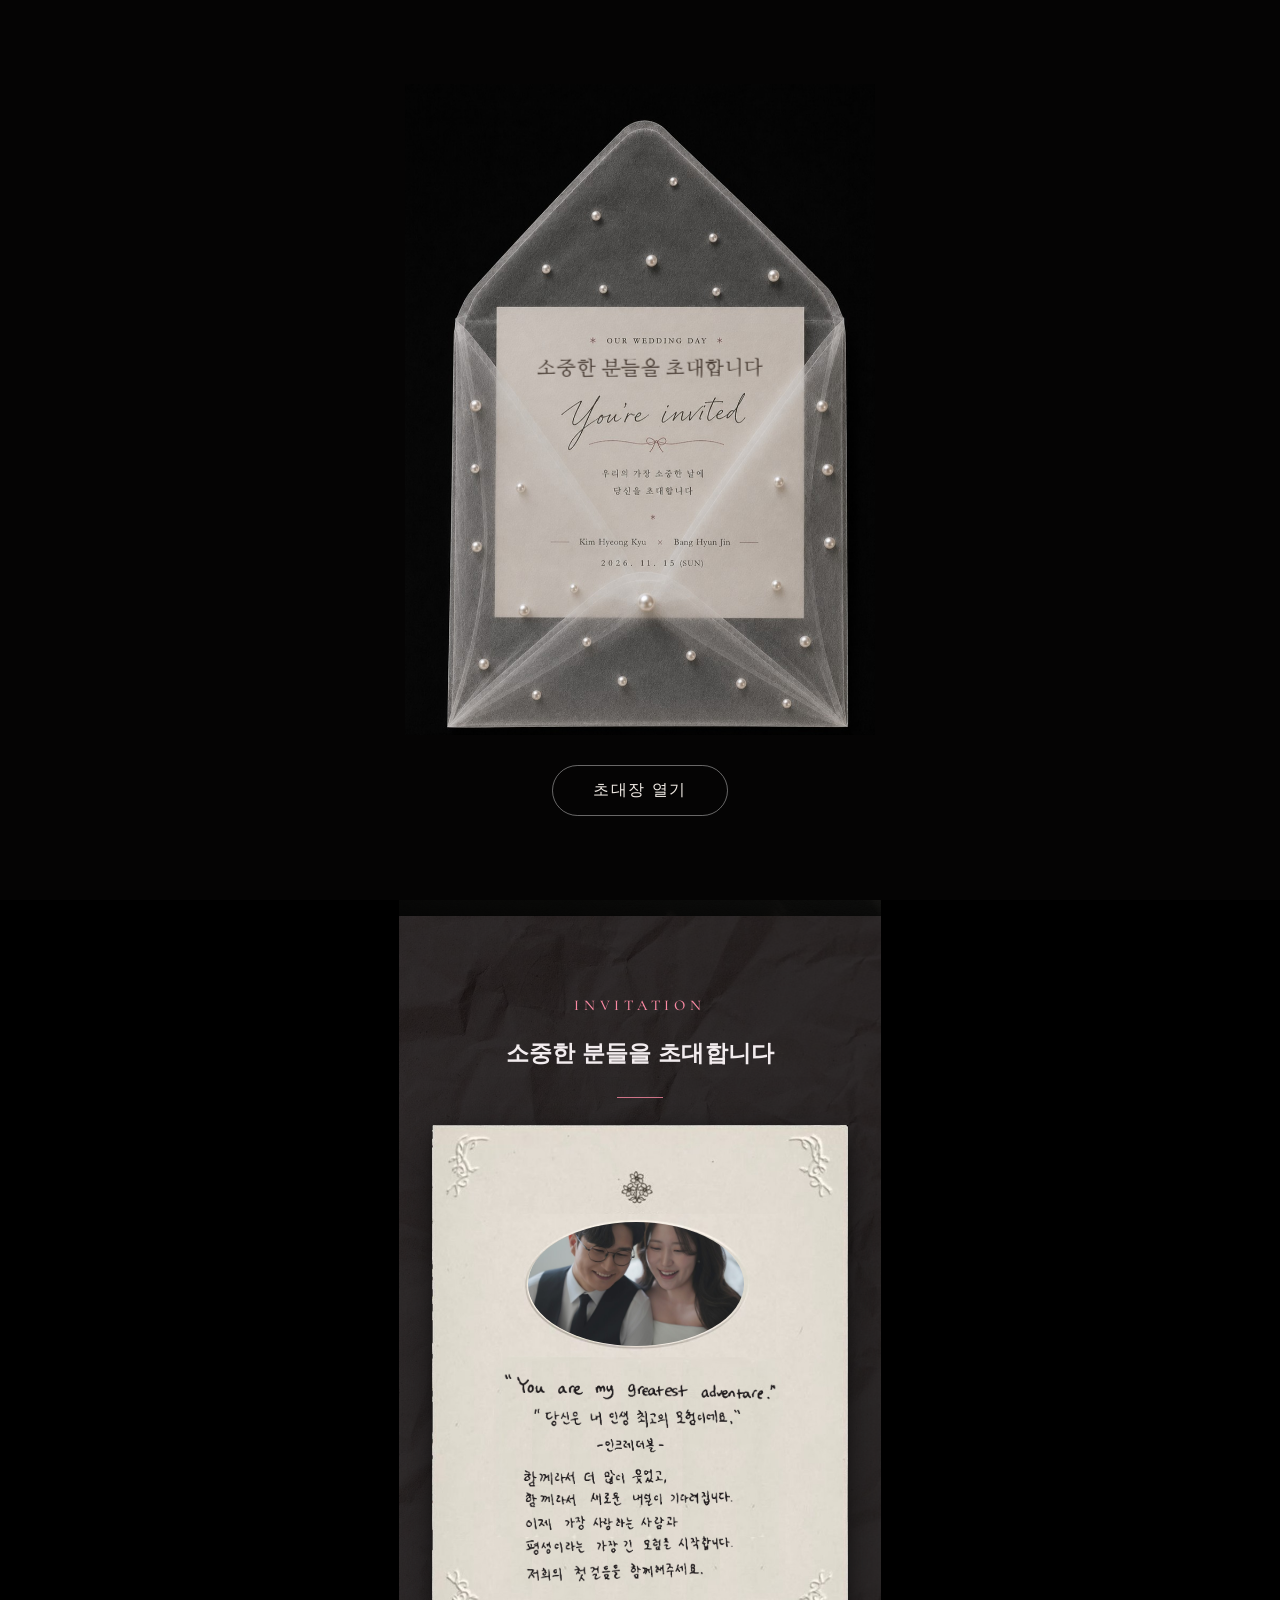
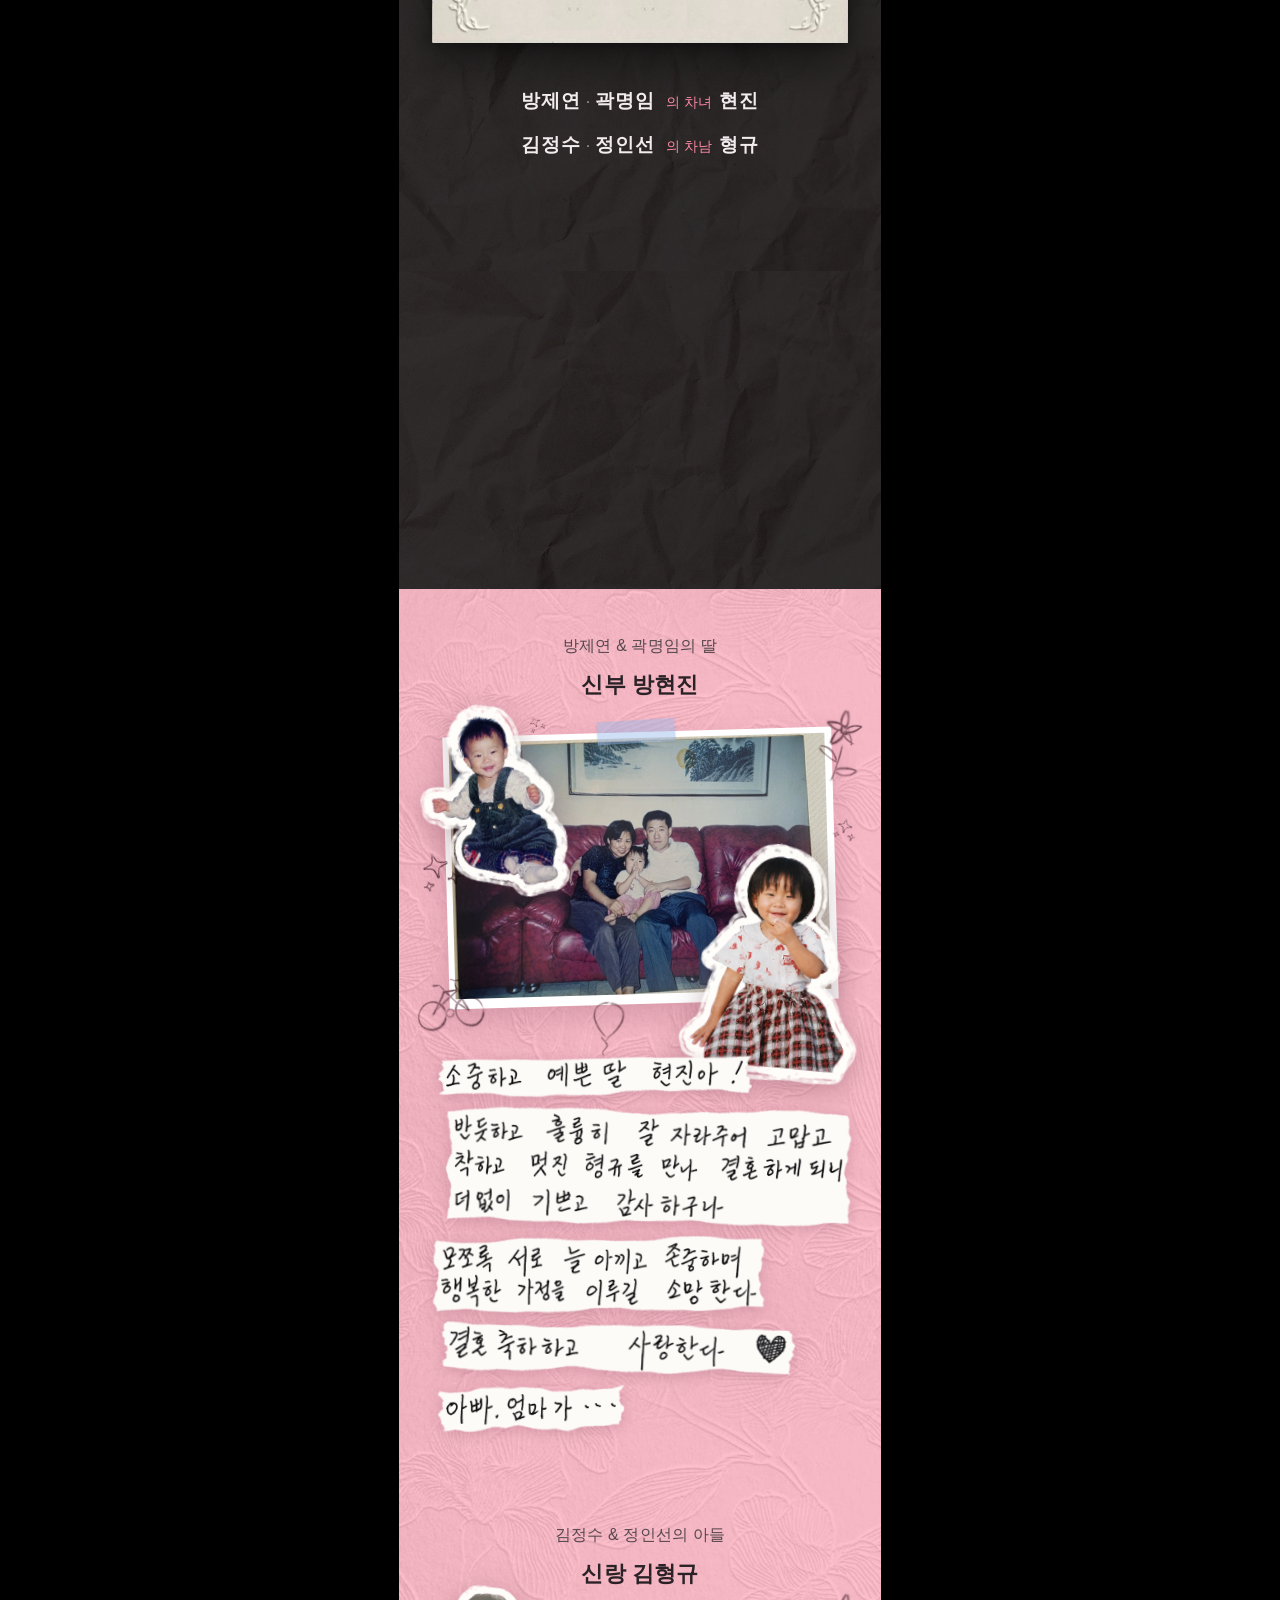
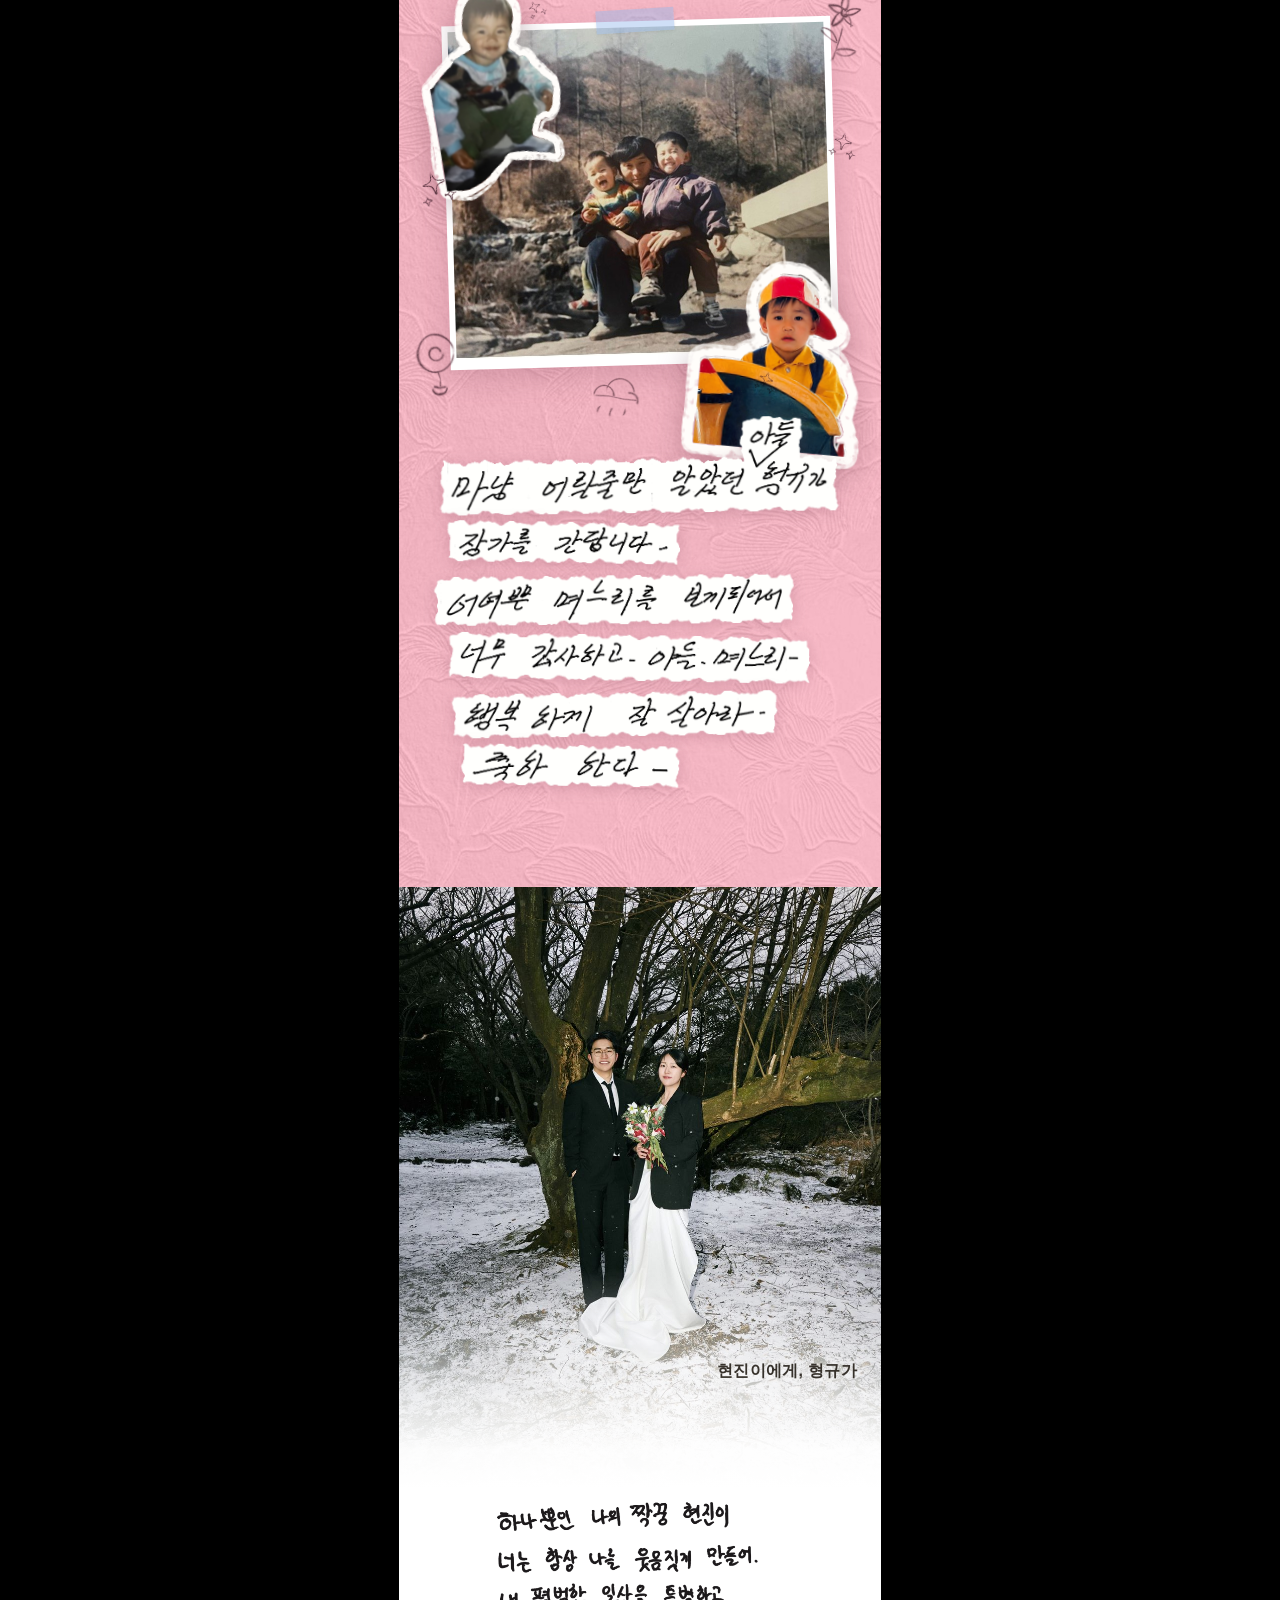
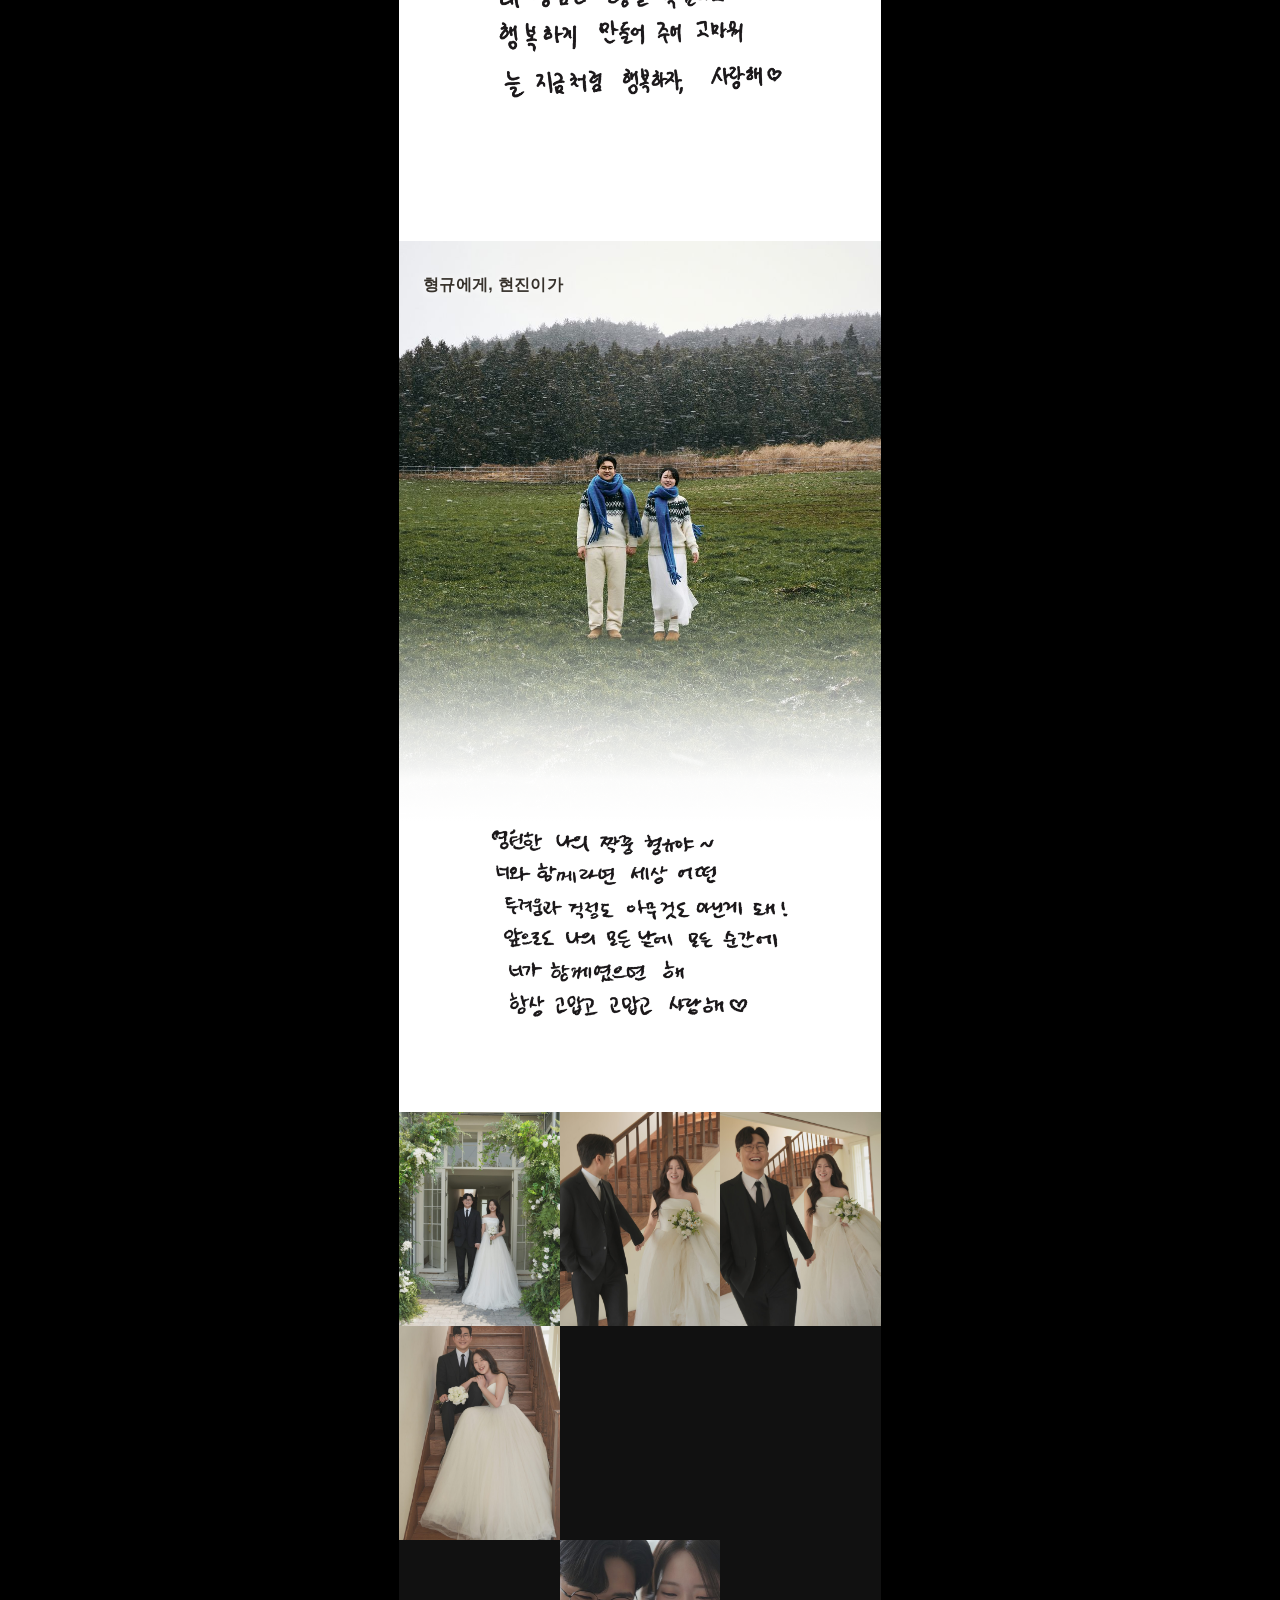
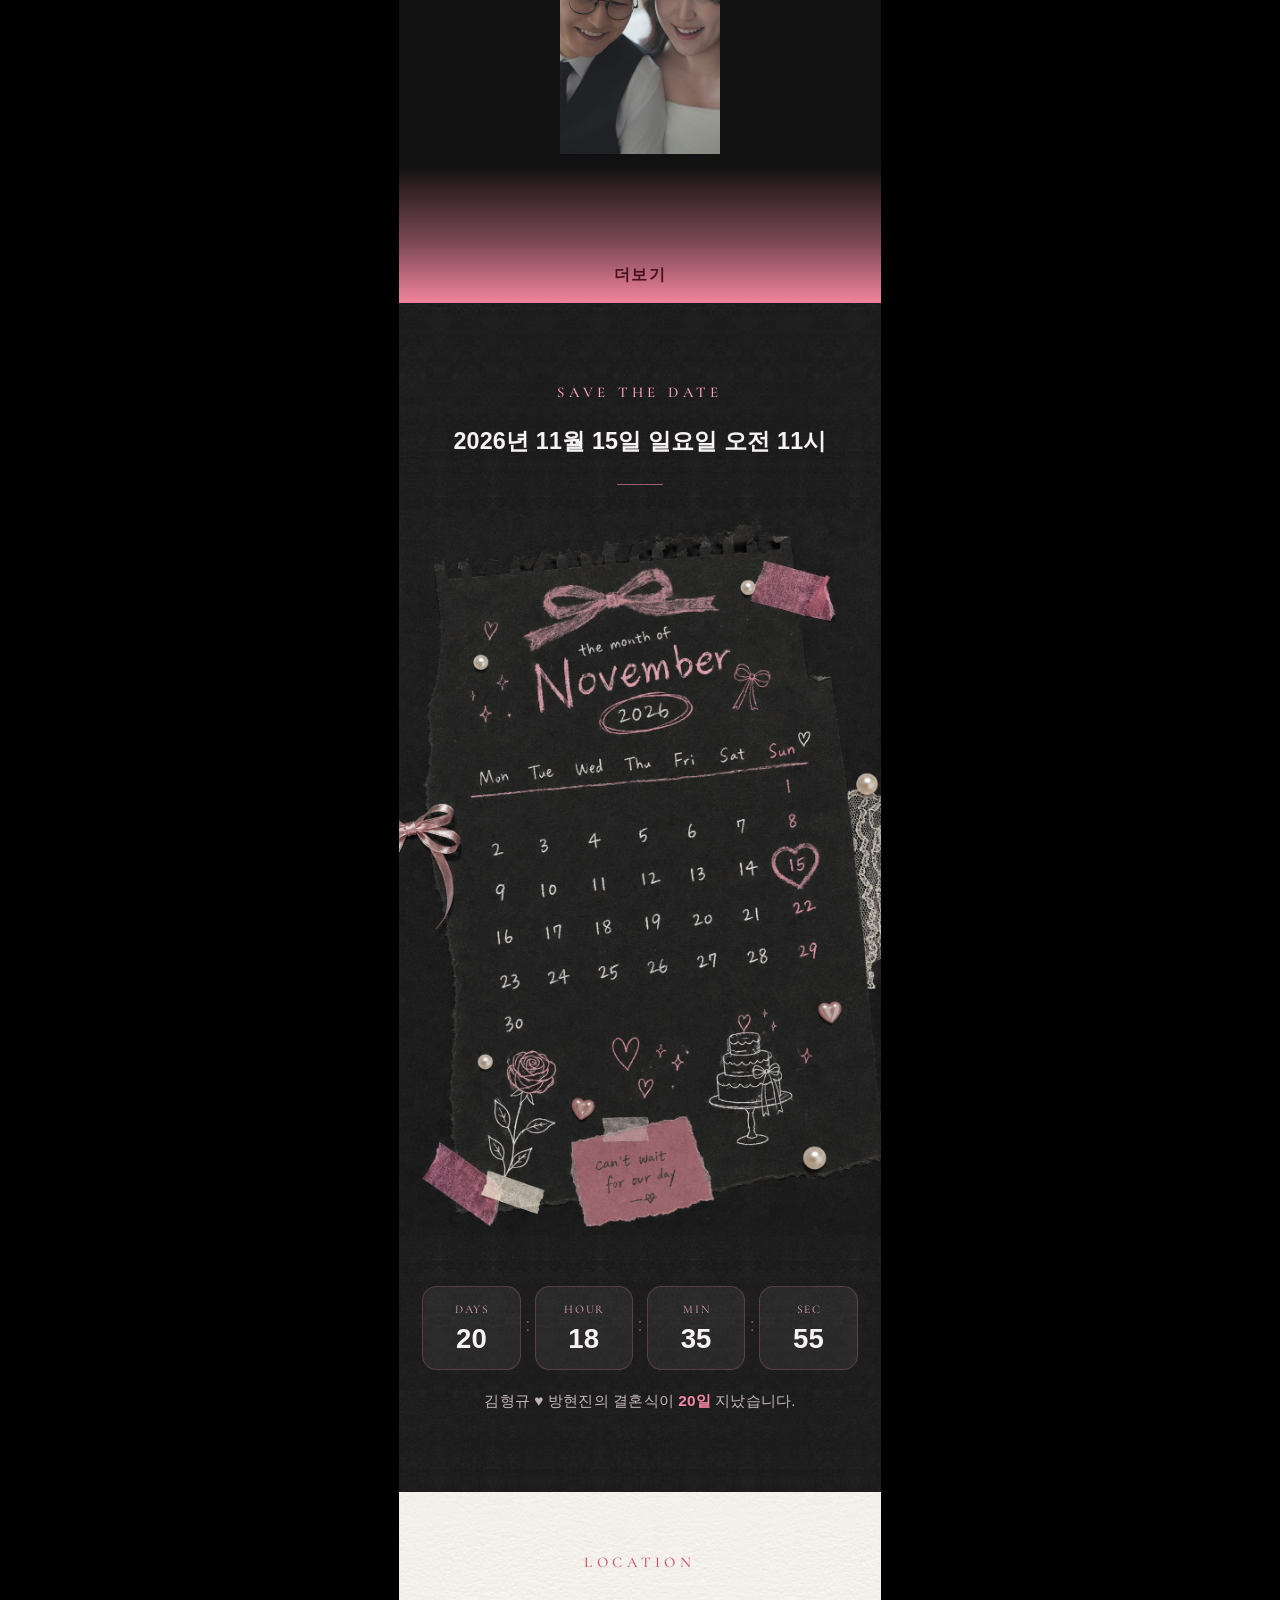
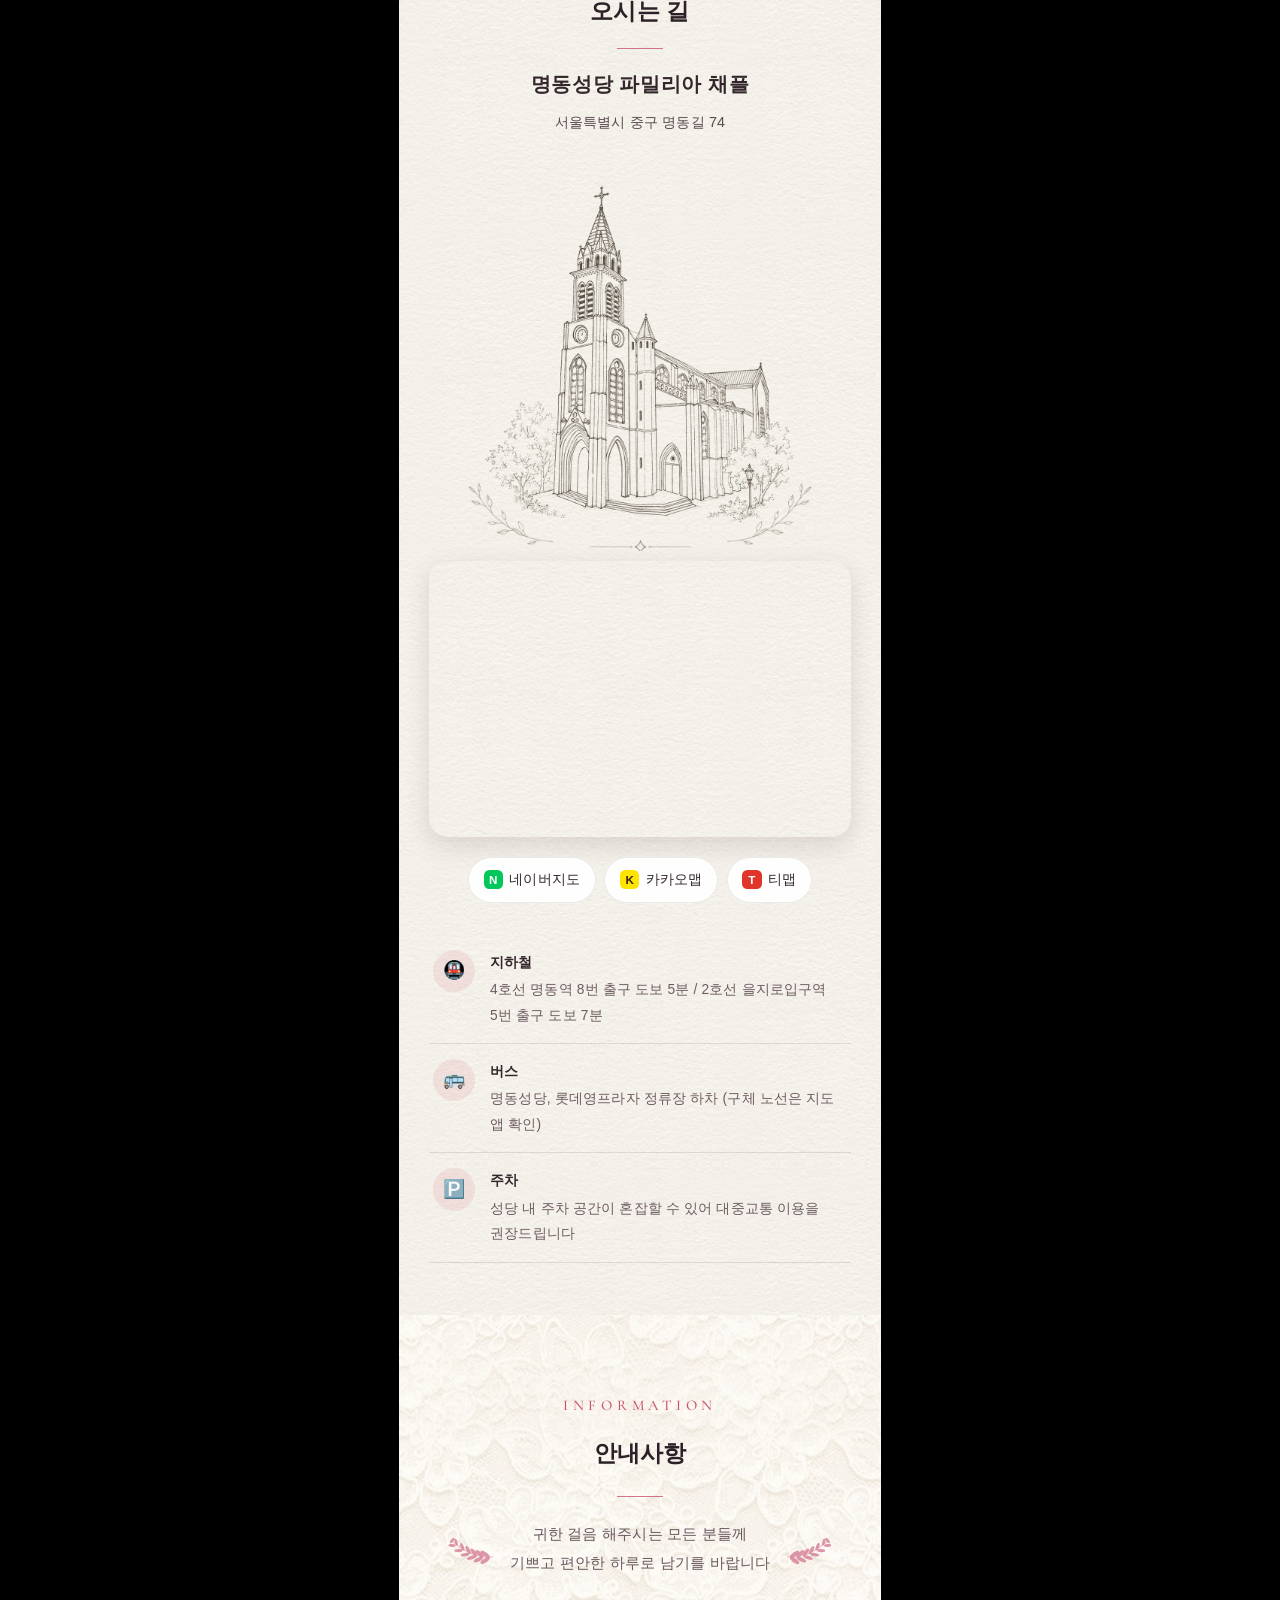
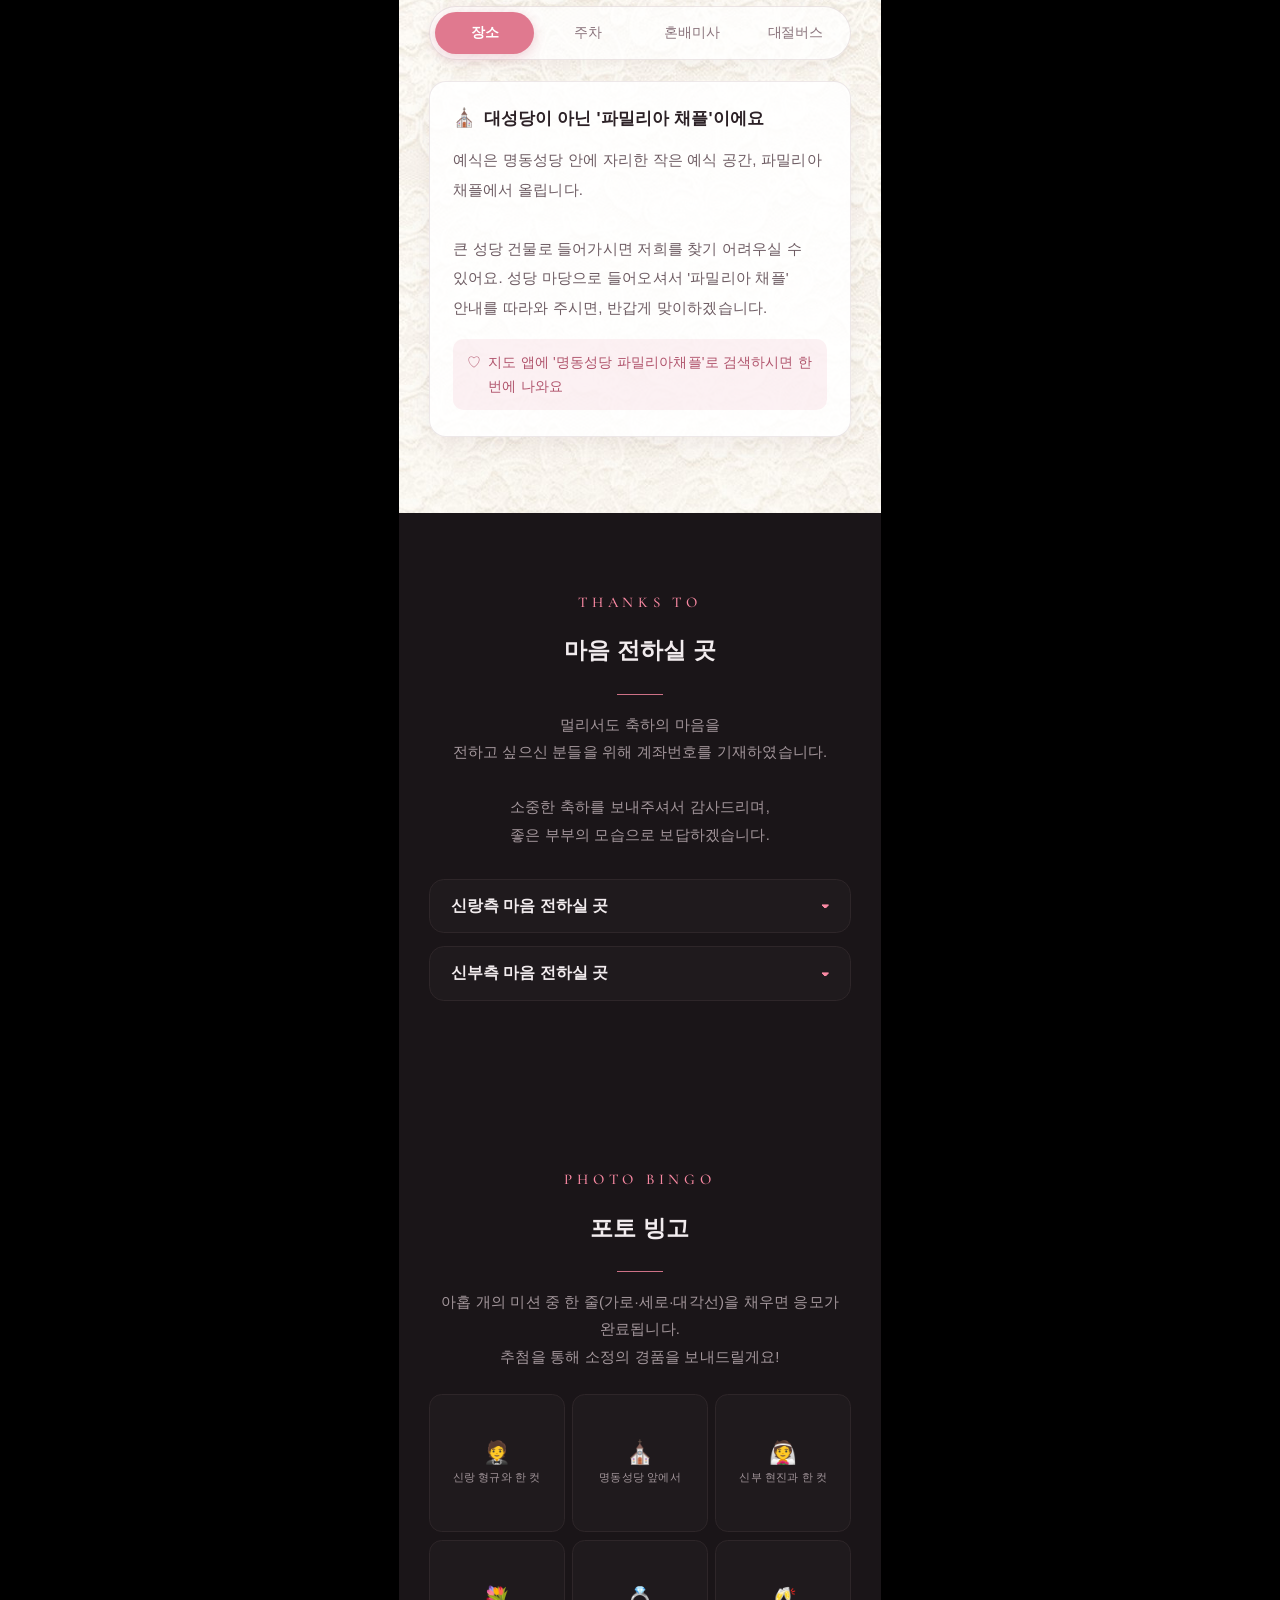
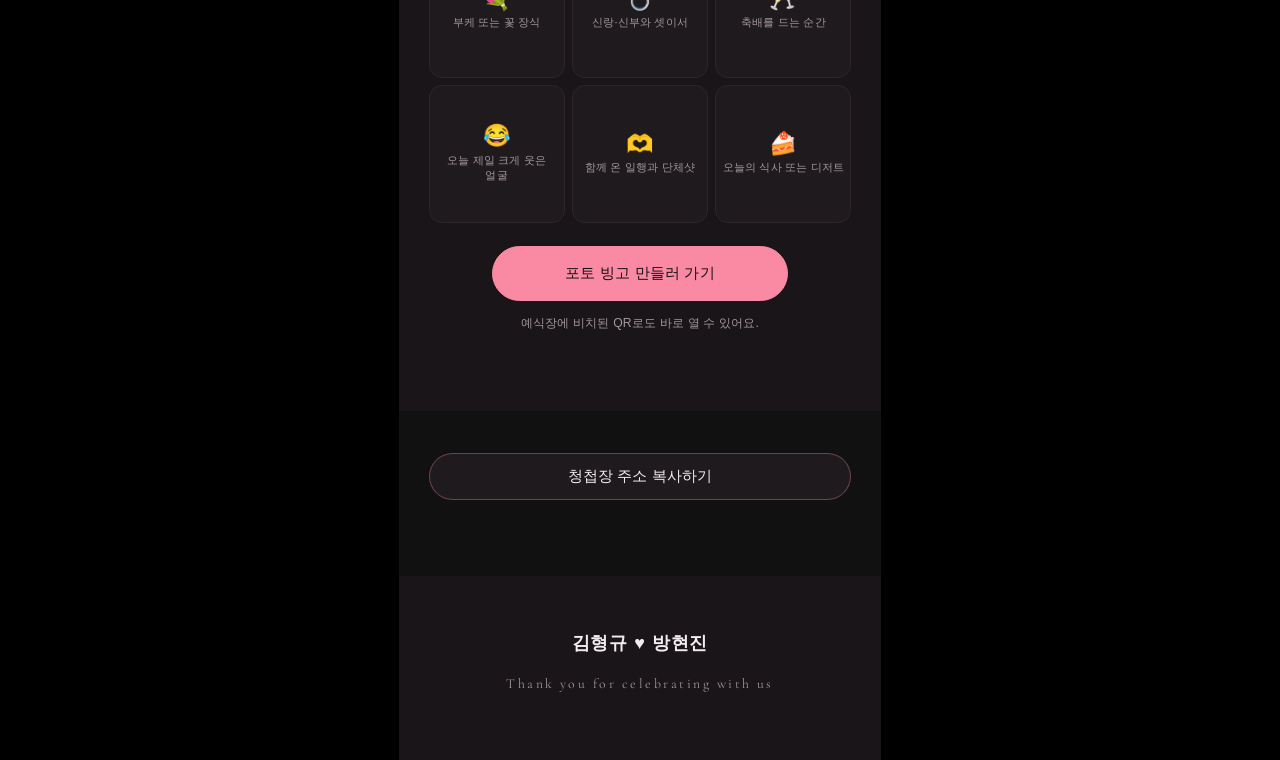
==== index.html @ 8f7f995c "화면 확대(줌) 완전 차단 — 두 손가락 확대·더블탭 확대 모두 막음 - viewport에 user-scalable=no / maximum-scale=1 복원 - html·body" ====
<!DOCTYPE html>
<html lang="ko">
<head>
  <meta charset="UTF-8" />
  <meta name="viewport" content="width=device-width, initial-scale=1.0, maximum-scale=1.0, minimum-scale=1.0, user-scalable=no, viewport-fit=cover" />
  <title>김형규 ♥ 방현진 결혼합니다</title>
  <meta name="description" content="2026년 11월 15일 일요일 오전 11시, 명동성당 파밀리아 채플" />

  <!-- Open Graph (카카오톡/문자 공유 시 미리보기) -->
  <meta property="og:title" content="김형규 ♥ 방현진 결혼합니다" />
  <meta property="og:description" content="2026년 11월 15일 일요일 오전 11시 · 명동성당 파밀리아 채플" />
  <meta property="og:image" content="https://hyeongkyu-and-hyunjin.life/assets/cover.jpg" />
  <meta property="og:url" content="https://hyeongkyu-and-hyunjin.life/" />
  <meta property="og:type" content="website" />

  <!-- 첫 화면(봉투) 이미지를 가장 먼저 받아옵니다 -->
  <link rel="preload" as="image" href="assets/splash.jpg" fetchpriority="high" />

  <!-- 폰트 — 실제로 쓰는 것만, 그리고 화면 그리기를 막지 않도록 전부 비동기로 불러옵니다.
       (한글 본문: Pretendard / 영문 라벨·날짜: Cormorant Garamond · Barlow Condensed
        커버 필기체: Imperial Script / 손편지: Nanum Pen Script / 봉투 이름: Nanum Myeongjo) -->
  <link rel="preconnect" href="https://fonts.googleapis.com" />
  <link rel="preconnect" href="https://fonts.gstatic.com" crossorigin />
  <link rel="preconnect" href="https://cdn.jsdelivr.net" crossorigin />
  <link rel="stylesheet" crossorigin href="https://cdn.jsdelivr.net/gh/orioncactus/pretendard@v1.3.9/dist/web/variable/pretendardvariable-dynamic-subset.min.css"
        media="print" onload="this.media='all'" />
  <link rel="stylesheet"
        href="https://fonts.googleapis.com/css2?family=Cormorant+Garamond:ital,wght@0,400;0,500;0,600;1,400&family=Imperial+Script&family=Barlow+Condensed:wght@300;400&family=Nanum+Pen+Script&family=Nanum+Myeongjo:wght@400;700&display=swap"
        media="print" onload="this.media='all'" />
  <noscript>
    <link rel="stylesheet" crossorigin href="https://cdn.jsdelivr.net/gh/orioncactus/pretendard@v1.3.9/dist/web/variable/pretendardvariable-dynamic-subset.min.css" />
    <link rel="stylesheet" href="https://fonts.googleapis.com/css2?family=Cormorant+Garamond:ital,wght@0,400;0,500;0,600;1,400&family=Imperial+Script&family=Barlow+Condensed:wght@300;400&family=Nanum+Pen+Script&family=Nanum+Myeongjo:wght@400;700&display=swap" />
  </noscript>

  <!-- 나눔스퀘어 — 렌더링을 막지 않도록 비동기로 불러옵니다 (실패해도 본문 폰트로 대체) -->
  <link rel="stylesheet" href="https://cdn.jsdelivr.net/gh/moonspam/NanumSquare@2.0/nanumsquare.css"
        media="print" onload="this.media='all'" />
  <noscript><link rel="stylesheet" href="https://cdn.jsdelivr.net/gh/moonspam/NanumSquare@2.0/nanumsquare.css" /></noscript>
  <link rel="stylesheet" href="css/style.css" />
  <!-- 자바스크립트가 꺼져 있으면 봉투 화면에 갇히므로 아예 숨깁니다 -->
  <noscript><style>.splash{display:none!important}body{overflow:auto!important}</style></noscript>
</head>
<body>

  <!-- ═══════════ 0. 인트로 스플래시 (베일 봉투 초대장) ═══════════
       접속 시 처음 보이는 화면. 아무 곳이나 누르면 청첩장이 열립니다.
       config.js 의 splash.enabled 로 켜고 끌 수 있습니다. -->
  <div class="splash" id="splash">
    <!-- 문구는 이미지 안에 인쇄되어 있고, 손님 이름만 'DEAR. ____ 님' 빈칸 위에 얹습니다 -->
    <div class="splash__photo">
      <img src="assets/splash.jpg" alt="진주 베일 봉투 초대장" />
      <span class="splash__guest" id="splash-guest"></span>
    </div>
    <button class="splash__open" id="splash-open">초대장 열기</button>
  </div>

  <!-- ═══════════ BGM 플레이어 (우측 상단 고정) ═══════════ -->
  <button id="bgm-toggle" class="bgm-btn" aria-label="배경음악 재생/정지">
    <svg class="icon-play" viewBox="0 0 24 24"><path d="M8 5v14l11-7z"/></svg>
    <svg class="icon-pause" viewBox="0 0 24 24"><path d="M6 4h4v16H6zm8 0h4v16h-4z"/></svg>
  </button>
  <audio id="bgm" loop preload="none"></audio>

  <div class="invitation">

    <!-- ═══════════ 1. 인트로 (풀블리드 커버) ═══════════ -->
    <!-- 신부/신랑 위치는 사진 속 두 분의 위치에 맞춰 좌우를 바꾸면 됩니다.
         (아래 intro__side--left / --right 블록을 서로 교체) -->
    <section class="intro">
      <div class="intro__stage">
        <img class="intro__bg" src="assets/cover.jpg" alt="신랑 신부 메인 사진" />
        <div class="intro__side intro__side--left">
          <span class="intro__side-role">신랑</span>
          <span class="intro__side-name" id="intro-groom"></span>
        </div>
        <div class="intro__side intro__side--right">
          <span class="intro__side-role">신부</span>
          <span class="intro__side-name" id="intro-bride"></span>
        </div>
        <div class="intro__bottom">
          <p class="intro__invited reveal">YOU'RE INVITED TO</p>
          <h1 class="intro__script reveal">Our Wedding</h1>
          <p class="intro__date reveal">
            <svg class="intro__icon" viewBox="0 0 24 24" fill="none" stroke="currentColor" stroke-width="1.8"><rect x="3" y="5" width="18" height="16" rx="2"/><path d="M8 3v4M16 3v4M3 10h18"/></svg>
            <span id="intro-date-en"></span>
          </p>
          <p class="intro__venue reveal">
            <svg class="intro__icon" viewBox="0 0 24 24" fill="currentColor"><path d="M12 2a7 7 0 0 0-7 7c0 5.25 7 13 7 13s7-7.75 7-13a7 7 0 0 0-7-7zm0 9.5A2.5 2.5 0 1 1 12 6.5a2.5 2.5 0 0 1 0 5z"/></svg>
            <span id="intro-venue-kr"></span>
          </p>
        </div>
      </div>
    </section>

    <!-- ═══════════ 2. 인사말 · 가족 소개 (봉투에서 나온 편지) ═══════════ -->
    <section class="section greeting">
      <p class="section__label reveal">INVITATION</p>
      <h2 class="section__title reveal" id="greeting-title"></h2>

      <!-- 레터프레스 카드 — 카드 종이·모서리 장식은 배경 이미지(assets/deco/invite-card.jpg),
           그 위에 타원 사진과 손편지를 얹습니다. 사진은 js/config.js 의 greeting.photo -->
      <div class="gcard reveal">
        <div class="gcard__oval"><img id="greeting-photo" alt="신랑 신부 사진" loading="lazy" /></div>
        <p class="greeting__message" id="greeting-message"></p>
      </div>

      <div class="greeting__family reveal" id="greeting-family"></div>
    </section>

    <!-- ═══════════ 2.5 다이어리 꾸미기 (스크랩북) ═══════════
         인사말과 같은 종이 질감 배경만 깔려 있는 빈 영역입니다.
         여기에 사진·도장·스티커 같은 요소를 얹어 꾸밀 예정입니다. -->
    <section class="scrapbook"></section>

    <!-- ═══════════ 3.5 부모님의 편지 ═══════════
         내용은 js/config.js 의 parents 항목에서 수정합니다.
         사진·편지가 없는 쪽은 자동으로 숨겨집니다. -->
    <section class="section parents" id="parents-section">
      <div id="parents-list"></div>
    </section>

    <!-- ═══════════ 3. 러브레터 ═══════════ -->
    <section class="section letter">
      <div id="letter-list"></div>
    </section>

    <!-- ═══════════ 4. 갤러리 (풀블리드 바둑판) ═══════════ -->
    <section class="gallery">
      <div class="gallery__wrap" id="gallery-wrap">
        <div class="gallery__grid" id="gallery-grid"></div>
        <button class="gallery__more" id="gallery-more">더보기</button>
      </div>
    </section>

    <!-- ═══════════ 5. 달력 · 예식 안내 ═══════════ -->
    <section class="section calendar">
      <p class="section__label reveal">SAVE THE DATE</p>
      <h2 class="section__title reveal" id="calendar-title"></h2>
      <img class="cal-photo reveal" src="assets/calendar.jpg" alt="2026년 11월 캘린더" loading="lazy" />

      <!-- 카운트다운 (일 : 시 : 분 : 초) -->
      <div class="countdown reveal">
        <div class="countdown__row">
          <div class="cd-box"><span class="cd-box__label">DAYS</span><b class="cd-box__num" id="cd-d">0</b></div>
          <span class="cd-sep">:</span>
          <div class="cd-box"><span class="cd-box__label">HOUR</span><b class="cd-box__num" id="cd-h">0</b></div>
          <span class="cd-sep">:</span>
          <div class="cd-box"><span class="cd-box__label">MIN</span><b class="cd-box__num" id="cd-m">0</b></div>
          <span class="cd-sep">:</span>
          <div class="cd-box"><span class="cd-box__label">SEC</span><b class="cd-box__num" id="cd-s">0</b></div>
        </div>
        <p class="countdown__text" id="cd-text"></p>
      </div>
    </section>

    <!-- ═══════════ 6. 오시는 길 ═══════════ -->
    <section class="section location">
      <!-- 상단: 성당 일러스트 (영문 캡션 포함) + 아래에 한글 이름·주소 -->
      <!-- 상단(크림): 제목 → 이름·주소 → 지도 → 지도앱 버튼 → 일러스트 -->
      <div class="location__hero">
        <p class="section__label reveal">LOCATION</p>
        <h2 class="section__title reveal">오시는 길</h2>

        <p class="location__venue reveal" id="venue-name"></p>
        <p class="location__address reveal" id="venue-address"></p>

        <!-- 콜라주: 일러스트 아래를 지도 카드가 살짝 덮으며 올라옴 -->
        <img class="location__illust reveal" src="assets/venue-bg.png" alt="명동성당 일러스트" loading="lazy" />

        <!-- 실제 지도 (네이버 지도 — config의 naverClientId 사용) -->
        <div class="location__map reveal">
          <iframe id="map-embed" title="예식장 지도" loading="lazy"
                  referrerpolicy="no-referrer-when-downgrade" allowfullscreen></iframe>
        </div>

        <div class="location__map-btns reveal">
          <a class="map-btn" id="map-naver" target="_blank" rel="noopener">
            <span class="map-btn__dot map-btn__dot--naver">N</span>네이버지도
          </a>
          <a class="map-btn" id="map-kakao" target="_blank" rel="noopener">
            <span class="map-btn__dot map-btn__dot--kakao">K</span>카카오맵
          </a>
          <a class="map-btn" id="map-tmap" target="_blank" rel="noopener">
            <span class="map-btn__dot map-btn__dot--tmap">T</span>티맵
          </a>
        </div>
      </div>

      <!-- 하단(블러시): 지하철·버스·주차 -->
      <div class="location__body">
        <div class="location__transit reveal" id="transit-list"></div>
      </div>
    </section>

    <!-- ═══════════ 6.5 안내사항 ═══════════
         탭과 내용은 js/config.js 의 info 항목에서 수정합니다. -->
    <section class="section info" id="info-section" hidden>
      <p class="section__label reveal">INFORMATION</p>
      <h2 class="section__title reveal">안내사항</h2>
      <p class="info__headline reveal">
        <span class="info__laurel info__laurel--l"><svg viewBox="0 0 66 46" aria-hidden="true" focusable="false"><path d="M60 34 Q33 37 5 12" fill="none" stroke="currentColor" stroke-width="1" stroke-linecap="round" opacity=".9"/><ellipse cx="50.3" cy="38.6" rx="7.3" ry="2.8" transform="rotate(145.6 50.3 38.6)" fill="currentColor" opacity=".9"/><ellipse cx="50.2" cy="30.1" rx="7.3" ry="2.8" transform="rotate(213.6 50.2 30.1)" fill="currentColor" opacity=".9"/><ellipse cx="41.0" cy="37.4" rx="6.8" ry="2.6" transform="rotate(-205.1 41.0 37.4)" fill="currentColor" opacity=".9"/><ellipse cx="42.7" cy="29.5" rx="6.8" ry="2.6" transform="rotate(-137.1 42.7 29.5)" fill="currentColor" opacity=".9"/><ellipse cx="31.9" cy="34.7" rx="6.4" ry="2.4" transform="rotate(-196.3 31.9 34.7)" fill="currentColor" opacity=".9"/><ellipse cx="35.1" cy="27.6" rx="6.4" ry="2.4" transform="rotate(-128.3 35.1 27.6)" fill="currentColor" opacity=".9"/><ellipse cx="23.0" cy="30.6" rx="5.9" ry="2.3" transform="rotate(-188.4 23.0 30.6)" fill="currentColor" opacity=".9"/><ellipse cx="27.3" cy="24.4" rx="5.9" ry="2.3" transform="rotate(-120.4 27.3 24.4)" fill="currentColor" opacity=".9"/><ellipse cx="14.3" cy="25.2" rx="5.5" ry="2.1" transform="rotate(-181.4 14.3 25.2)" fill="currentColor" opacity=".9"/><ellipse cx="19.2" cy="19.8" rx="5.5" ry="2.1" transform="rotate(-113.4 19.2 19.8)" fill="currentColor" opacity=".9"/><ellipse cx="5.6" cy="18.3" rx="5.0" ry="1.9" transform="rotate(-175.5 5.6 18.3)" fill="currentColor" opacity=".9"/><ellipse cx="10.9" cy="13.8" rx="5.0" ry="1.9" transform="rotate(-107.5 10.9 13.8)" fill="currentColor" opacity=".9"/><ellipse cx="5.6" cy="11.5" rx="4.4" ry="1.9" transform="rotate(-52 5.6 11.5)" fill="currentColor" opacity=".9"/></svg></span>
        <span class="info__headline-text" id="info-headline"></span>
        <span class="info__laurel info__laurel--r"><svg viewBox="0 0 66 46" aria-hidden="true" focusable="false"><path d="M60 34 Q33 37 5 12" fill="none" stroke="currentColor" stroke-width="1" stroke-linecap="round" opacity=".9"/><ellipse cx="50.3" cy="38.6" rx="7.3" ry="2.8" transform="rotate(145.6 50.3 38.6)" fill="currentColor" opacity=".9"/><ellipse cx="50.2" cy="30.1" rx="7.3" ry="2.8" transform="rotate(213.6 50.2 30.1)" fill="currentColor" opacity=".9"/><ellipse cx="41.0" cy="37.4" rx="6.8" ry="2.6" transform="rotate(-205.1 41.0 37.4)" fill="currentColor" opacity=".9"/><ellipse cx="42.7" cy="29.5" rx="6.8" ry="2.6" transform="rotate(-137.1 42.7 29.5)" fill="currentColor" opacity=".9"/><ellipse cx="31.9" cy="34.7" rx="6.4" ry="2.4" transform="rotate(-196.3 31.9 34.7)" fill="currentColor" opacity=".9"/><ellipse cx="35.1" cy="27.6" rx="6.4" ry="2.4" transform="rotate(-128.3 35.1 27.6)" fill="currentColor" opacity=".9"/><ellipse cx="23.0" cy="30.6" rx="5.9" ry="2.3" transform="rotate(-188.4 23.0 30.6)" fill="currentColor" opacity=".9"/><ellipse cx="27.3" cy="24.4" rx="5.9" ry="2.3" transform="rotate(-120.4 27.3 24.4)" fill="currentColor" opacity=".9"/><ellipse cx="14.3" cy="25.2" rx="5.5" ry="2.1" transform="rotate(-181.4 14.3 25.2)" fill="currentColor" opacity=".9"/><ellipse cx="19.2" cy="19.8" rx="5.5" ry="2.1" transform="rotate(-113.4 19.2 19.8)" fill="currentColor" opacity=".9"/><ellipse cx="5.6" cy="18.3" rx="5.0" ry="1.9" transform="rotate(-175.5 5.6 18.3)" fill="currentColor" opacity=".9"/><ellipse cx="10.9" cy="13.8" rx="5.0" ry="1.9" transform="rotate(-107.5 10.9 13.8)" fill="currentColor" opacity=".9"/><ellipse cx="5.6" cy="11.5" rx="4.4" ry="1.9" transform="rotate(-52 5.6 11.5)" fill="currentColor" opacity=".9"/></svg></span>
      </p>
      <div class="info__tabs reveal" id="info-tabs" role="tablist" aria-label="안내사항"></div>
      <div class="info__panels reveal" id="info-panels"></div>
    </section>

    <!-- ═══════════ 7. 마음 전하실 곳 ═══════════ -->
    <section class="section accounts">
      <p class="section__label reveal">THANKS TO</p>
      <h2 class="section__title reveal">마음 전하실 곳</h2>
      <p class="accounts__desc reveal">멀리서도 축하의 마음을<br/>전하고 싶으신 분들을 위해 계좌번호를 기재하였습니다.<br/><br/>소중한 축하를 보내주셔서 감사드리며,<br/>좋은 부부의 모습으로 보답하겠습니다.  </p>
      <div id="accounts-list" class="reveal"></div>
    </section>

    <!-- ═══════════ 9.5 게스트 스냅 · 포토 빙고 ═══════════
         config.js 의 snap.appsScriptUrl 을 채우면 나타납니다.
         연동 방법: 게스트스냅-연동방법.md -->
    <section class="section snap" id="snap-section" hidden>
      <p class="section__label reveal">PHOTO BINGO</p>
      <h2 class="section__title reveal" id="bingo-title"></h2>
      <p class="snap__desc reveal" id="bingo-desc"></p>

      <!-- 미리보기 판 (실제 참여는 bingo.html 에서) -->
      <div class="bingo__grid bingo__grid--preview reveal" id="bingo-preview"></div>

      <a class="btn btn--fill bingo__go reveal" id="bingo-go" href="bingo.html">포토 빙고 만들러 가기</a>
      <p class="bingo__go-note reveal">예식장에 비치된 QR로도 바로 열 수 있어요.</p>
    </section>

    <!-- ═══════════ 10. 공유하기 ═══════════ -->
    <section class="section share">
      <div class="share__btns reveal">
        <!-- 네이티브 공유 시트 (앱 이동 없이 하단에서 올라옴) — 지원 기기에서만 표시 -->
        <button class="btn btn--fill" id="share-native" hidden>
          <svg viewBox="0 0 24 24" width="17" height="17" fill="none" stroke="currentColor" stroke-width="1.9"><path d="M4 12v7a1 1 0 0 0 1 1h14a1 1 0 0 0 1-1v-7"/><path d="M12 15V3M8 7l4-4 4 4"/></svg>
          공유하기
        </button>
        <button class="btn btn--outline" id="share-link">청첩장 주소 복사하기</button>
      </div>
    </section>

    <!-- ═══════════ 푸터 ═══════════ -->
    <footer class="footer">
      <p id="footer-names"></p>
      <p class="footer__copy">Thank you for celebrating with us</p>
    </footer>
  </div>

  <!-- ═══════════ 라이트박스 (갤러리 확대 보기) ═══════════ -->
  <div class="lightbox" id="lightbox" hidden>
    <button class="lightbox__close" id="lightbox-close" aria-label="닫기">&times;</button>
    <button class="lightbox__nav lightbox__nav--prev" id="lightbox-prev" aria-label="이전">&#8249;</button>
    <img id="lightbox-img" src="" alt="갤러리 확대 사진" />
    <button class="lightbox__nav lightbox__nav--next" id="lightbox-next" aria-label="다음">&#8250;</button>
    <p class="lightbox__counter" id="lightbox-counter"></p>
  </div>

  <!-- ═══════════ 연락하기 모달 ═══════════ -->
  <!-- ═══════════ 토스트 알림 ═══════════ -->

  <!-- ═══════════ 참석 의사 전달 (오시는 길을 지나면 팝업) ═══════════ -->
  <div class="modal modal--rsvp" id="rsvp-modal" hidden>
    <div class="modal__panel modal__panel--rsvp">
      <button type="button" class="modal__x" id="rsvp-x" aria-label="닫기">×</button>
      <p class="section__label">RSVP</p>
      <h2 class="modal__title">참석 의사 전달</h2>
<p class="rsvp__desc">참석 여부를 미리 알려주시면<br/>정성껏 준비하여 모시겠습니다.</p>
      <form id="rsvp-form" class="rsvp__form">
        <div class="rsvp__field">
          <p class="rsvp__q">참석하실 수 있나요?</p>
          <div class="form-row form-row--pair">
            <label class="chip"><input type="radio" name="rsvp-attend" value="참석" checked /><span>참석할게요</span></label>
            <label class="chip"><input type="radio" name="rsvp-attend" value="불참" /><span>어려울 것 같아요</span></label>
          </div>
        </div>

        <div class="rsvp__field">
          <p class="rsvp__q">어느 쪽 하객이신가요?</p>
          <div class="form-row form-row--pair">
            <label class="chip"><input type="radio" name="rsvp-side" value="신랑측" checked /><span>신랑측</span></label>
            <label class="chip"><input type="radio" name="rsvp-side" value="신부측" /><span>신부측</span></label>
          </div>
        </div>

        <div class="rsvp__field">
          <p class="rsvp__q">성함을 알려주세요</p>
          <input type="text" id="rsvp-name" placeholder="예) 김철수" maxlength="20" required />
        </div>

        <div class="rsvp__field" id="rsvp-only-attend">
          <p class="rsvp__q">몇 분이 함께 오시나요?</p>
          <div class="stepper">
            <button type="button" class="stepper__btn" id="rsvp-minus" aria-label="한 명 줄이기">−</button>
            <span class="stepper__value"><b id="rsvp-count-label">1</b>명</span>
            <button type="button" class="stepper__btn" id="rsvp-plus" aria-label="한 명 늘리기">+</button>
          </div>
          <input type="hidden" id="rsvp-count" value="1" />

          <p class="rsvp__q rsvp__q--gap">식사도 하고 가시나요?</p>
          <div class="form-row form-row--pair">
            <label class="chip"><input type="radio" name="rsvp-meal" value="식사함" checked /><span>식사할게요</span></label>
            <label class="chip"><input type="radio" name="rsvp-meal" value="식사안함" /><span>안 할게요</span></label>
          </div>
        </div>

        <button type="submit" class="btn btn--fill rsvp__submit">참석 의사 보내기</button>
      </form>
      <p class="rsvp__done" id="rsvp-done" hidden>소중한 마음 감사히 전달받았습니다 ♥</p>
        </div>
  </div>

  <div class="toast" id="toast" hidden></div>

  <!-- 카카오 SDK는 공유 버튼이 가까워질 때 js/main.js 가 직접 불러옵니다 (초기 로딩 단축) -->
  <script defer src="js/config.js"></script>
  <script defer src="js/storage.js"></script>
  <script defer src="js/main.js"></script>
</body>
</html>
---- css/style.css ----
/* =========================================================
 * 모바일 청첩장 스타일
 * 테마: 블랙 + 핑크 (다크 · 에디토리얼)
 * 포인트 컬러 #fa89a3 / 손글씨: Nanum Pen Script
 * 색을 바꾸려면 아래 :root 변수만 수정하면 됩니다.
 * ========================================================= */

:root {
  /* ---- 컬러 팔레트: 블랙 + 핑크 ---- */
  --bg: #111111;            /* 기본 배경: 블랙 */
  --bg-soft: #1a1518;       /* 보조 배경: 살짝 밝은 블랙 */
  --outer: #000000;         /* 카드 바깥 배경 */
  --card: #1f1a1d;          /* 카드·입력창 배경 */
  --ink: #f2ecee;           /* 본문: 오프화이트 */
  --ink-light: #a3969b;     /* 보조 텍스트 */
  --accent: #fa89a3;        /* 포인트: 핑크 */
  --accent-deep: #ffa8bd;   /* 어두운 배경 위 강조용 밝은 핑크 */
  --blush: #fa89a3;
  --blush-soft: #f5b8c6;
  --line: #2e2629;          /* 어두운 구분선 */
  --white: #1f1a1d;         /* (다크 테마에서는 카드 배경으로 사용) */
  --paper: #fffdfa;         /* 편지지는 흰 종이 그대로 (대비 포인트) */
  --paper-ink: #2b2226;     /* 편지지 위 글씨 */
  --paper-line: #ecdfd2;    /* 편지지 줄 색 */
  /* ---- 폰트 ----
   * 한글은 전부 Pretendard(모던 고딕)로 통일했습니다.
   * 명조로 되돌리려면 --kr 값을 "Gowun Batang", serif 로 바꾸고
   * index.html의 폰트 링크에 Gowun Batang을 다시 추가하세요. */
  --kr: "Pretendard Variable", Pretendard, "Noto Sans KR", -apple-system, sans-serif;
  --serif: var(--kr);
  --myeongjo: var(--kr);
  --sans: var(--kr);
  --en: "Cormorant Garamond", serif;        /* 영문·라벨·날짜 */
  --script: "Imperial Script", "Pinyon Script", cursive;  /* 커버 Our Wedding — 풍성한 클래식 필기체 */
  --hand: "Nanum Pen Script", cursive;      /* 손글씨 폰트 */
  --max-w: 480px;
}

* { margin: 0; padding: 0; box-sizing: border-box; }

/* display 를 지정한 요소도 hidden 속성이 확실히 먹도록 */
[hidden] { display: none !important; }

html { -webkit-text-size-adjust: 100%; }

/* 사진 보호 — 길게 누르기(저장 메뉴)·끌어서 저장·선택 방지 */
img {
  -webkit-touch-callout: none;
  -webkit-user-drag: none;
  user-select: none;
  -webkit-user-select: none;
}

/* 확대(줌) 금지 — 손가락 두 개로 벌려도, 두 번 톡톡 눌러도 화면이 커지지 않습니다.
   위아래로 넘기는 스크롤만 됩니다. */
html, body {
  touch-action: pan-x pan-y;
}
a, button, label, input, select, textarea, summary,
.gallery__grid a, .gallery__grid img, .snap__cell, .info__tab {
  touch-action: manipulation;
}

body {
  font-family: var(--serif);
  background: var(--outer);
  color: var(--ink);
  line-height: 1.85;
  letter-spacing: .01em;
  word-break: keep-all;
}

.invitation {
  /* 커버(1:1.9)가 화면 높이를 크게 넘지 않도록, 창이 짧으면 카드 폭도 함께 줄입니다 */
  max-width: min(var(--max-w), max(420px, calc(96svh / 1.9)));
  margin: 0 auto;
  background: var(--bg);
  box-shadow: 0 0 40px rgba(0,0,0,.12);
  overflow: hidden;
}

/* ---------- 등장 애니메이션 ---------- */
.reveal {
  opacity: 0;
  transform: translateY(24px);
  transition: opacity .9s ease, transform .9s ease;
}
.reveal.is-visible {
  opacity: 1;
  transform: translateY(0);
}

/* '동작 줄이기'를 켠 분에게는 애니메이션 없이 바로 보여줍니다 */
@media (prefers-reduced-motion: reduce) {
  .reveal { opacity: 1 !important; transform: none !important; transition: none !important; }
  .petal { display: none; }
  .envelope__letter { transition: none !important; }
  * { animation-duration: .001ms !important; animation-iteration-count: 1 !important; }
}

/* ---------- 공통 섹션 ---------- */
.section {
  padding: 72px 28px;
  text-align: center;
}
.section__label {
  font-family: var(--en);
  font-size: 14px;
  letter-spacing: .32em;
  text-transform: uppercase;
  color: var(--accent);
  margin-bottom: 12px;
  font-weight: 500;
}
.section__title {
  font-family: var(--myeongjo);
  font-size: 22px;
  font-weight: 700;
  margin-bottom: 12px;
}
/* 제목 아래 핑크 구분선 */
.section__title::after {
  content: "";
  display: block;
  width: 44px;
  height: 1px;
  background: var(--accent);
  opacity: .8;
  margin: 20px auto 0;
}
.section__title + * { margin-top: 16px; }

/* ---------- 버튼 ---------- */
.btn {
  display: inline-flex;
  align-items: center;
  justify-content: center;
  gap: 8px;
  font-family: var(--sans);
  font-size: 14px;
  padding: 12px 26px;
  border-radius: 999px;
  border: 1px solid var(--line);
  background: var(--card);
  color: var(--ink);
  cursor: pointer;
  text-decoration: none;   /* <a> 로 쓸 때 밑줄 제거 */
  transition: all .25s;
  -webkit-tap-highlight-color: transparent;
}
.btn:active { transform: scale(.97); }
.btn--outline { border-color: rgba(250,137,163,.35); }
.btn--outline:hover { border-color: var(--accent); color: var(--accent-deep); }
.btn--fill {
  background: var(--accent);
  border-color: var(--accent);
  color: #171214;          /* 핑크 위에는 어두운 글씨가 잘 읽힙니다 */
  font-weight: 500;
  width: 100%;
}
.btn--fill:hover { background: var(--accent-deep); }
.btn--kakao {
  background: #FEE500;
  border-color: #FEE500;
  color: #3C1E1E;
  width: 100%;
  font-weight: 500;
}


/* ═══════════ 1. 인트로 (풀블리드 커버 — 샘플 포스터 스타일) ═══════════ */
.intro {
  background: #000;
}
.intro__stage {
  position: relative;
  overflow: hidden;
  height: min(96svh, 780px);
}
/* 커버는 항상 가로:세로 = 1:1.9 (카드 폭에 꽉 차게) */
@supports (aspect-ratio: 1 / 1) {
  .intro__stage {
    height: auto;
    aspect-ratio: 1 / 1.9;
  }
}
.intro__bg {
  position: absolute;
  /* 사진 위쪽을 10px 잘라냅니다 (위로 밀고 그만큼 아래를 늘려서 빈틈이 없게) */
  top: -10px;
  left: 0;
  right: 0;
  bottom: 0;
  width: 100%;
  height: calc(100% + 10px);
  object-fit: cover;
  /* 창이 짧아 사진이 가로로 넓게 잘릴 때, 두 사람이 글자 위로 올라오도록 아래쪽을 기준으로 자릅니다
     (세로가 긴 모바일에서는 사진 전체 높이가 보이므로 아무 영향이 없습니다) */
  object-position: 50% 85%;
  /* 톤 보정은 이미지 파일에 미리 적용됨 (CSS filter는 인앱 브라우저에서 스크롤 버벅임 유발) */
}
/* 위·아래 어두운 그라데이션 — 글씨가 사진 위에서 또렷하게 보이도록 */
.intro__stage::after {
  content: "";
  position: absolute;
  inset: 0;
  background: linear-gradient(180deg,
    rgba(0,0,0,.42) 0%, rgba(0,0,0,.06) 26%,
    rgba(0,0,0,0) 45%, rgba(0,0,0,.55) 74%, rgba(0,0,0,.92) 100%);
  pointer-events: none;
}
/* 영화 포스터 출연진 크레딧 느낌 — 작은 역할 표기 + 명조 볼드 이름을 한 줄에 */
.intro__side {
  position: absolute;
  top: 48px;   /* 옆 간격(48px)과 동일하게 */
  z-index: 2;
  display: flex;
  align-items: baseline;
  gap: 5px;
  color: #fff;
  text-shadow: 0 1px 12px rgba(0,0,0,.55);
}
.intro__side--left  { left: 48px; }
.intro__side--right { right: 48px; }
.intro__side-role {
  font-size: 12px;
  font-weight: 400;
  letter-spacing: .02em;
  color: rgba(255,255,255,.78);
}
.intro__side-name {
  /* 모던하고 뻗침(세리프) 없는 고딕 — 본문과 같은 Pretendard */
  font-family: var(--kr);
  font-size: 18.5px;
  font-weight: 600;
  letter-spacing: .05em;
}
.intro__bottom {
  position: absolute;
  left: 0; right: 0; bottom: 40px;
  z-index: 2;
  text-align: center;
  padding: 0 22px;
}
.intro__invited {
  font-family: var(--en);
  font-size: 14px;
  letter-spacing: .24em;
  text-indent: .24em;      /* 자간으로 밀린 중심 보정 */
  color: #efe5e8;
  margin-bottom: 1px;
}
.intro__script {
  font-family: var(--script);
  font-weight: 400;
  font-size: 78px;
  line-height: 1.08;
  color: var(--accent);
  text-shadow: 0 4px 28px rgba(0,0,0,.5);
  margin-bottom: 6px;
}
/* 날짜·장소: 샘플처럼 고딕(Pretendard) + 아이콘 */
.intro__date,
.intro__venue {
  font-family: var(--kr);
  display: flex;
  align-items: center;
  justify-content: center;
  gap: 7px;
  color: #fff;
  letter-spacing: .01em;
  white-space: nowrap;
}
.intro__date {
  /* 얇고 길쭉한 콘덴스드체 */
  font-family: "Barlow Condensed", var(--kr);
  font-size: 20px;
  font-weight: 300;
  letter-spacing: .14em;
}
.intro__venue {
  font-size: 15px;
  font-weight: 500;
  margin-top: 5px;
  color: rgba(255,255,255,.92);
}
.intro__icon {
  width: 16px;
  height: 16px;
  flex: 0 0 auto;
  opacity: .95;
}
/* 흩날리는 흰 꽃잎 (JS가 .intro__stage 안에 생성)
   백합 꽃잎처럼 갈라지지 않은 물방울 모양 3종을 번갈아 씁니다.
   그라데이션 방향과 투명도가 달라 겹쳐 떨어질 때 단조롭지 않습니다. */
.petal {
  position: absolute;
  top: -46px;
  z-index: 1;
  pointer-events: none;
  animation: petal-fall var(--fall, 10s) linear infinite;
  animation-delay: var(--fall-delay, 0s);
  will-change: transform;
}
.petal::before {
  content: "";
  display: block;
  width: 100%;
  height: 100%;
  background: var(--petal-img) center / contain no-repeat;
  filter: drop-shadow(0 1px 2px rgba(0, 0, 0, .16));
  animation: petal-sway var(--sway, 3s) ease-in-out infinite alternate;
  animation-delay: var(--sway-delay, 0s);
}
/* 결이 은은하게 비치는 꽃잎 */
.petal--1 {
  --petal-img: url("data:image/svg+xml,%3Csvg xmlns='http://www.w3.org/2000/svg' viewBox='0 0 60 100'%3E%3ClinearGradient id='g' x1='0' y1='0' x2='1' y2='1'%3E%3Cstop offset='0' stop-color='%23ffffff' stop-opacity='.98'/%3E%3Cstop offset='.55' stop-color='%23fffaf7' stop-opacity='.85'/%3E%3Cstop offset='1' stop-color='%23ffeef3' stop-opacity='.45'/%3E%3C/linearGradient%3E%3Cpath d='M30 4 C 50 28, 58 58, 46 82 C 39 95, 21 95, 14 82 C 2 58, 10 28, 30 4 Z' fill='url(%23g)'/%3E%3C/svg%3E");
}
/* 옆으로 살짝 비스듬히 빛을 받는 꽃잎 */
.petal--2 {
  --petal-img: url("data:image/svg+xml,%3Csvg xmlns='http://www.w3.org/2000/svg' viewBox='0 0 60 100'%3E%3ClinearGradient id='g' x1='.2' y1='0' x2='.8' y2='1'%3E%3Cstop offset='0' stop-color='%23ffffff' stop-opacity='.55'/%3E%3Cstop offset='.45' stop-color='%23ffffff' stop-opacity='.95'/%3E%3Cstop offset='1' stop-color='%23fff3f6' stop-opacity='.5'/%3E%3C/linearGradient%3E%3Cpath d='M30 6 C 54 30, 60 62, 44 84 C 37 94, 23 94, 16 84 C 0 62, 6 30, 30 6 Z' fill='url(%23g)'/%3E%3C/svg%3E");
}
/* 안쪽이 도톰하게 밝은 꽃잎 */
.petal--3 {
  --petal-img: url("data:image/svg+xml,%3Csvg xmlns='http://www.w3.org/2000/svg' viewBox='0 0 60 100'%3E%3CradialGradient id='g' cx='.38' cy='.28' r='.85'%3E%3Cstop offset='0' stop-color='%23ffffff' stop-opacity='1'/%3E%3Cstop offset='.6' stop-color='%23fff8f9' stop-opacity='.8'/%3E%3Cstop offset='1' stop-color='%23ffe6ee' stop-opacity='.38'/%3E%3C/radialGradient%3E%3Cpath d='M30 4 C 50 28, 58 58, 46 82 C 39 95, 21 95, 14 82 C 2 58, 10 28, 30 4 Z' fill='url(%23g)'/%3E%3C/svg%3E");
}
/* 뒤집혀 떨어지는 꽃잎 (둥근 쪽이 위) — 빗방울처럼 보이지 않도록 섞어 씁니다 */
.petal--4 {
  --petal-img: url("data:image/svg+xml,%3Csvg xmlns='http://www.w3.org/2000/svg' viewBox='0 0 60 100'%3E%3ClinearGradient id='g' x1='0' y1='1' x2='1' y2='0'%3E%3Cstop offset='0' stop-color='%23ffffff' stop-opacity='.98'/%3E%3Cstop offset='.55' stop-color='%23fffaf7' stop-opacity='.85'/%3E%3Cstop offset='1' stop-color='%23ffeef3' stop-opacity='.45'/%3E%3C/linearGradient%3E%3Cg transform='translate(0,100) scale(1,-1)'%3E%3Cpath d='M30 4 C 50 28, 58 58, 46 82 C 39 95, 21 95, 14 82 C 2 58, 10 28, 30 4 Z' fill='url(%23g)'/%3E%3C/g%3E%3C/svg%3E");
}
.petal--5 {
  --petal-img: url("data:image/svg+xml,%3Csvg xmlns='http://www.w3.org/2000/svg' viewBox='0 0 60 100'%3E%3ClinearGradient id='g' x1='.8' y1='1' x2='.2' y2='0'%3E%3Cstop offset='0' stop-color='%23ffffff' stop-opacity='.55'/%3E%3Cstop offset='.45' stop-color='%23ffffff' stop-opacity='.95'/%3E%3Cstop offset='1' stop-color='%23fff3f6' stop-opacity='.5'/%3E%3C/linearGradient%3E%3Cg transform='translate(0,100) scale(1,-1)'%3E%3Cpath d='M30 6 C 54 30, 60 62, 44 84 C 37 94, 23 94, 16 84 C 0 62, 6 30, 30 6 Z' fill='url(%23g)'/%3E%3C/g%3E%3C/svg%3E");
}
.petal--6 {
  --petal-img: url("data:image/svg+xml,%3Csvg xmlns='http://www.w3.org/2000/svg' viewBox='0 0 60 100'%3E%3CradialGradient id='g' cx='.42' cy='.72' r='.85'%3E%3Cstop offset='0' stop-color='%23ffffff' stop-opacity='1'/%3E%3Cstop offset='.6' stop-color='%23fff8f9' stop-opacity='.8'/%3E%3Cstop offset='1' stop-color='%23ffe6ee' stop-opacity='.38'/%3E%3C/radialGradient%3E%3Cg transform='translate(0,100) scale(1,-1)'%3E%3Cpath d='M30 4 C 50 28, 58 58, 46 82 C 39 95, 21 95, 14 82 C 2 58, 10 28, 30 4 Z' fill='url(%23g)'/%3E%3C/g%3E%3C/svg%3E");
}
@keyframes petal-fall {
  to { transform: translateY(880px); }
}
/* 좌우로 흔들리며 뒤집히듯 도는 움직임 */
@keyframes petal-sway {
  from { transform: translateX(-15px) rotate(-25deg) scaleX(1); }
  to   { transform: translateX(15px) rotate(38deg) scaleX(.62); }
}

/* ═══════════ 2.5 다이어리 꾸미기 (스크랩북 이미지) ═══════════ */
.scrapbook {
  position: relative;
  min-height: 300px;
  /* 인사말 섹션과 같은 구겨진 종이 질감 + 검은 반투명 레이어 */
  background: #0e0b0d url("../assets/paper-dark.jpg") center / cover no-repeat;
  font-size: 0;   /* 이미지 아래 여백 제거 */
}
.scrapbook::before {
  content: "";
  position: absolute;
  inset: 0;
  background: rgba(10, 7, 9, .82);
  pointer-events: none;
}
.scrapbook img {
  position: relative;
  z-index: 1;
  width: 100%;
  display: block;
}
/* ═══════════ 2. 인사말 ═══════════ */
/* 구겨진 종이 질감 배경 + 검은 반투명 레이어 (밝은 텍스처를 어둡게 눌러줌) */
.greeting {
  position: relative;
  background: #0e0b0d url("../assets/paper-dark.jpg") center / cover no-repeat;
}
.greeting::before {
  content: "";
  position: absolute;
  inset: 0;
  /* 어둡기 조절은 아래 알파값만 바꾸면 됩니다 (낮을수록 종이 질감이 잘 보임) */
  background: rgba(10, 7, 9, .82);
  pointer-events: none;
}
.greeting > * { position: relative; z-index: 1; }

/* ---------- 봉투에서 나오는 편지 (스크롤 연동) ---------- */
.envelope {
  --letter-tilt: -0deg;   /* 편지 기울기 */
  --env-tilt: 0deg;       /* 봉투 이미지 기울기 (이미지가 이미 기울어져 있으면 0) */
  position: relative;
  width: min(100%, 372px);
  margin: 30px auto 36px; 
}
/* 편지가 이 틀 안에서만 보이므로, 내려가 있을 땐 봉투 속에 숨어 있는 것처럼 보임 */
.envelope__slot {
  position: relative;
  z-index: 1;
  overflow: hidden;
  padding: 14px 20px 0;
  /* 편지가 3/4만 나오면서 위쪽에 생기는 빈 공간을 당겨 올림 */
  margin-top: -100px;
  margin-bottom: -84px;   /* 편지 아랫부분이 봉투 뒤로 겹치는 깊이 */
}
.envelope__letter {
  color: var(--paper-ink);
  /* 레이스 편지지 (letter.png) — 테두리는 그대로 두고 가운데만 늘어나도록 border-image 사용
     테두리를 얇게 하면 글이 들어가는 안쪽 면이 넓어집니다 */
  border: 34px solid transparent;
  border-image: url("../assets/letter.png") 70 fill stretch;
  padding: 4px 2px 170px;   /* 아래 여유 = 봉투 속에 남는 부분 (편지가 3/4만 나오므로 넉넉히) */
  /* 그림자 반경 축소 — 스크롤 애니메이션 중 GPU 부하 절감 */
  filter: drop-shadow(0 6px 12px rgba(0, 0, 0, .4));
  transform: translate3d(0, 76%, 0) rotate(var(--letter-tilt));
  will-change: transform;
}
.envelope__frame {
  position: relative;
  z-index: 2;
  border-radius: 10px;
  transform: rotate(var(--env-tilt));
  /* 바깥쪽으로 지는 그림자 */
  box-shadow: 0 20px 44px rgba(0, 0, 0, .6), 0 6px 16px rgba(0, 0, 0, .4);
}
.envelope__img {
  display: block;
  width: 100%;
  border-radius: 3px;
}
/* ---------- 레터프레스 카드 (봉투 대신) ----------
   카드 종이·모서리 양각 장식·타원 테두리는 배경 이미지 한 장으로 처리하고,
   그 위에 사진과 손편지만 얹습니다. */
.gcard {
  position: relative;
  width: min(100%, 392px);
  aspect-ratio: 796 / 992;
  margin: 26px auto 34px;
  background: #ece6da url("../assets/deco/invite-card.jpg") center / 100% 100% no-repeat;
  box-shadow: 0 18px 42px rgba(0, 0, 0, .5), 0 4px 12px rgba(0, 0, 0, .3);
}
/* 카드에 인쇄된 타원 자리에 사진을 끼워 넣습니다 */
.gcard__oval {
  position: absolute;   /* 카드에 인쇄된 타원 테두리 안쪽에 정확히 맞춘 값 */
  left: 23.0%;
  top: 18.6%;
  width: 52.1%;
  height: 24.0%;
  border-radius: 50%;
  overflow: hidden;
}
.gcard__oval img { display: block; width: 100%; height: 100%; object-fit: cover; }
/* 손편지가 놓이는 자리 (카드 아래쪽 여백 안) */
.gcard .greeting__message {
  position: absolute;
  left: 13%;
  right: 13%;
  top: 47%;
  bottom: 11%;
  display: flex;
  align-items: center;
  justify-content: center;
  margin: 0;
}

/* 손글씨 인사말 이미지 */
.greeting__hand {
  display: block;
  width: 100%;
  max-height: 100%;
  object-fit: contain;
  margin: 0 auto;
}
.greeting__message {
  font-family: var(--serif);
  font-size: 14.5px;
  line-height: 2.05;
  white-space: pre-line;
  color: var(--paper-ink);
  text-align: center;
}
.greeting__divider {
  margin: 36px 0;
  color: var(--accent);
  font-size: 18px;
  display: flex;
  align-items: center;
  gap: 16px;
  justify-content: center;
}
.greeting__divider::before,
.greeting__divider::after {
  content: "";
  width: 60px;
  height: 1px;
  background: var(--accent);
  opacity: .45;
}
.greeting__family {
  font-size: 15.5px;
  margin-bottom: 26px;
  line-height: 2.3;
}
.greeting__family .family-row { font-family: var(--serif); color: var(--ink-light); }
.greeting__family .family-row b {
  font-family: var(--myeongjo);
  font-weight: 700;
  font-size: 18px;
  letter-spacing: .05em;
  color: var(--ink);
}
.greeting__family .family-rel {
  font-size: 13px;
  color: var(--accent);
  margin: 0 6px;
}

/* ═══════════ 3. 러브레터 (손글씨 편지지) ═══════════ */
/* 사진 위쪽이 흰색으로 사라지고, 그 자리에 손글씨가 올라갑니다 */
.letter {
  background: #fff;
  color: #1c1a1a;
  padding: 0 0 0;   /* 제목이 없으므로 위·아래 여백 없이 사진으로 바로 시작 */
}
.letter .section__label { color: #c0607a; }
.letter .section__title { color: #1c1a1a; }
.letter .section__title::after { background: #c0607a; opacity: .7; }

/* margin 대신 padding — 위쪽 여백이 섹션 밖으로 새어 검은 띠가 생기지 않도록 */
.lt { position: relative; padding-top: 46px; background: #fff; }
.lt:first-child { padding-top: 0; }
.lt--groom, .lt--bride { padding-bottom: 88px; }

/* 머리말 (현진이에게, 형규가) — 사진 안쪽에 */
.lt__tag {
  position: absolute;
  z-index: 4;
  font-family: "NanumSquare", "Nanum Gothic", var(--kr);
  font-size: 15px;
  font-weight: 700;
  letter-spacing: .02em;
  color: #37322c;
  text-shadow: 0 1px 8px rgba(255,255,255,.95), 0 0 18px rgba(255,255,255,.85);
}
.lt__tag--br { right: 5%; bottom: 17%; }     /* 신랑 — 사진 우하단 */
.lt__tag--tl { left: 5%; top: 5%; }          /* 신부 — 사진 좌상단 */

/* 손글씨 */
.lt__hand {
  margin: 0 auto 22px;
  width: 82%;
  text-align: center;
  font-family: var(--hand);
  font-size: clamp(21px, 6.3vw, 30px);
  line-height: 1.66;
  letter-spacing: .01em;
  color: #17161a;
  transform: rotate(-1.2deg);
  transform-origin: left center;
  word-break: keep-all;
}
/* 글씨 대신 손글씨 이미지를 얹을 때 — 글과 같은 자리·같은 기울기 */
.lt__hand-img {
  display: block;
  width: 60%;
  margin: 0 auto 22px;
  transform: rotate(-1deg);
  transform-origin: center;
}
/* 사진이 흰 종이로 사라지는 그 흰 면의 한가운데에 글씨가 놓이도록 (실측으로 맞춘 값) */
.lt--groom .lt__hand-img,
.lt--bride .lt__hand-img { margin: -27% auto 0; }
/* 신부 편지는 원본 글씨가 작아, 신랑 편지와 글자 크기가 같아 보이도록 더 크게 표시 */
.lt--bride .lt__hand-img { width: 62%; }

/* 신랑 편지는 사진이 사라진 자리로 글이 올라와 앉습니다 */
.lt--groom .lt__hand,
.lt--bride .lt__hand { margin: 0 auto; }
/* 사진이 사라진 자리로 글이 올라와 앉습니다 */
.lt--groom .lt__hand,
.lt--bride .lt__hand { margin-top: -27%; }

/* overflow:hidden + 아래 -2px — 사진 맨 아랫줄이 검은 선처럼 보이는 것을 막습니다
   (확대 배율에 따라 그라데이션이 마지막 1px를 못 덮는 경우가 있어 아예 잘라냅니다) */
.lt__frame { position: relative; overflow: hidden; }
.lt__img { display: block; width: 100%; margin-bottom: -2px; }

/* 사진이 흰 종이로 서서히 사라지는 그라데이션
   신부: 사진 위쪽 / 신랑: 사진 아래쪽 */
.lt__fade { position: absolute; left: 0; right: 0; height: 40%; pointer-events: none; }
.lt--bride .lt__fade,
.lt--groom .lt__fade {
  bottom: -1px;
  /* 드레스 밑자락은 그대로 보이고, 그 바로 아래(사진 높이 76% 지점)부터 흰 종이로 사라집니다.
     머리말(ㅇㅇ에게, ㅇㅇ이가)이 딱 그 시작점에 놓입니다 */
  height: calc(24% + 72px);   /* 시작점을 70px 더 위로 */
  background: linear-gradient(0deg,
    #fff 0%, rgba(255,255,255,.98) 18%, rgba(255,255,255,.82) 40%,
    rgba(255,255,255,.5) 62%, rgba(255,255,255,.18) 84%, rgba(255,255,255,0) 100%);
}

/* 신부 편지는 그라데이션 시작점을 20px 더 위로, 사진 아래쪽도 20px 잘라냄 */
.lt--bride .lt__fade { height: calc(24% + 92px); }
.lt--bride .lt__img { margin-bottom: -22px; }

/* 스캔한 손편지를 그대로 올릴 때 */
.lt--scan { padding: 0 22px; }
.lt--scan img { display: block; width: 100%; }

/* ═══════════ 4. 갤러리 (풀블리드 바둑판) ═══════════ */
.gallery {
  background: var(--bg);
}
.gallery__wrap { position: relative; }
.gallery__grid {
  display: grid;
  grid-template-columns: repeat(3, 1fr);
  gap: 0;   /* 테두리 없이 사진끼리 딱 붙게 */
}
/* 사진이 4줄 이상일 때: 3줄 반까지만 보이고 4번째 줄부터 그라데이션 */
.gallery__wrap.is-collapsed .gallery__grid {
  /* 한 칸 = 화면폭/3 × 세로비 4/3, 3.5줄 */
  max-height: calc(min(100vw, var(--max-w)) / 3 * 4 / 3 * 3.5);
  overflow: hidden;
}
/* 더보기: 핑크색 그라데이션 띠 + "더보기" 글자 (누르면 전체 펼침) */
.gallery__more {
  display: none;
  position: absolute;
  left: 0;
  right: 0;
  bottom: 0;
  z-index: 2;
  height: 130px;
  border: none;
  cursor: pointer;
  align-items: flex-end;
  justify-content: center;
  padding-bottom: 16px;
  background: linear-gradient(180deg,
    rgba(250, 137, 163, 0) 0%,
    rgba(250, 137, 163, .45) 55%,
    rgba(250, 137, 163, .96) 100%);
  font-family: var(--sans);
  font-size: 15px;
  font-weight: 700;
  letter-spacing: .08em;
  color: #47121f;
  -webkit-tap-highlight-color: transparent;
}
.gallery__wrap.is-collapsed .gallery__more { display: flex; }
.gallery__grid a {
  /* 세로 3:4 비율 — aspect-ratio 미지원 브라우저(구형 삼성 인터넷 등)까지
     동작하도록 padding 비율 방식 사용 */
  position: relative;
  display: block;
  padding-top: 133.333%;
  overflow: hidden;
}
.gallery__grid img {
  position: absolute;
  inset: 0;
  width: 100%;
  height: 100%;
  object-fit: cover;
  display: block;
}
.gallery__grid a.is-hidden { display: none; }

/* ═══════════ 5. 달력 (이미지) + 카운트다운 ═══════════ */
.calendar {
  /* 캘린더 사진 속 검정 종이에서 뽑아낸 색·질감 — SAVE THE DATE부터 카운트다운까지 이어집니다 */
  background: #1e1e1e url("../assets/calendar-bg.jpg") top center / 240px auto repeat;
  color: #ece5e6;
  padding-left: 0;
  padding-right: 0;
}
.calendar .section__label { color: var(--accent-deep); }
.calendar .section__title { color: #f6f1f2; }
.calendar .section__title::after { background: var(--accent); opacity: .6; }

/* 이미지를 좌우 끝까지 채워 배경과 자연스럽게 이어지게 */
.cal-photo {
  display: block;
  width: 100%;
  margin: 24px auto 48px;   /* 아래 여백 = 카운트다운과의 간격 */
}

/* 카운트다운 타일 */
.countdown { padding: 0 22px; }
.countdown__row {
  display: flex;
  align-items: stretch;
  justify-content: center;
  gap: 4px;
}
.cd-box {
  flex: 1 1 0;
  min-width: 0;
  display: flex;
  flex-direction: column;
  align-items: center;
  justify-content: center;
  gap: 2px;
  padding: 12px 4px 14px;
  border-radius: 14px;
  background: rgba(255, 255, 255, .06);
  border: 1px solid rgba(250, 137, 163, .22);
}
.cd-box__label {
  font-family: var(--en);
  font-size: 11px;
  letter-spacing: .14em;
  text-indent: .14em;
  color: #e0a7b6;
}
.cd-box__num {
  font-family: var(--kr);
  font-size: 26px;
  font-weight: 600;
  line-height: 1.15;
  color: #f7f2f3;
}
.cd-sep {
  align-self: center;
  font-size: 17px;
  color: #6f6165;
  padding-bottom: 4px;
}
.countdown__text {
  margin-top: 16px;
  font-size: 14.5px;
  color: #c2b6ba;
  text-align: center;
}
.countdown__text b {
  color: var(--accent);
  font-weight: 700;
}

/* ═══════════ 6. 오시는 길 ═══════════ */
.location {
  padding: 0;   /* 상단/하단 블록이 각자 여백을 가짐 */
  color: #33272c;
  /* 손으로 뜬 종이 질감 (이음새 없는 타일) */
  background: #f4f1ea url("../assets/paper-bg.jpg") top left / 300px auto repeat;
}
/* 상단: 제목 → 이름·주소 → 지도 → 버튼 → 일러스트 */
.location__hero {
  padding: 54px 28px 16px;
  background: transparent;
}
.location__hero .location__address { color: #5a4a51; }
/* 성당 일러스트 — multiply로 흰 여백을 없애 종이 위에 직접 그린 느낌 */
.location__illust {
  display: block;
  width: 96%;
  margin: 4px auto 10px;   /* 아래가 지도에 가리지 않도록 여유를 둠 */
  mix-blend-mode: multiply;
}
/* 하단: 지하철·버스·주차 */
.location__body {
  padding: 0 28px 50px;
  background: transparent;
}
.location__body .location__transit { margin-top: 14px; border-top: none; }
.location .section__label { color: #c9566f; }
.location .section__title { color: #2c2126; }
.location .section__title::after { background: #c9566f; }
.location__address,
.location .transit-item__text { color: #6e5c63; }
.location .btn--outline {
  background: rgba(255, 255, 255, .88);
  color: #4a353c;
  border-color: rgba(201, 86, 111, .45);
}
.location .map-btn {
  background: rgba(255, 255, 255, .92);
  color: #33272c;
  border: 1px solid rgba(0, 0, 0, .08);
}
.location .location__transit,
.location .transit-item { border-color: rgba(0, 0, 0, .1); }
.location .transit-item__icon { background: rgba(201, 86, 111, .12); }

.location .section__title { margin-bottom: 6px; }
.location .section__title::after { margin-top: 14px; }
.location__venue {
  font-family: var(--myeongjo);
  font-size: 19px;
  font-weight: 700;
  letter-spacing: .03em;
  margin-bottom: 6px;
}
.location__address {
  font-size: 13.5px;
  color: var(--ink-light);
  margin-bottom: 0;
}
/* 실제 지도 임베드 — 테두리 없이 부드러운 라운드 */
.location__map {
  position: relative;
  width: 100%;
  margin: 0 auto 18px;
  border-radius: 18px;
  overflow: hidden;
  box-shadow: 0 8px 22px rgba(80, 55, 50, .16);
}
.location__map iframe,
.location__map .location__canvas {
  display: block;
  width: 100%;
  height: 260px;
  border: 0;
}
.location__map iframe { pointer-events: none; }   /* 구글 지도 대체 화면일 때도 고정 */

.location__map-btns {
  display: flex;
  flex-wrap: wrap;          /* 아주 좁은 화면에서 줄바꿈 */
  gap: 8px;
  justify-content: center;
  margin-bottom: 0;
}
.map-btn {
  display: flex;
  align-items: center;
  gap: 6px;
  font-size: 13px;
  color: var(--ink);
  text-decoration: none;
  background: var(--card);
  border: 1px solid var(--line);
  border-radius: 999px;
  padding: 9px 14px;
}
.map-btn__dot {
  width: 18px;
  height: 18px;
  border-radius: 5px;
  display: inline-flex;
  align-items: center;
  justify-content: center;
  font-size: 11px;
  font-weight: 700;
  color: #fff;
}
.map-btn__dot--naver { background: #03c75a; }
.map-btn__dot--kakao { background: #FEE500; color: #3C1E1E; }
.map-btn__dot--tmap  { background: #e0352b; }

.location__transit {
  margin-top: 36px;
  text-align: left;
  border-top: 1px solid var(--line);
}
.transit-item {
  display: flex;
  gap: 14px;
  padding: 14px 4px;
  border-bottom: 1px solid var(--line);
  align-items: flex-start;
}
.transit-item__icon {
  flex: 0 0 40px;
  height: 40px;
  border-radius: 50%;
  background: rgba(250,137,163,.14);
  display: flex;
  align-items: center;
  justify-content: center;
  font-size: 17px;
}
.transit-item__label {
  font-size: 13px;
  font-weight: 700;
  margin-bottom: 2px;
}
.transit-item__text {
  font-size: 13px;
  color: var(--ink-light);
}

/* ═══════════ 7. 계좌번호 ═══════════ */
/* ═══════════ 6.5 안내사항 (탭) ═══════════ */
/* 흰 레이스 바탕 — 밝은 섹션이라 글자색을 어둡게 씁니다 */
.info {
  /* 레이스 무늬를 '오시는 길'과 같은 아이보리 종이색으로 물들여, 두 섹션이 자연스럽게 이어지게 */
  background: #faf7f1 url("../assets/info-bg-ivory.jpg") center top / 100% auto repeat-y;
  color: #35292e;
}
.info .section__label { color: #c9566f; }
.info .section__title { color: #2c2126; }
.info .section__title::after { background: #c9566f; }
/* 월계수 잎을 양옆에 둔 인사 문구 */
.info__headline {
  display: flex;
  align-items: center;
  justify-content: center;
  gap: 12px;
  margin: 20px 0 26px;
  font-size: 14.5px;
  line-height: 1.95;
  color: #6b5a60;
}
.info__headline-text { flex: 0 1 auto; }
.info__laurel { flex: 0 0 auto; width: 46px; color: #d98ba0; }
.info__laurel svg { display: block; width: 100%; height: auto; }
.info__laurel--r { transform: scaleX(-1); }
/* --- 탭 (알약형 세그먼트) --- */
.info__tabs {
  display: flex;
  gap: 4px;
  padding: 5px;
  margin-bottom: 20px;
  background: rgba(255, 255, 255, .72);
  border: 1px solid rgba(120, 80, 95, .14);
  border-radius: 999px;
  box-shadow: 0 4px 14px rgba(120, 80, 95, .07);
}
.info__tab {
  flex: 1 1 0;
  min-width: 0;
  padding: 11px 4px;
  font-family: var(--kr);
  font-size: 13px;
  font-weight: 500;
  letter-spacing: -.01em;
  white-space: nowrap;
  color: #8a747c;
  background: transparent;
  border: 0;
  border-radius: 999px;
  cursor: pointer;
  transition: color .22s, background .22s;
  -webkit-tap-highlight-color: transparent;
}
.info__tab.is-active {
  color: #fff;
  font-weight: 700;
  background: #e0798f;
  box-shadow: 0 3px 12px rgba(200, 90, 120, .28);
}
/* --- 내용 --- */
.info__panel {
  text-align: left;
  padding: 22px 22px 24px;
  background: rgba(255, 255, 255, .86);
  border: 1px solid rgba(120, 80, 95, .13);
  border-radius: 16px;
  box-shadow: 0 8px 22px rgba(120, 80, 95, .08);
  animation: info-in .32s ease both;
}
@keyframes info-in {
  from { opacity: 0; transform: translateY(8px); }
  to   { opacity: 1; transform: none; }
}
.info__img {
  display: block;
  width: 100%;
  border-radius: 10px;
  margin-bottom: 16px;
}
.info__title {
  display: flex;
  align-items: center;
  gap: 8px;
  font-size: 16px;
  font-weight: 700;
  line-height: 1.5;
  color: #2c2126;
  margin-bottom: 12px;
}
.info__icon { font-size: 17px; flex: 0 0 auto; }
.info__text {
  font-size: 14.3px;
  line-height: 1.95;
  color: #6e5c63;
  white-space: pre-line;
}
/* 대절버스 시간표 */
.info__stops { margin-top: 16px; }
.info__stop {
  display: flex;
  align-items: baseline;
  gap: 10px;
  padding: 11px 0;
  border-top: 1px dashed rgba(120, 80, 95, .22);
}
.info__stop:last-child { border-bottom: 1px dashed rgba(120, 80, 95, .22); }
.info__stop-time {
  font-family: "Barlow Condensed", var(--kr);
  font-size: 19px;
  font-weight: 500;
  letter-spacing: .06em;
  color: #c9566f;
  flex: 0 0 auto;
}
.info__stop-place { font-size: 14.5px; color: #2c2126; font-weight: 500; }
.info__stop-desc {
  margin-left: auto;
  font-size: 12px;
  color: #8a747c;
  border: 1px solid rgba(120, 80, 95, .2);
  border-radius: 999px;
  padding: 2px 9px;
  flex: 0 0 auto;
}
/* 다정하게 덧붙이는 한 줄 */
.info__note {
  display: flex;
  gap: 7px;
  margin-top: 16px;
  padding: 11px 13px;
  font-size: 13.2px;
  line-height: 1.7;
  color: #b0546c;
  background: rgba(224, 121, 143, .1);
  border-radius: 10px;
}
.info__note::before { content: "♡"; flex: 0 0 auto; opacity: .85; }

.accounts { background: var(--bg-soft); }
.accounts__desc {
  font-size: 14px;
  color: var(--ink-light);
  margin-bottom: 28px;
}
/* 계좌 드롭다운 그룹 (신랑측/신부측 마음 전하실 곳) */
.acc-group { margin-bottom: 12px; }
.acc-group__head {
  width: 100%;
  background: var(--card);
  border: 1px solid var(--line);
  border-radius: 14px;
  padding: 15px 20px;
  font-family: var(--sans);
  font-size: 15px;
  font-weight: 700;
  color: var(--ink);
  cursor: pointer;
  display: flex;
  justify-content: space-between;
  align-items: center;
  -webkit-tap-highlight-color: transparent;
}
.acc-group__head::after {
  content: "▾";
  color: var(--accent);
  transition: transform .3s;
}
.acc-group.is-open .acc-group__head { border-radius: 14px 14px 0 0; }
.acc-group.is-open .acc-group__head::after { transform: rotate(180deg); }
.acc-group__body {
  max-height: 0;
  overflow: hidden;
  transition: max-height .45s ease;
  background: rgba(255, 255, 255, .03);
  border-radius: 0 0 14px 14px;
  /* 좌우 여백은 항상 고정 — 열릴 때 안쪽 카드가 옆으로 밀리지 않도록 */
  padding: 0 10px;
}
.acc-group.is-open .acc-group__body { max-height: 900px; }
/* 위아래 여백은 카드 마진으로 (패딩이 갑자기 생기면 덜컥거림) */
.acc-group__body .acc-card:first-child { margin-top: 12px; }
.acc-group__body .acc-card:last-child { margin-bottom: 10px; }

/* 계좌 카드 (역할 + 이름 + 전화 + 카카오페이 / 계좌번호 + 복사) */
.acc-card {
  background: var(--card);
  border: 1px solid var(--line);
  border-radius: 14px;
  padding: 14px 14px 12px;
  margin-bottom: 10px;
  text-align: left;
}
.acc-card__top {
  display: flex;
  align-items: center;
  gap: 8px;
  padding: 0 4px 10px;
}
.acc-card__role { font-size: 13px; color: var(--ink-light); }
.acc-card__name { font-size: 15.5px; font-weight: 700; }
.acc-card__tel {
  display: inline-flex;
  width: 40px; height: 40px;   /* 손가락으로 누르기 쉬운 크기 */
  margin: -7px 0;
  align-items: center; justify-content: center;
  color: var(--accent);
}
.acc-card__tel svg { width: 16px; height: 16px; }
.acc-card__pay {
  margin-left: auto;
  display: inline-flex;
  align-items: center;
  gap: 4px;
  background: #2f2a2d;
  border: 1px solid #3c3539;
  color: #FEE500;
  font-size: 12px;
  font-weight: 700;
  padding: 5px 12px;
  border-radius: 999px;
  text-decoration: none;
}
.acc-card__num {
  width: 100%;
  display: flex;
  align-items: center;
  justify-content: space-between;
  gap: 10px;
  background: rgba(255, 255, 255, .06);
  border: 1px solid var(--line);
  border-radius: 10px;
  padding: 12px 14px;
  font-family: var(--sans);
  font-size: 14px;
  color: var(--ink);
  cursor: pointer;
  -webkit-tap-highlight-color: transparent;
}
.acc-card__num svg { width: 17px; height: 17px; flex: 0 0 auto; color: var(--ink-light); }
.acc-card__num:active { background: rgba(255, 255, 255, .1); }
.acc-card__num.is-copied {
  color: var(--accent);
  border-color: rgba(250, 137, 163, .55);
  background: rgba(250, 137, 163, .1);
}
.acc-card__num.is-copied svg { color: var(--accent); }

/* ═══════════ 8. RSVP ═══════════ */
.rsvp__desc {
  font-size: 14px;
  color: var(--ink-light);
  margin-bottom: 28px;
}
.rsvp__form, .guestbook__form {
  display: flex;
  flex-direction: column;
  gap: 12px;
  text-align: left;
}
.form-row { display: flex; gap: 10px; }
.form-row--pair .chip { flex: 1; }
.chip {
  position: relative;
  display: block;
  cursor: pointer;
}
.chip input {
  position: absolute;
  opacity: 0;
  pointer-events: none;
}
.chip span {
  display: block;
  text-align: center;
  padding: 11px 0;
  border: 1px solid var(--line);
  border-radius: 10px;
  background: var(--card);
  font-size: 14px;
  color: var(--ink-light);
  transition: all .2s;
}
.chip input:checked + span {
  border-color: var(--accent);
  color: var(--accent);
  background: rgba(250,137,163,.16);
  font-weight: 500;
}
input[type="text"], input[type="number"], input[type="tel"], input[type="password"], textarea {
  width: 100%;
  padding: 12px 14px;
  border: 1px solid var(--line);
  border-radius: 10px;
  font-family: var(--sans);
  font-size: 14px;
  background: var(--card);
  color: var(--ink);
  outline: none;
}
input:focus, textarea:focus { border-color: var(--accent); }
textarea { resize: none; }
.rsvp__done {
  margin-top: 20px;
  font-family: var(--serif);
  color: var(--accent-deep);
  font-size: 15px;
}

/* ═══════════ 9. 방명록 ═══════════ */
.guestbook { background: var(--bg-soft); }
.guestbook__desc {
  font-size: 14px;
  color: var(--ink-light);
  margin-bottom: 24px;
}
.guestbook__list {
  list-style: none;
  margin-top: 28px;
  text-align: left;
}
.gb-item {
  background: var(--card);
  border: 1px solid var(--line);
  border-radius: 12px;
  padding: 16px 18px;
  margin-bottom: 10px;
}
.gb-item__head {
  display: flex;
  justify-content: space-between;
  align-items: baseline;
  margin-bottom: 6px;
}
.gb-item__name { font-weight: 700; font-size: 14px; }
.gb-item__date { font-size: 11px; color: var(--ink-light); }
.gb-item__msg { font-size: 14px; line-height: 1.8; }
.gb-item__del {
  background: none;
  border: none;
  color: var(--ink-light);
  font-size: 11px;
  cursor: pointer;
  margin-top: 6px;
  text-decoration: underline;
  padding: 0;
}
.gb-empty {
  text-align: center;
  color: var(--ink-light);
  font-size: 13px;
  padding: 20px 0;
}

/* ═══════════ 10. 공유 · 푸터 ═══════════ */
.share { padding-top: 40px; }
.share__btns { display: flex; flex-direction: column; gap: 10px; }
.footer {
  padding: 48px 28px 60px;
  text-align: center;
  background: var(--bg-soft);
}
.footer p:first-child {
  font-family: var(--myeongjo);
  font-size: 17px;
  font-weight: 700;
  letter-spacing: .05em;
  margin-bottom: 10px;
}
.footer__copy {
  font-family: var(--en);
  font-size: 13px;
  letter-spacing: .18em;
  color: var(--ink-light);
}

/* ═══════════ BGM 버튼 ═══════════ */
.bgm-btn {
  position: fixed;
  top: 16px;
  right: 16px;
  z-index: 50;
  width: 44px;
  height: 44px;
  border-radius: 50%;
  border: 1px solid var(--line);
  background: rgba(31,26,29,.85);
  backdrop-filter: blur(6px);
  cursor: pointer;
  display: flex;
  align-items: center;
  justify-content: center;
}
.bgm-btn svg { width: 16px; height: 16px; fill: var(--accent); }
.bgm-btn .icon-pause { display: none; }
.bgm-btn.is-playing .icon-play { display: none; }
.bgm-btn.is-playing .icon-pause { display: block; }
.bgm-btn.is-unavailable { display: none; }

/* ═══════════ 라이트박스 ═══════════ */
.lightbox {
  position: fixed;
  top: 0;
  left: 0;
  width: 100%;
  height: 100%;
  transform-origin: 0 0;
  z-index: 100;
  background: rgba(20,15,12,.94);
  display: flex;
  align-items: center;
  justify-content: center;
  touch-action: manipulation;   /* 자세히 보기 안에서도 확대되지 않습니다 */
}
.lightbox[hidden] { display: none; }
.lightbox img {
  max-width: 92vw;
  max-height: 80vh;
  border-radius: 6px;
}
.lightbox__close {
  position: absolute;
  top: 14px;
  right: 18px;
  background: none;
  border: none;
  color: #fff;
  font-size: 34px;
  cursor: pointer;
  line-height: 1;
}
.lightbox__nav {
  position: absolute;
  top: 50%;
  transform: translateY(-50%);
  background: none;
  border: none;
  color: rgba(255,255,255,.85);
  font-size: 44px;
  cursor: pointer;
  padding: 20px 12px;
  line-height: 1;
}
.lightbox__nav--prev { left: 4px; }
.lightbox__nav--next { right: 4px; }
.lightbox__counter {
  position: absolute;
  bottom: 24px;
  left: 0;
  right: 0;
  text-align: center;
  color: rgba(255,255,255,.8);
  font-size: 13px;
  letter-spacing: .1em;
}

/* ═══════════ 모달 ═══════════ */
.modal {
  position: fixed;
  inset: 0;
  z-index: 90;
  background: rgba(20,15,12,.5);
  display: flex;
  align-items: center;
  justify-content: center;
  padding: 24px;
}
.modal[hidden] { display: none; }
.modal__panel {
  background: var(--bg-soft);
  border-radius: 16px;
  padding: 28px 24px;
  width: 100%;
  max-width: 340px;
  text-align: center;
}
.modal__title {
  font-family: var(--serif);
  font-size: 18px;
  margin-bottom: 20px;
}
.contact-row {
  display: flex;
  justify-content: space-between;
  align-items: center;
  padding: 12px 4px;
  border-bottom: 1px solid var(--line);
  font-size: 14px;
  text-align: left;
}
.contact-row__role { color: var(--ink-light); font-size: 12px; }
.contact-row__links a {
  display: inline-flex;
  width: 34px;
  height: 34px;
  border-radius: 50%;
  background: rgba(250,137,163,.16);
  align-items: center;
  justify-content: center;
  text-decoration: none;
  margin-left: 6px;
  font-size: 15px;
}
.modal__close { margin-top: 20px; }

/* 참석 의사 전달 팝업 */
.modal--rsvp { background: rgba(0, 0, 0, .82); }
.modal__panel--rsvp {
  position: relative;
  max-width: 340px;
  text-align: center;
  max-height: 92svh;
  overflow-y: auto;
  background: #171315;
  border: 1px solid rgba(250, 137, 163, .45);
  border-radius: 20px;
  /* 작은 화면에서도 스크롤 없이 한 번에 보이도록 여백을 줄였습니다 */
  padding: 18px 18px 18px;
  box-shadow: 0 24px 60px rgba(0, 0, 0, .7), 0 0 0 6px rgba(250, 137, 163, .07);
}
.modal__panel--rsvp .section__label { margin-bottom: 3px; font-size: 12px; }
.modal__panel--rsvp .modal__title { margin-bottom: 8px; font-size: 18px; }
.modal__panel--rsvp .rsvp__desc { font-size: 12.5px; line-height: 1.6; margin-bottom: 14px; }

/* 질문별로 묶어서 고르기 쉽게 */
.rsvp__field { text-align: left; }
.rsvp__field + .rsvp__field { margin-top: 10px; }
.rsvp__field[hidden] { display: none; }
.rsvp__q {
  font-size: 12.5px;
  font-weight: 600;
  color: var(--ink);
  margin-bottom: 5px;
  letter-spacing: .01em;
}
.rsvp__q--gap { margin-top: 10px; }
.rsvp__form .chip span { padding: 9px 0; font-size: 13.5px; }
.rsvp__submit { margin-top: 14px; padding: 11px 26px; }
.modal__panel--rsvp .rsvp__form { gap: 8px; }
.modal__panel--rsvp input[type="text"] { padding: 9px 12px; font-size: 13.5px; }
.modal__panel--rsvp .stepper { padding: 4px; }
.modal__panel--rsvp .stepper__btn { width: 38px; height: 32px; font-size: 18px; }
.modal__panel--rsvp .stepper__value { font-size: 13.5px; }
.modal__panel--rsvp .stepper__value b { font-size: 16px; }
/* 화면이 짧은 기기(구형 폰 등)에서는 설명을 접고 여백을 더 줄여 한 번에 다 보이게 */
@media (max-height: 720px) {
  .modal__panel--rsvp { padding: 14px 16px; }
  .modal__panel--rsvp .rsvp__desc { display: none; }
  .modal__panel--rsvp .modal__title { margin-bottom: 10px; }
  .rsvp__field + .rsvp__field { margin-top: 8px; }
  .rsvp__form .chip span { padding: 8px 0; }
  .modal__panel--rsvp input[type="text"] { padding: 8px 12px; }
  .modal__panel--rsvp .stepper__btn { height: 30px; }
  .rsvp__submit { margin-top: 11px; padding: 10px 26px; }
}

/* 인원 선택 */
.stepper {
  display: flex;
  align-items: center;
  justify-content: space-between;
  gap: 10px;
  border: 1px solid var(--line);
  background: var(--card);
  border-radius: 12px;
  padding: 6px;
}
.stepper__btn {
  width: 42px;
  height: 38px;
  border: 0;
  border-radius: 9px;
  background: rgba(250, 137, 163, .16);
  color: var(--accent-deep);
  font-size: 20px;
  line-height: 1;
  cursor: pointer;
}
.stepper__btn:disabled { opacity: .3; cursor: default; }
.stepper__value { flex: 1; text-align: center; font-size: 15px; color: var(--ink-light); }
.stepper__value b { font-size: 18px; font-weight: 700; color: var(--ink); margin-right: 2px; }
.modal__x {
  position: absolute;
  top: 8px; right: 12px;
  width: 32px; height: 32px;
  font-size: 22px;
  line-height: 1;
  color: var(--ink-light);
  background: none;
  border: 0;
  cursor: pointer;
}

/* ═══════════ 토스트 ═══════════ */
.toast {
  position: fixed;
  bottom: 36px;
  left: 50%;
  transform: translateX(-50%);
  z-index: 200;
  background: var(--accent);
  color: #171214;
  font-size: 13px;
  padding: 11px 22px;
  border-radius: 999px;
  white-space: nowrap;
  animation: toast-in .3s ease;
}
.toast[hidden] { display: none; }
@keyframes toast-in {
  from { opacity: 0; transform: translate(-50%, 10px); }
  to   { opacity: 1; transform: translate(-50%, 0); }
}

/* PC에서 볼 때 */
@media (min-width: 481px) {
  body { padding: 0; }
}

/* ═══════════ 게스트 스냅 · 포토 빙고 ═══════════ */
.snap { background: var(--bg-soft); }
.snap__desc {
  font-size: 14px;
  color: var(--ink-light);
  margin-bottom: 22px;
}
.snap__btn { max-width: 260px; margin: 0 auto; }
.snap__status {
  margin-top: 14px;
  font-size: 13px;
  color: var(--accent-deep);
  min-height: 18px;
}

/* --- 3×3 미션 판 --- */
.bingo__grid {
  display: grid;
  grid-template-columns: repeat(3, 1fr);
  gap: 7px;
}
.bingo-cell {
  position: relative;
  display: block;
  width: 100%;
  padding: 0 0 100%;      /* 정사각형 (aspect-ratio 미지원 브라우저 대응) */
  border: 1px solid var(--line);
  border-radius: 12px;
  background: var(--card);
  overflow: hidden;
  cursor: pointer;
  -webkit-tap-highlight-color: transparent;
  transition: border-color .2s, box-shadow .2s;
}
.bingo-cell__inner {
  position: absolute;
  inset: 0;
  display: flex;
  flex-direction: column;
  align-items: center;
  justify-content: center;
  gap: 5px;
  padding: 6px 5px;
  text-align: center;
}
.bingo-cell__icon { font-size: 21px; line-height: 1; }
.bingo-cell__text {
  font-family: var(--kr);
  font-size: 10.5px;
  line-height: 1.35;
  color: var(--ink-light);
  word-break: keep-all;
}
.bingo-cell__img {
  position: absolute;
  inset: 0;
  width: 100%;
  height: 100%;
  object-fit: cover;
  display: none;
}
.bingo-cell__check {
  position: absolute;
  right: 5px;
  top: 5px;
  width: 20px;
  height: 20px;
  border-radius: 50%;
  background: var(--accent);
  color: #2a1219;
  font-size: 12px;
  font-weight: 700;
  line-height: 20px;
  text-align: center;
  display: none;
}
/* 사진이 채워진 칸 */
.bingo-cell.is-filled .bingo-cell__img,
.bingo-cell.is-filled .bingo-cell__check { display: block; }
.bingo-cell.is-filled .bingo-cell__inner {
  justify-content: flex-end;
  gap: 0;
  background: linear-gradient(to top, rgba(0,0,0,.72) 0%, rgba(0,0,0,.28) 45%, rgba(0,0,0,0) 80%);
}
.bingo-cell.is-filled .bingo-cell__icon { display: none; }
.bingo-cell.is-filled .bingo-cell__text { color: #fff; }
/* 완성된 줄에 포함된 칸 */
.bingo-cell.is-line {
  border-color: var(--accent);
  box-shadow: 0 0 0 1px var(--accent), 0 0 14px rgba(250,137,163,.35);
}

.bingo__status {
  margin: 16px 0 20px;
  font-size: 13.5px;
  color: var(--ink-light);
  min-height: 20px;
}
.bingo__status b { color: var(--accent); font-weight: 700; }

.bingo__form {
  display: flex;
  flex-direction: column;
  gap: 12px;
  text-align: left;
}
.bingo__form button[disabled] { opacity: .45; cursor: default; }
.bingo__note {
  font-size: 11.5px;
  line-height: 1.7;
  color: var(--ink-light);
  text-align: center;
  opacity: .8;
}
.bingo__done {
  margin-top: 8px;
  font-family: var(--serif);
  font-size: 15px;
  line-height: 1.9;
  color: var(--accent-deep);
}
/* 청첩장 안의 미리보기 판 (누를 수 없음) + 이동 버튼 */
.bingo__grid--preview { pointer-events: none; }
.bingo__grid--preview .bingo-cell { cursor: default; }
.bingo__go { display: block; max-width: 280px; margin: 22px auto 0; }
.bingo__go-note {
  margin-top: 10px;
  font-size: 11.5px;
  color: var(--ink-light);
  opacity: .8;
}

/* 포토 빙고 전용 페이지 (bingo.html) */
.bingo-page__head {
  padding: 46px 24px 6px;
  text-align: center;
  background: var(--bg-soft);
}
.bingo-page__label {
  font-family: var(--en);
  font-size: 13px;
  letter-spacing: .34em;
  text-indent: .34em;
  color: var(--accent);
}
.bingo-page__names {
  font-family: var(--kr);
  font-size: 23px;
  font-weight: 600;
  color: var(--ink);
  margin-top: 8px;
}
.bingo-page__date {
  margin-top: 6px;
  font-size: 12.5px;
  color: var(--ink-light);
}
.bingo-page__head + .snap { padding-top: 34px; }
.bingo-page__foot {
  padding: 0 24px 54px;
  text-align: center;
  background: var(--bg-soft);
}
.bingo-page__back {
  font-size: 13px;
  color: var(--ink-light);
  text-decoration: none;
  border-bottom: 1px solid var(--line);
  padding-bottom: 2px;
}
/* 연결 진단 패널 (?debug=1) */
.bingo__debug { margin-top: 30px; text-align: left; }
.bingo__debug .btn { width: 100%; margin-bottom: 10px; }
.bingo__debug pre {
  white-space: pre-wrap;
  word-break: break-all;
  font-size: 11px;
  line-height: 1.6;
  color: var(--ink-light);
  background: var(--card);
  border: 1px solid var(--line);
  border-radius: 10px;
  padding: 12px;
  min-height: 40px;
}
.bingo__notice {
  margin: 4px 0 22px;
  font-size: 13.5px;
  color: var(--accent-deep);
}

/* 완성한 빙고판 콜라주 */
.bingo__collage { margin-top: 22px; }
.bingo__collage img {
  display: block;
  width: 100%;
  border-radius: 14px;
  border: 1px solid var(--line);
  margin-bottom: 14px;
}
.bingo__collage .btn { max-width: 280px; margin: 0 auto; }
.bingo__collage-note {
  margin-top: 10px;
  font-size: 11.5px;
  color: var(--ink-light);
  opacity: .8;
}

/* 빙고와 무관한 자유 업로드 */
.bingo__extra {
  margin-top: 30px;
  padding-top: 26px;
  border-top: 1px solid var(--line);
}
.bingo__extra-desc {
  font-size: 13px;
  line-height: 1.75;
  color: var(--ink-light);
  margin-bottom: 14px;
}
.bingo__free {
  display: block;
  max-width: 260px;
  margin: 0 auto;
  cursor: pointer;
}
/* 완료 화면의 "다시 응모하기" 텍스트 버튼 */
.bingo__again {
  display: inline-block;
  margin-top: 6px;
  font-family: var(--kr);
  font-size: 12.5px;
  color: var(--ink-light);
  background: none;
  border: 0;
  border-bottom: 1px solid var(--line);
  padding: 0 0 2px;
  cursor: pointer;
}

/* ═══════════ 0. 인트로 스플래시 (베일 봉투 초대장) ═══════════ */
.splash {
  position: fixed;
  inset: 0;
  z-index: 300;
  background: #050404;
  display: flex;
  flex-direction: column;
  align-items: center;
  justify-content: center;
  gap: 30px;
  transition: opacity .8s ease;
}
.splash.is-closed { opacity: 0; pointer-events: none; }
body.no-scroll { overflow: hidden; height: 100vh; }

/* 봉투 사진 — 문구는 이미지에 인쇄돼 있고, 손님 이름만 빈칸 위에 얹습니다 */
.splash__photo {
  position: relative;
  /* 이미지 비율 0.75 — 화면 높이에 맞춰 줄어들되 너무 커지지 않게 */
  --fw: min(90vw, 400px);
  --fw: min(90vw, 400px, calc(76svh * 0.7227));
  width: var(--fw);
}
.splash__photo > img {
  display: block;
  width: 100%;
}
/* 봉투가 어둠 속에서 천천히 떠오르듯 나타납니다 */
.splash__photo { animation: splash-in 1.05s cubic-bezier(.22, .68, .28, 1) both; }
.splash__guest { animation: splash-fade .7s ease .3s both; }
.splash__open  { animation: splash-rise .7s ease .55s both; }
@keyframes splash-in {
  from { opacity: 0; transform: translateY(22px) scale(.955); filter: blur(6px); }
  60%  { opacity: 1; }
  to   { opacity: 1; transform: none; filter: blur(0); }
}
@keyframes splash-fade {
  from { opacity: 0; }
  to   { opacity: 1; }
}
@keyframes splash-rise {
  from { opacity: 0; transform: translateY(12px); }
  to   { opacity: 1; transform: none; }
}
@media (prefers-reduced-motion: reduce) {
  .splash__photo, .splash__guest, .splash__open { animation: none !important; }
}
/* 카드에서 지운 'Dear. ____ 님' 자리 (이미지에서 실측한 위치) */
.splash__guest {
  position: absolute;
  left: 52.2%;
  top: 43.8%;
  transform: translate(-50%, -50%);
  display: flex;
  align-items: baseline;
  justify-content: center;
  gap: .34em;
  white-space: nowrap;
  max-width: 82%;
  color: #55483f;
  mix-blend-mode: multiply;   /* 종이 결이 글자에 비치도록 */
}
.splash__guest .sg-en {
  font-family: var(--en);
  font-style: italic;
  font-size: calc(var(--fw) * 0.046 * var(--tag-scale, 1));
  letter-spacing: .01em;
}
.splash__guest .sg-name {
  font-family: "Nanum Myeongjo", serif;
  font-size: calc(var(--fw) * 0.050 * var(--tag-scale, 1));
  letter-spacing: .04em;
}
.splash__guest .sg-suffix {
  font-family: "Nanum Myeongjo", serif;
  font-size: calc(var(--fw) * 0.036 * var(--tag-scale, 1));
}
.splash__guest .sg-line {
  font-family: "Nanum Myeongjo", serif;
  font-size: calc(var(--fw) * 0.042 * var(--tag-scale, 1));
  letter-spacing: .03em;
}

.splash__open {
  font-family: var(--sans);
  font-size: 14px;
  letter-spacing: .1em;
  padding: 12px 34px;
  border-radius: 999px;
  border: 1px solid rgba(255,255,255,.4);
  background: transparent;
  color: #f0eae4;
  cursor: pointer;
  -webkit-tap-highlight-color: transparent;
}

/* ═══════════ 3.5 부모님의 편지 (핑크 플로럴 · 미니멀) ═══════════ */
.parents {
  background: #f5b7c4 url("../assets/parents-bg.jpg") center top / 100% auto repeat-y;
  color: #3b2f34;
  padding-top: 40px;
  padding-bottom: 84px;
}
.parents__side { margin-top: 0; }
.parents__side + .parents__side { margin-top: 84px; }
.parents__label {
  font-size: 15px;
  font-weight: 500;
  color: #55474c;
}
.parents__who {
  font-size: 21px;
  font-weight: 700;
  color: #2a2226;
  margin: 3px 0 26px;
}
/* 가족사진 — 흰 테두리 폴라로이드 + 마스킹테이프 + 아기 스티커 */
.parents__photo {
  position: relative;
  display: inline-block;
  max-width: 92%;
  background: #fff;
  padding: 6px 6px 9px;
  box-shadow: 0 10px 26px rgba(120, 60, 80, .22);
  transform: rotate(-1.6deg);
}
.parents__photo > img:not(.parents__sticker) { display: block; width: 100%; }
.parents__photo::after {
  content: "";
  position: absolute;
  top: -11px; left: 50%;
  width: 74px; height: 22px;
  transform: translateX(-50%) rotate(-2deg);
  background: rgba(150, 185, 235, .45);
  box-shadow: 0 1px 3px rgba(0,0,0,.08);
}
/* 아기 시절 사진 스티커 — 가족사진 주변에 붙임 */
.parents__sticker {
  position: absolute;
  z-index: 2;
  filter: drop-shadow(0 7px 14px rgba(90, 40, 55, .34));
}
/* 아기1 — 가족사진 좌상단 */
.parents__sticker--1 {
  width: 36%;
  left: -6%;
  top: -12%;
  transform: rotate(-8deg);
}
/* 아기2 — 부모님 편지 우하단 */
.parents__sticker--2 {
  width: 52%;
  right: -8%;
  bottom: -20%;
  transform: rotate(6deg);
}
/* 편지를 오려 붙인 쪽(신랑)은 가족사진 우하단에 걸쳐 아래로 내려 붙입니다.
   아래로 내려온 만큼 편지 첫 줄이 사진 위로 겹쳐 올라옵니다(세로의 1/3쯤). */
.parents__photo .parents__sticker--2 {
  width: 46%;
  right: -7%;
  bottom: -30%;
  transform: rotate(7deg);
}

/* 아기 사진 주변 손그림 아이콘 (연필 스케치 스캔 이미지) */
.parents__doodle {
  position: absolute;
  z-index: 3;
  display: block;
  height: auto;
  pointer-events: none;
  opacity: .9;
  mix-blend-mode: multiply;   /* 연필이 종이에 스며든 느낌 */
}
.parents__doodle--d1 { right: -8%; top: -7%; transform: rotate(9deg); }
.parents__doodle--d2 { left: -9%; bottom: -8%; transform: rotate(-6deg); }
.parents__doodle--d3 { left: -7%; top: 42%; transform: rotate(-14deg); opacity: .9; }
.parents__doodle--d4 { left: 36%; bottom: -50px; transform: rotate(8deg); opacity: .7; }
/* 별은 여기저기 흩뿌리듯 */
.parents__doodle--d5 { right: -6%; top: 34%; transform: rotate(16deg); opacity: .82; }
.parents__doodle--d6 { left: 22%; top: -7%; transform: rotate(-20deg); opacity: .74; }
.parents__doodle--d7 { right: 16%; bottom: -9%; transform: rotate(24deg); opacity: .78; }

/* 손편지를 한 줄씩 오려 붙인 구성 */
.parents__lines {
  position: relative;
  margin: 40px auto 0;
  width: 96%;
}
.parents__line {
  display: block;
  width: 100%;
  margin-bottom: 10px;   /* 조각끼리 겹치지 않도록 */
  filter: drop-shadow(0 3px 7px rgba(120, 60, 80, .26));
}
.parents__line--1 { transform: rotate(-0.8deg); }
.parents__line--2 { transform: rotate(.9deg) translateX(2%); }
.parents__line--3 { transform: rotate(-.6deg) translateX(-1.5%); }
.parents__line--4 { transform: rotate(1deg) translateX(1%); }

/* 손편지 — 살짝 기울인 카드 + 테이프 */
.parents__letter {
  position: relative;
  margin: 42px auto 0;
  width: 92%;
  transform: rotate(1.2deg);
  box-shadow: 0 12px 28px rgba(120, 60, 80, .2);
  border-radius: 4px;
}
.parents__letter > img:not(.parents__sticker) { display: block; width: 100%; border-radius: 4px; }
.parents__letter::before {
  content: "";
  position: absolute;
  bottom: -9px; left: 8%;
  width: 66px; height: 20px;
  transform: rotate(3deg);
  background: rgba(150, 220, 180, .5);
  z-index: 2;
}


/* ═══════════ PC 웹브라우저 대응 ═══════════
   모바일 기준(480px 카드)으로 만든 화면이라 큰 모니터에서는 글씨가 작아 보입니다.
   zoom 으로 카드 전체를 통째로 키워 비율은 그대로 두고 크기만 올립니다.
   (svh 값은 zoom 으로 나눠서 넣어야 실제 화면 비율과 맞습니다) */
@media (min-width: 700px) {
  .invitation { zoom: 1.0; }
  .splash__photo { --fw: min(78vw, 440px, calc(78svh * 0.7227)); }
  .bgm-btn { width: 50px; height: 50px; top: 22px; right: 22px; }
  .bgm-btn svg { width: 19px; height: 19px; }
  .modal__panel--rsvp { max-width: 390px; }
  .modal__panel--rsvp .modal__title { font-size: 20px; }
  .modal__panel--rsvp .rsvp__desc { font-size: 13.5px; }
  .rsvp__q { font-size: 13.5px; }
  .rsvp__form .chip span { padding: 11px 0; font-size: 15px; }
  .modal__panel--rsvp input[type="text"] { font-size: 14.5px; padding: 11px 14px; }
  .toast { font-size: 15px; padding: 13px 22px; }
  .splash__open { font-size: 15.5px; padding: 14px 40px; }
}
@media (min-width: 1000px) {
  .invitation { zoom: 1.06; }
  .splash__photo { --fw: min(60vw, 470px, calc(80svh * 0.7227)); }
  /* 지도만은 확대에서 제외합니다 — 네이버 지도가 확대된 크기를 한 번 더 반영해
     성당 위치가 오른쪽 아래로 밀리기 때문입니다. 보이는 크기는 그대로 유지됩니다. */
  .location__map .location__canvas,
  .location__map iframe { zoom: .9434; height: 276px; }
}
@media (min-width: 1500px) {
  .invitation { zoom: 1.12; }
  .location__map .location__canvas,
  .location__map iframe { zoom: .8929; height: 291px; }
}
/* zoom 을 지원하지 않는 브라우저에서는 글자만이라도 키웁니다 */
@supports not (zoom: 1.2) {
  @media (min-width: 1000px) {
    .invitation { --max-w: 560px; }
    .section { font-size: 16.5px; }
  }
}


/* ═══════════ 결혼식 당일 간략 보기 ═══════════
   당일에는 하객이 필요한 것만 보이게 합니다 — 오시는 길 · 안내사항 · 포토 빙고 */
.dayof-head {
  padding: 30px 24px 26px;
  text-align: center;
  background: var(--bg);
  border-bottom: 1px solid var(--line);
}
.dayof-head__names {
  font-family: var(--kr);
  font-size: 21px;
  font-weight: 600;
  letter-spacing: .02em;
}
.dayof-head__meta {
  margin-top: 8px;
  font-size: 13.5px;
  line-height: 1.8;
  color: var(--ink-light);
}
.dayof-head__full {
  margin-top: 16px;
  font-size: 12.5px;
  letter-spacing: .04em;
  color: var(--accent);
  background: none;
  border: 1px solid rgba(250, 137, 163, .4);
  border-radius: 999px;
  padding: 8px 18px;
  cursor: pointer;
}
body.dayof .invitation > section { display: none; }
body.dayof .invitation > .location,
body.dayof .invitation > .info,
body.dayof .invitation > .snap,
body.dayof .invitation > footer.footer { display: block; }
body.dayof .invitation > section.share { display: none; }
body.dayof .modal--rsvp { display: none !important; }
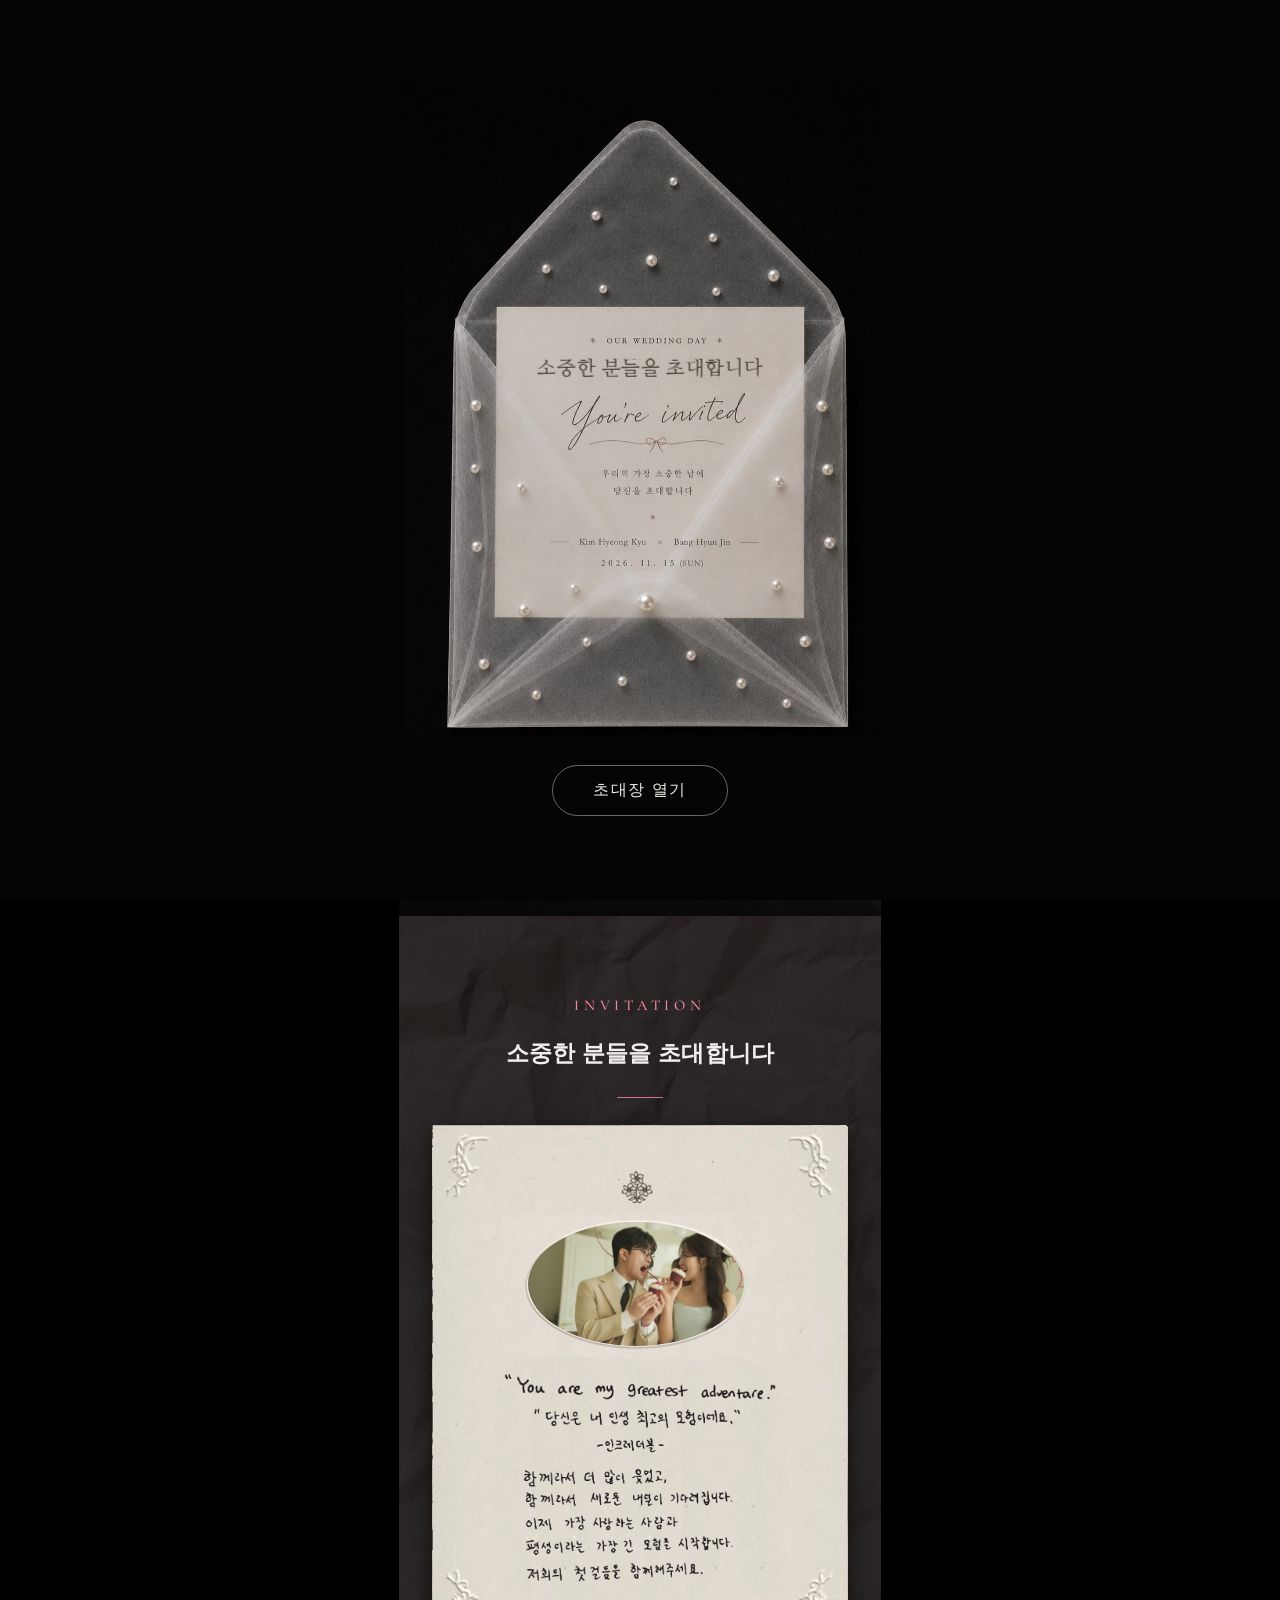
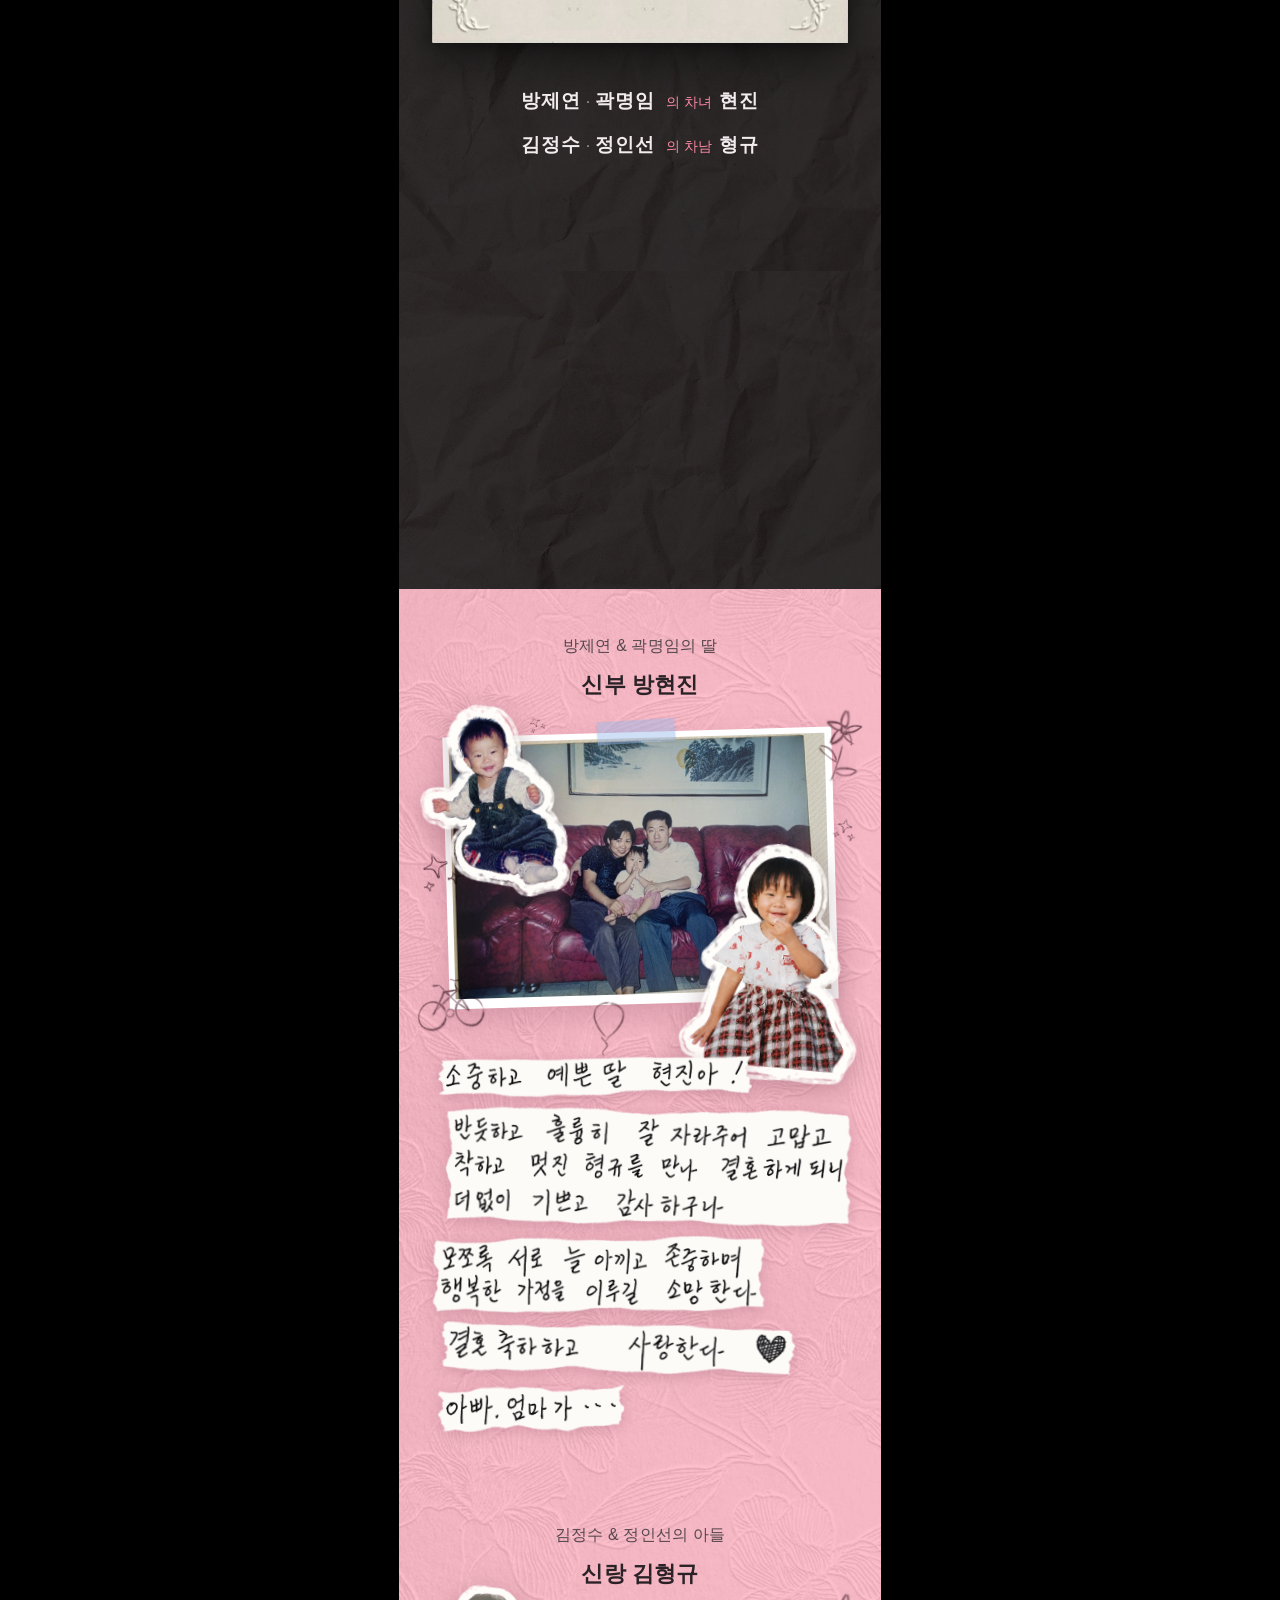
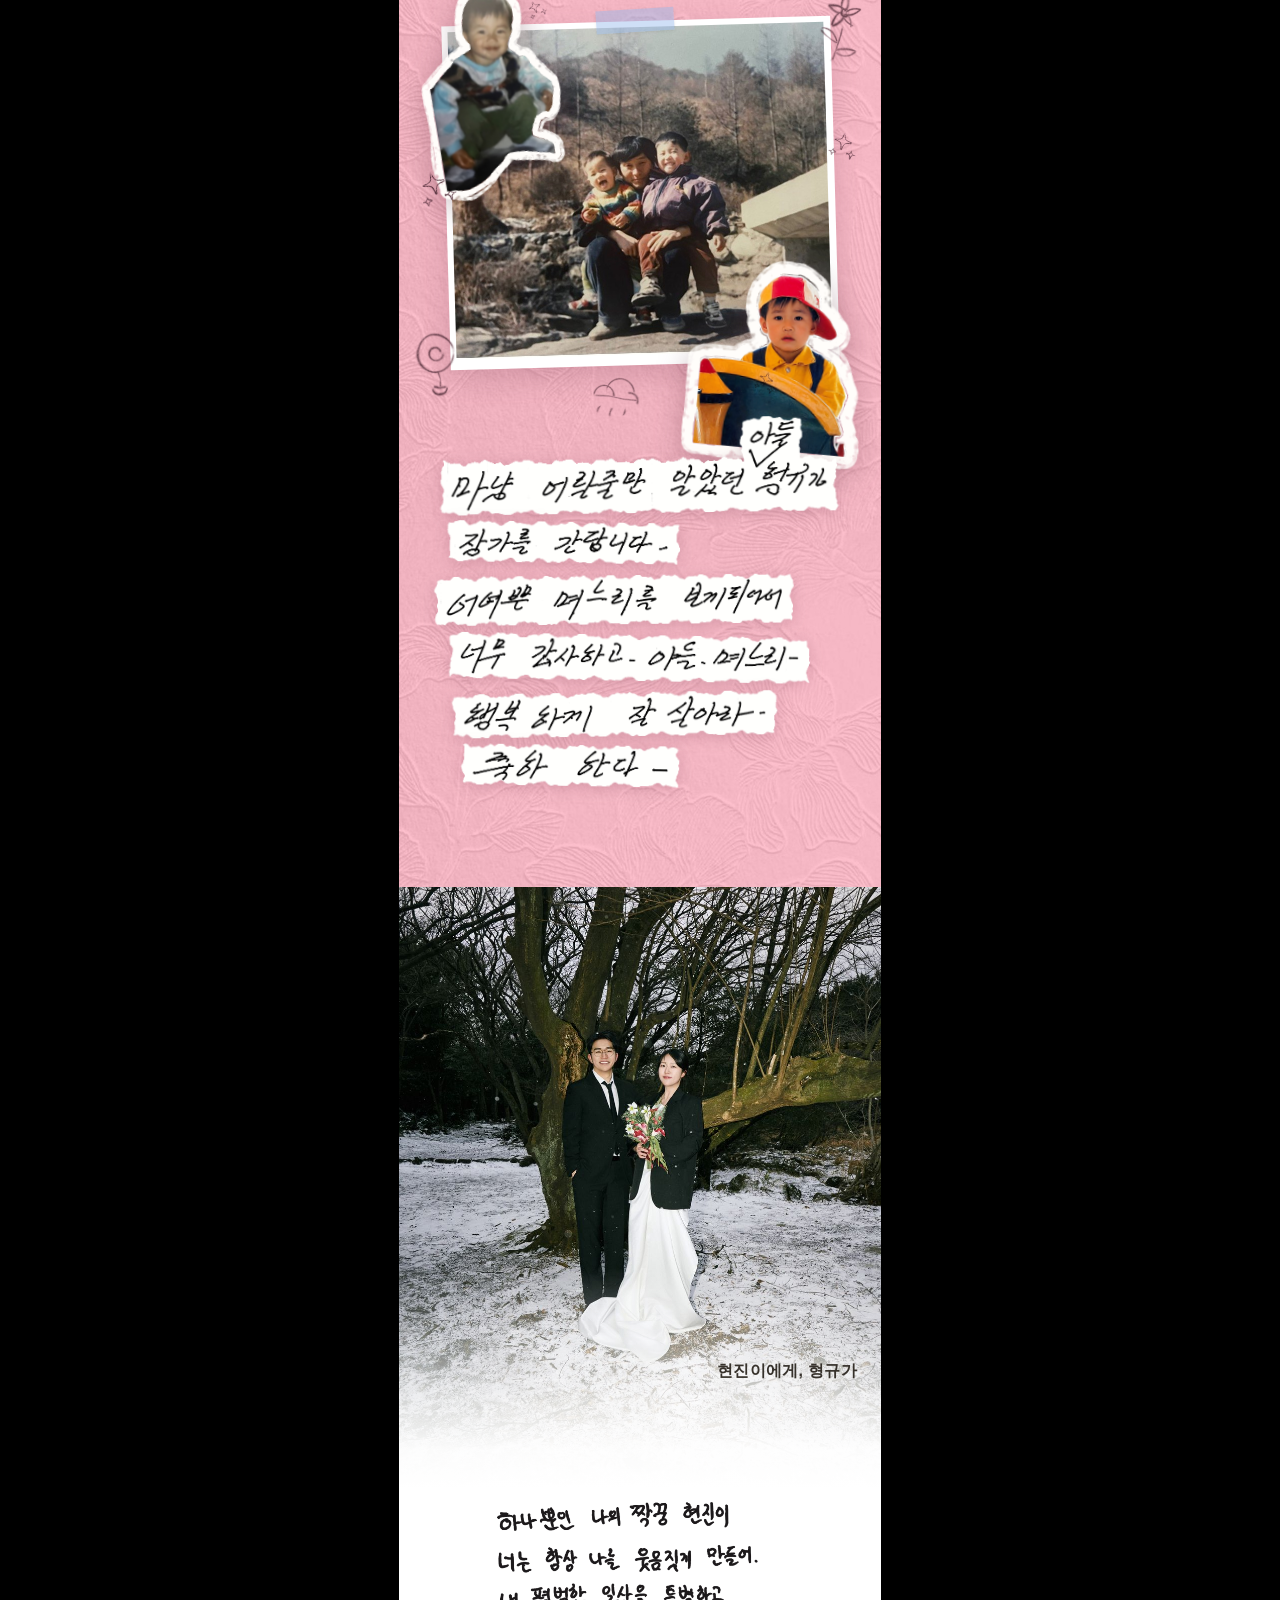
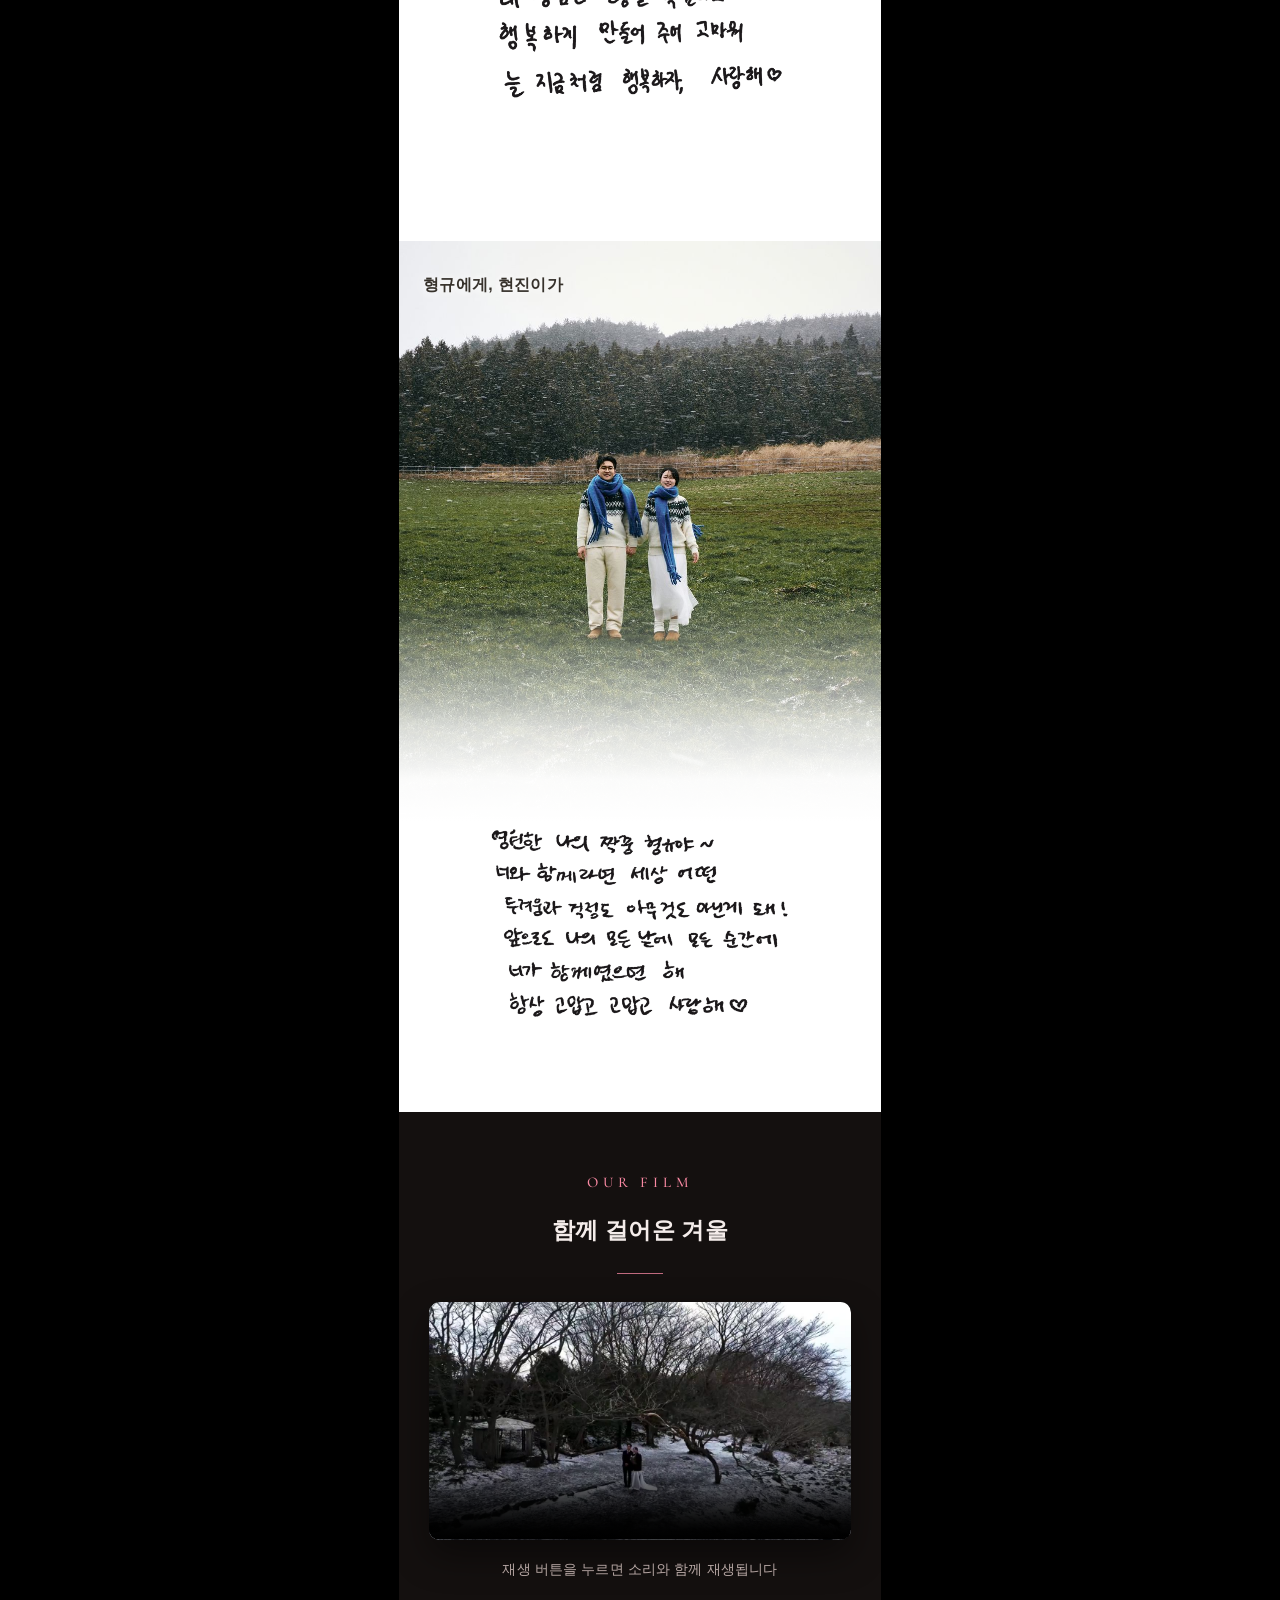
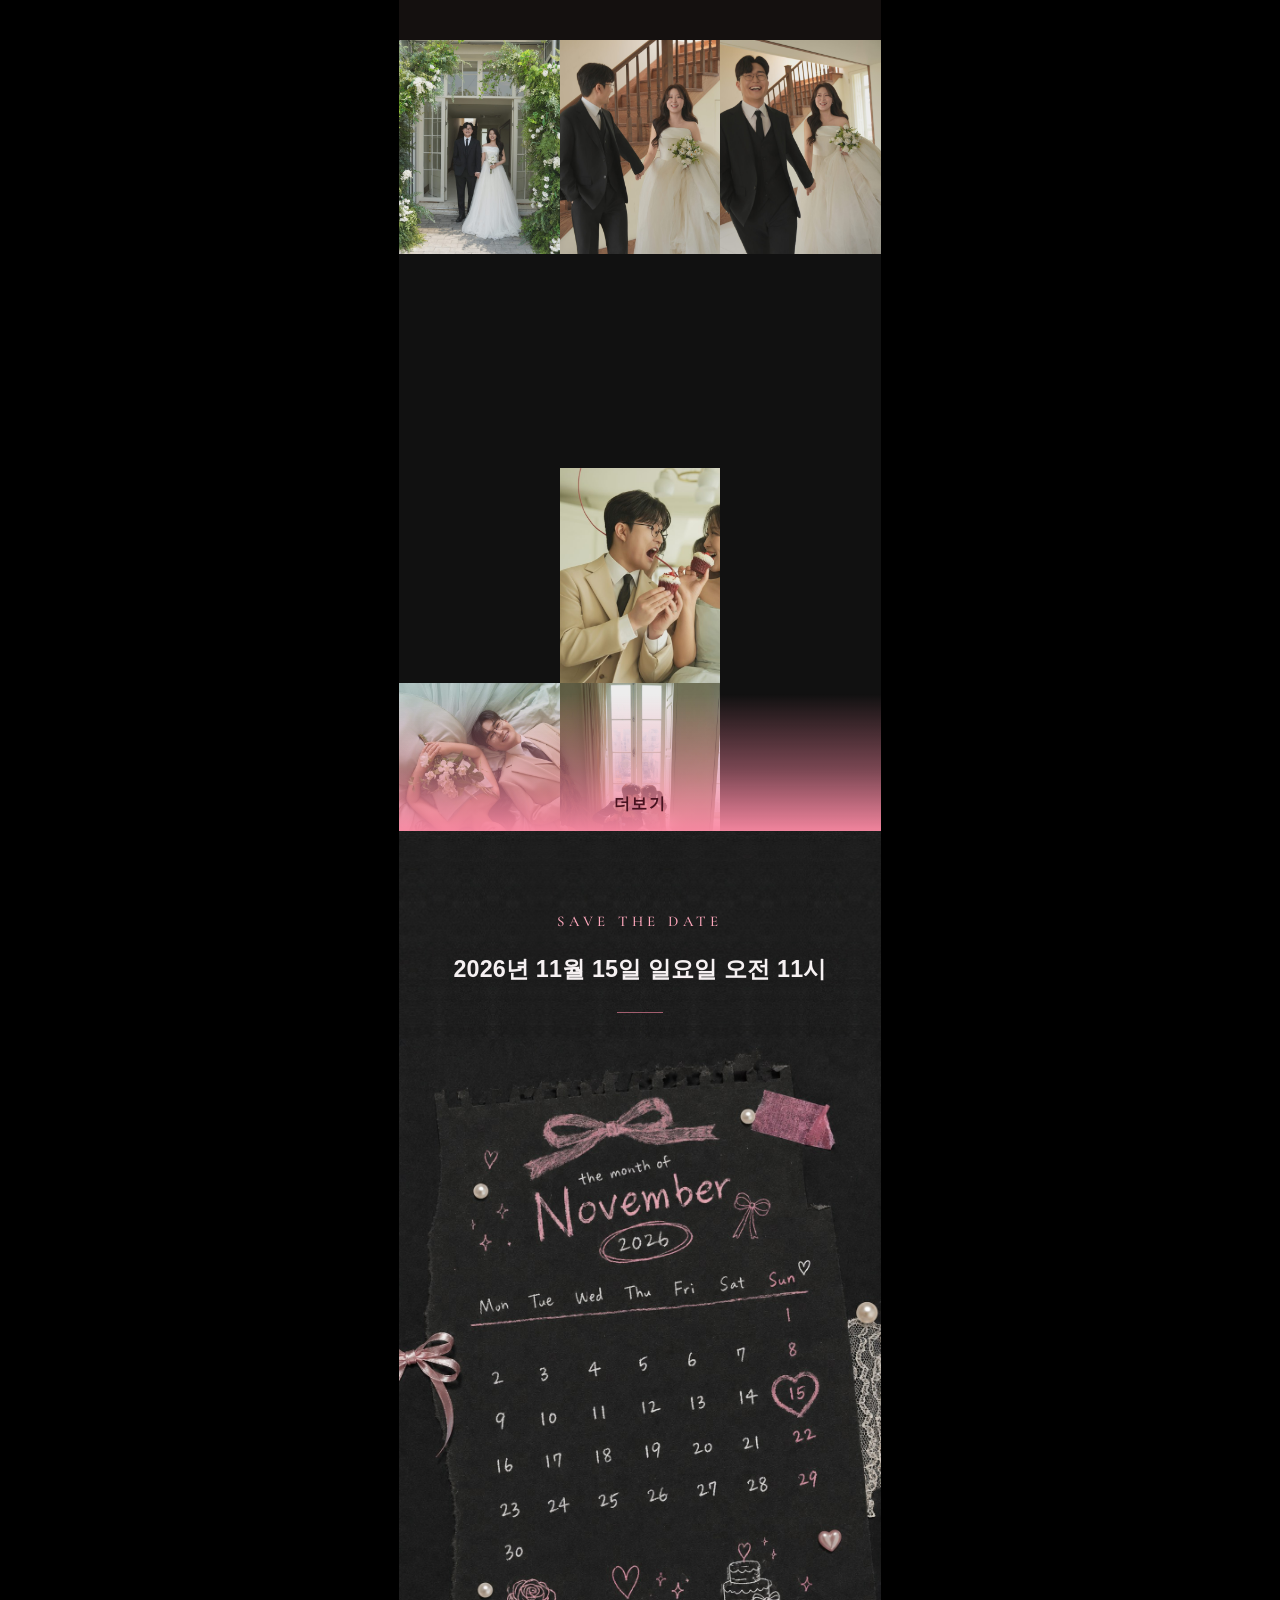
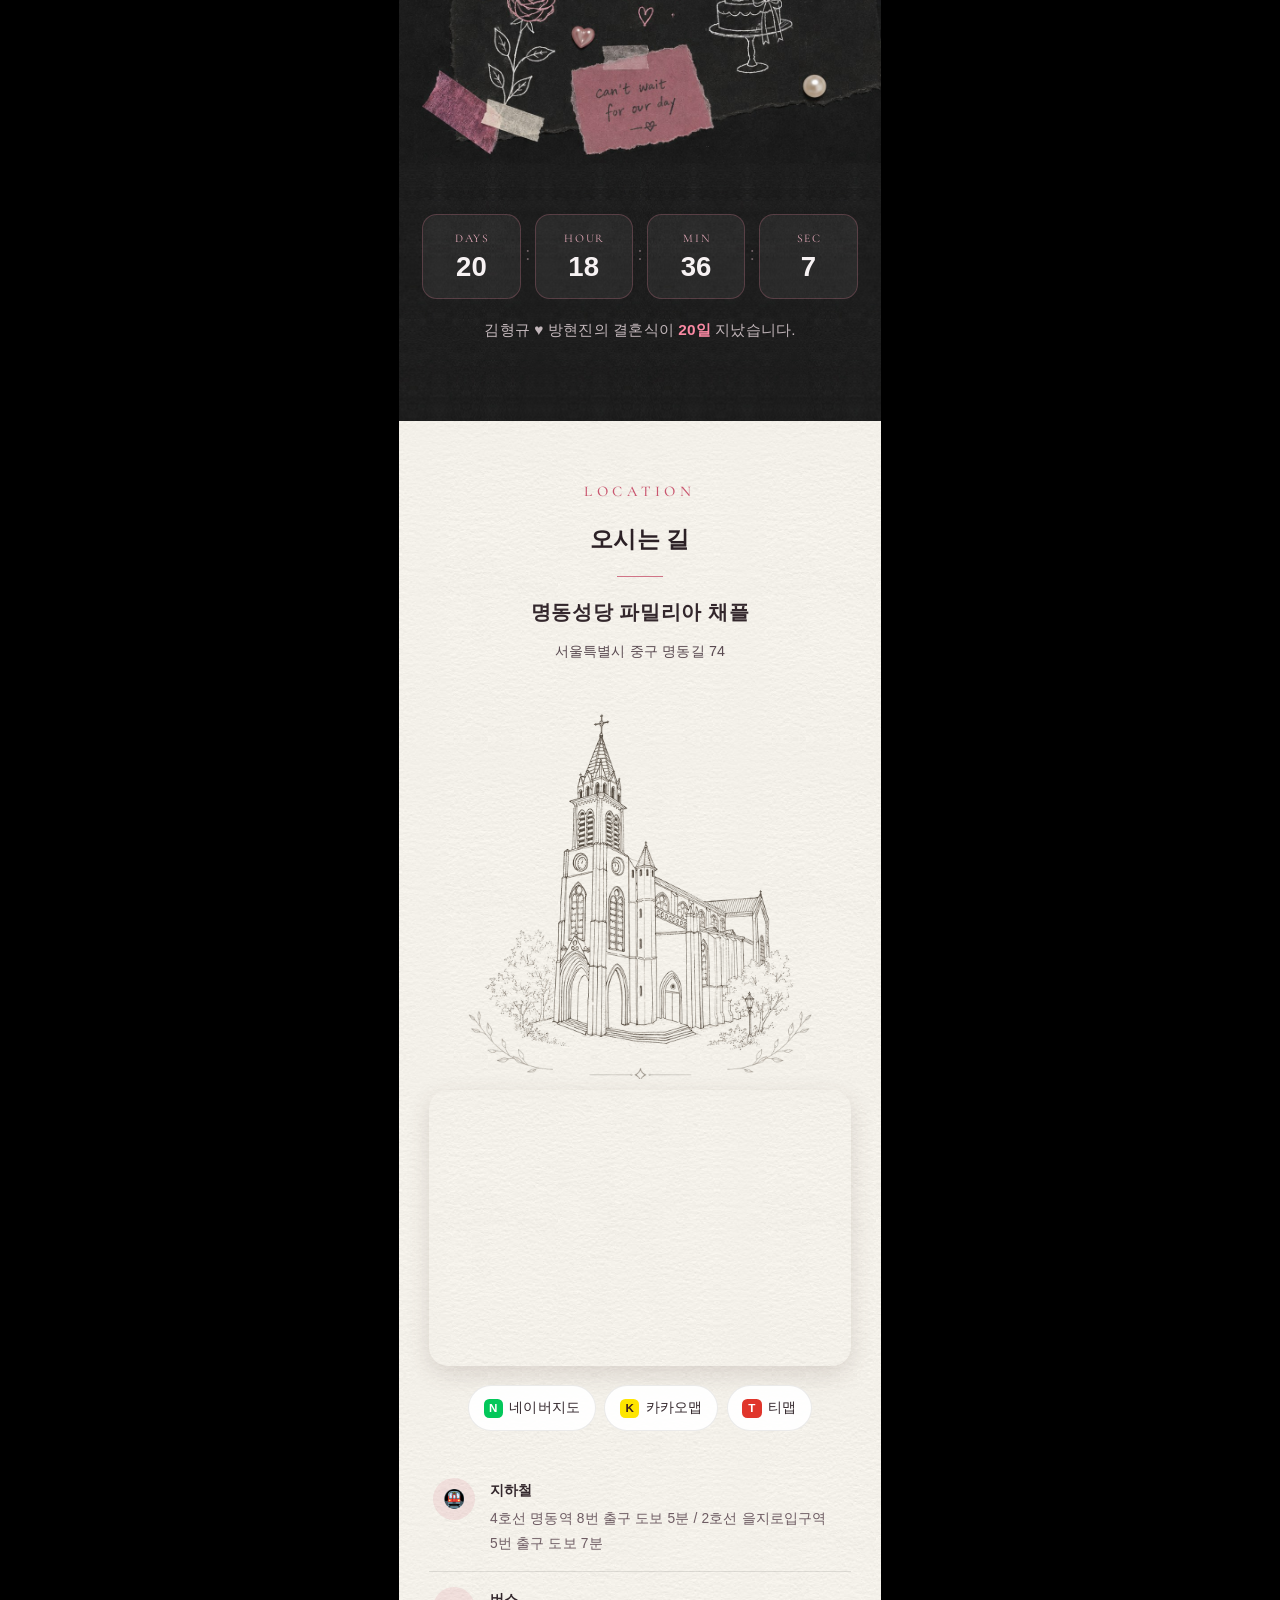
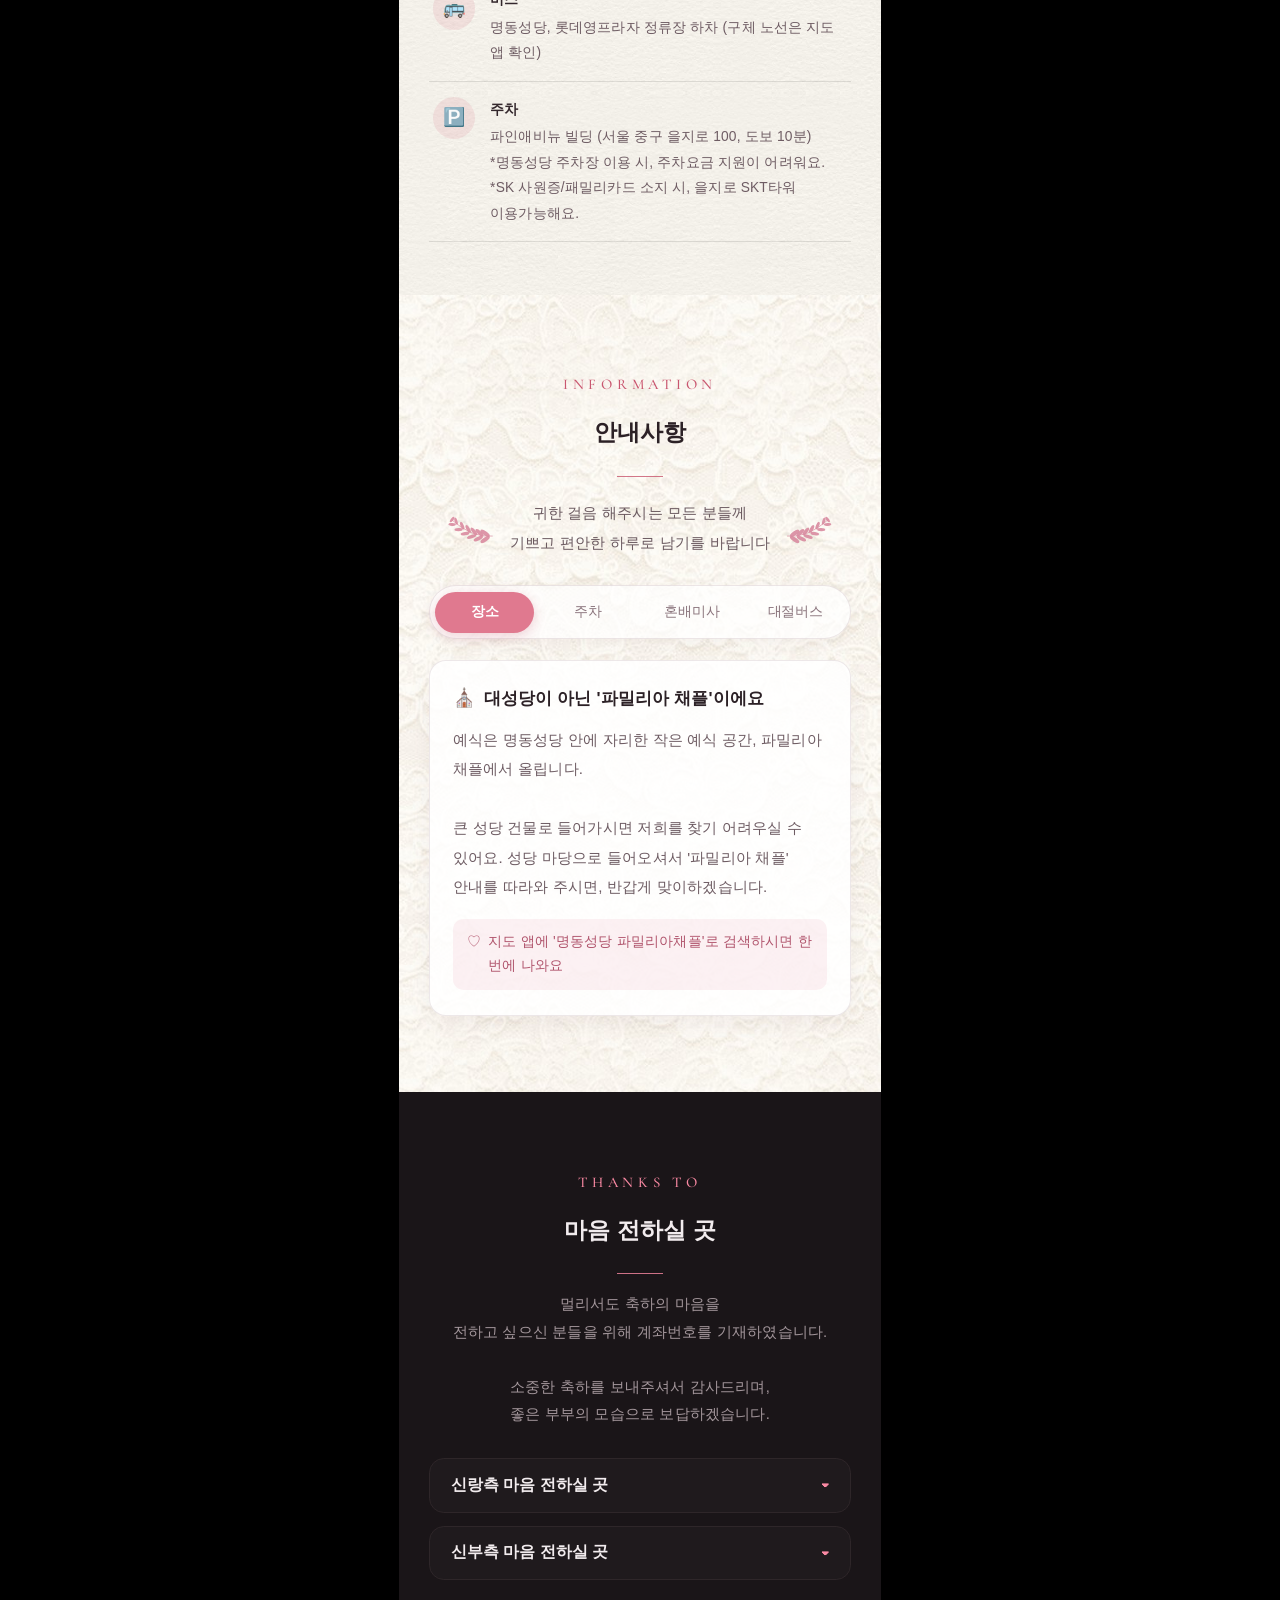
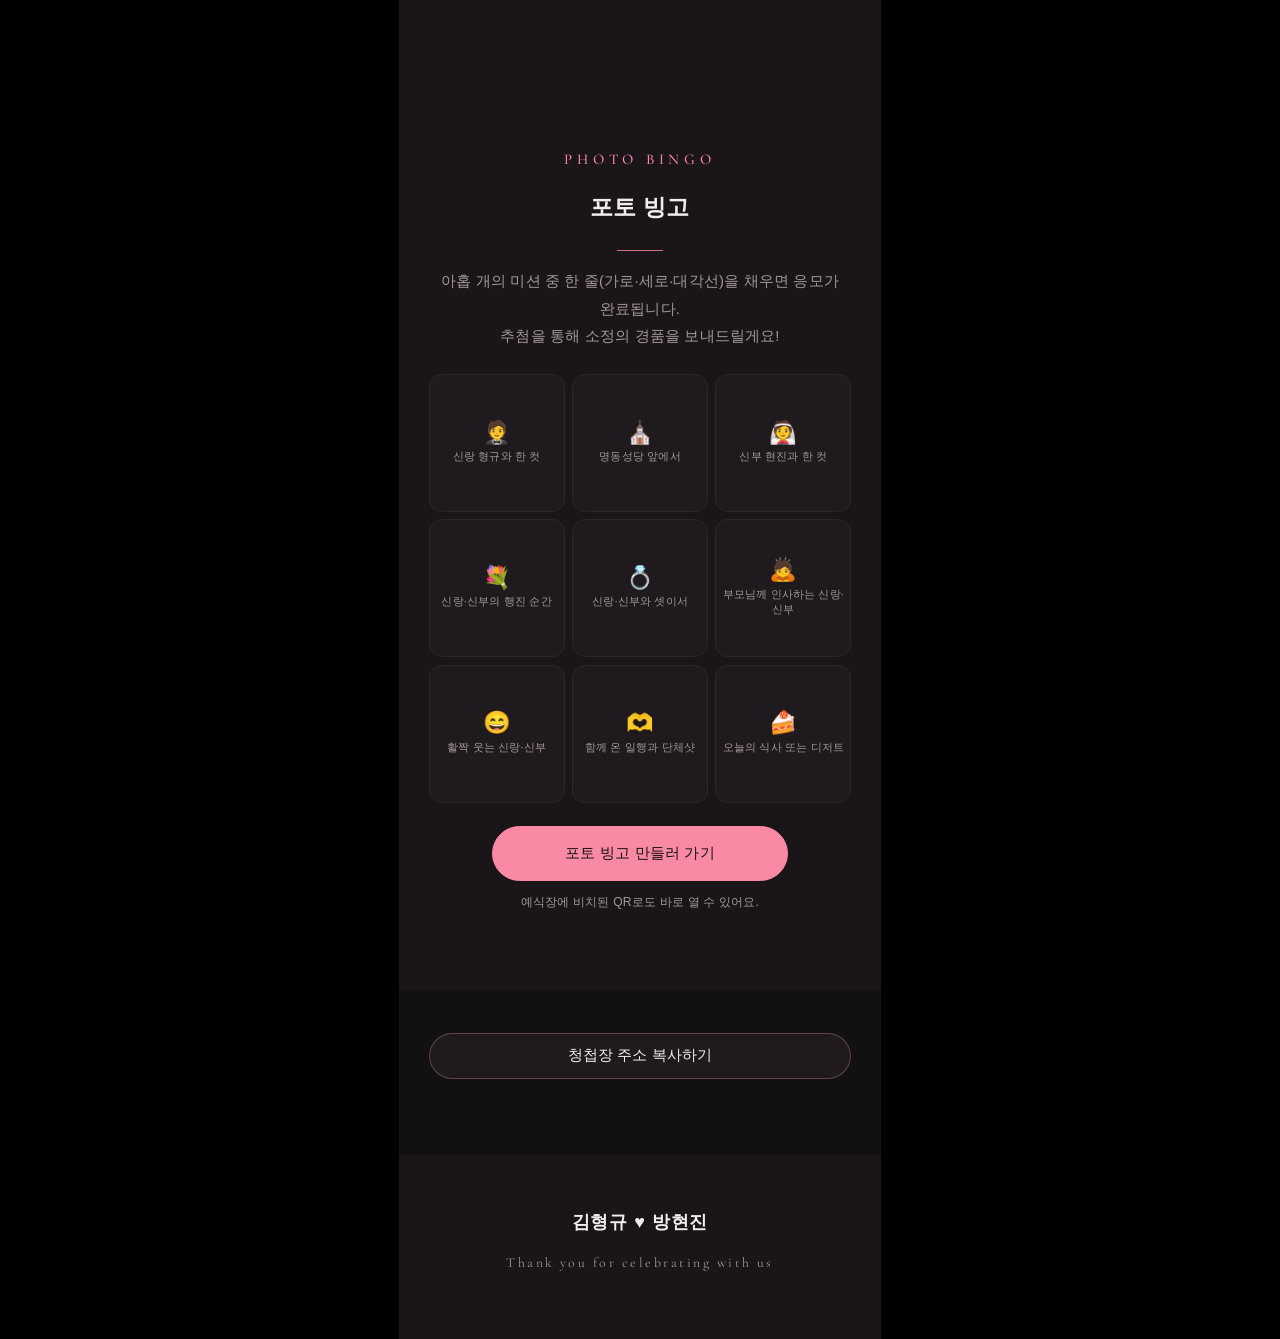
==== commit 61ad34a1: "신부의 편지 다음에 영상 섹션 추가 - 원본 HEVC 19.5MB를 웹 호환 H.264 5.7MB로 변환 (모든 브라우저 재생 가능) - 자동재생 없이 포스터만 보여주고, 재생 버" ====
--- a/index.html
+++ b/index.html
@@ -124,6 +124,17 @@
       <div id="letter-list"></div>
     </section>
 
+    <!-- ═══════════ 3.7 영상 ═══════════
+         js/config.js 의 film 항목에 파일 경로를 넣으면 나타납니다. 비우면 섹션이 숨겨집니다. -->
+    <section class="section film" id="film-section" hidden>
+      <p class="section__label reveal" id="film-label"></p>
+      <h2 class="section__title reveal" id="film-title"></h2>
+      <div class="film__frame reveal">
+        <video id="film-video" playsinline preload="none" controls controlslist="nodownload"></video>
+      </div>
+      <p class="film__caption reveal" id="film-caption"></p>
+    </section>
+
     <!-- ═══════════ 4. 갤러리 (풀블리드 바둑판) ═══════════ -->
     <section class="gallery">
       <div class="gallery__wrap" id="gallery-wrap">
--- a/css/style.css
+++ b/css/style.css
@@ -51,16 +51,6 @@
   -webkit-user-select: none;
 }
 
-/* 확대(줌) 금지 — 손가락 두 개로 벌려도, 두 번 톡톡 눌러도 화면이 커지지 않습니다.
-   위아래로 넘기는 스크롤만 됩니다. */
-html, body {
-  touch-action: pan-x pan-y;
-}
-a, button, label, input, select, textarea, summary,
-.gallery__grid a, .gallery__grid img, .snap__cell, .info__tab {
-  touch-action: manipulation;
-}
-
 body {
   font-family: var(--serif);
   background: var(--outer);
@@ -601,6 +591,39 @@
 /* 스캔한 손편지를 그대로 올릴 때 */
 .lt--scan { padding: 0 22px; }
 .lt--scan img { display: block; width: 100%; }
+
+/* ═══════════ 3.7 영상 ═══════════ */
+.film {
+  background: #14100f;
+  color: #efe7e4;
+  padding-top: 54px;
+  padding-bottom: 54px;
+}
+.film .section__label { color: var(--accent); }
+.film .section__title { color: #f4ecea; }
+.film .section__title::after { background: var(--accent); opacity: .75; }
+.film__frame {
+  margin: 26px auto 0;
+  width: 100%;
+  max-width: 520px;
+  border-radius: 10px;
+  overflow: hidden;
+  background: #000;
+  box-shadow: 0 14px 34px rgba(0, 0, 0, .45);
+}
+.film__frame video {
+  display: block;
+  width: 100%;
+  height: auto;
+  background: #000;
+}
+.film__caption {
+  margin-top: 16px;
+  font-size: 13px;
+  line-height: 1.9;
+  color: #b7a7a4;
+  white-space: pre-line;
+}
 
 /* ═══════════ 4. 갤러리 (풀블리드 바둑판) ═══════════ */
 .gallery {
@@ -874,6 +897,7 @@
 .transit-item__text {
   font-size: 13px;
   color: var(--ink-light);
+  white-space: pre-line;   /* 설정 파일의 줄바꿈을 그대로 보여줍니다 */
 }
 
 /* ═══════════ 7. 계좌번호 ═══════════ */
@@ -973,6 +997,11 @@
   color: #6e5c63;
   white-space: pre-line;
 }
+/* 설정 파일에서 **강조**한 부분 */
+.info__text strong, .info__note strong {
+  font-weight: 700;
+  color: #35292e;
+}
 /* 대절버스 시간표 */
 .info__stops { margin-top: 16px; }
 .info__stop {
@@ -1288,7 +1317,7 @@
   display: flex;
   align-items: center;
   justify-content: center;
-  touch-action: manipulation;   /* 자세히 보기 안에서도 확대되지 않습니다 */
+  touch-action: pinch-zoom;   /* 확대·축소는 허용 (갇히지 않도록) */
 }
 .lightbox[hidden] { display: none; }
 .lightbox img {
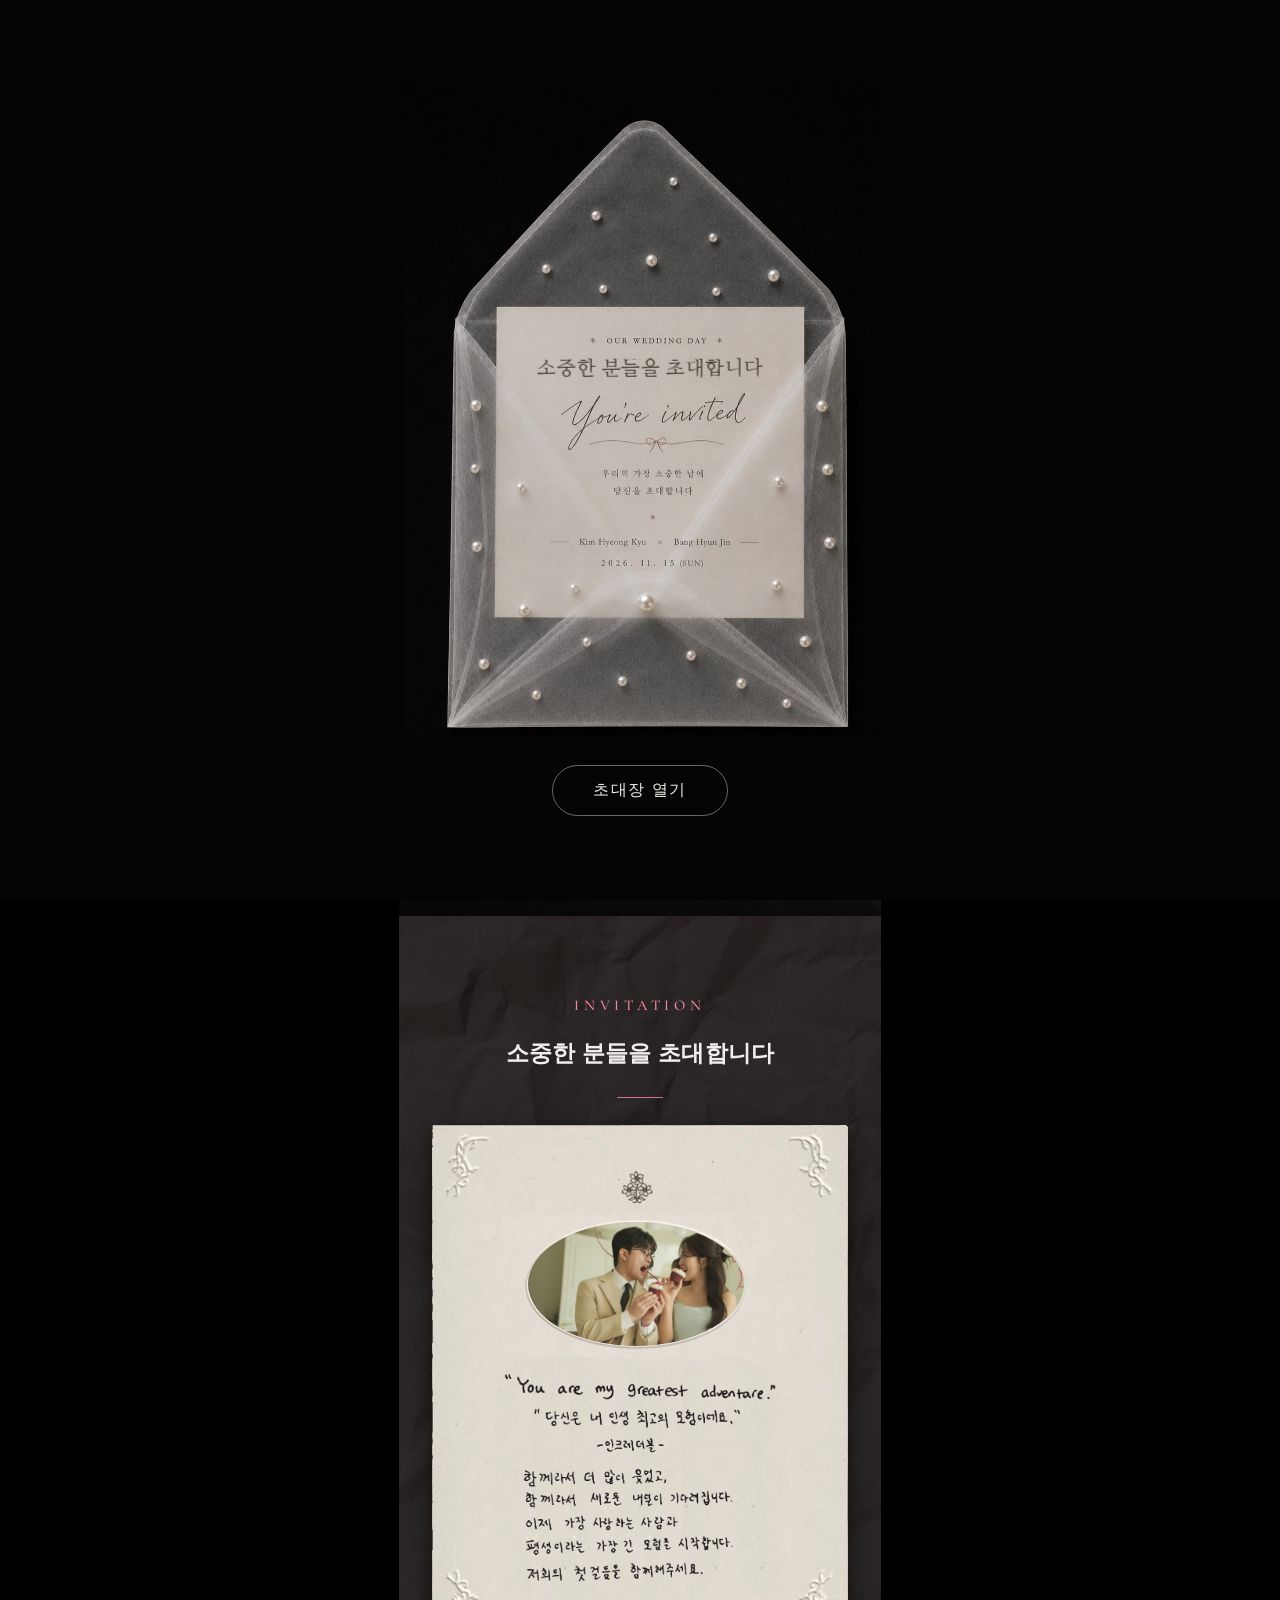
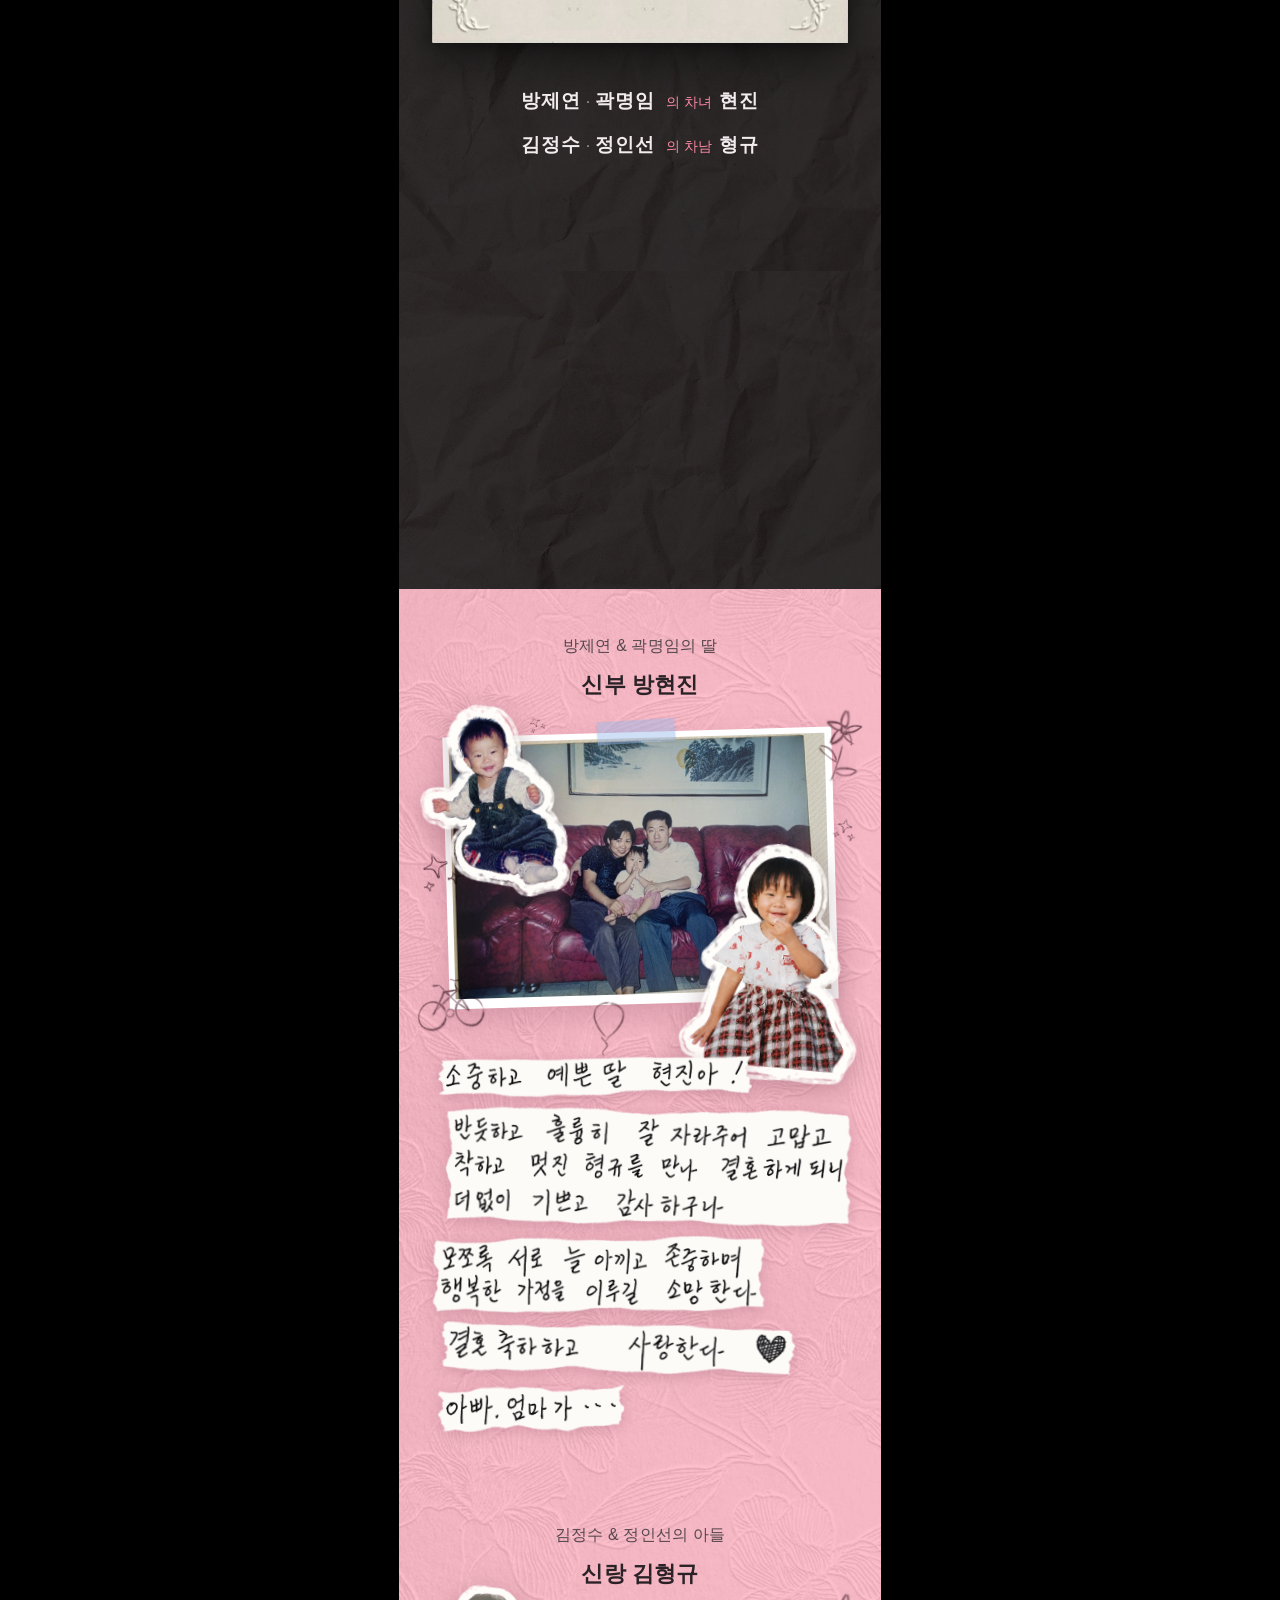
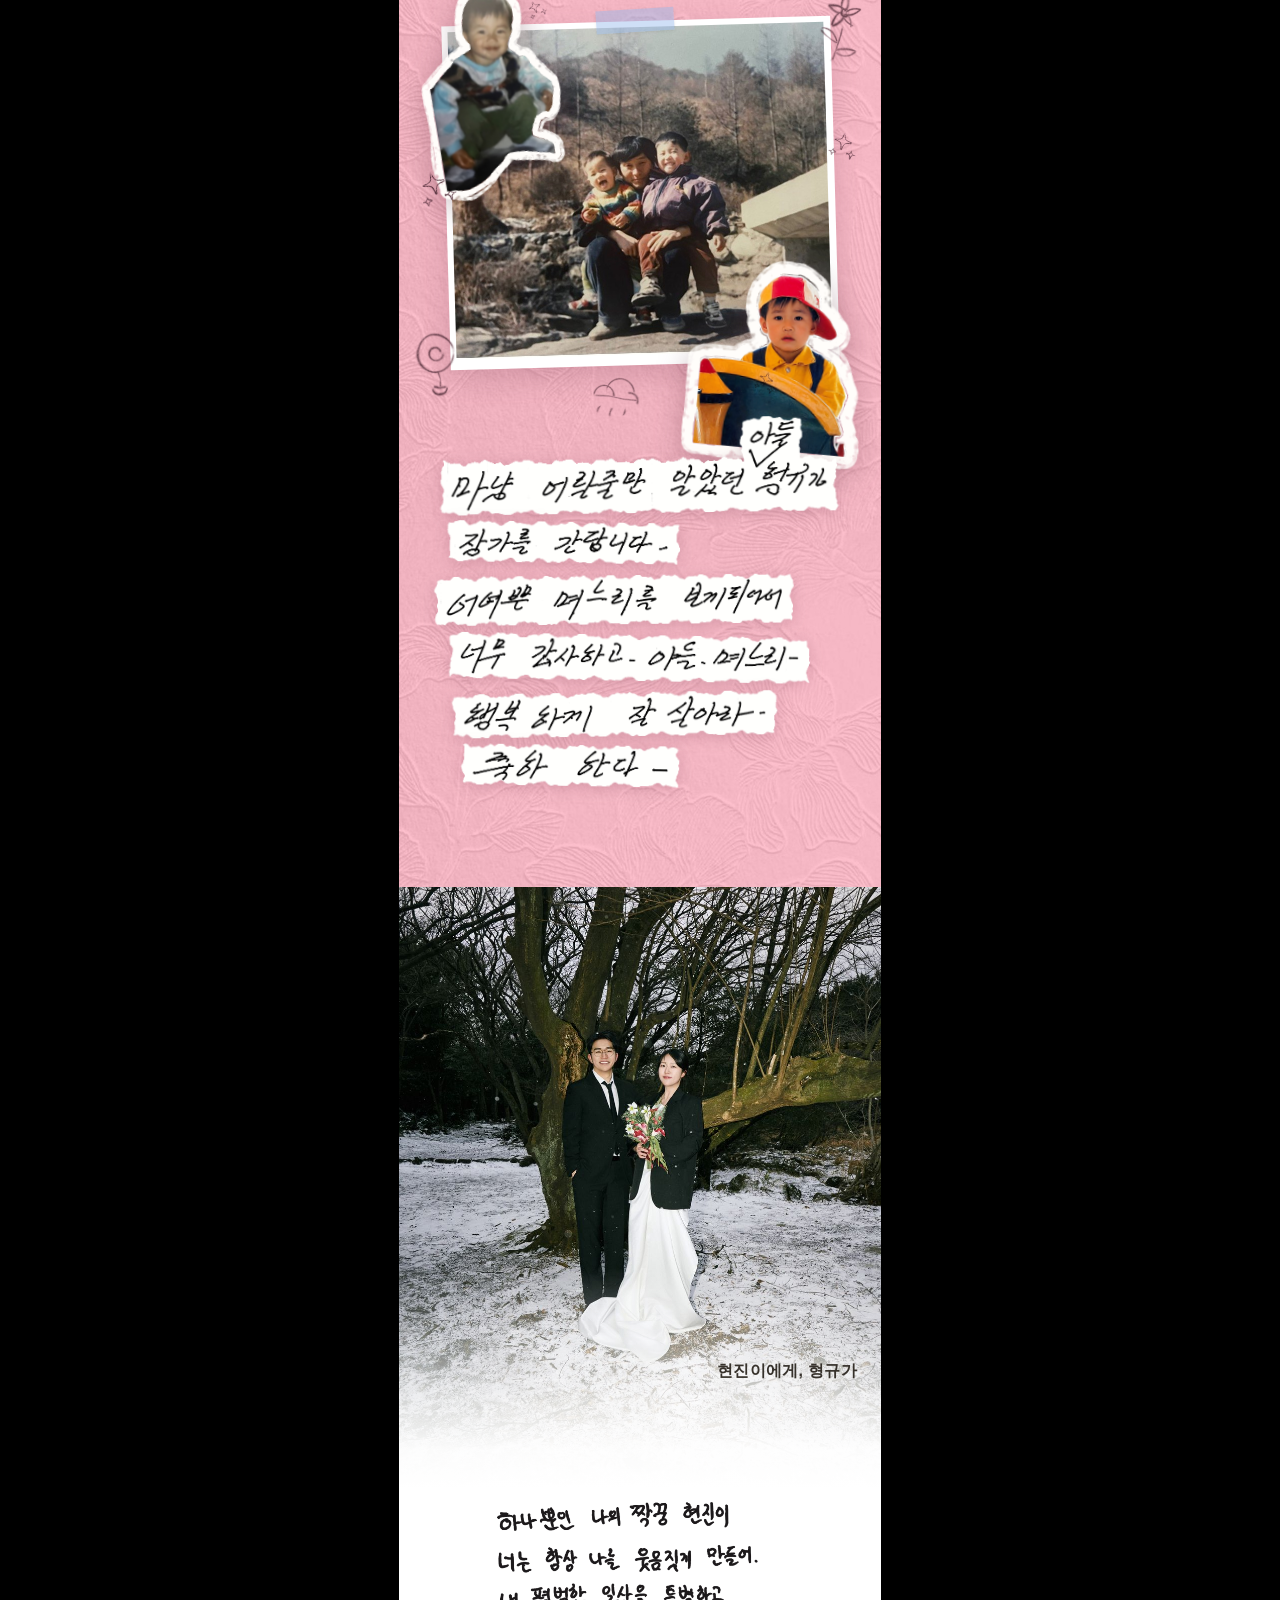
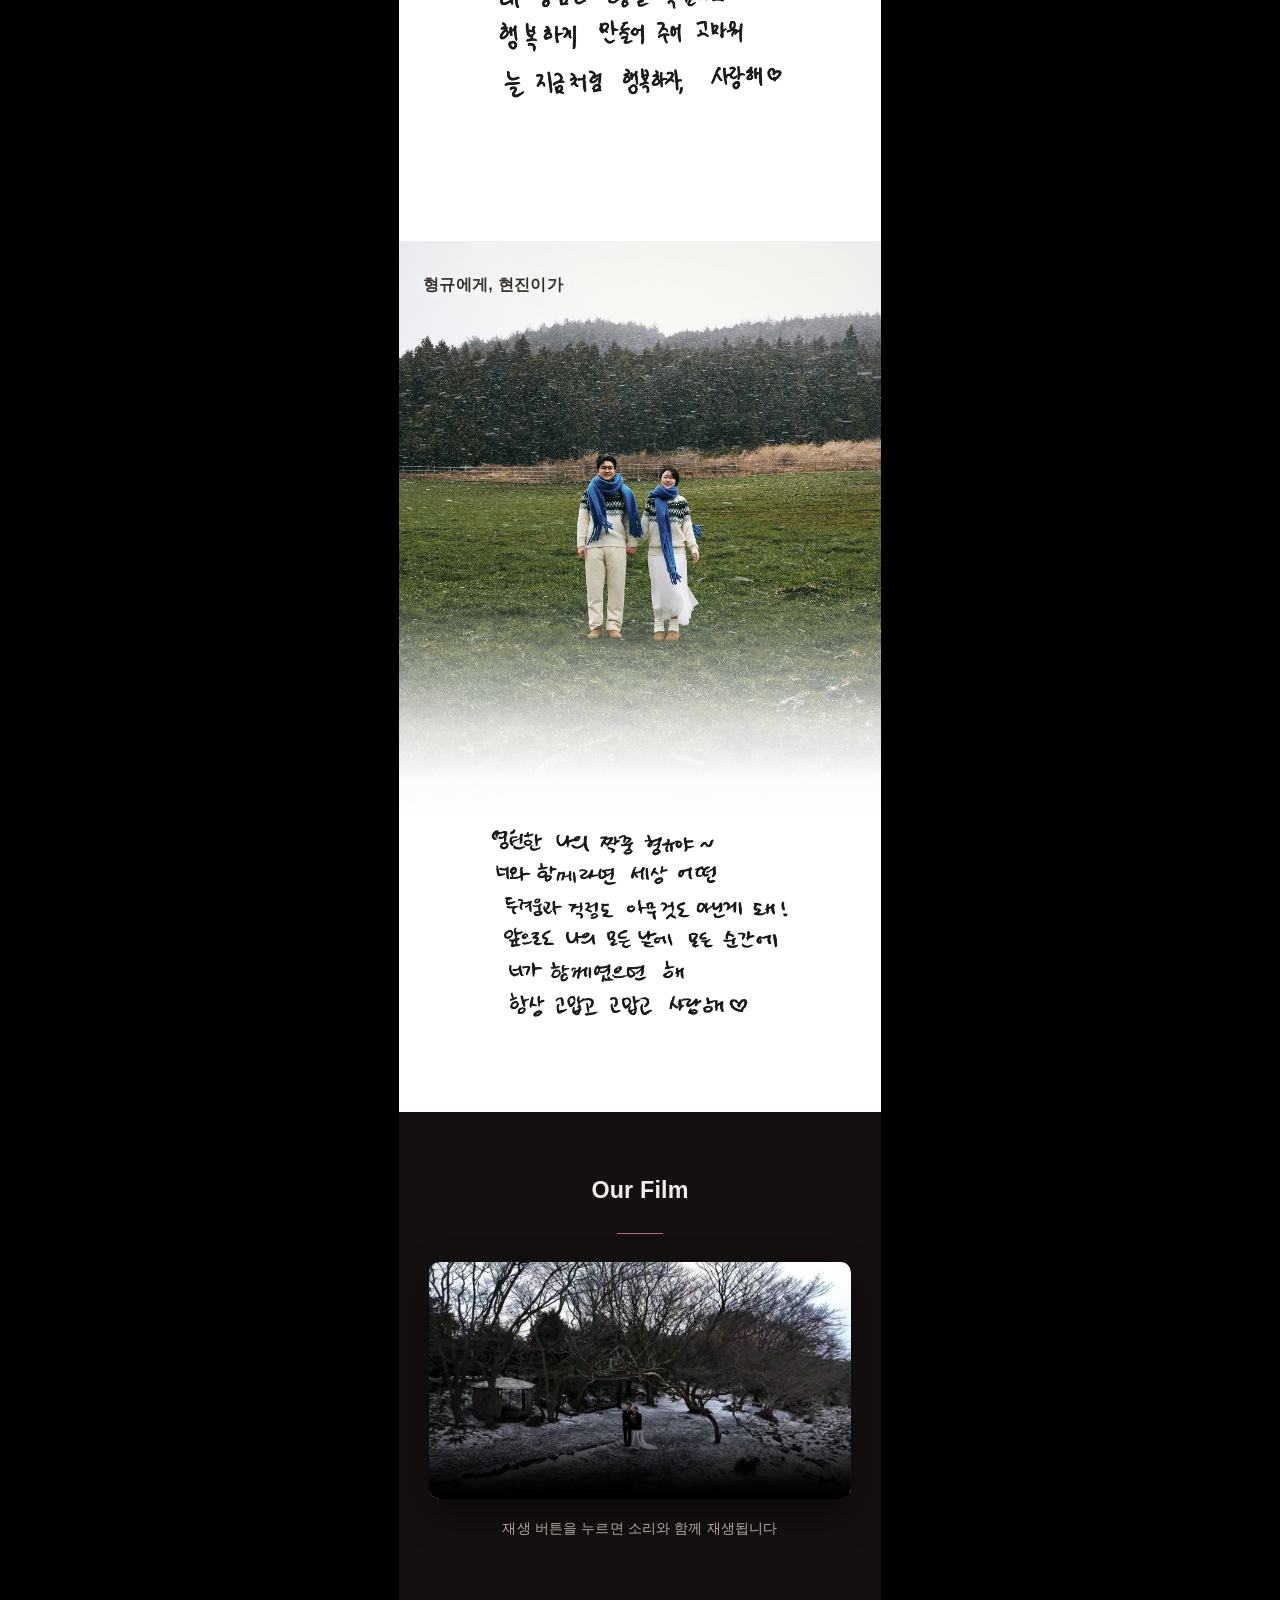
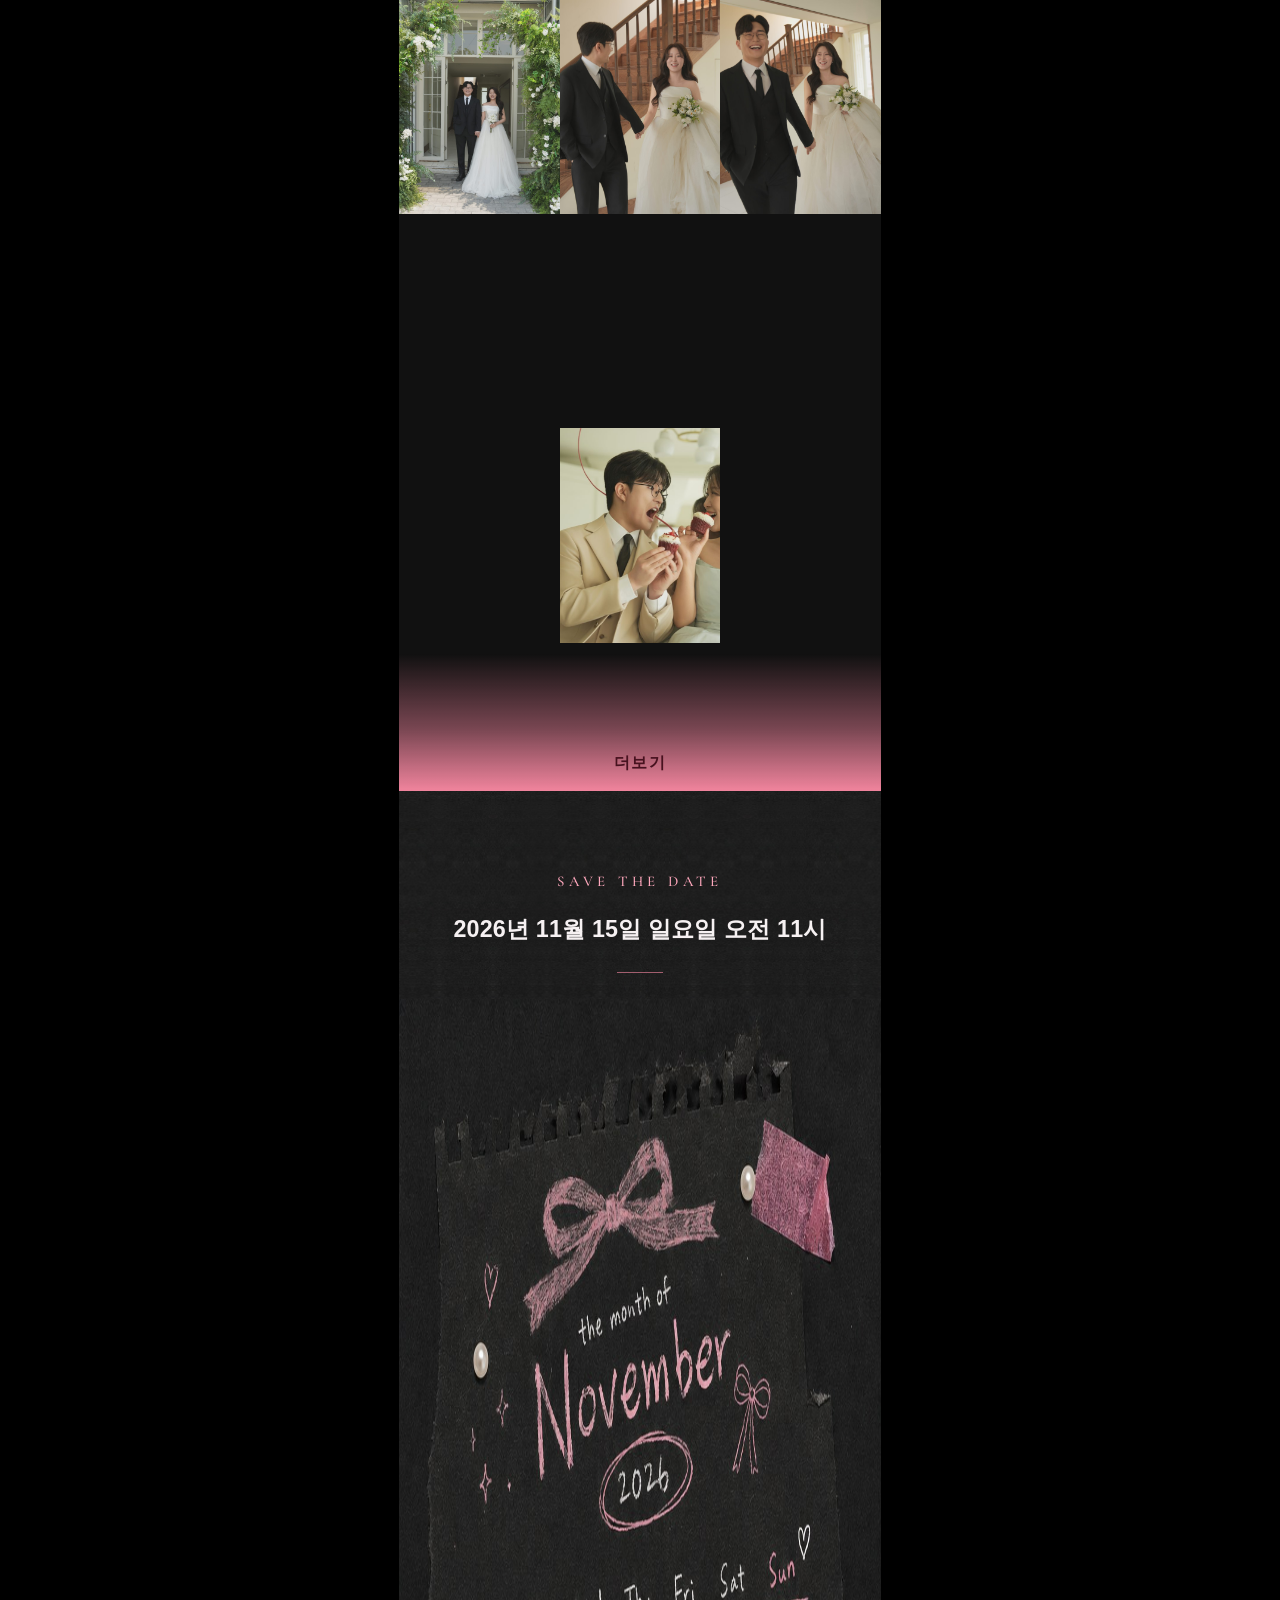
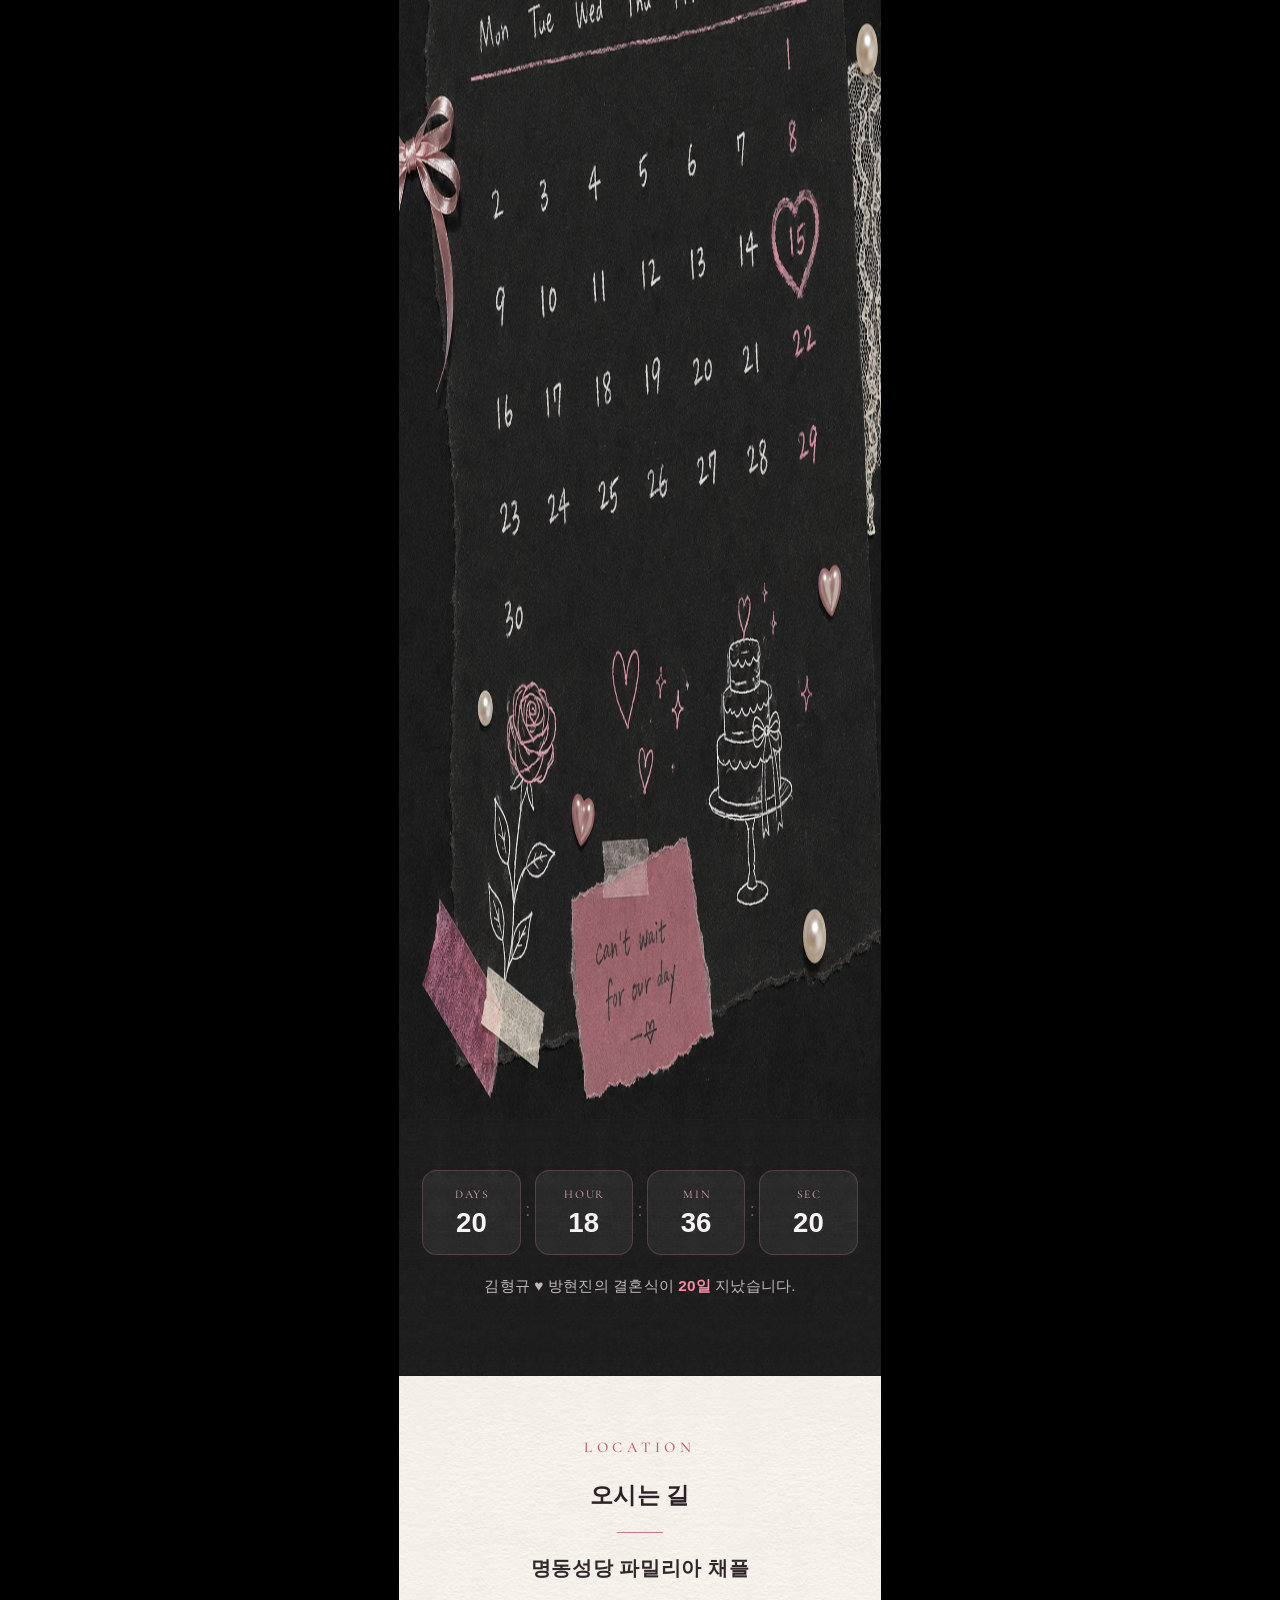
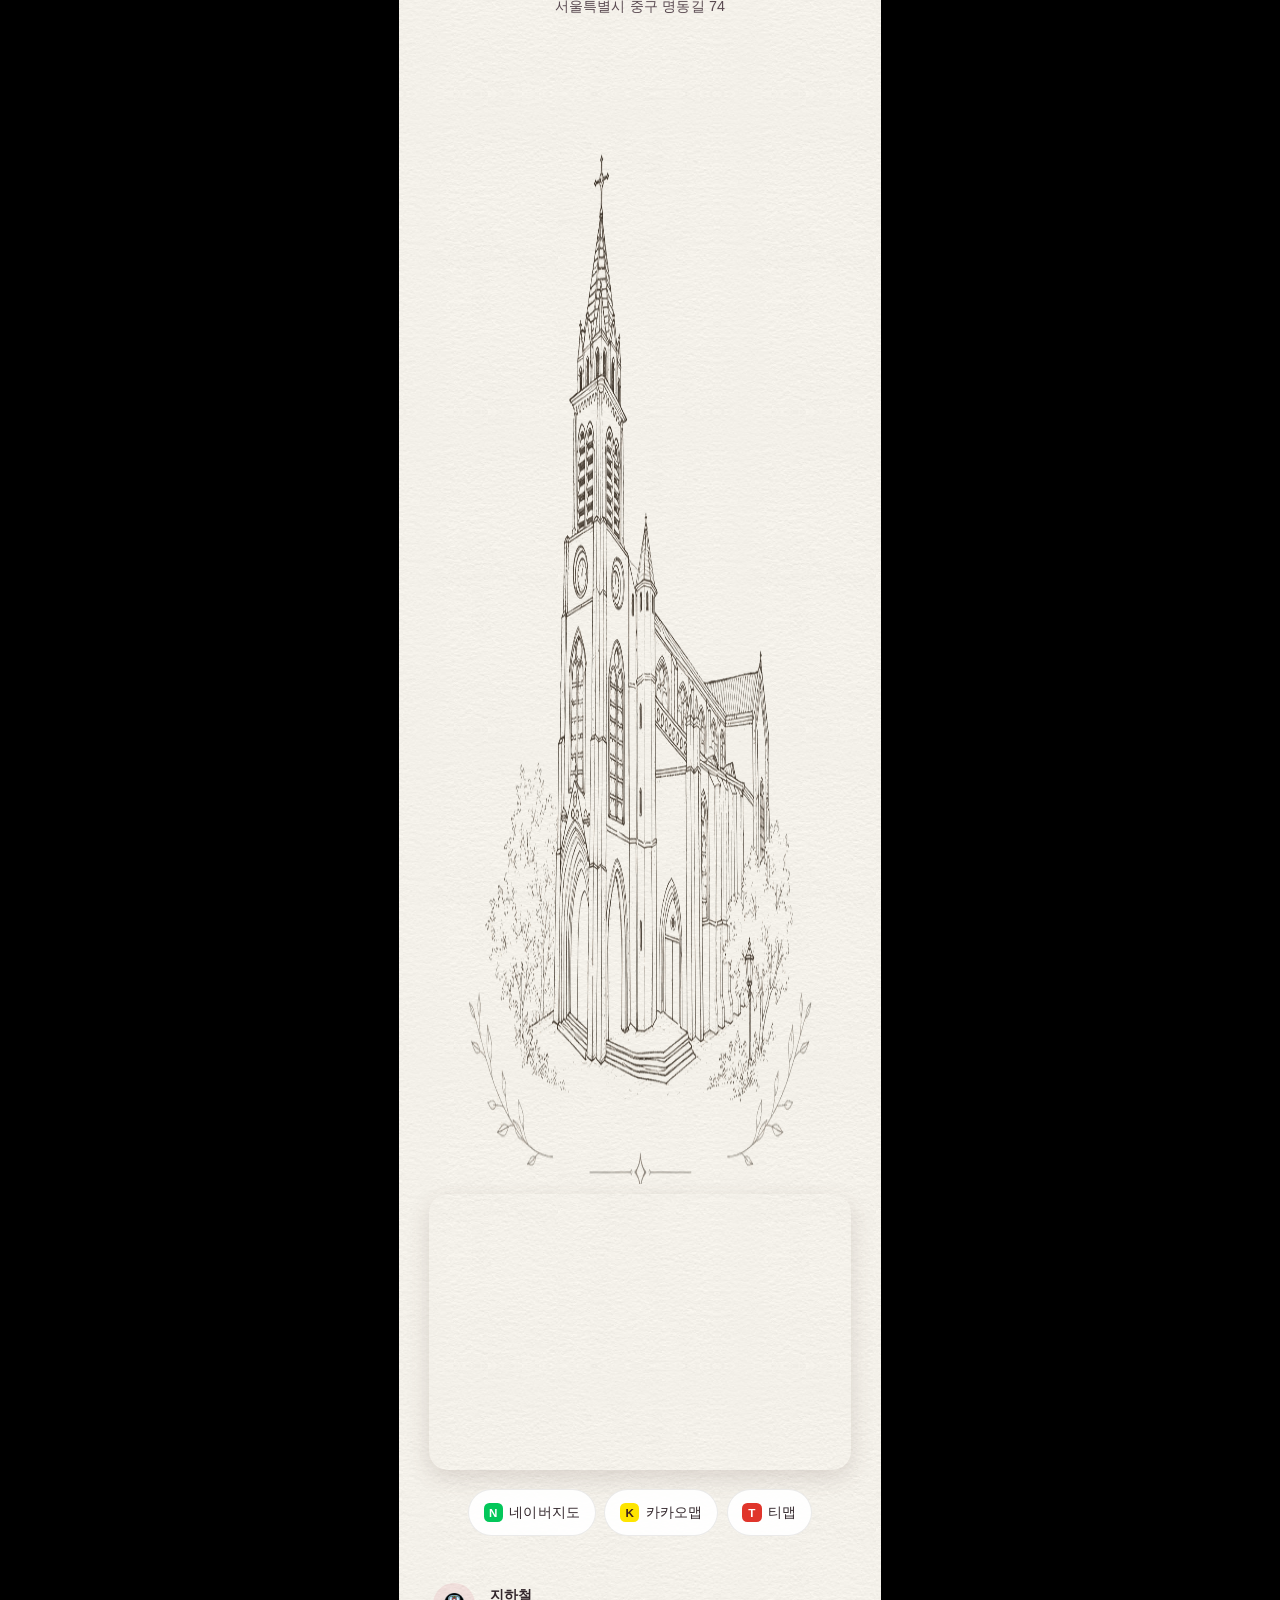
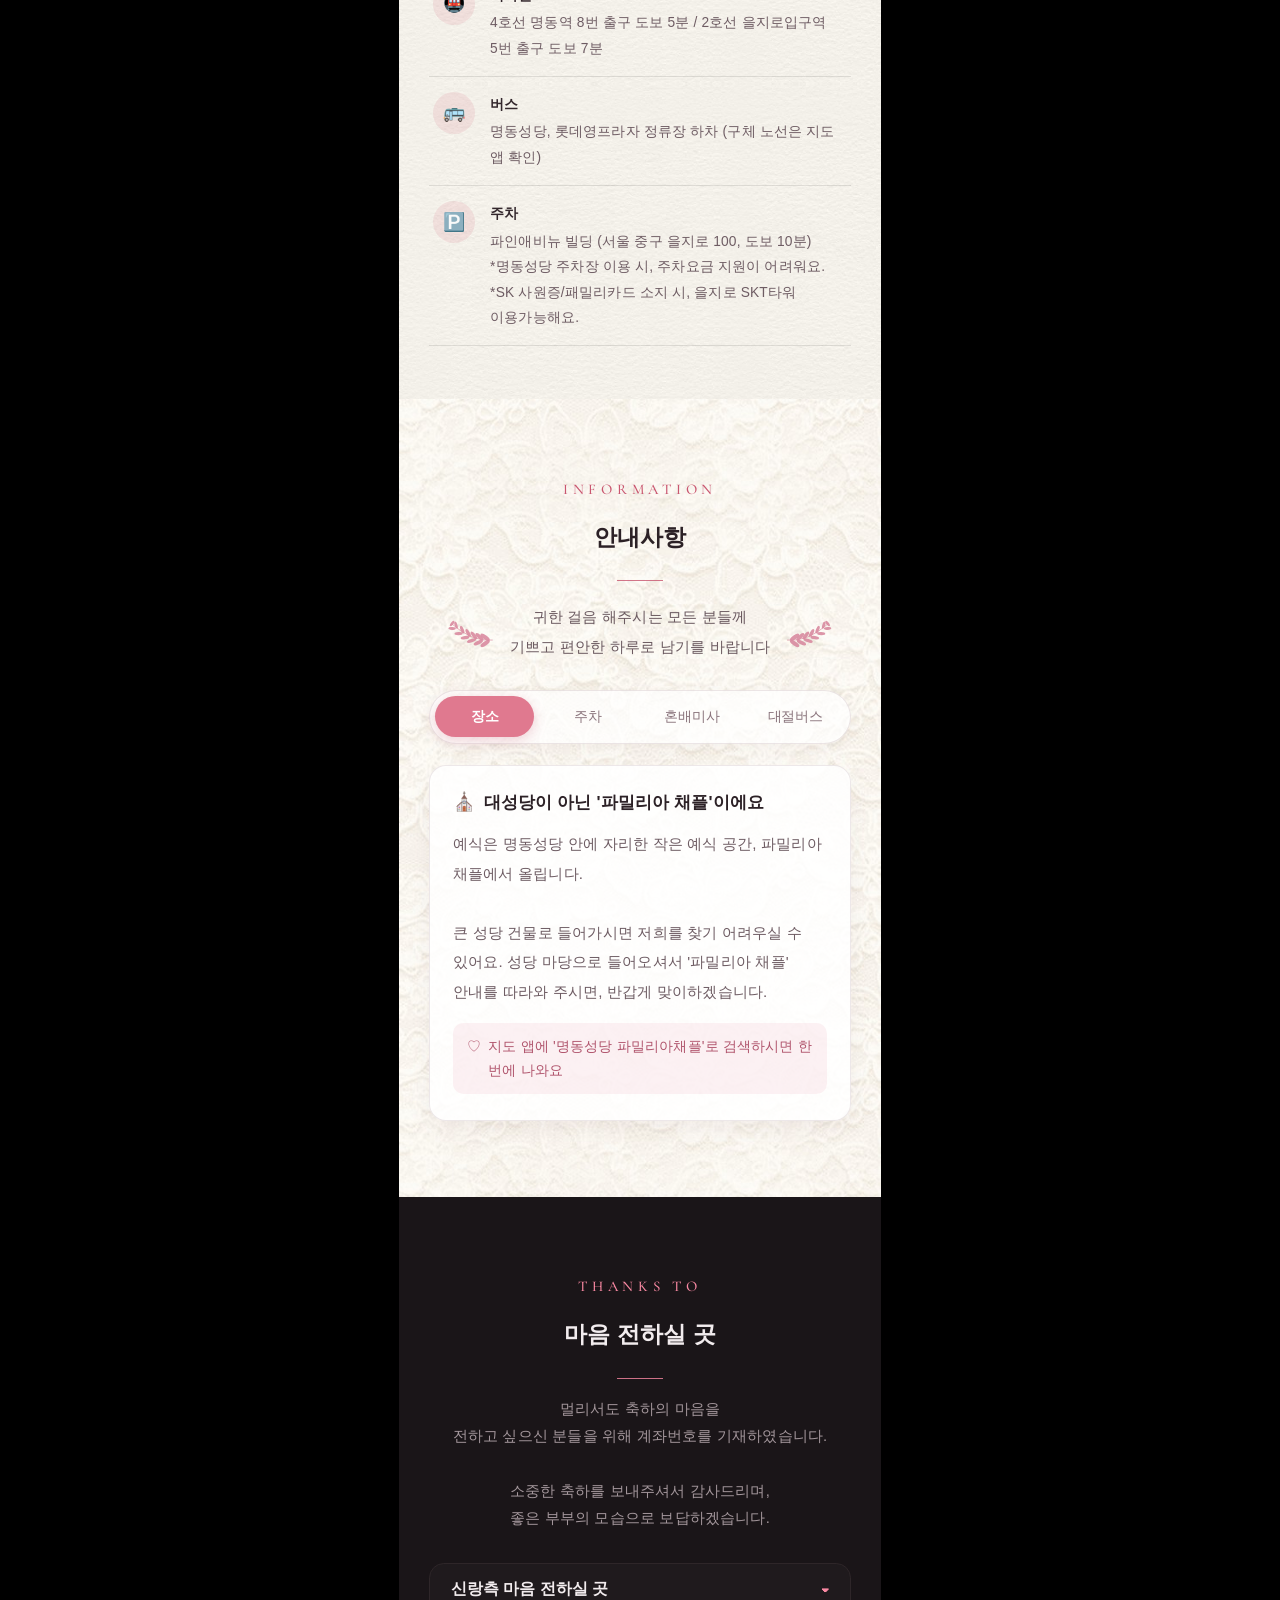
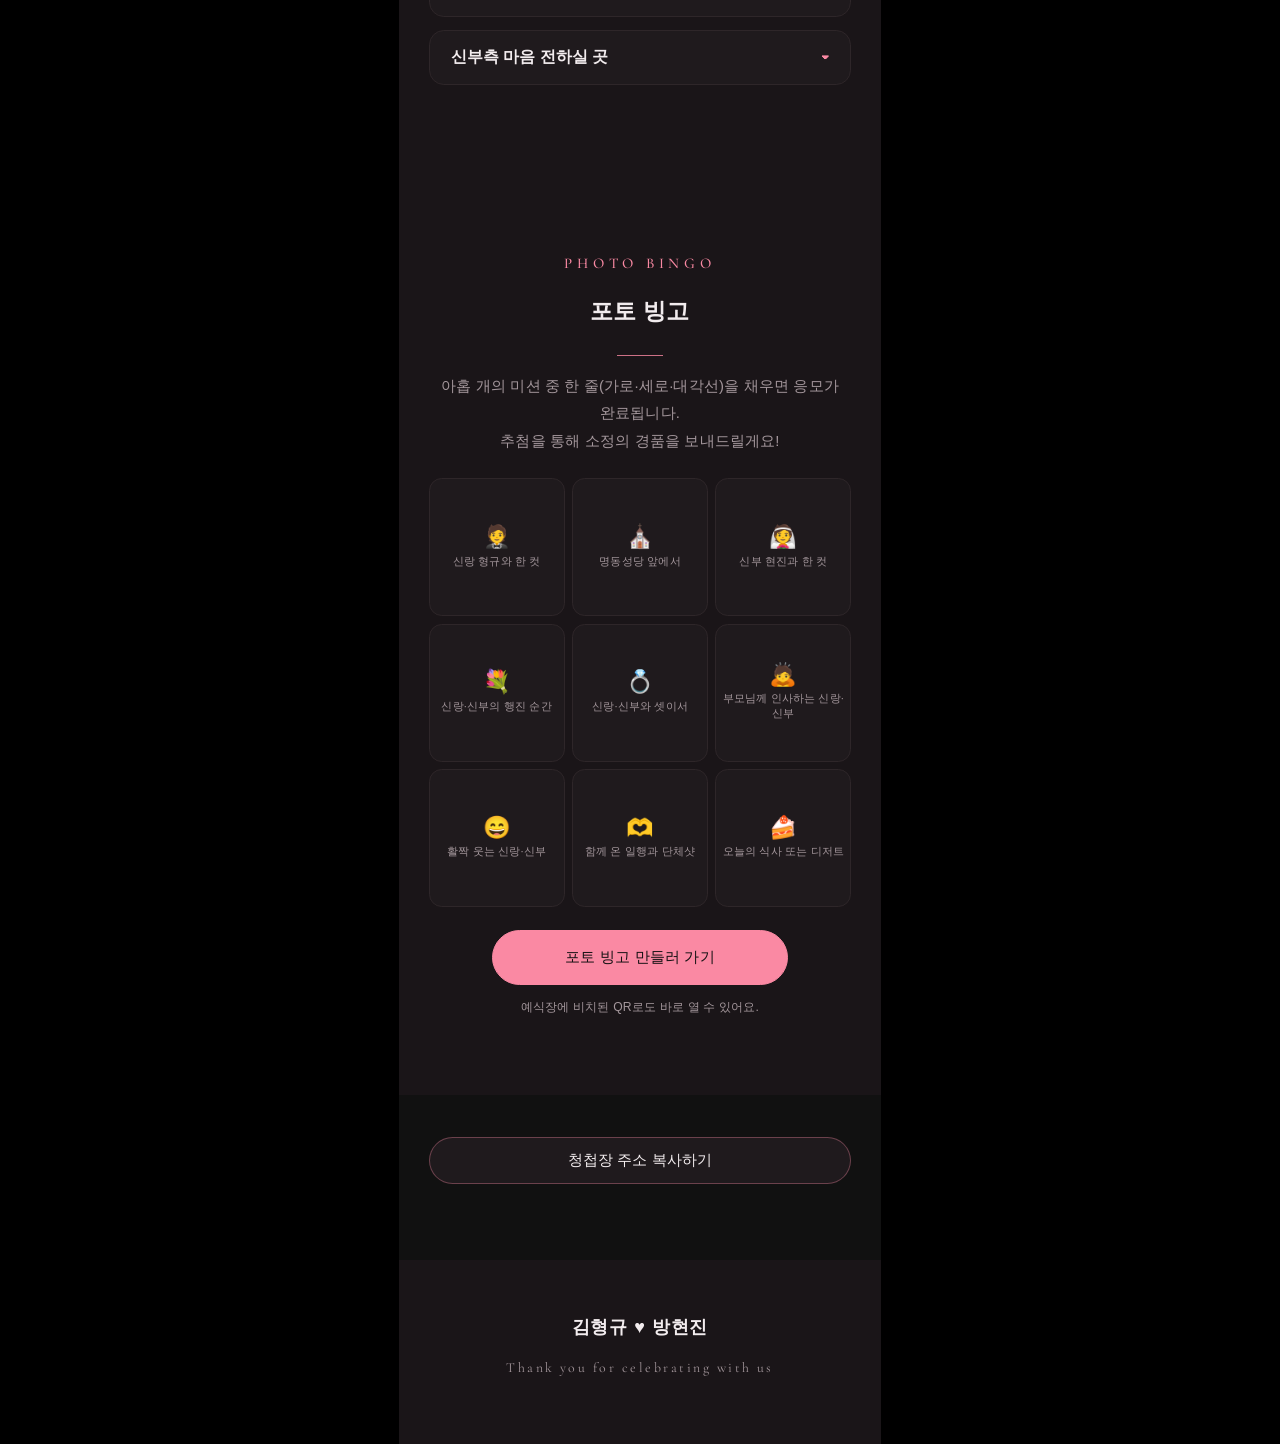
==== commit 2879bab8: "영상 제목을 Our Film 로 정리하고, 스크롤 중 화면이 밀리는 문제 해결 사진이 늦게 도착하면 그만큼 아래 내용이 밀려 내려가, PC에서 스크롤이 갑자기 튀는 느낌이 있었습니" ====
--- a/index.html
+++ b/index.html
@@ -147,7 +147,7 @@
     <section class="section calendar">
       <p class="section__label reveal">SAVE THE DATE</p>
       <h2 class="section__title reveal" id="calendar-title"></h2>
-      <img class="cal-photo reveal" src="assets/calendar.jpg" alt="2026년 11월 캘린더" loading="lazy" />
+      <img class="cal-photo reveal" src="assets/calendar.jpg" alt="2026년 11월 캘린더" loading="lazy" width="1080" height="1623" />
 
       <!-- 카운트다운 (일 : 시 : 분 : 초) -->
       <div class="countdown reveal">
@@ -176,7 +176,7 @@
         <p class="location__address reveal" id="venue-address"></p>
 
         <!-- 콜라주: 일러스트 아래를 지도 카드가 살짝 덮으며 올라옴 -->
-        <img class="location__illust reveal" src="assets/venue-bg.png" alt="명동성당 일러스트" loading="lazy" />
+        <img class="location__illust reveal" src="assets/venue-bg.png" alt="명동성당 일러스트" loading="lazy" width="1080" height="1094" />
 
         <!-- 실제 지도 (네이버 지도 — config의 naverClientId 사용) -->
         <div class="location__map reveal">
@@ -325,6 +325,7 @@
   <div class="toast" id="toast" hidden></div>
 
   <!-- 카카오 SDK는 공유 버튼이 가까워질 때 js/main.js 가 직접 불러옵니다 (초기 로딩 단축) -->
+  <script defer src="js/sizes.js"></script>
   <script defer src="js/config.js"></script>
   <script defer src="js/storage.js"></script>
   <script defer src="js/main.js"></script>
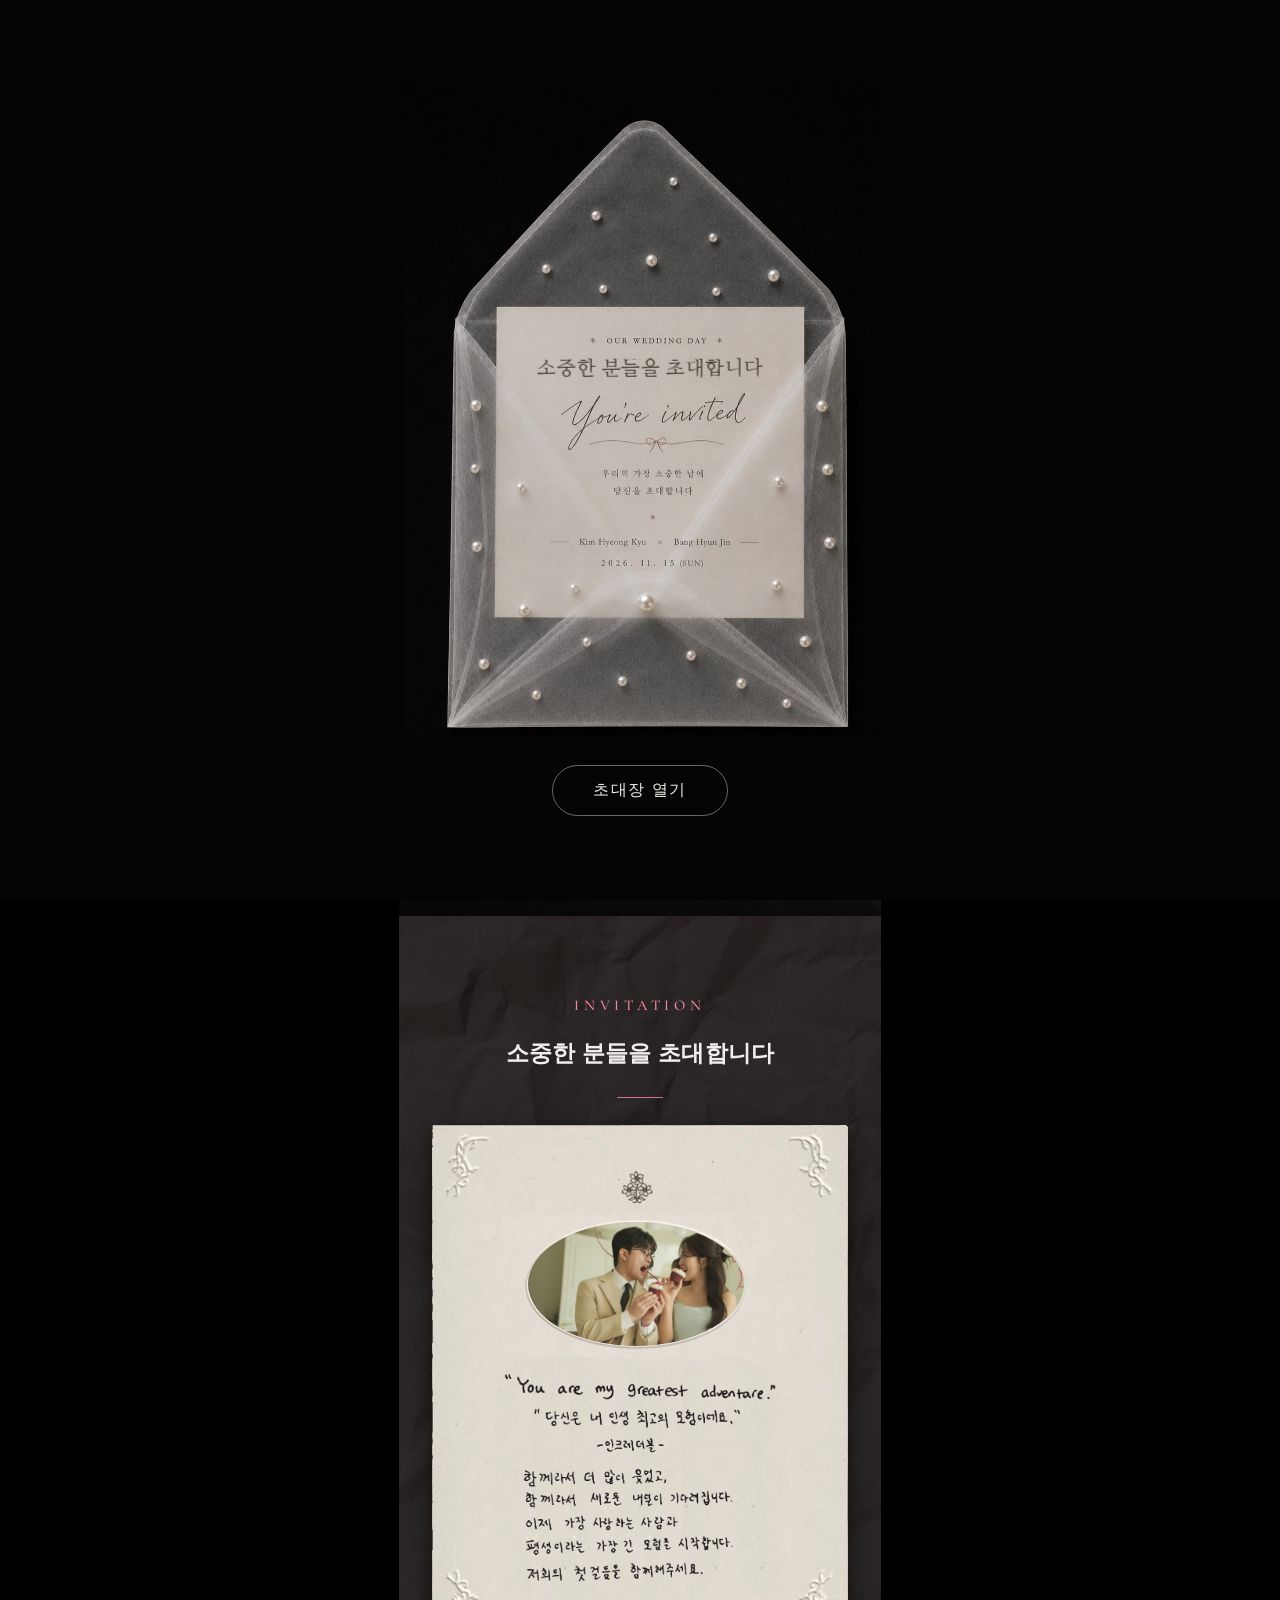
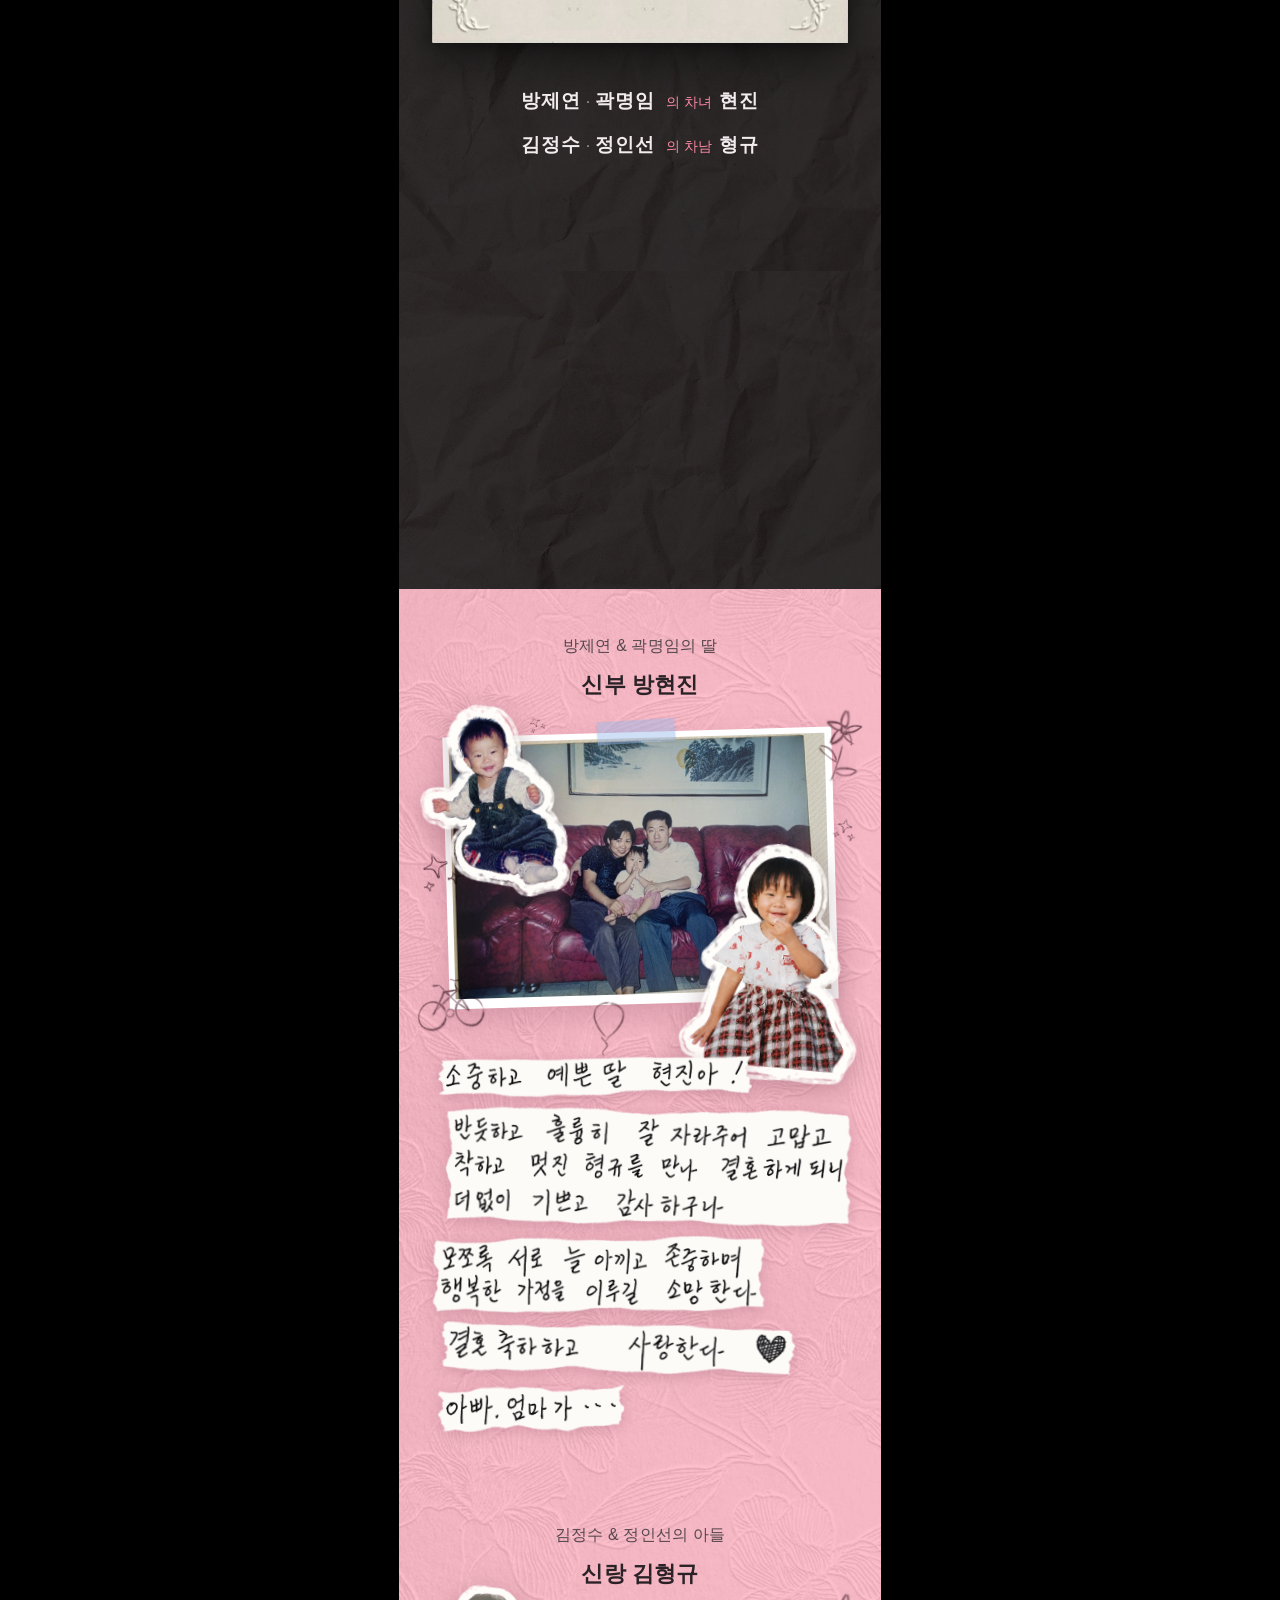
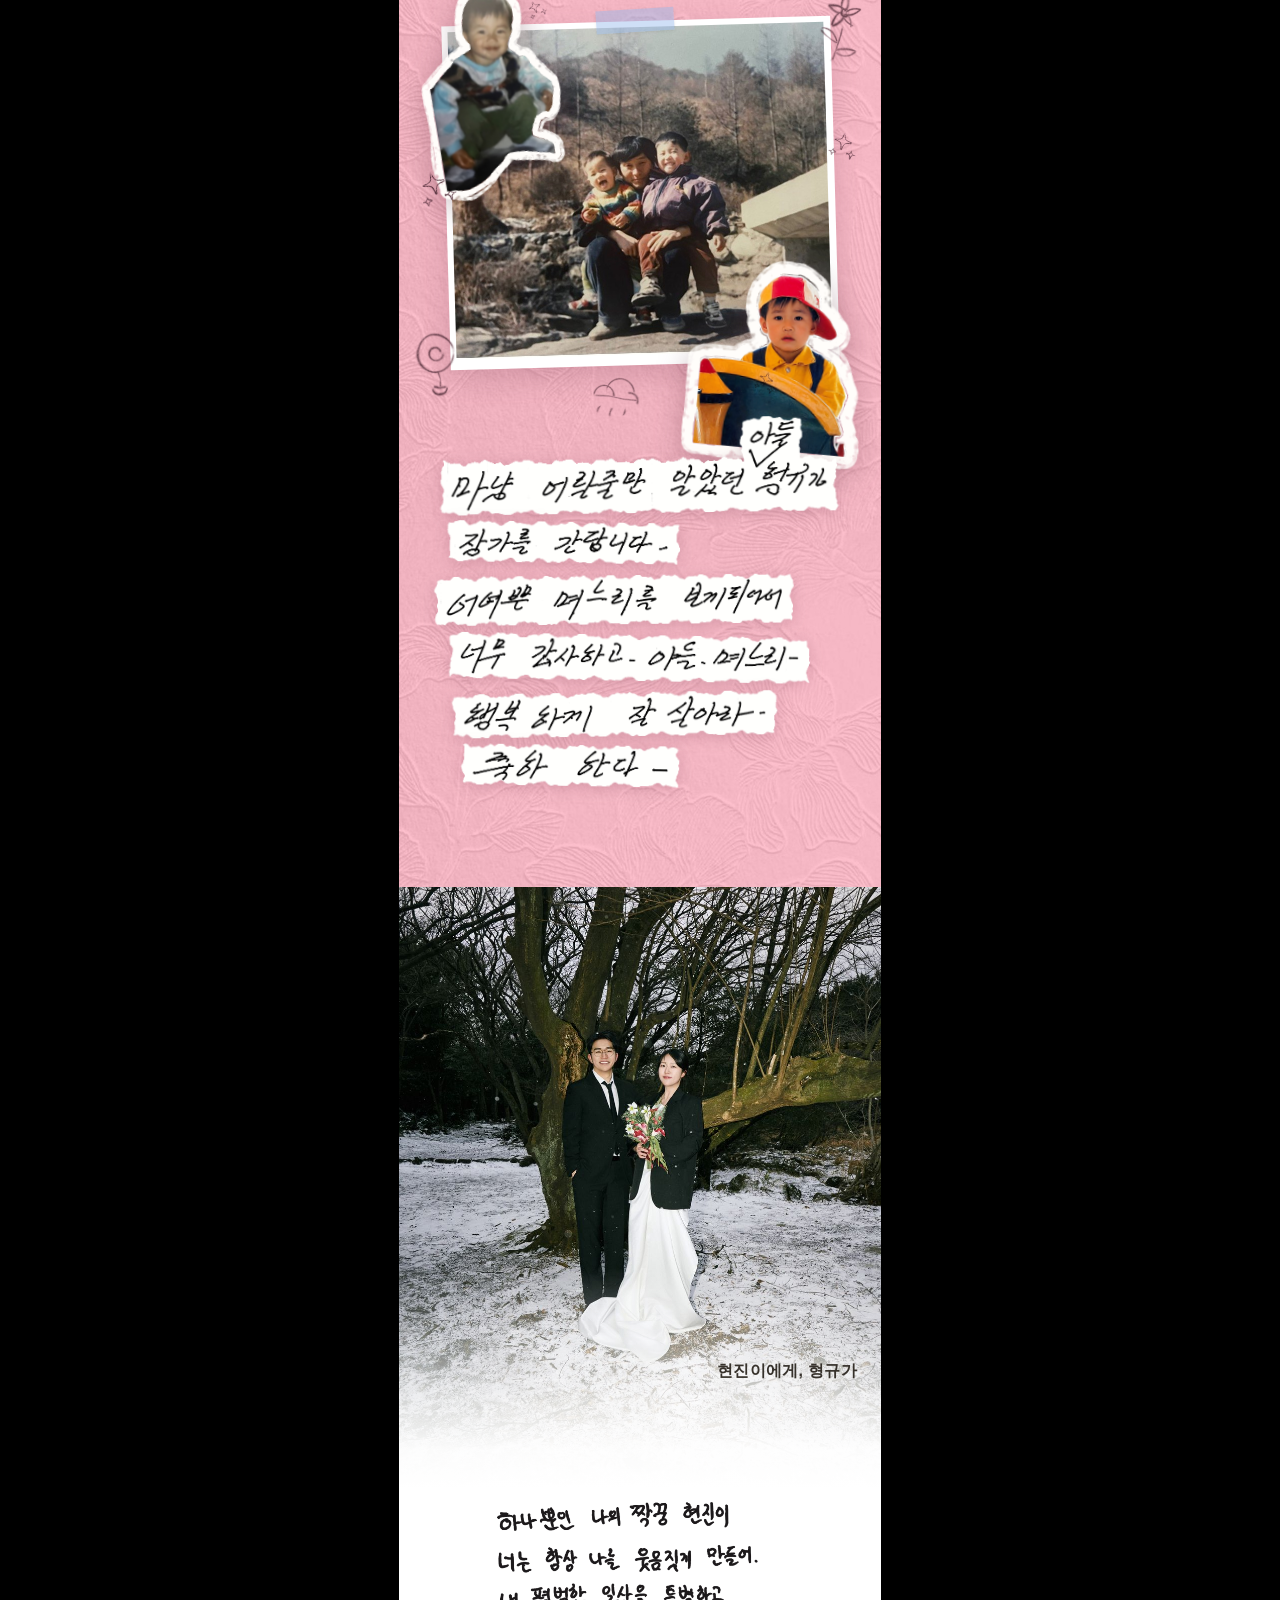
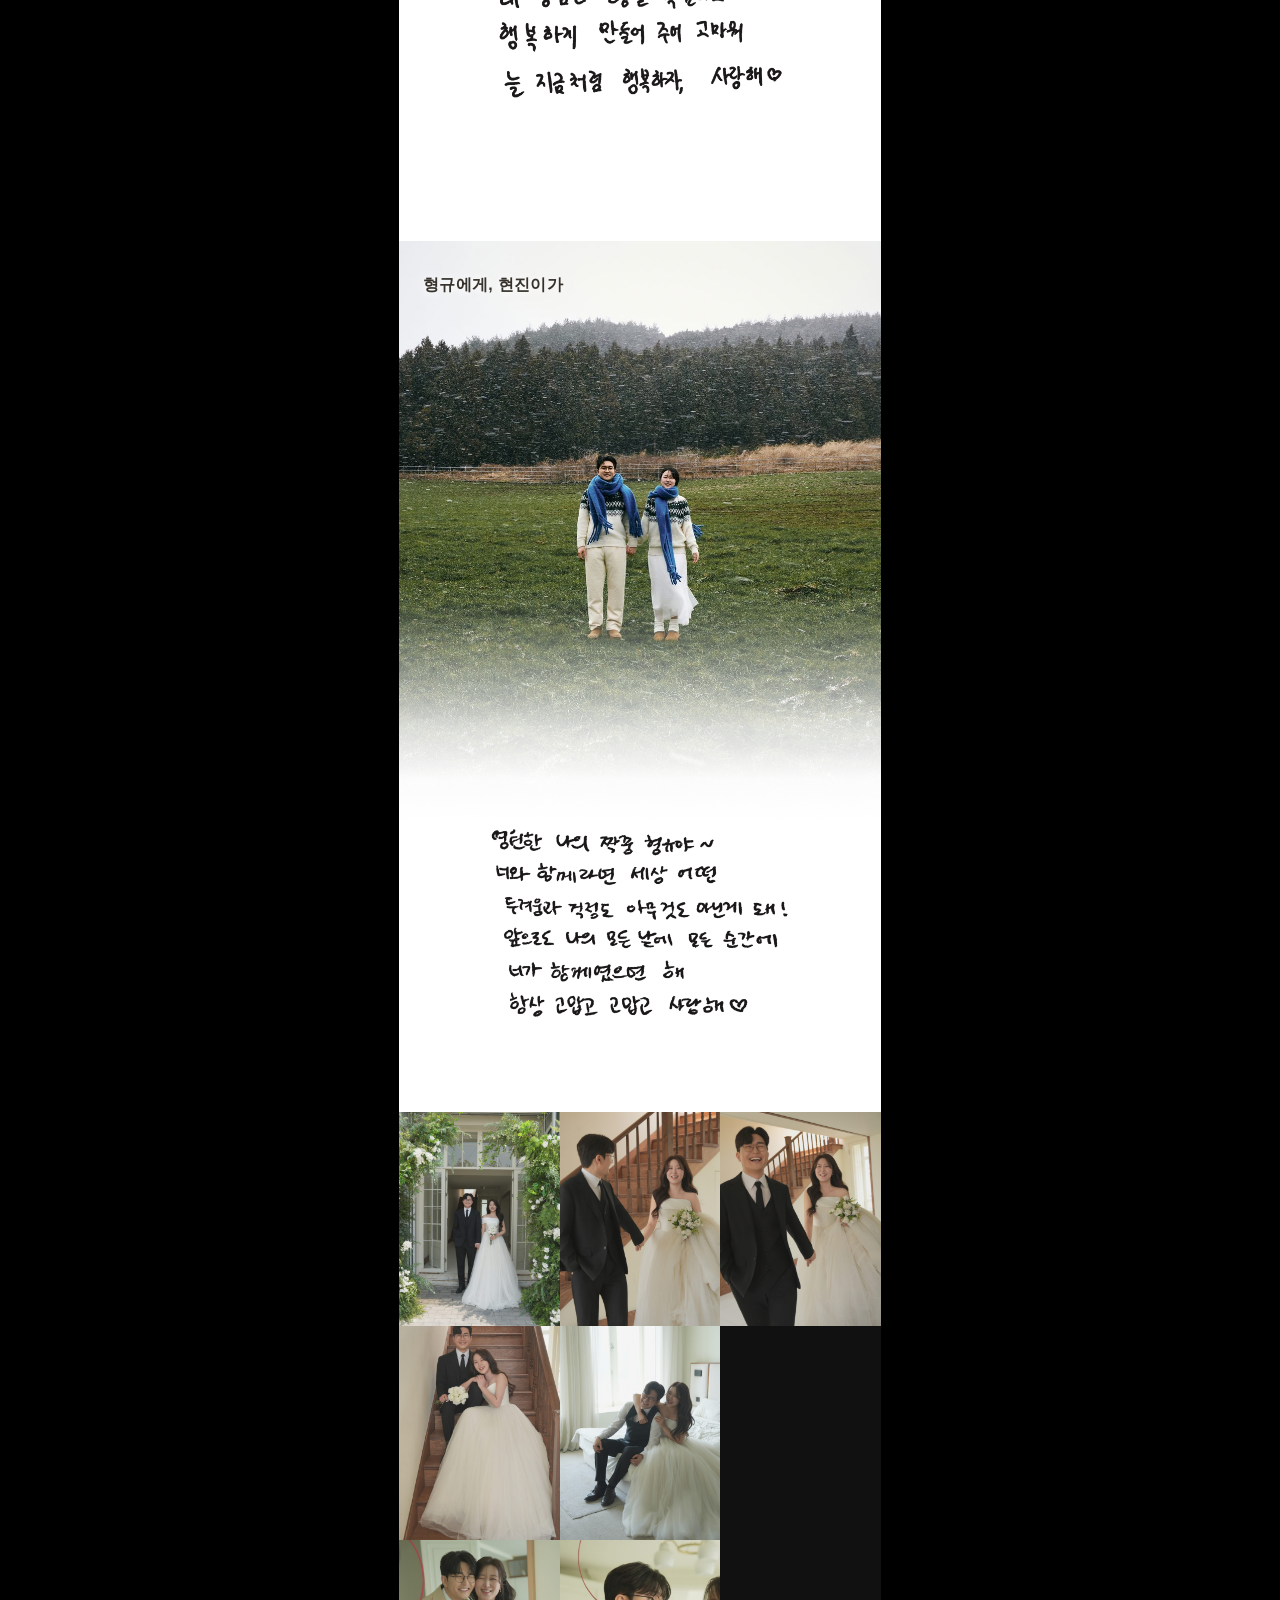
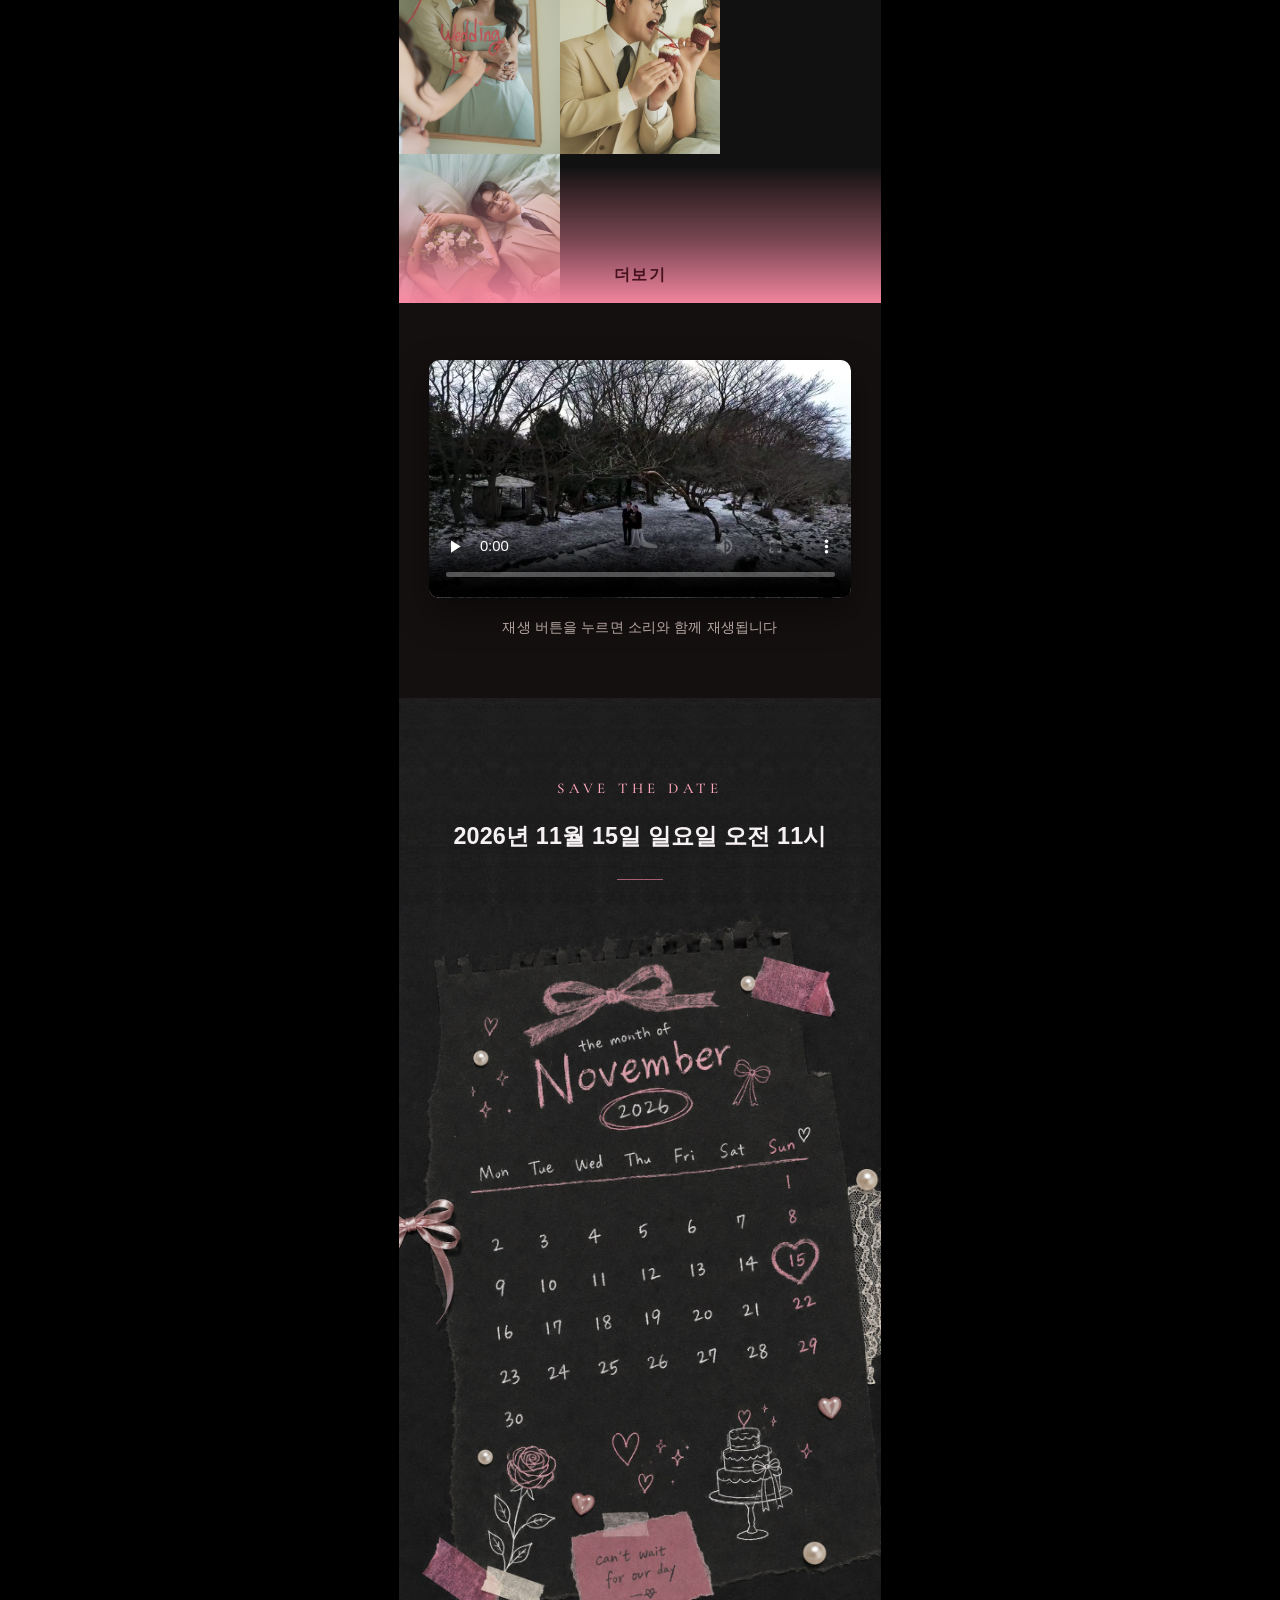
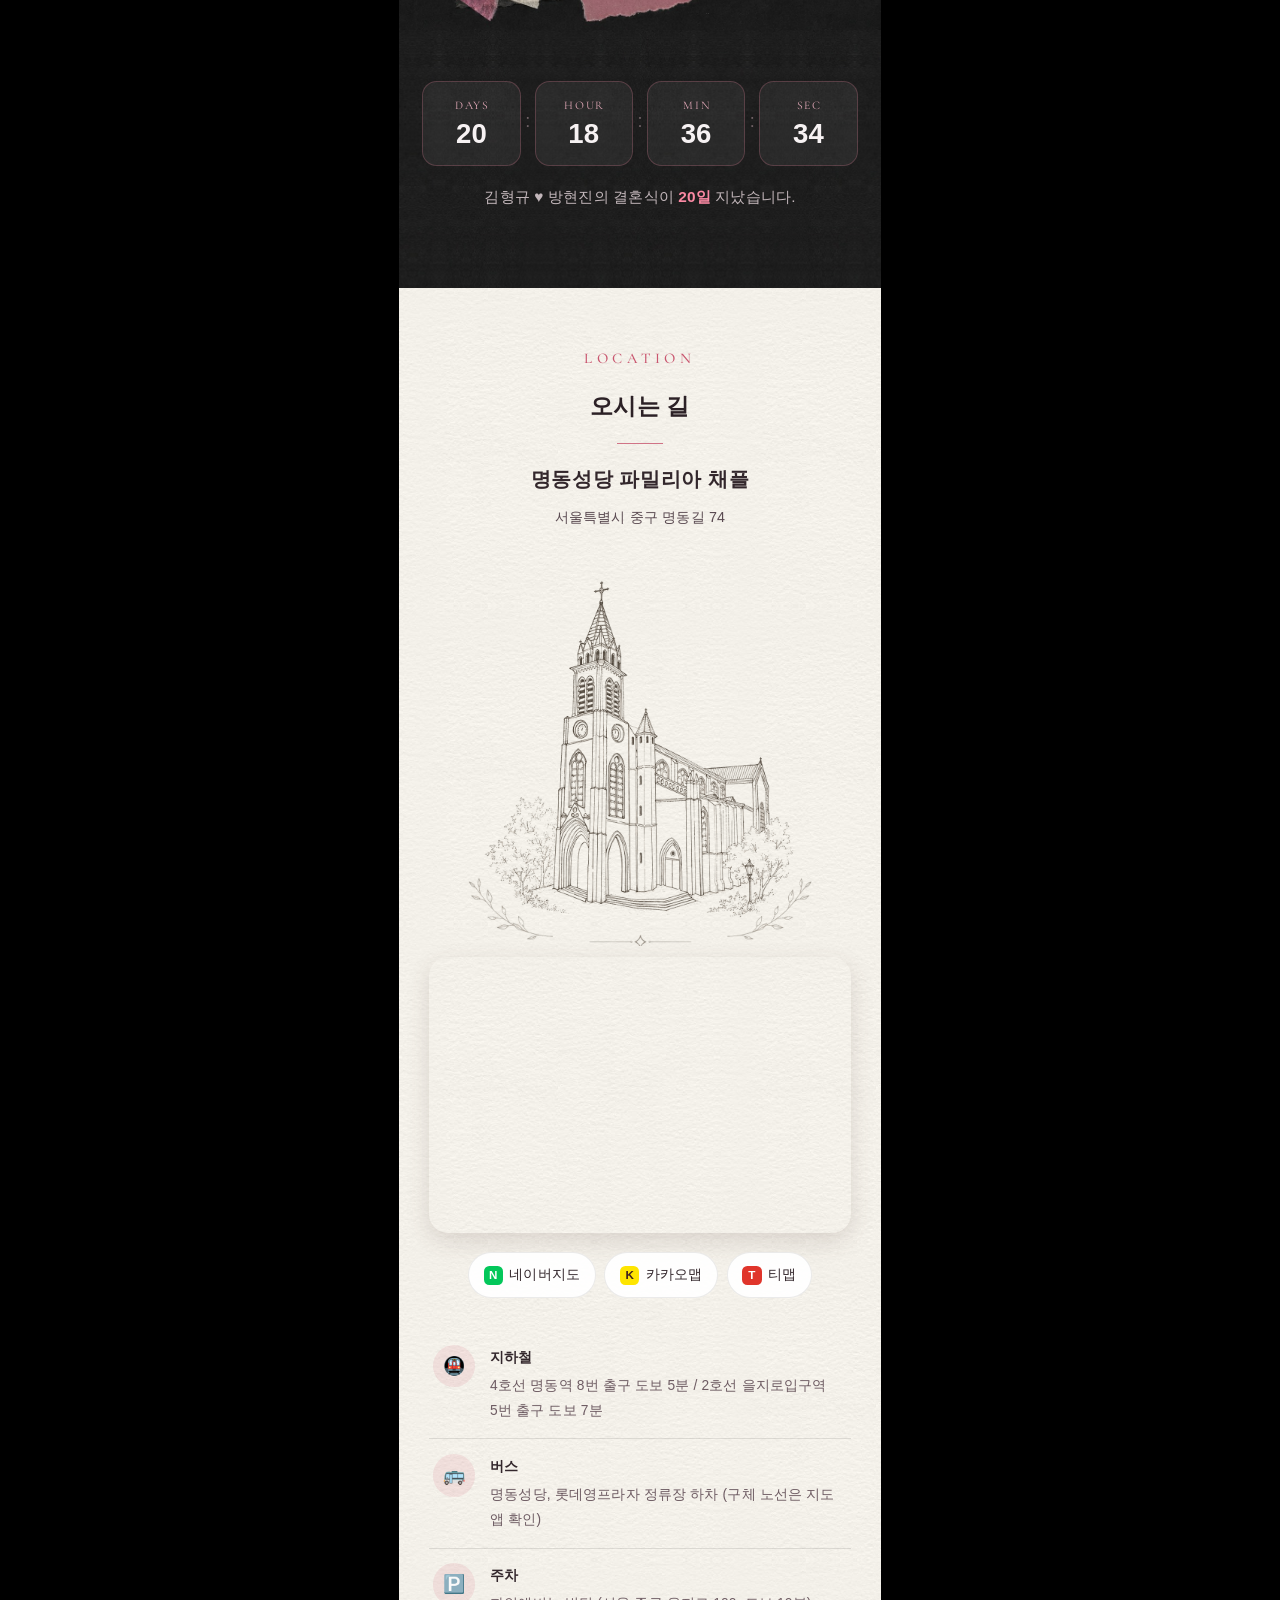
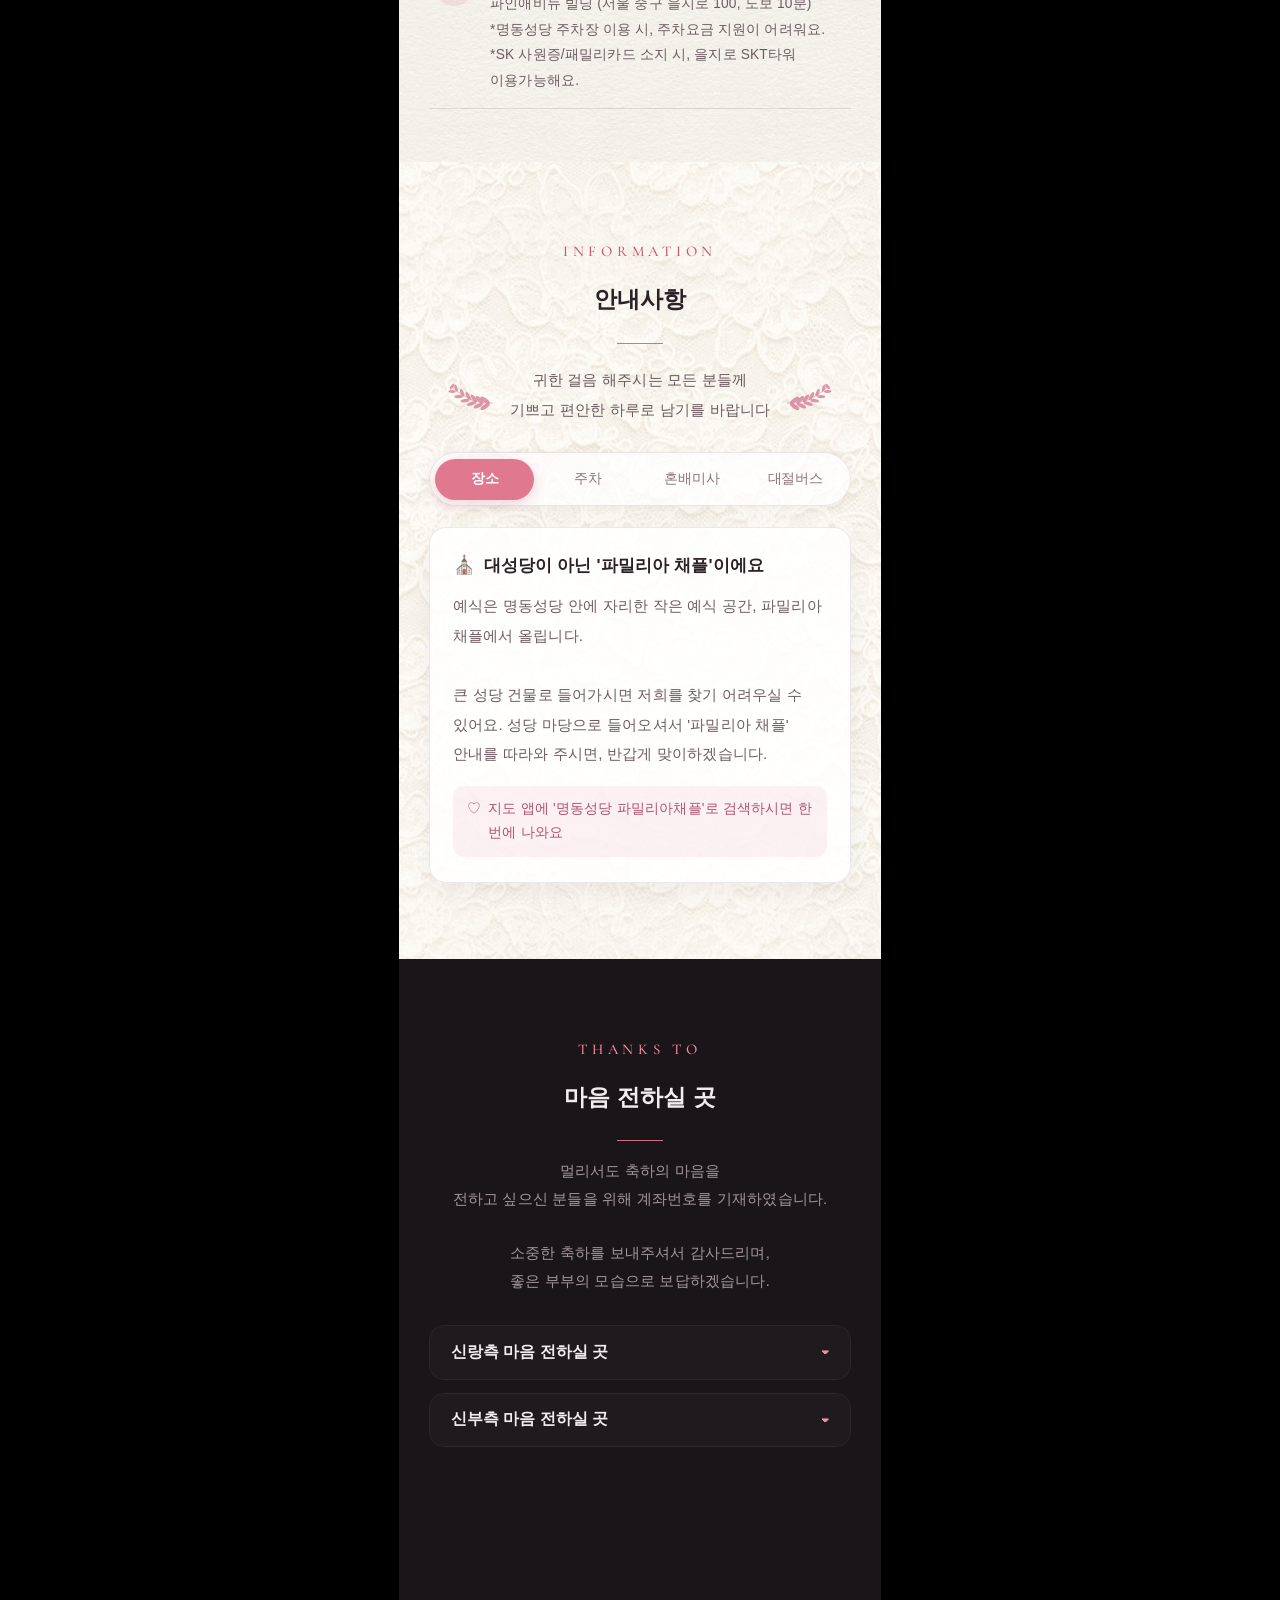
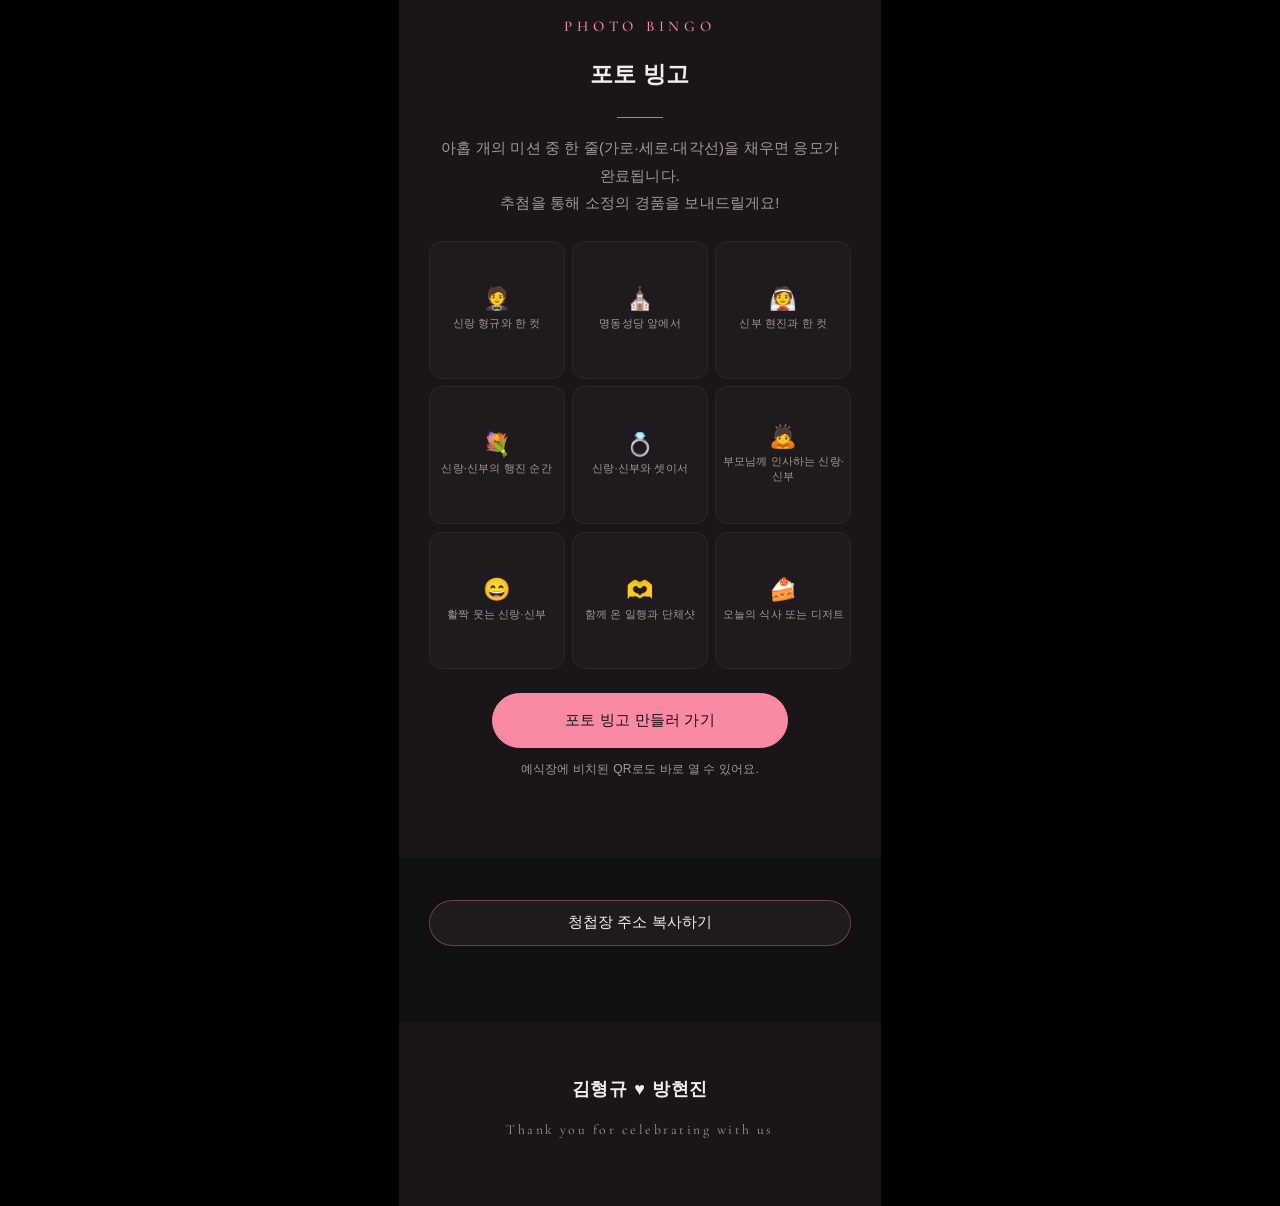
==== commit 59f1f6fb: "달력·성당 그림 원래 비율로 복구하고, 영상은 제목 없이 갤러리 뒤로 이동 - width/height 속성이 높이를 그대로 강제해 두 그림이 세로로 늘어났던 것을 바로잡음 (비율만" ====
--- a/index.html
+++ b/index.html
@@ -124,17 +124,6 @@
       <div id="letter-list"></div>
     </section>
 
-    <!-- ═══════════ 3.7 영상 ═══════════
-         js/config.js 의 film 항목에 파일 경로를 넣으면 나타납니다. 비우면 섹션이 숨겨집니다. -->
-    <section class="section film" id="film-section" hidden>
-      <p class="section__label reveal" id="film-label"></p>
-      <h2 class="section__title reveal" id="film-title"></h2>
-      <div class="film__frame reveal">
-        <video id="film-video" playsinline preload="none" controls controlslist="nodownload"></video>
-      </div>
-      <p class="film__caption reveal" id="film-caption"></p>
-    </section>
-
     <!-- ═══════════ 4. 갤러리 (풀블리드 바둑판) ═══════════ -->
     <section class="gallery">
       <div class="gallery__wrap" id="gallery-wrap">
@@ -143,11 +132,20 @@
       </div>
     </section>
 
+    <!-- ═══════════ 4.5 영상 ═══════════
+         js/config.js 의 film 항목에 파일 경로를 넣으면 나타납니다. 비우면 섹션이 숨겨집니다. -->
+    <section class="section film" id="film-section" hidden>
+      <div class="film__frame reveal">
+        <video id="film-video" playsinline preload="none" controls controlslist="nodownload"></video>
+      </div>
+      <p class="film__caption reveal" id="film-caption"></p>
+    </section>
+
     <!-- ═══════════ 5. 달력 · 예식 안내 ═══════════ -->
     <section class="section calendar">
       <p class="section__label reveal">SAVE THE DATE</p>
       <h2 class="section__title reveal" id="calendar-title"></h2>
-      <img class="cal-photo reveal" src="assets/calendar.jpg" alt="2026년 11월 캘린더" loading="lazy" width="1080" height="1623" />
+      <img class="cal-photo reveal" src="assets/calendar.jpg" alt="2026년 11월 캘린더" loading="lazy" style="aspect-ratio:1080/1623" />
 
       <!-- 카운트다운 (일 : 시 : 분 : 초) -->
       <div class="countdown reveal">
@@ -176,7 +174,7 @@
         <p class="location__address reveal" id="venue-address"></p>
 
         <!-- 콜라주: 일러스트 아래를 지도 카드가 살짝 덮으며 올라옴 -->
-        <img class="location__illust reveal" src="assets/venue-bg.png" alt="명동성당 일러스트" loading="lazy" width="1080" height="1094" />
+        <img class="location__illust reveal" src="assets/venue-bg.png" alt="명동성당 일러스트" loading="lazy" style="aspect-ratio:1080/1094" />
 
         <!-- 실제 지도 (네이버 지도 — config의 naverClientId 사용) -->
         <div class="location__map reveal">
--- a/css/style.css
+++ b/css/style.css
@@ -603,7 +603,7 @@
 .film .section__title { color: #f4ecea; }
 .film .section__title::after { background: var(--accent); opacity: .75; }
 .film__frame {
-  margin: 26px auto 0;
+  margin: 0 auto;
   width: 100%;
   max-width: 520px;
   border-radius: 10px;
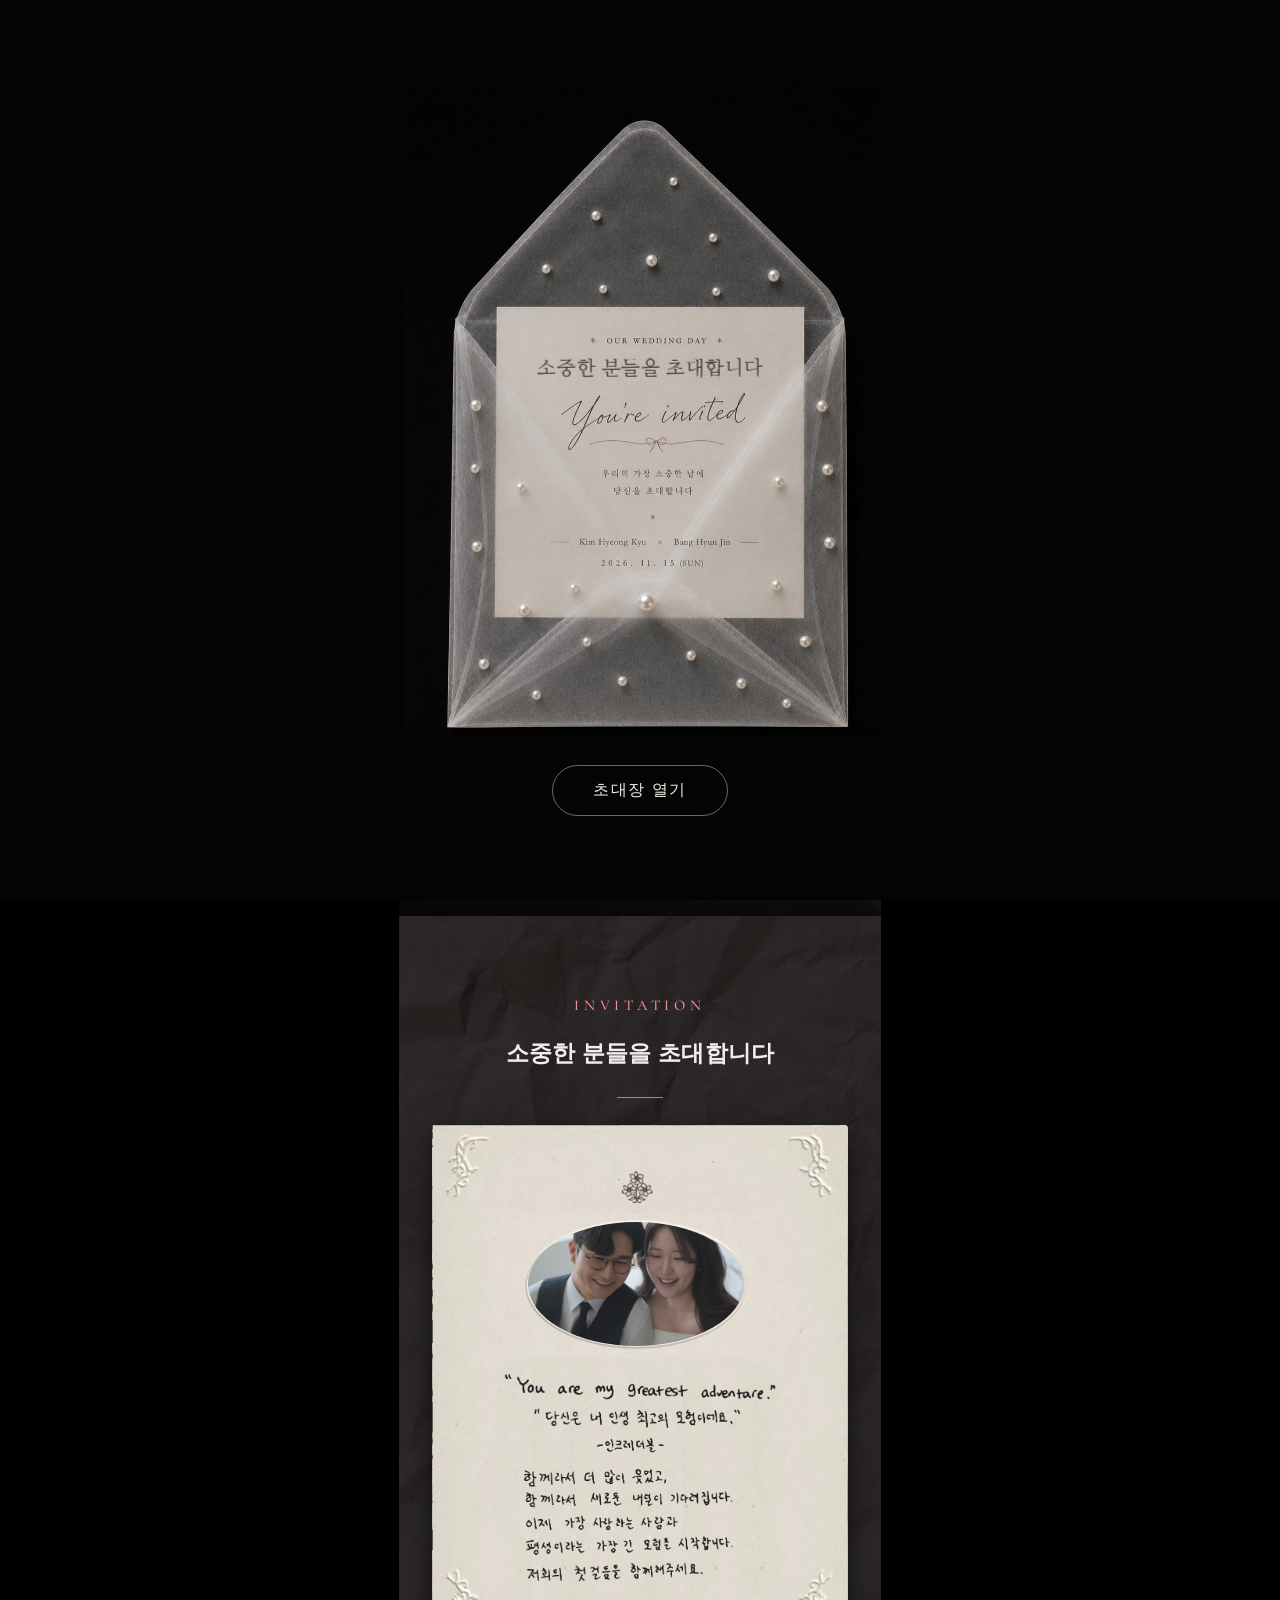
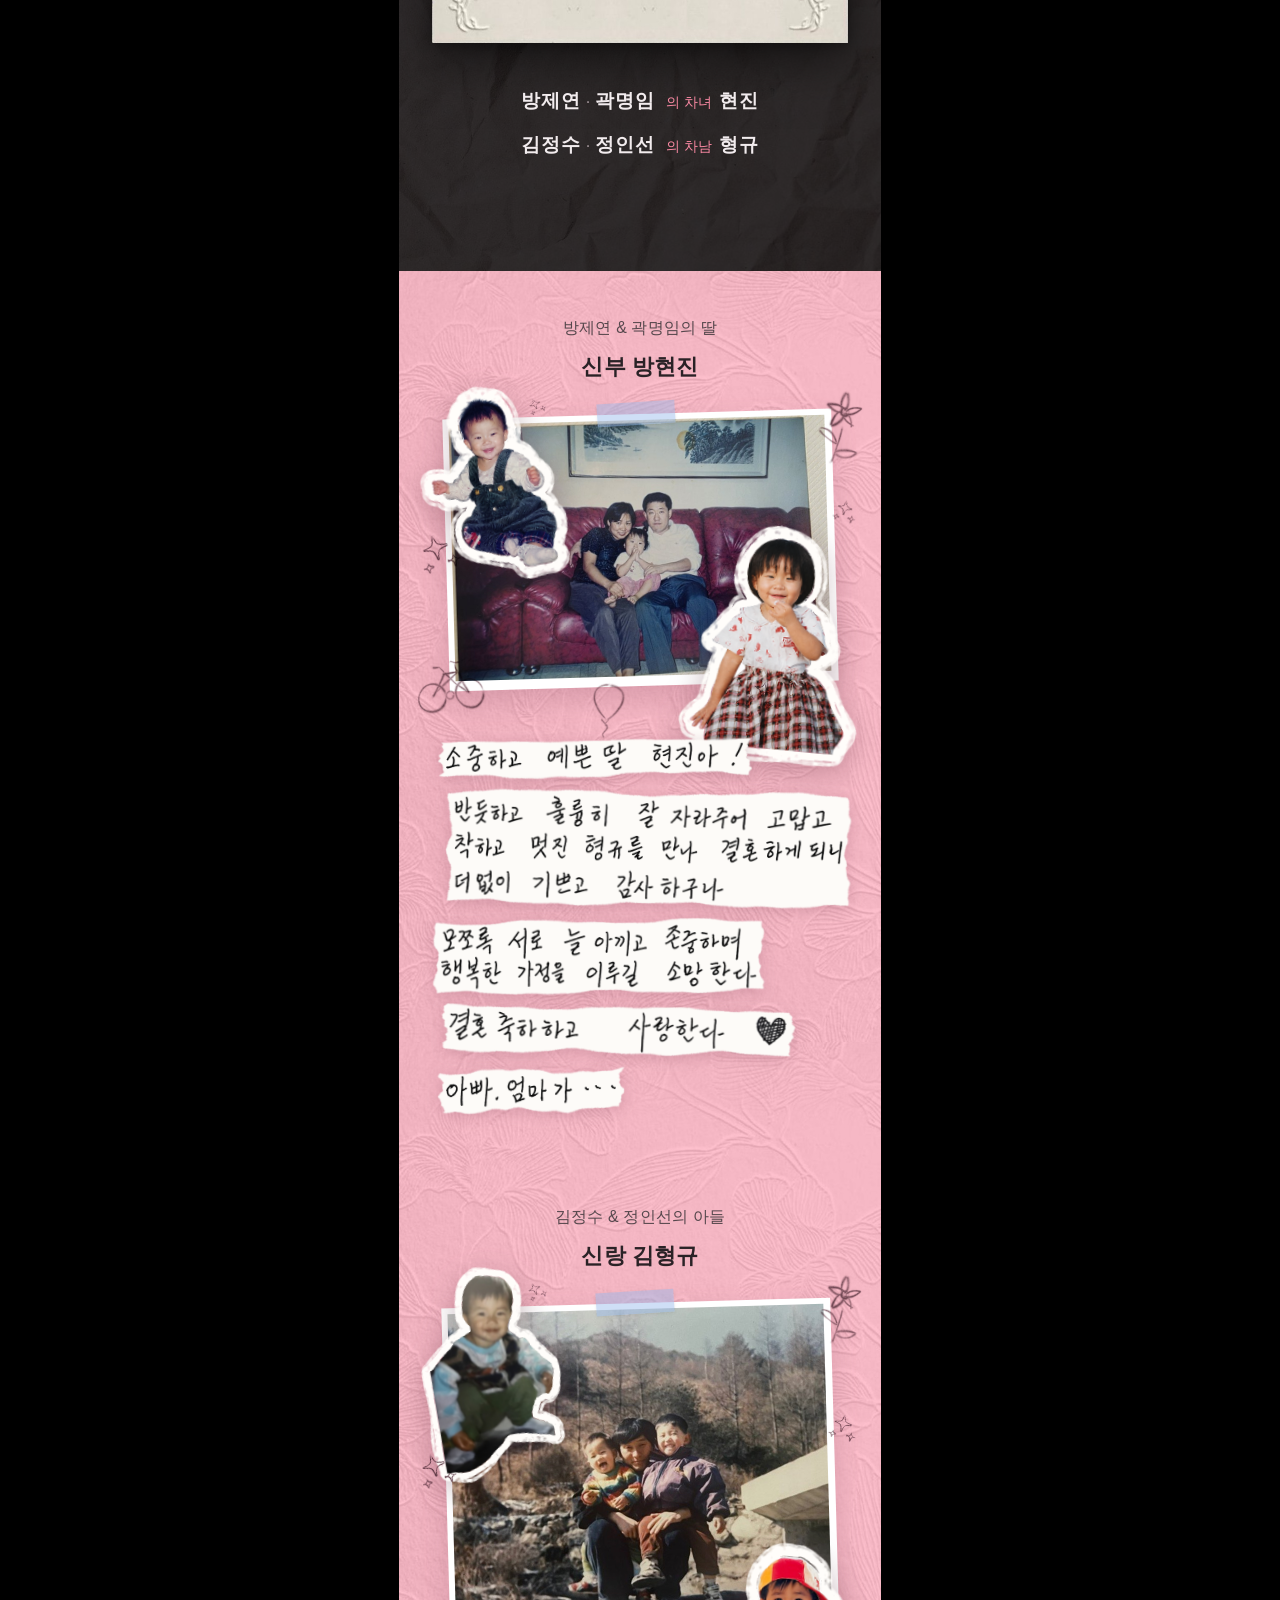
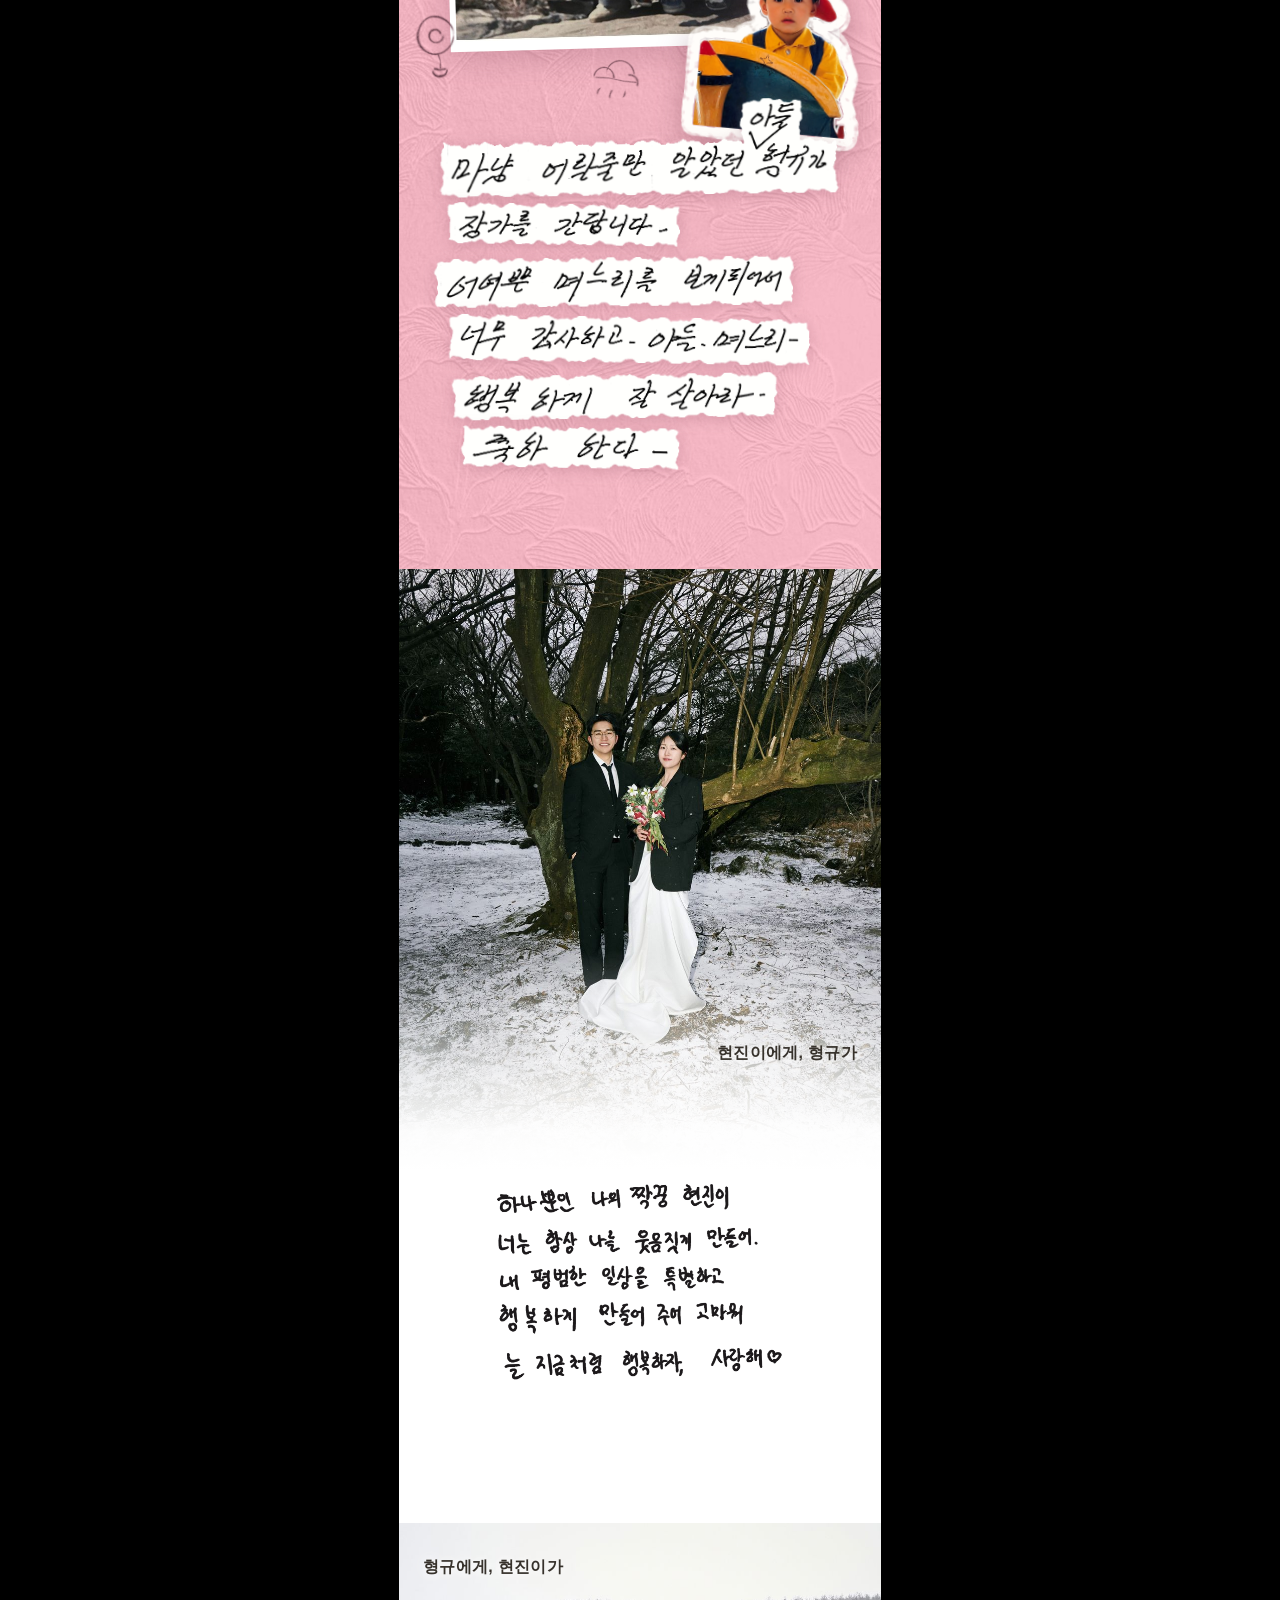
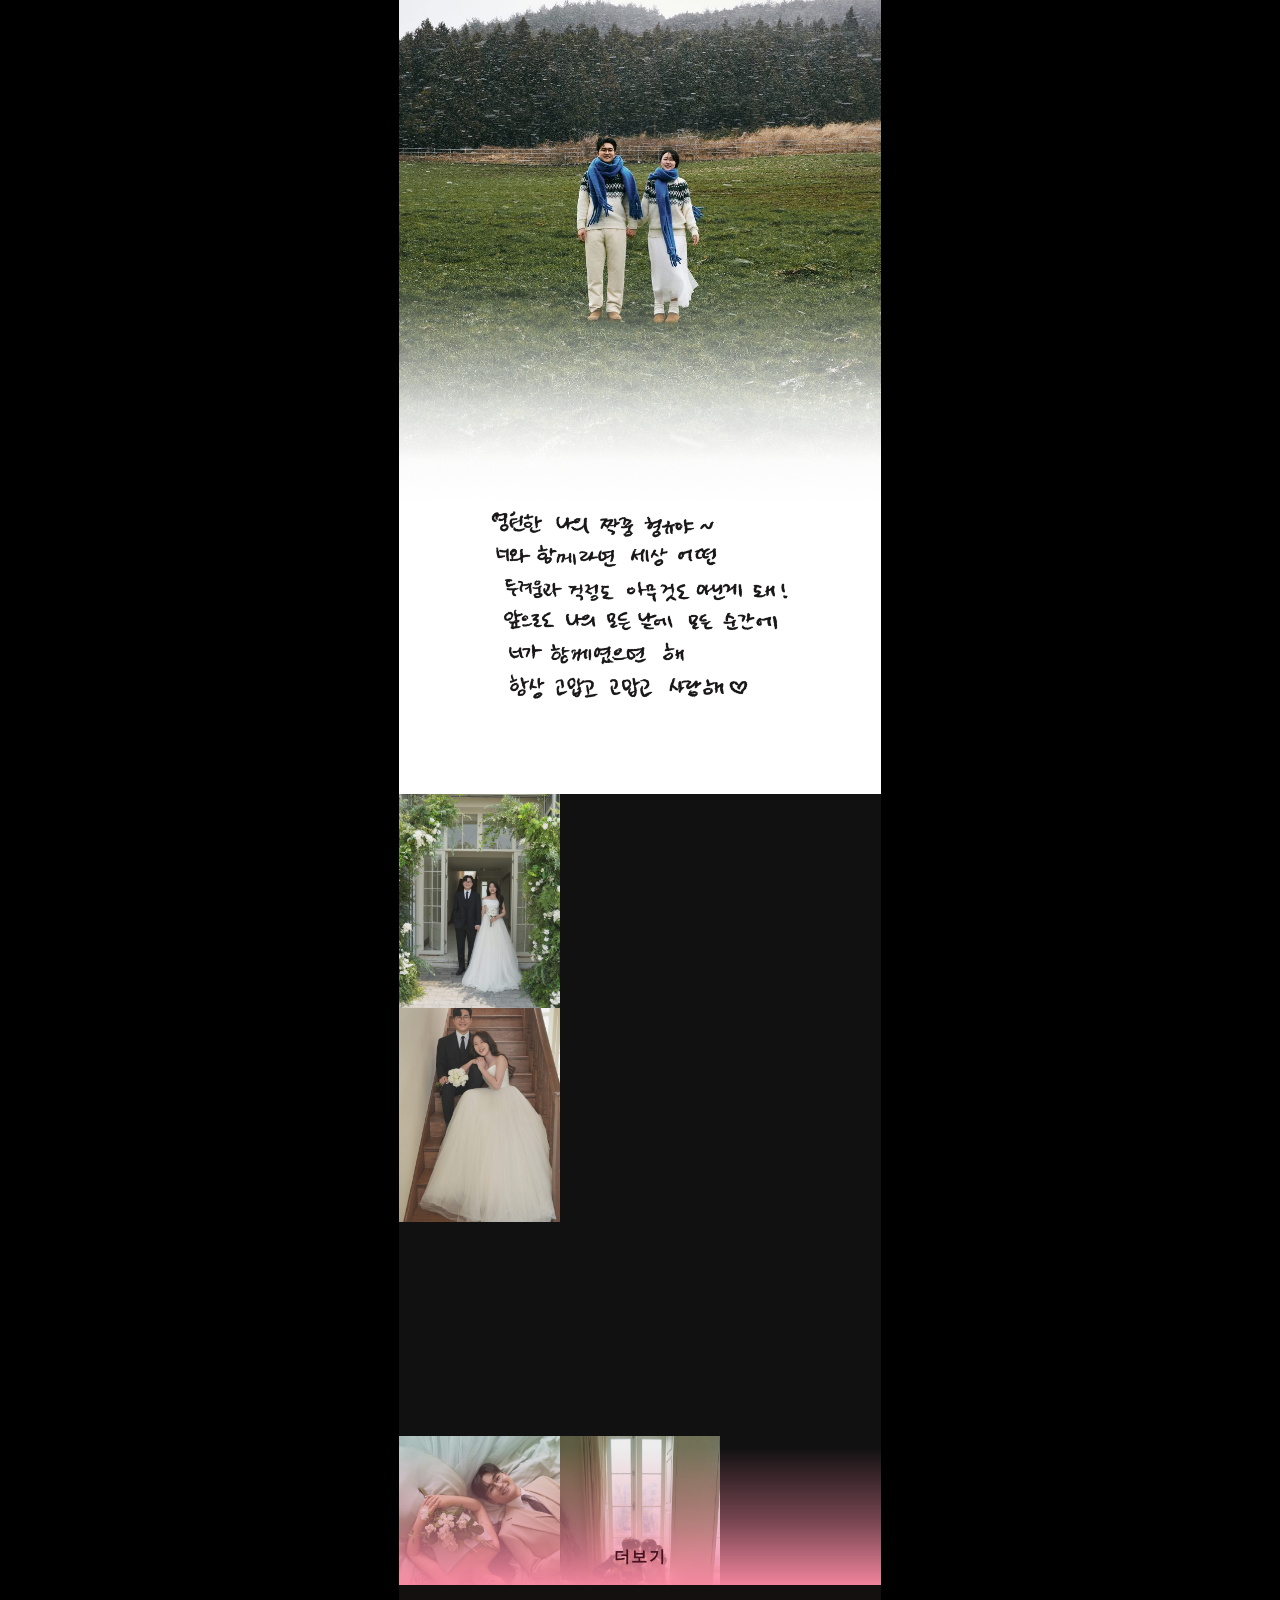
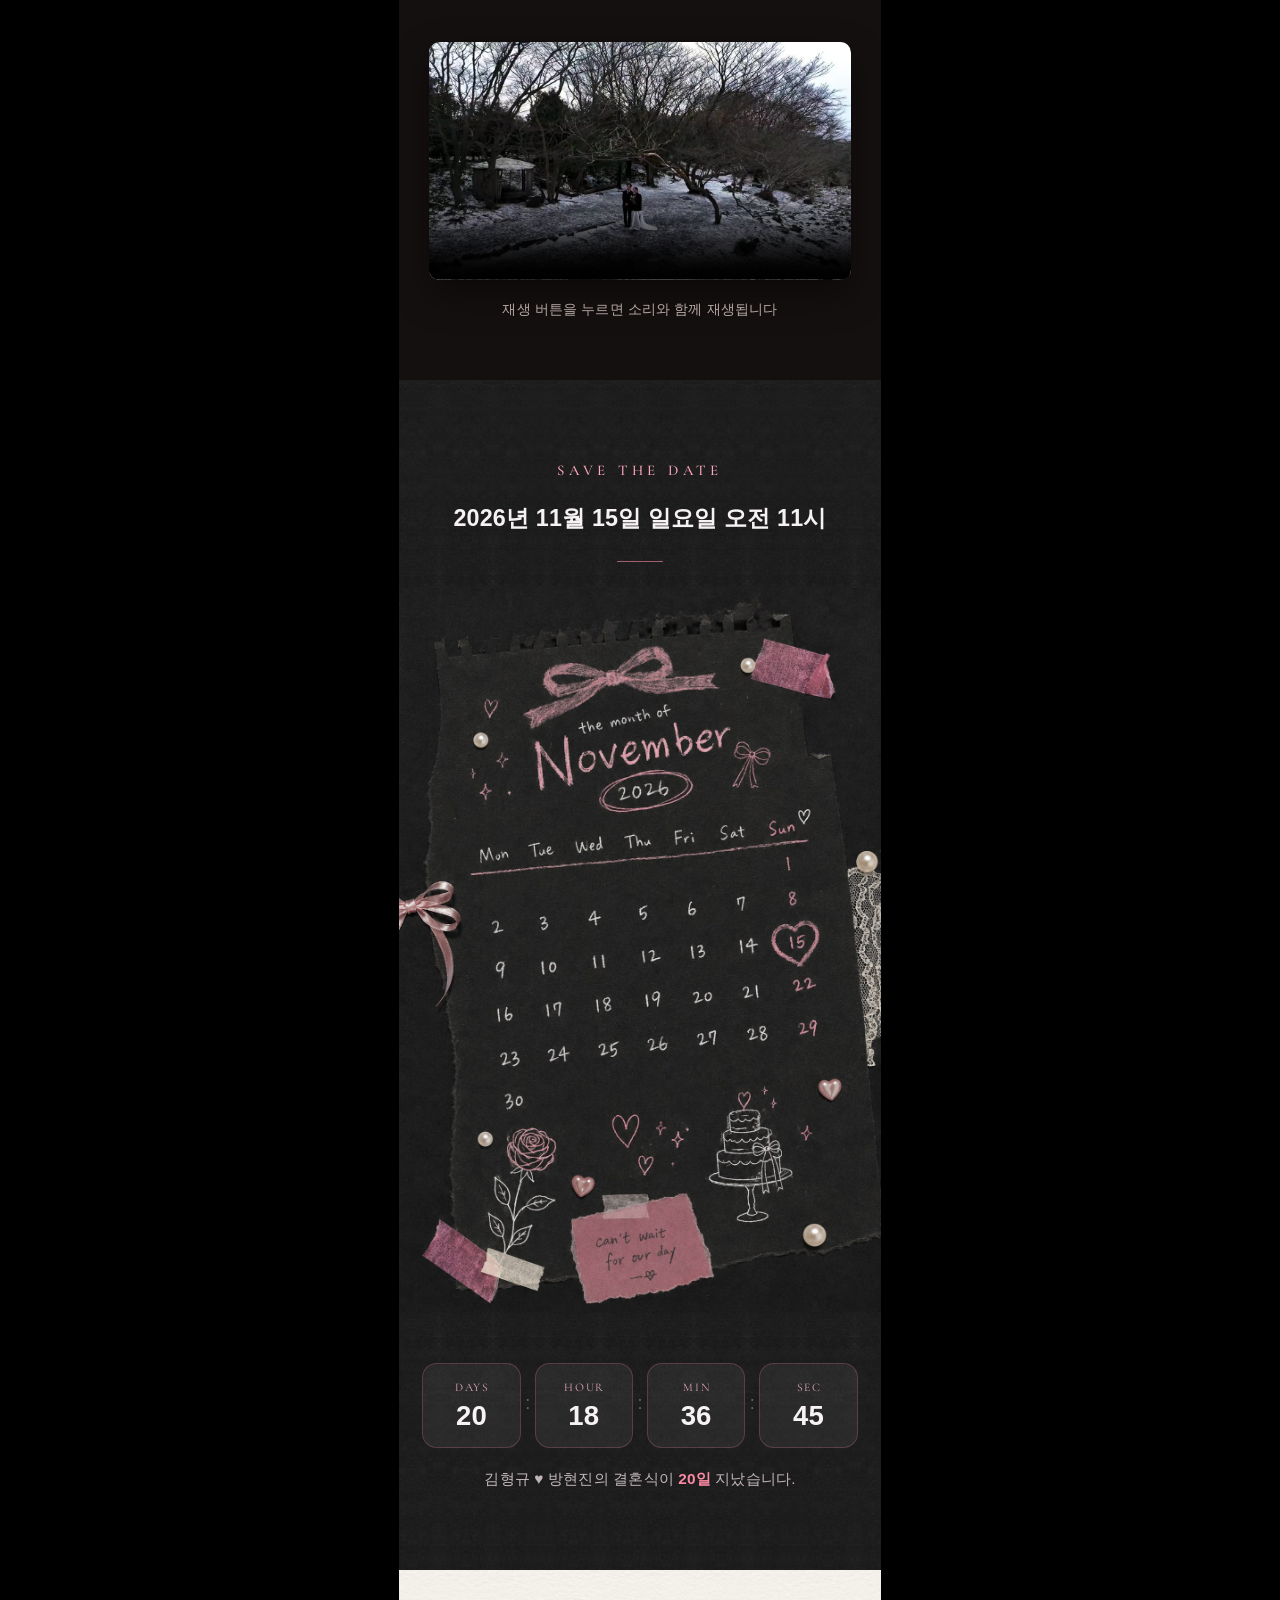
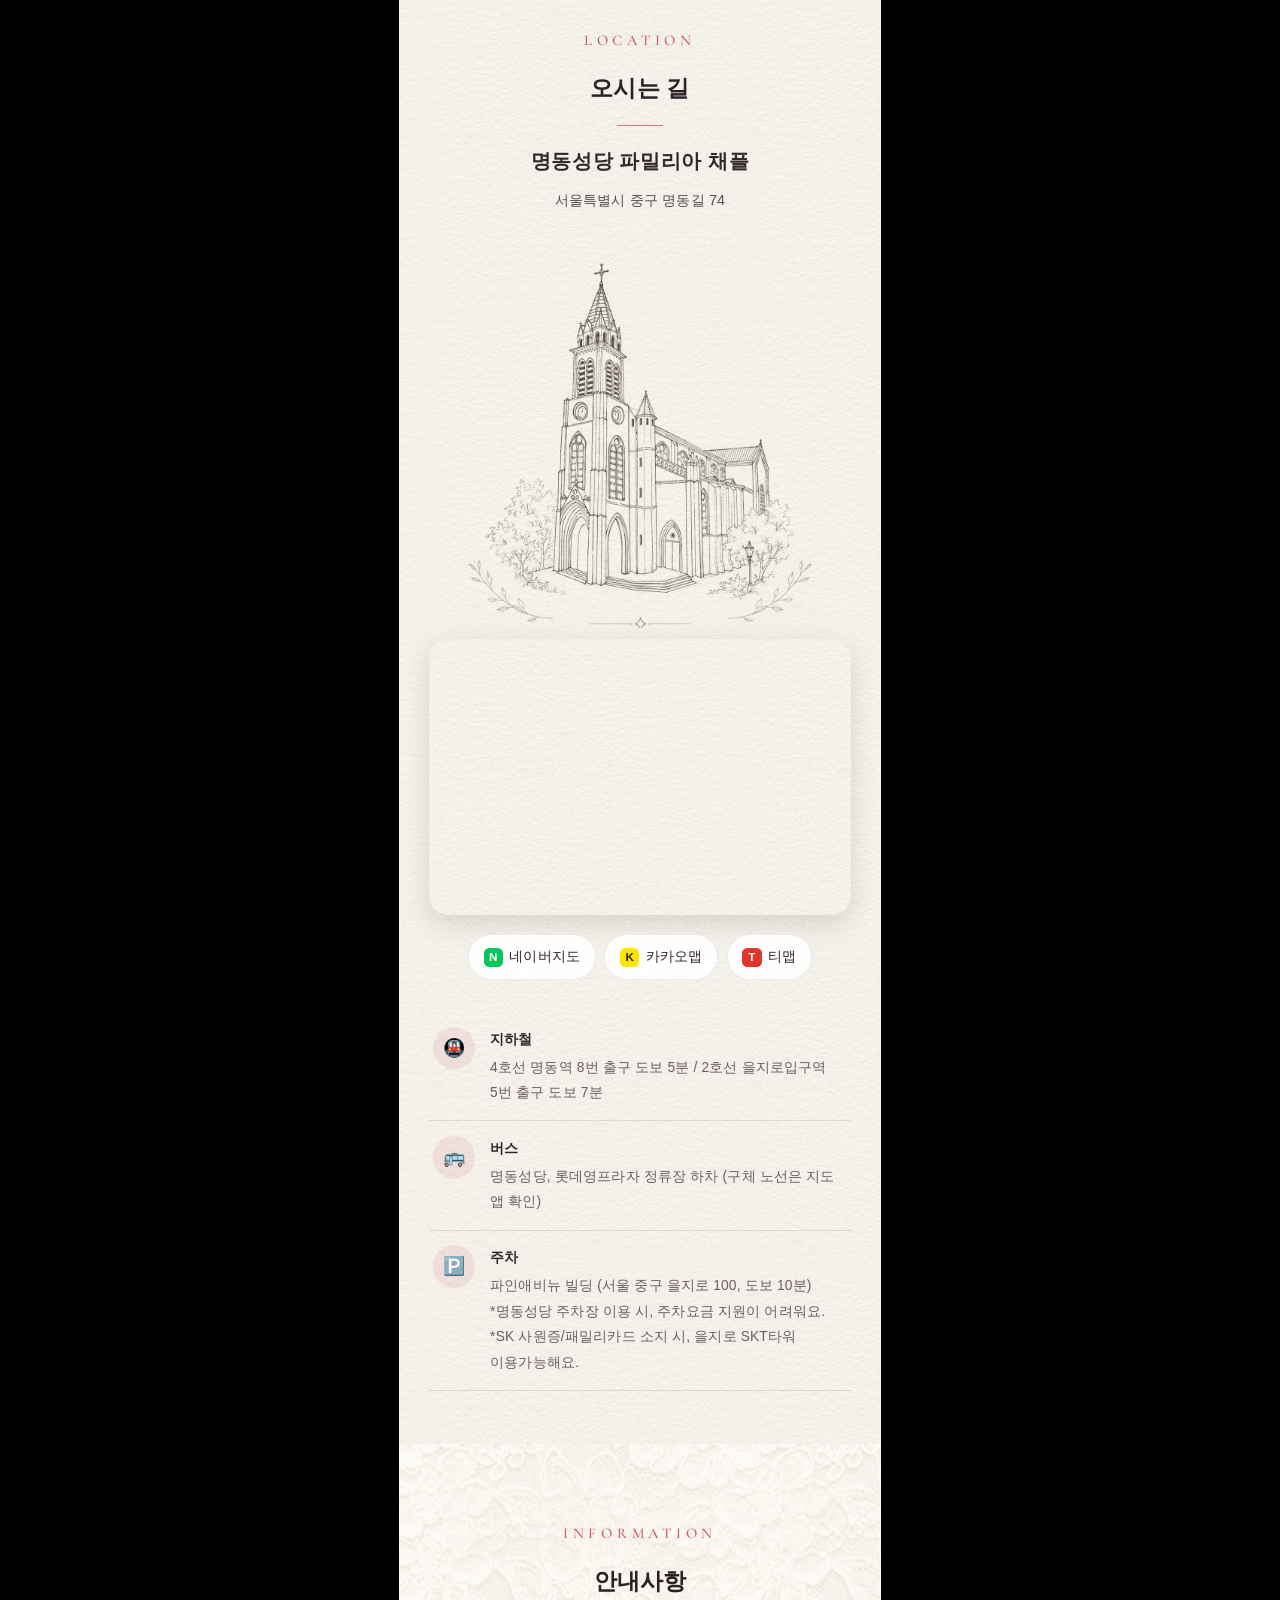
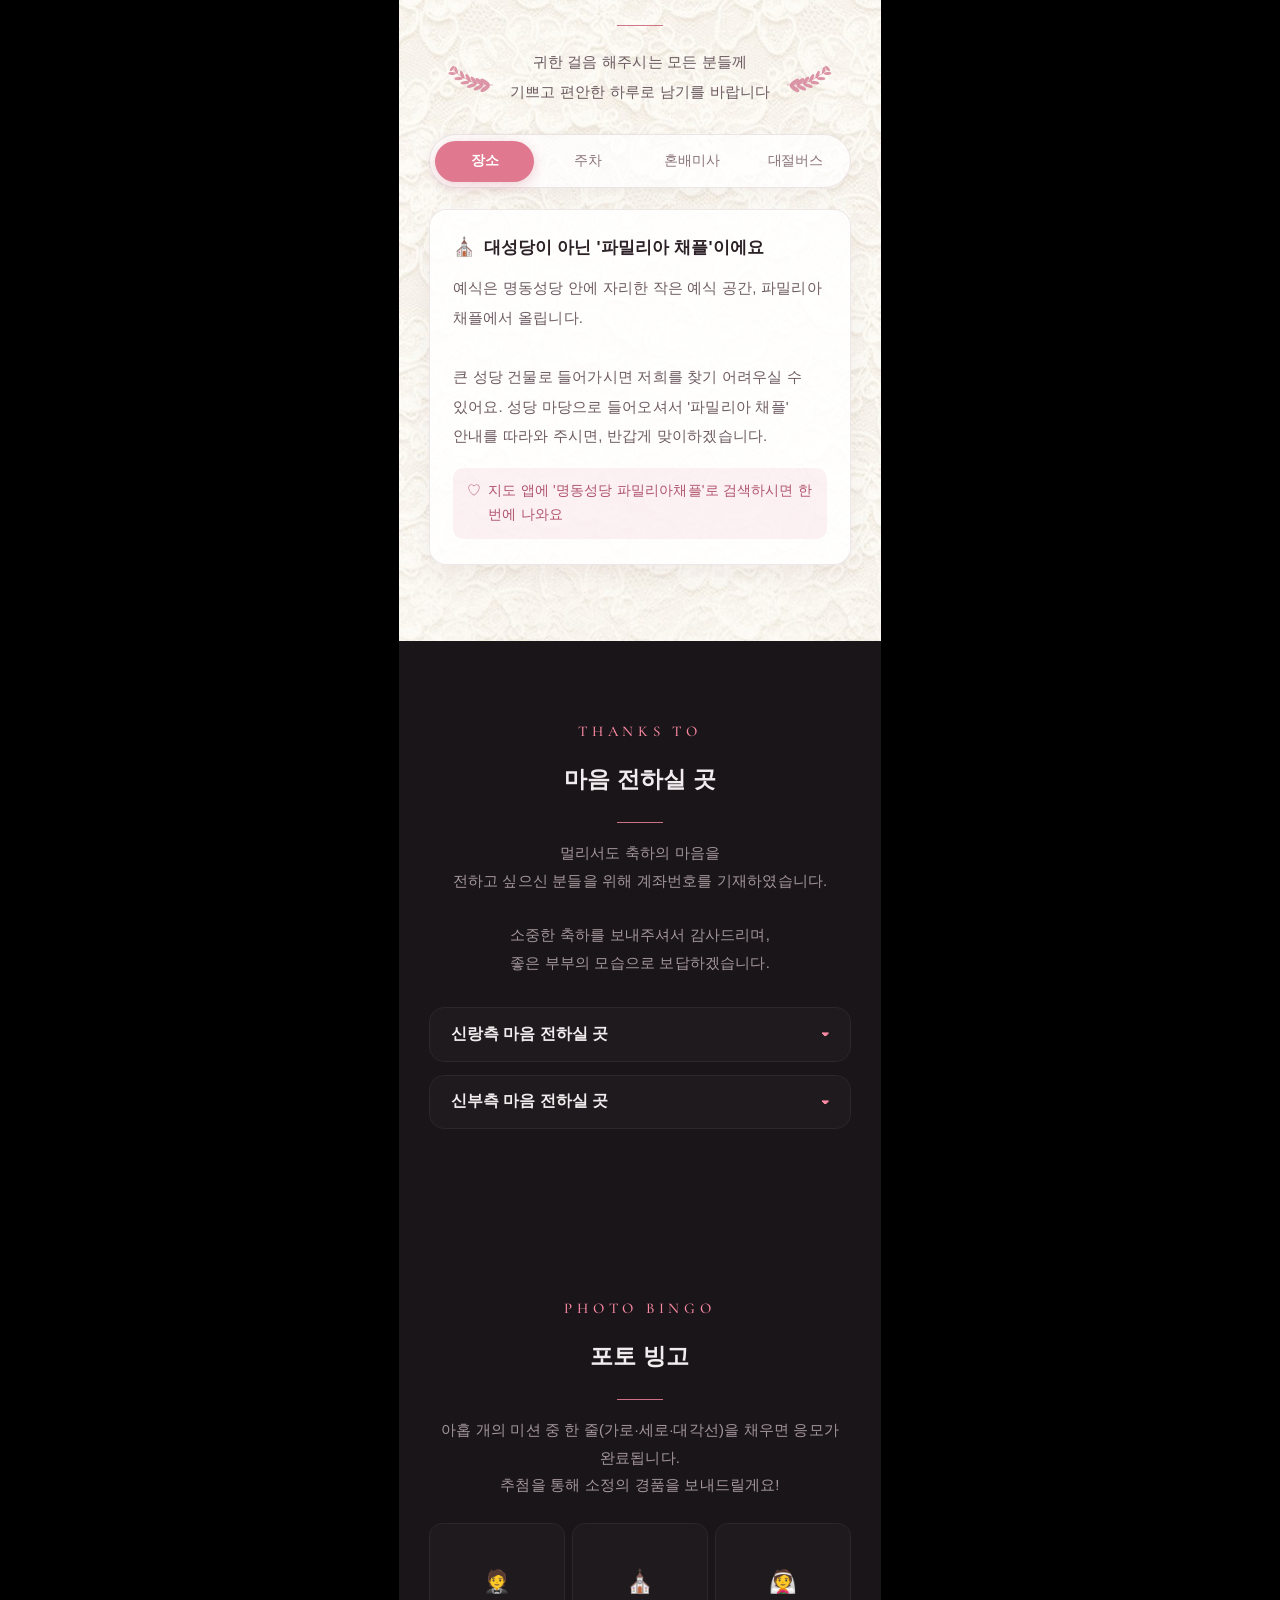
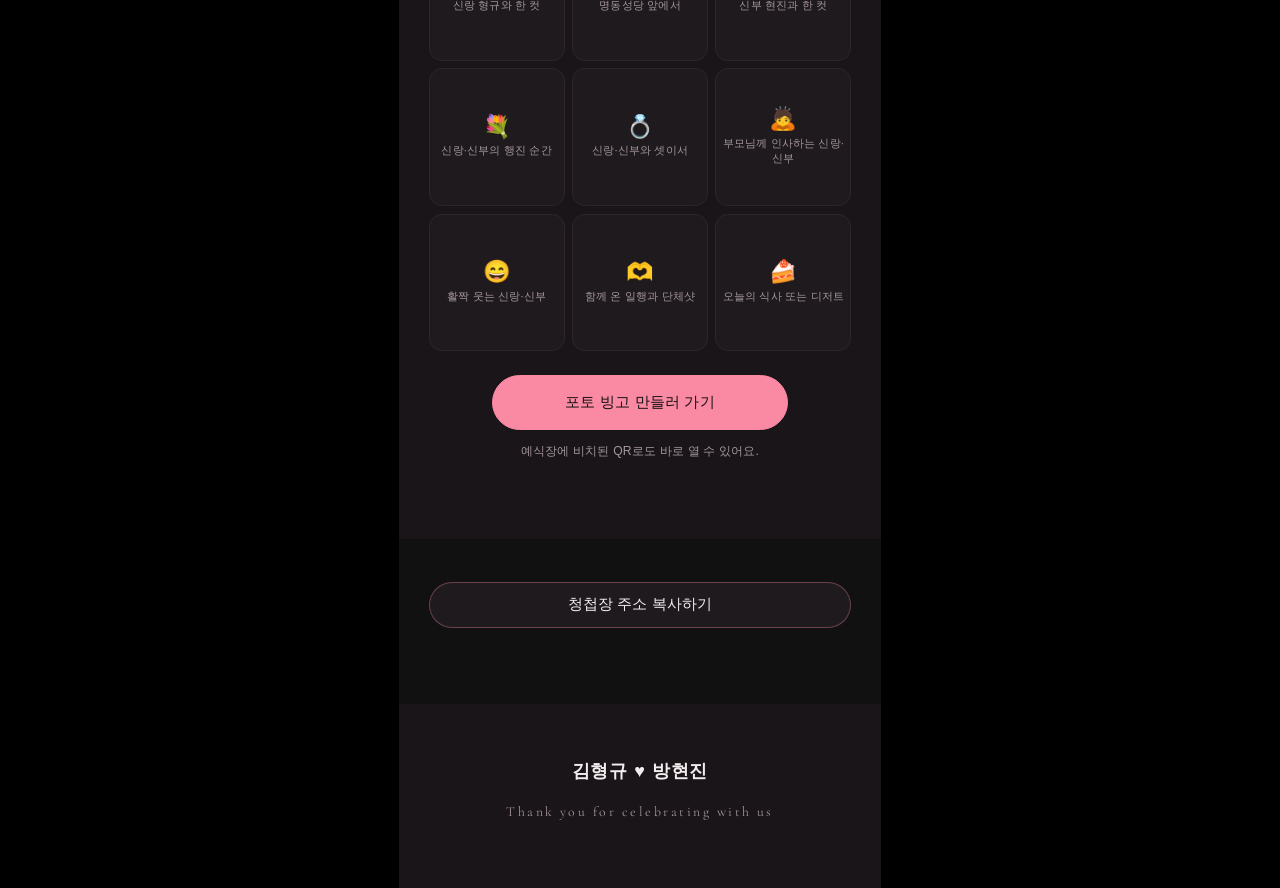
==== commit f5e302c8: "인사말 아래 비어 있던 스크랩북 영역 삭제 Co-Authored-By: Claude Opus 5 <noreply@anthropic.com> Claude-Session: https:" ====
--- a/index.html
+++ b/index.html
@@ -107,11 +107,6 @@
       <div class="greeting__family reveal" id="greeting-family"></div>
     </section>
 
-    <!-- ═══════════ 2.5 다이어리 꾸미기 (스크랩북) ═══════════
-         인사말과 같은 종이 질감 배경만 깔려 있는 빈 영역입니다.
-         여기에 사진·도장·스티커 같은 요소를 얹어 꾸밀 예정입니다. -->
-    <section class="scrapbook"></section>
-
     <!-- ═══════════ 3.5 부모님의 편지 ═══════════
          내용은 js/config.js 의 parents 항목에서 수정합니다.
          사진·편지가 없는 쪽은 자동으로 숨겨집니다. -->
--- a/css/style.css
+++ b/css/style.css
@@ -333,27 +333,6 @@
   to   { transform: translateX(15px) rotate(38deg) scaleX(.62); }
 }
 
-/* ═══════════ 2.5 다이어리 꾸미기 (스크랩북 이미지) ═══════════ */
-.scrapbook {
-  position: relative;
-  min-height: 300px;
-  /* 인사말 섹션과 같은 구겨진 종이 질감 + 검은 반투명 레이어 */
-  background: #0e0b0d url("../assets/paper-dark.jpg") center / cover no-repeat;
-  font-size: 0;   /* 이미지 아래 여백 제거 */
-}
-.scrapbook::before {
-  content: "";
-  position: absolute;
-  inset: 0;
-  background: rgba(10, 7, 9, .82);
-  pointer-events: none;
-}
-.scrapbook img {
-  position: relative;
-  z-index: 1;
-  width: 100%;
-  display: block;
-}
 /* ═══════════ 2. 인사말 ═══════════ */
 /* 구겨진 종이 질감 배경 + 검은 반투명 레이어 (밝은 텍스처를 어둡게 눌러줌) */
 .greeting {
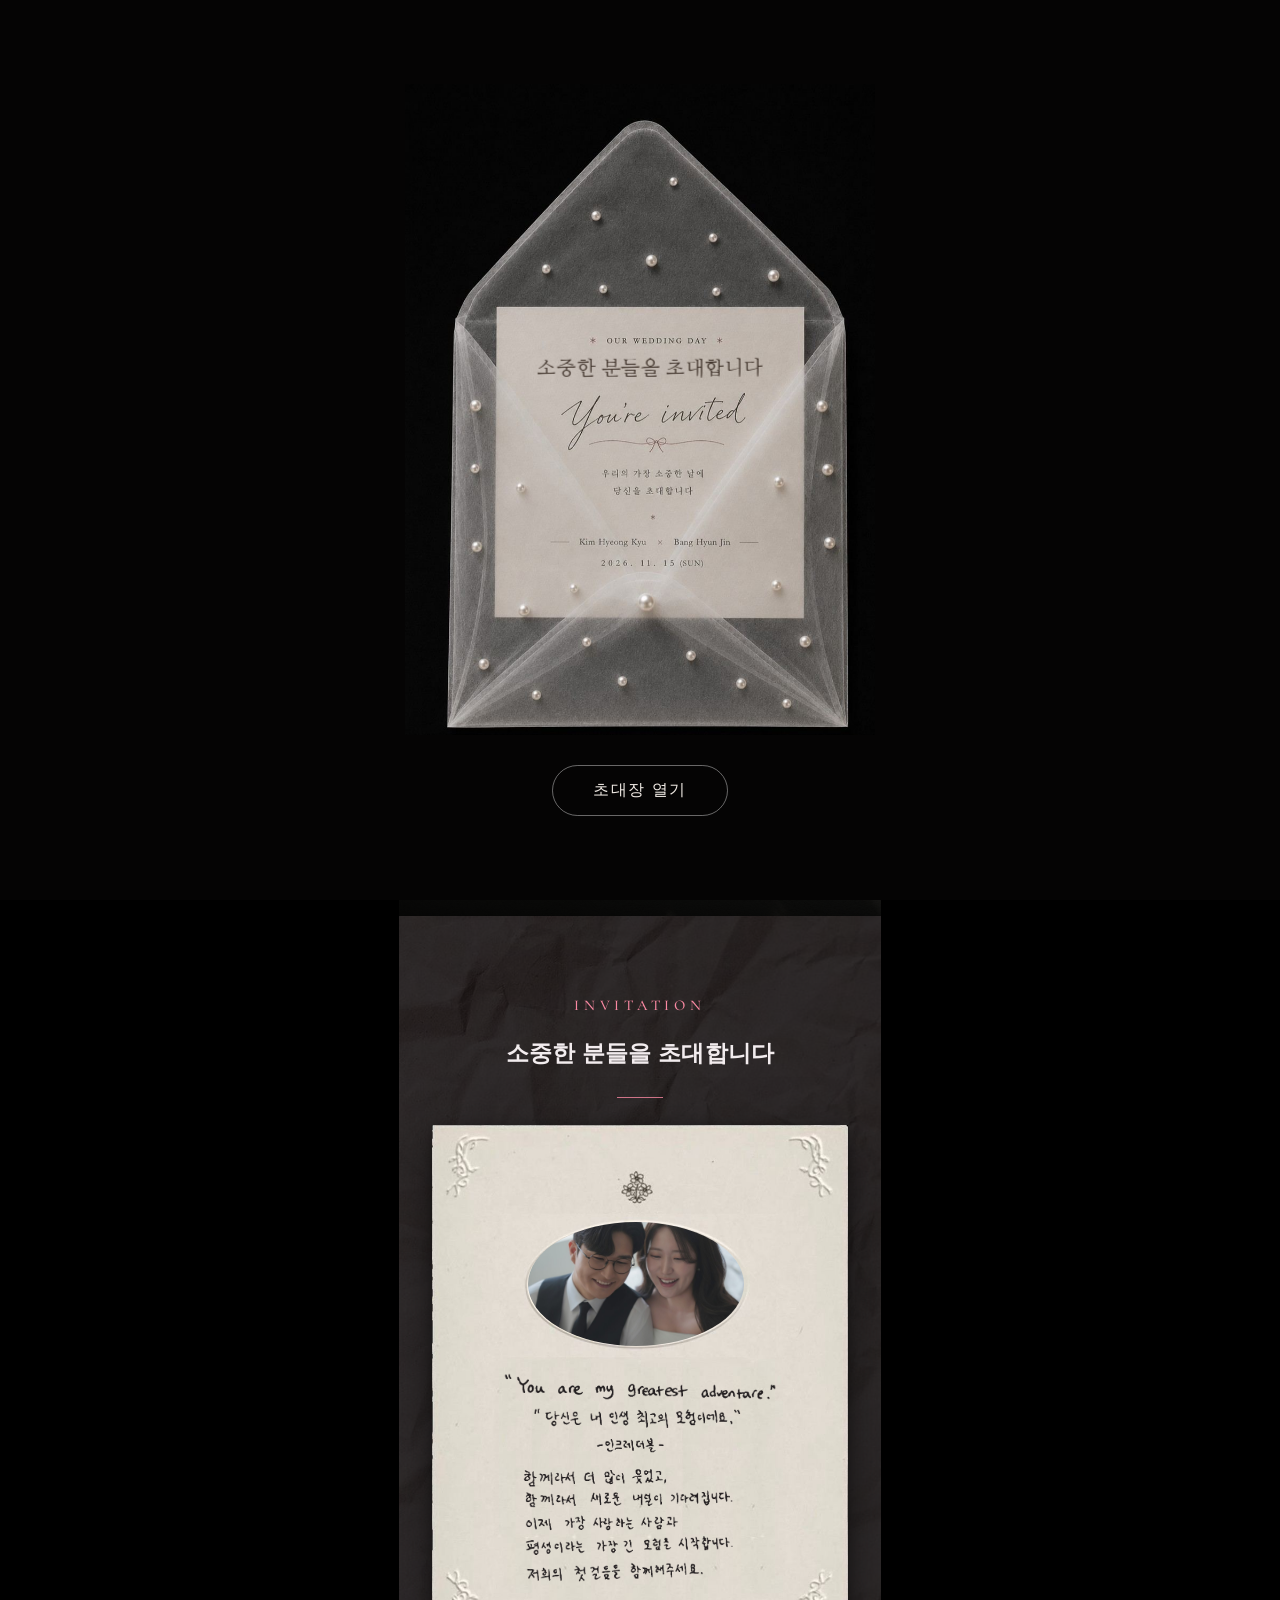
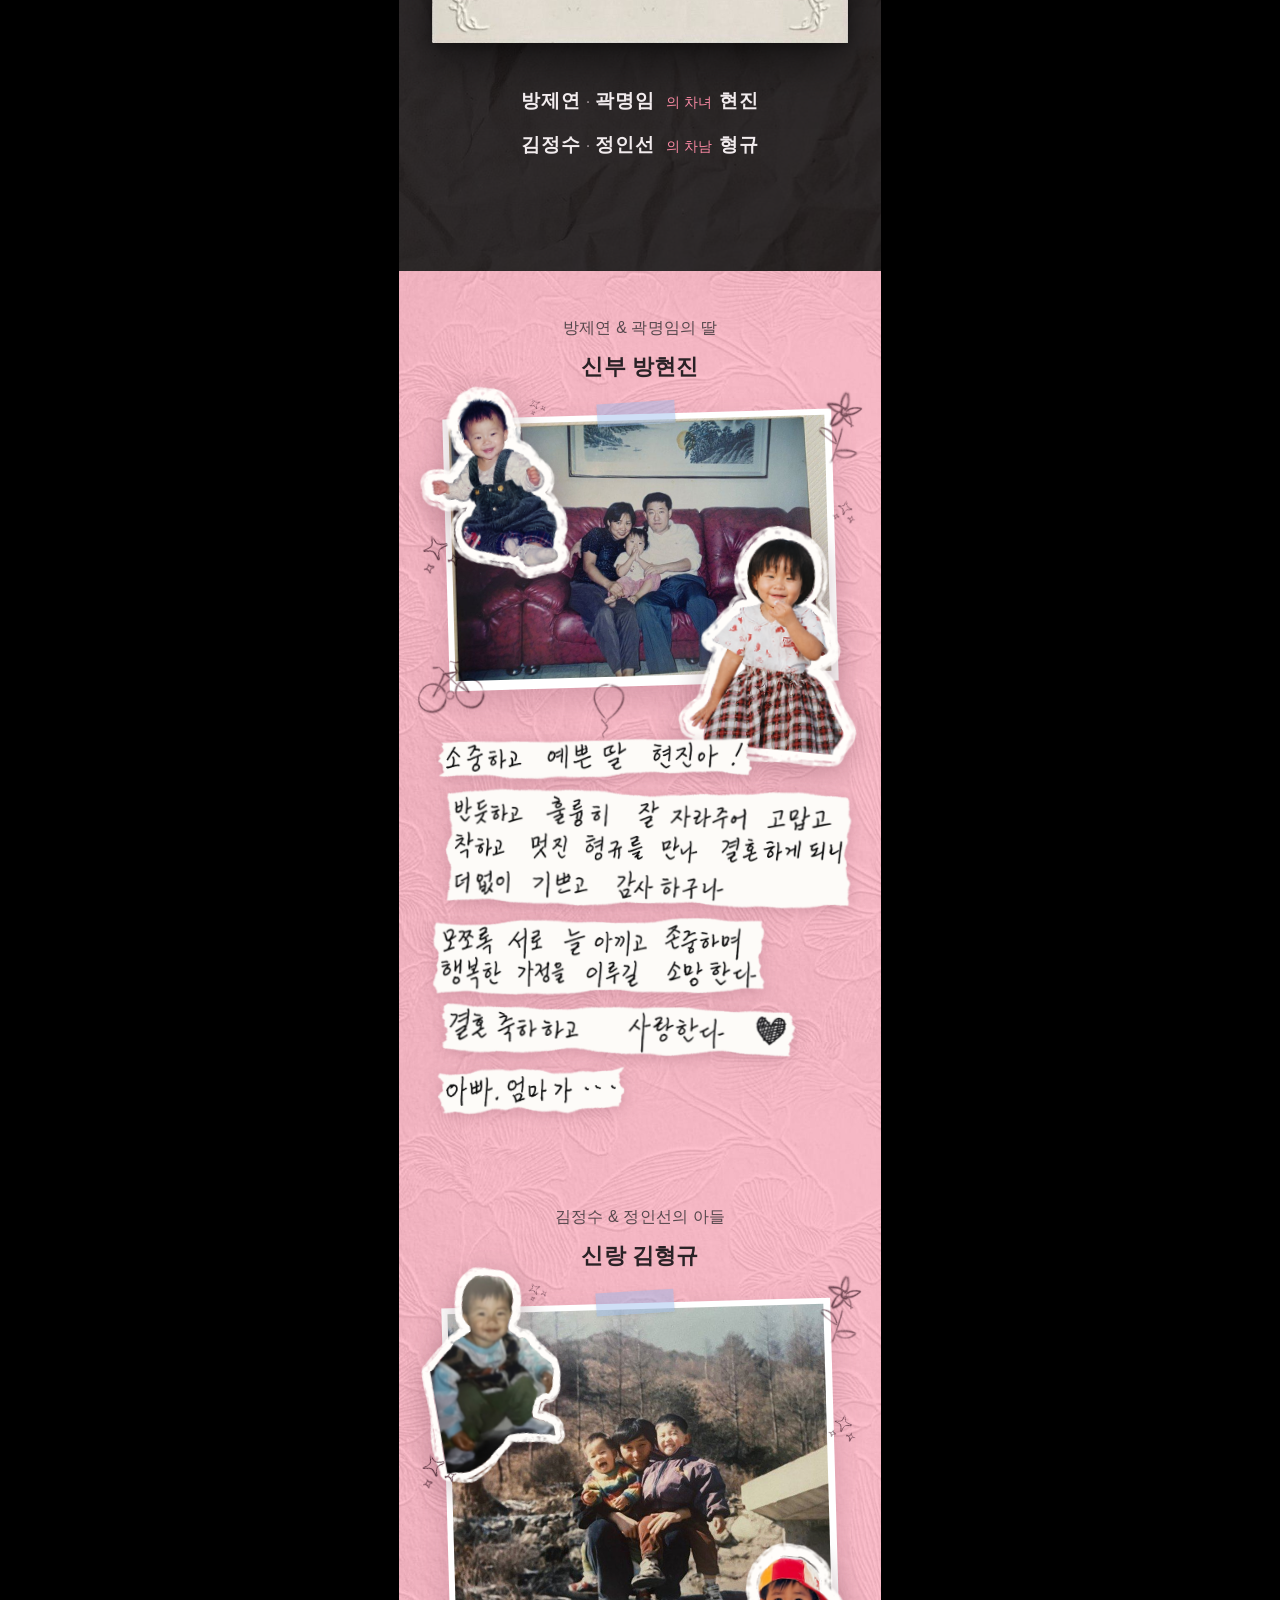
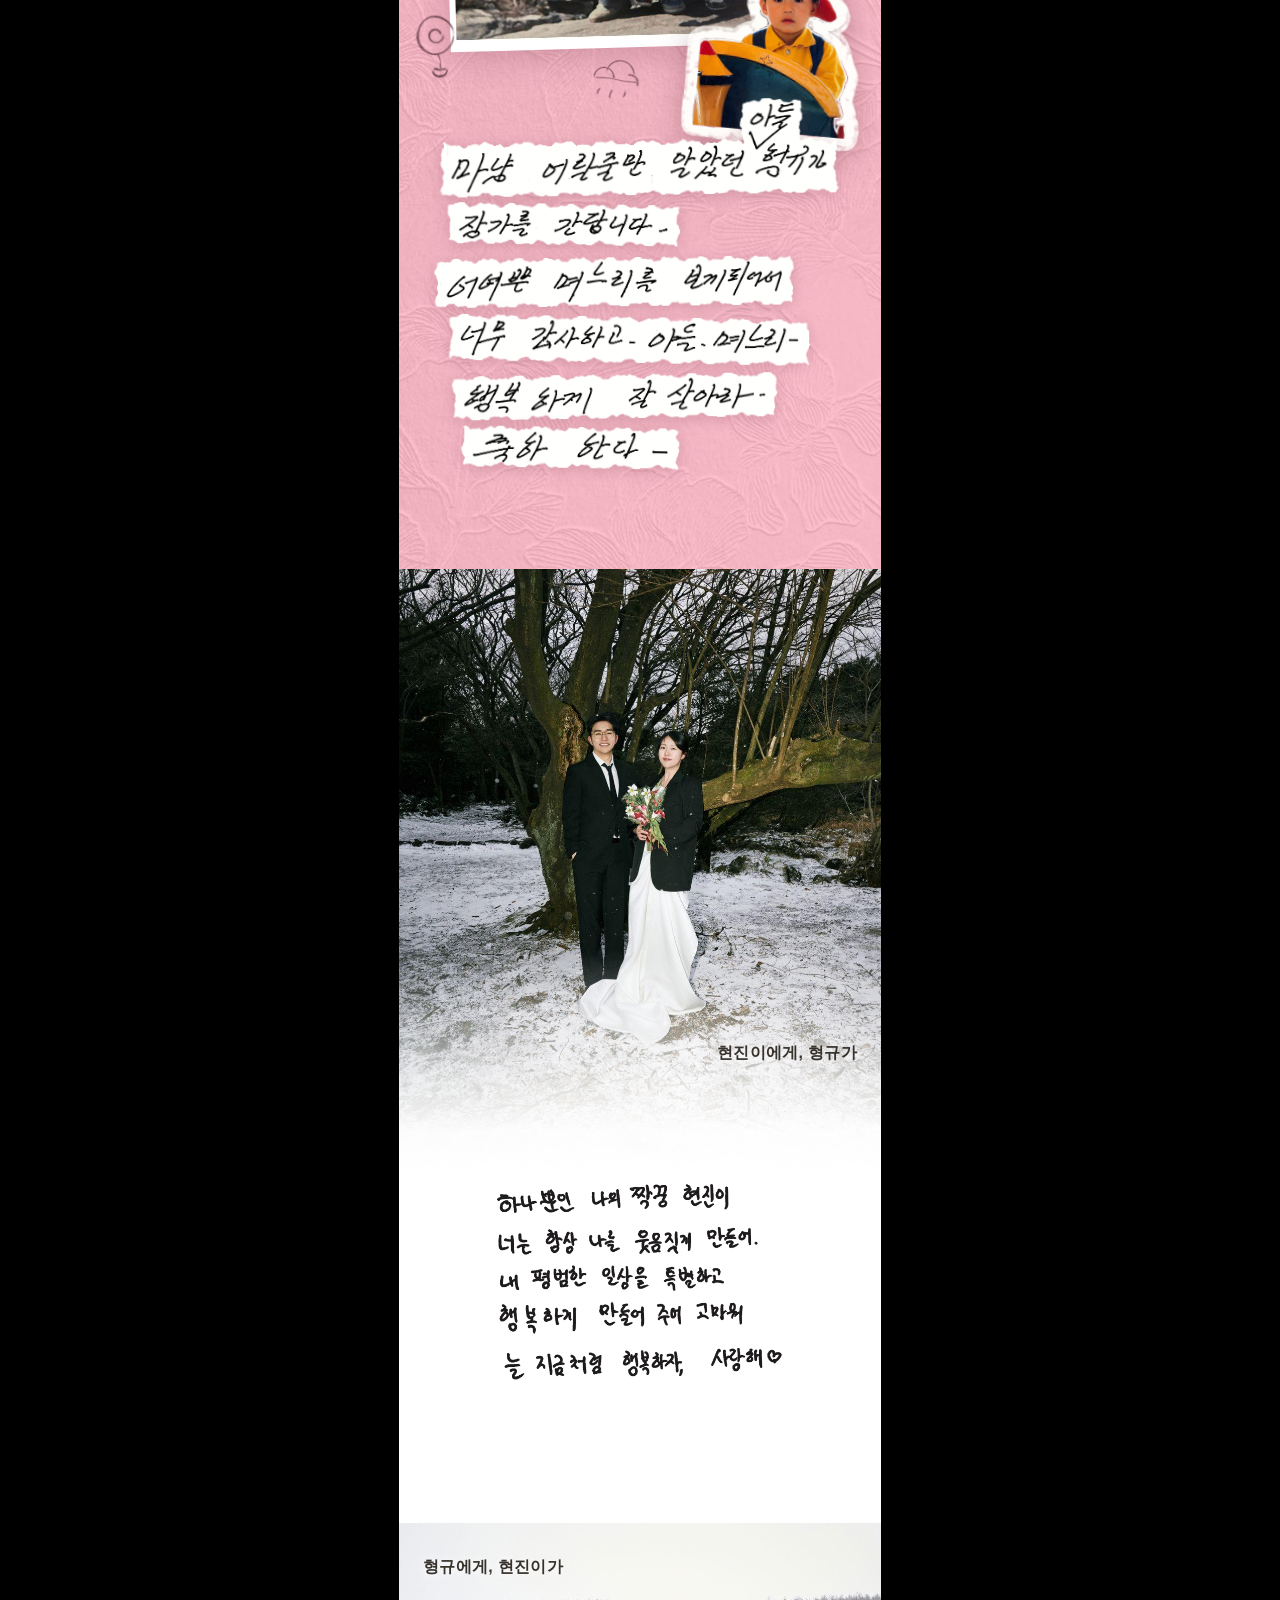
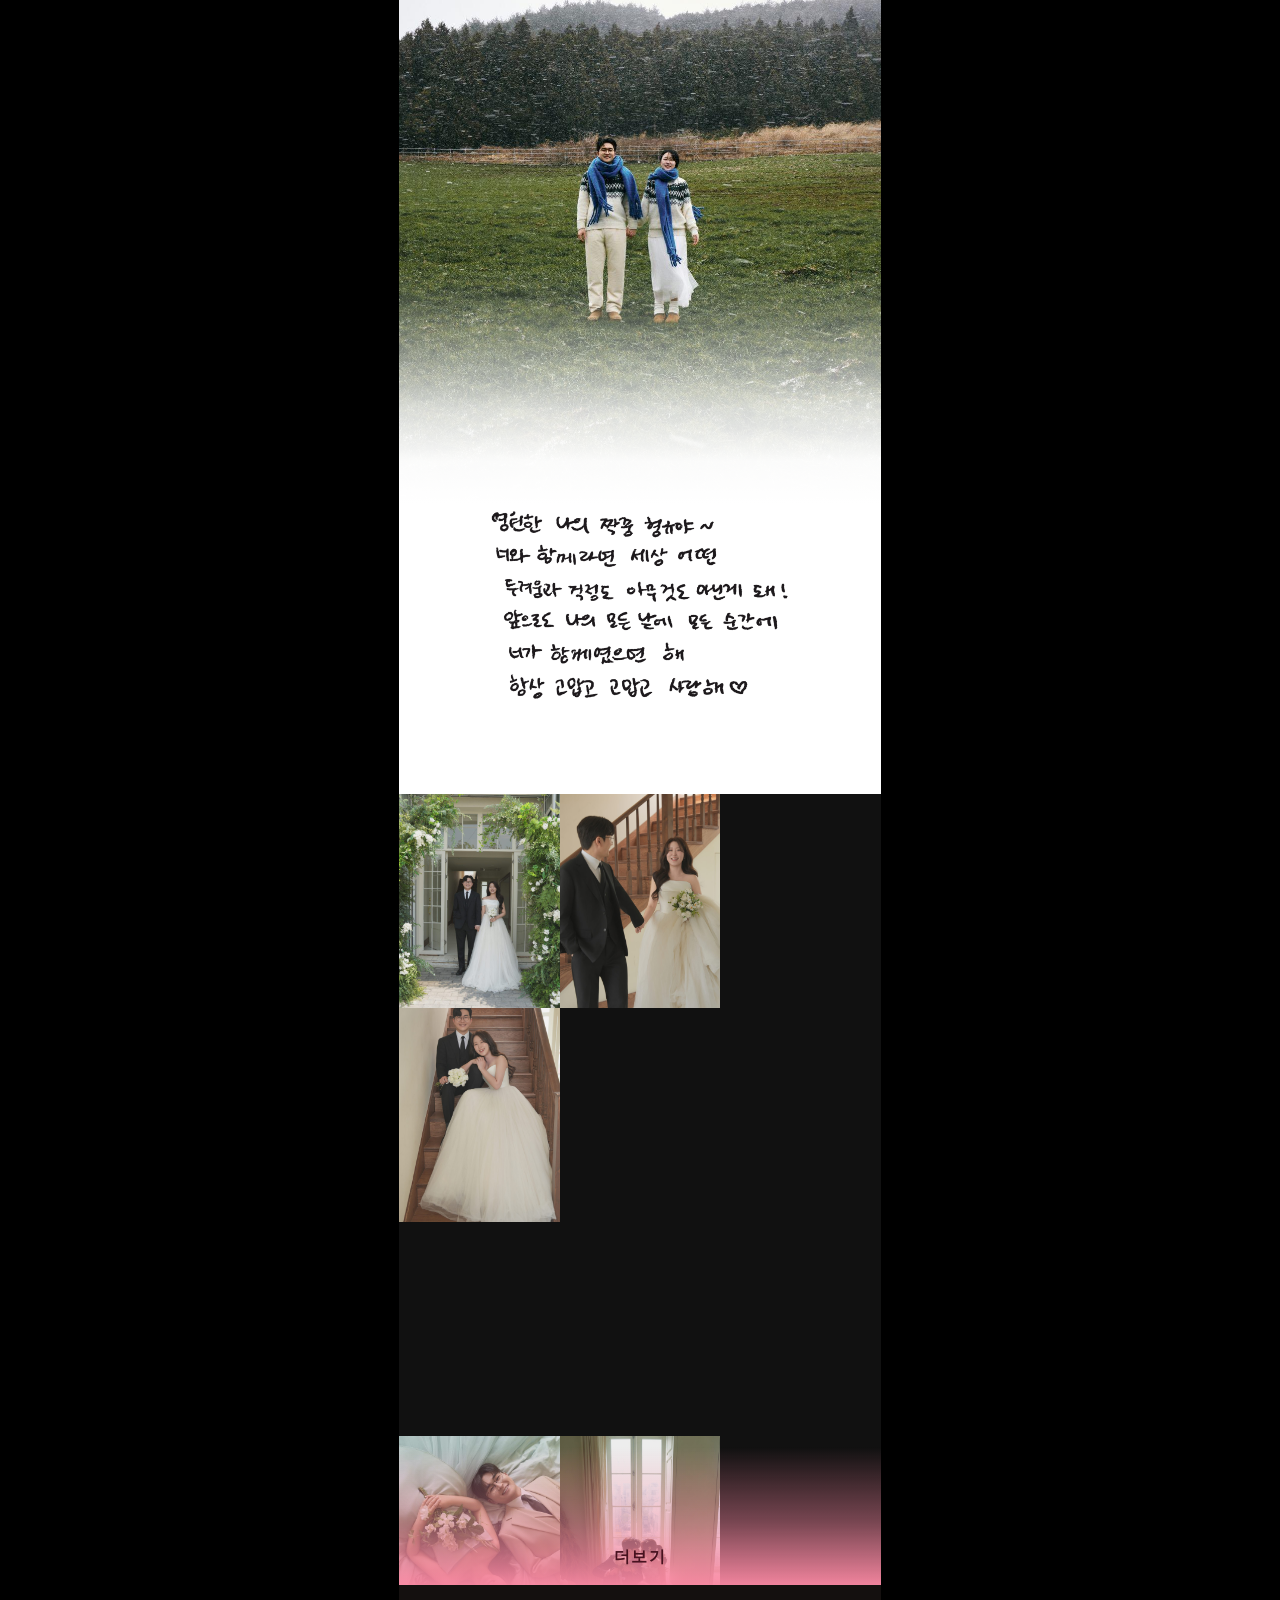
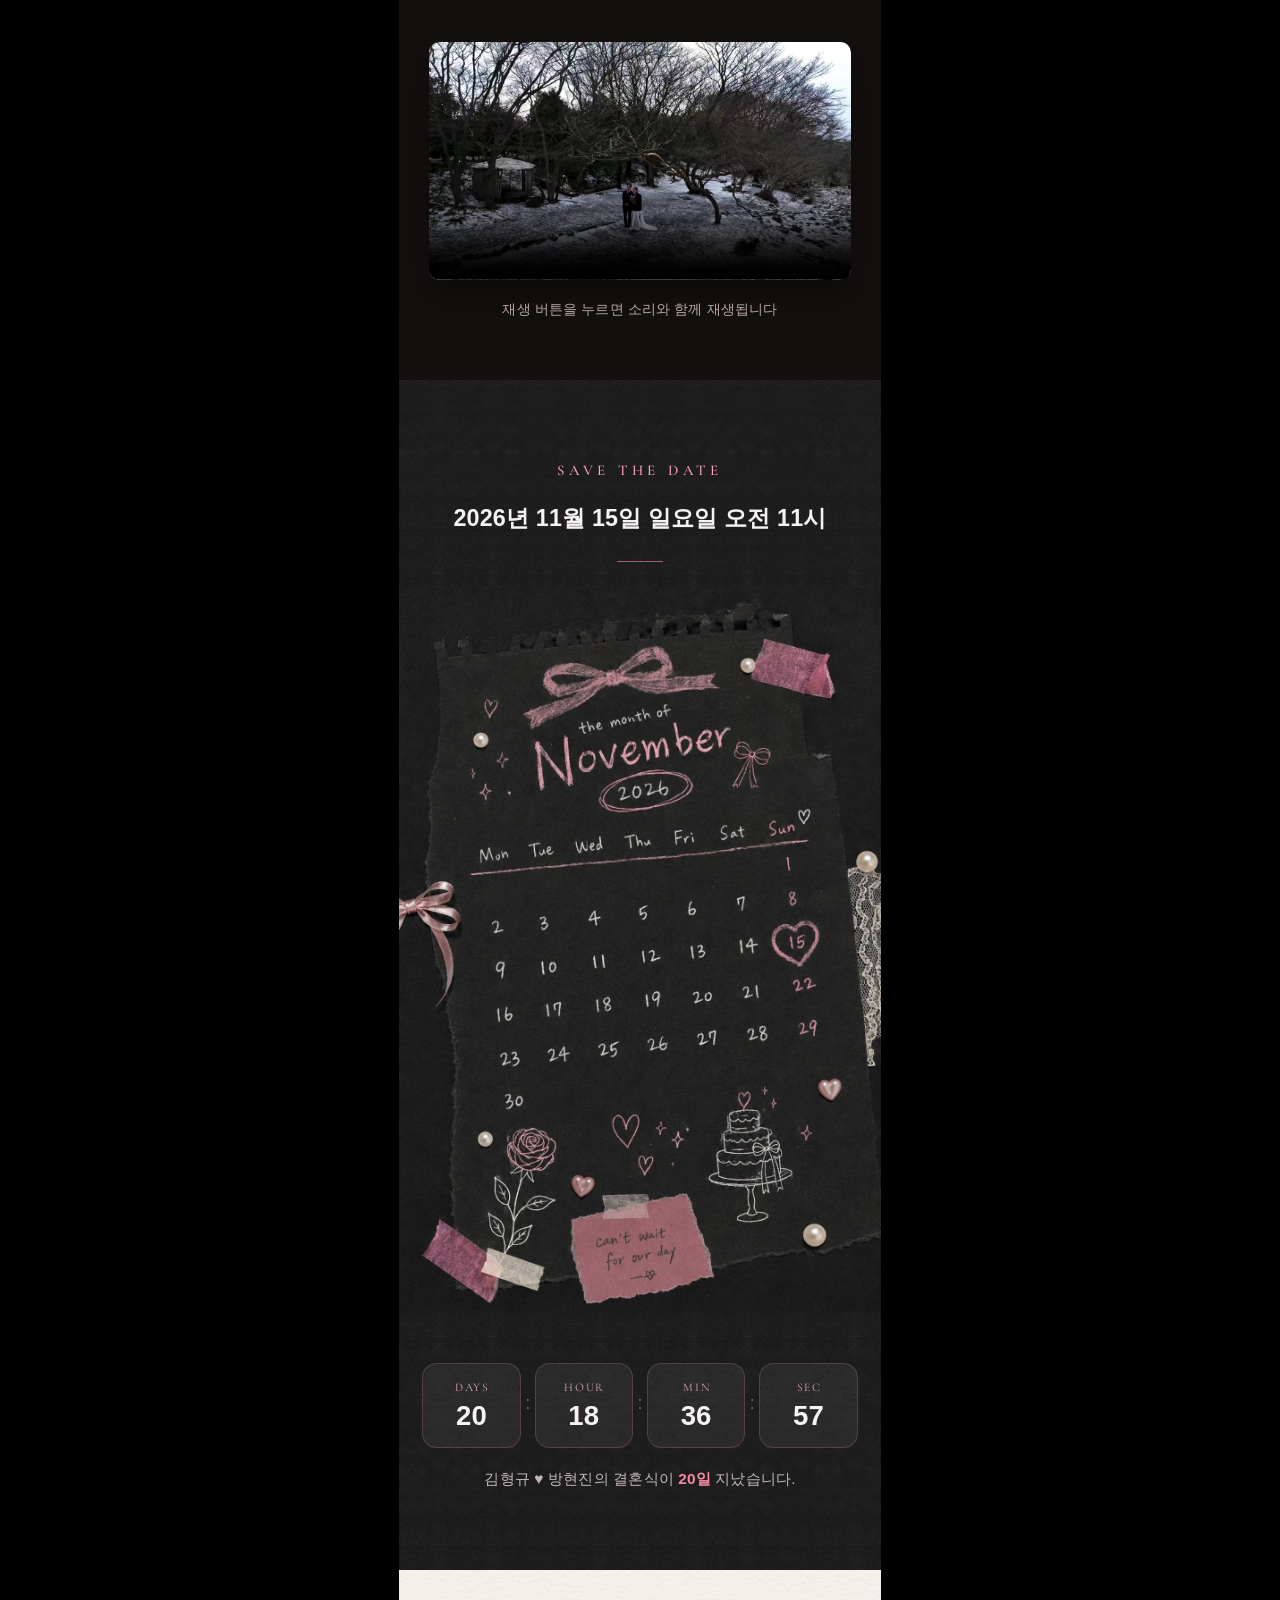
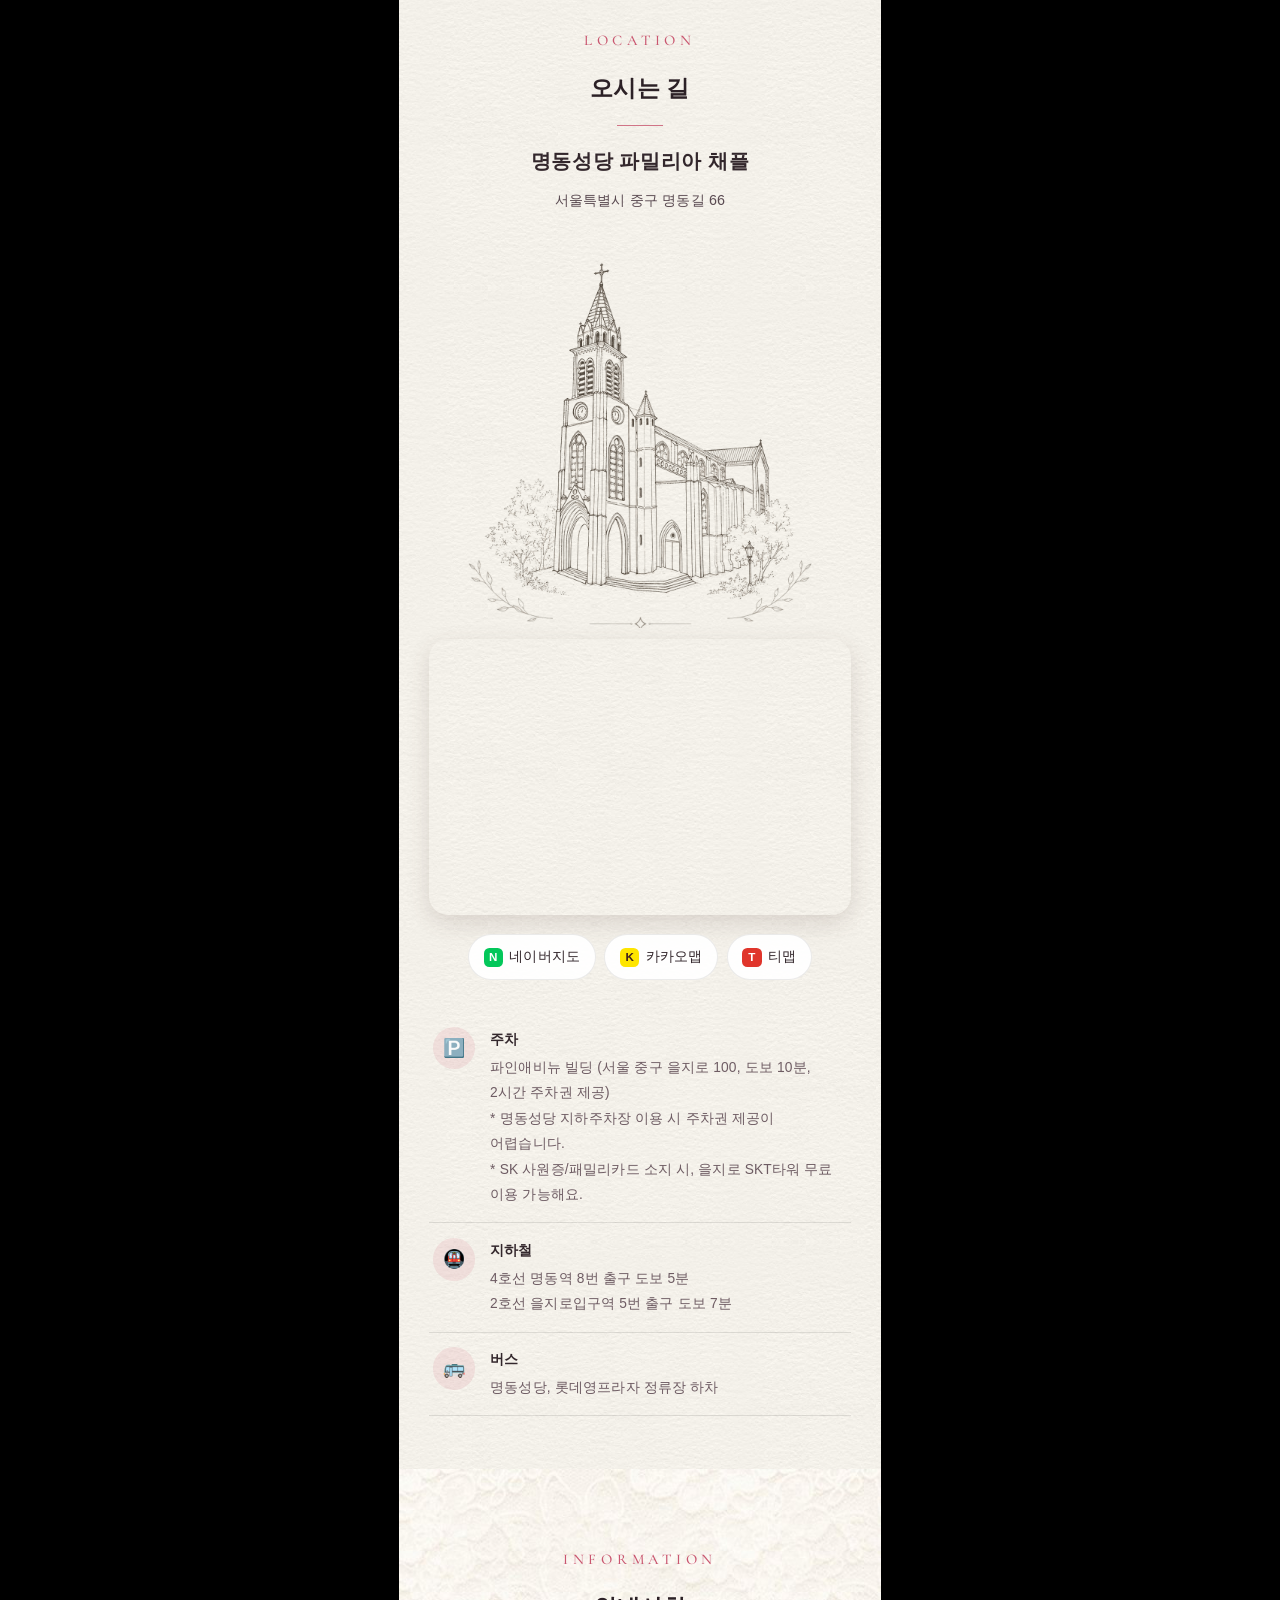
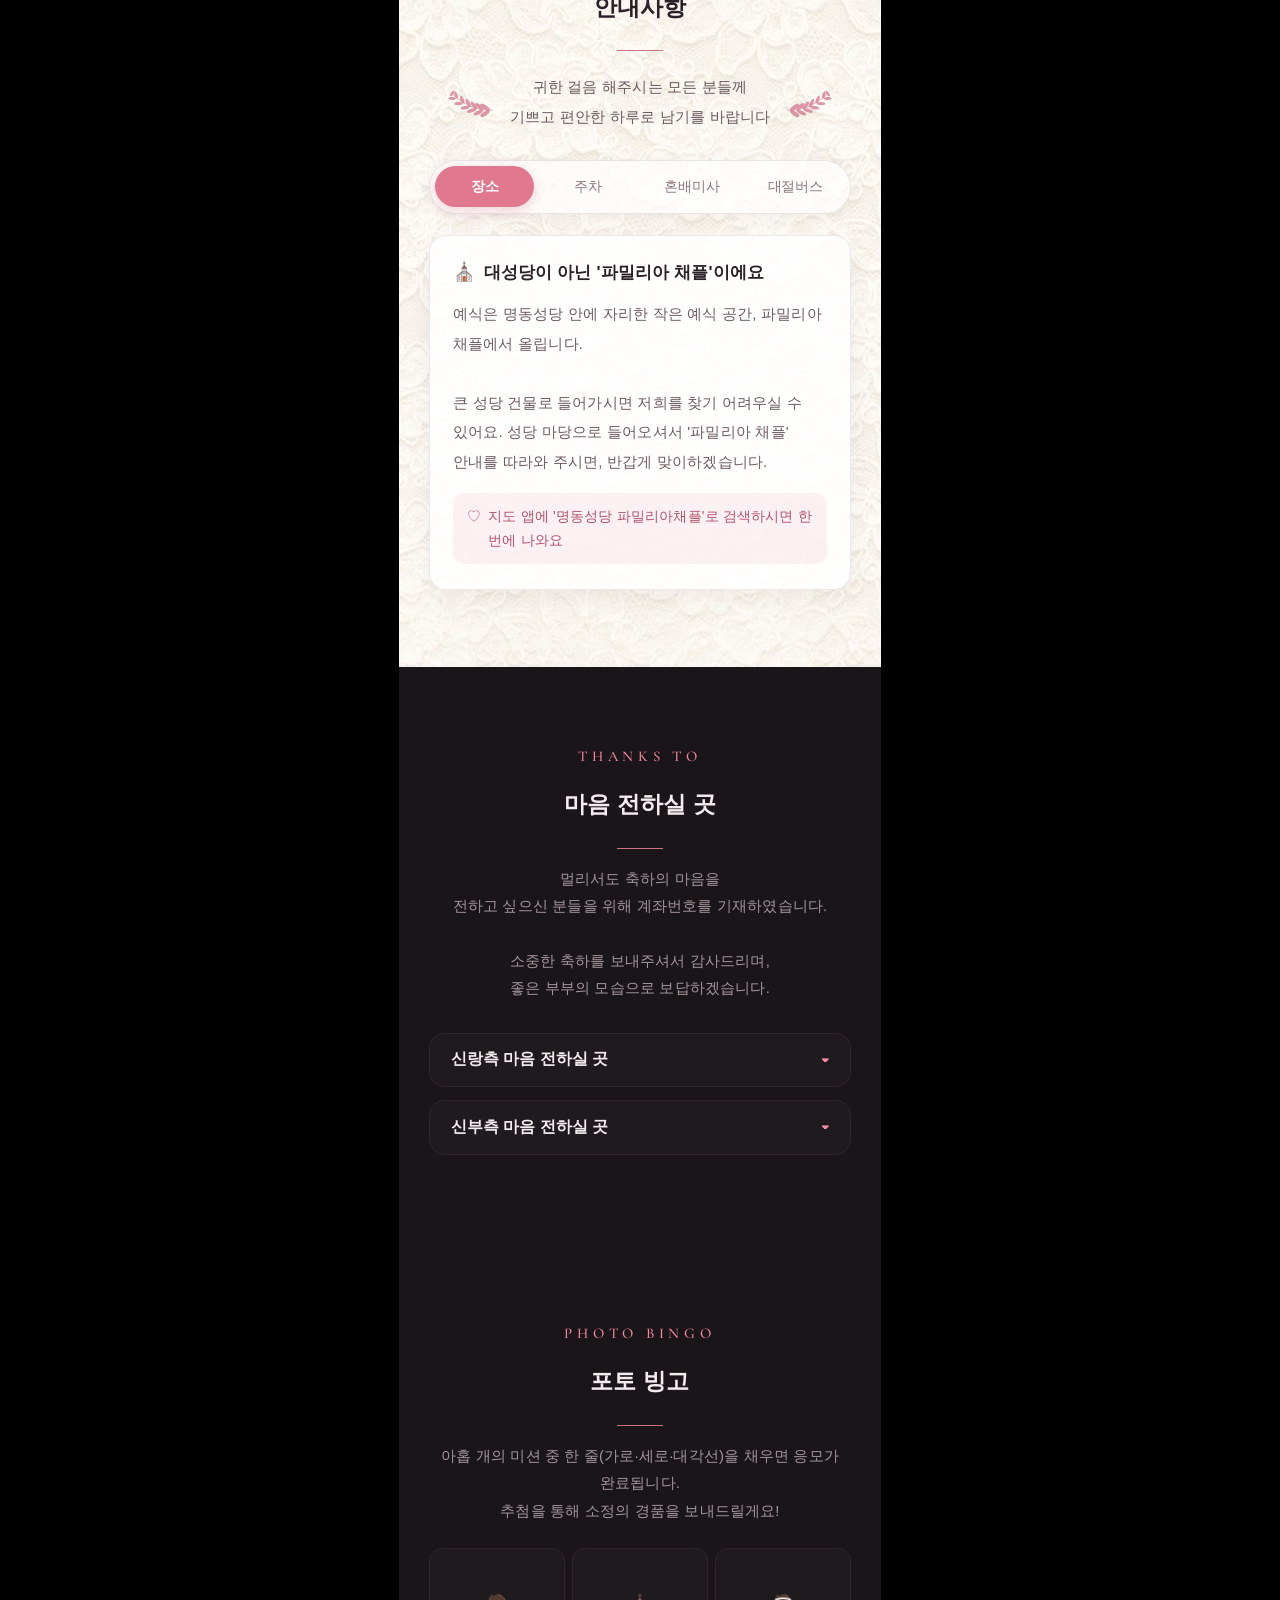
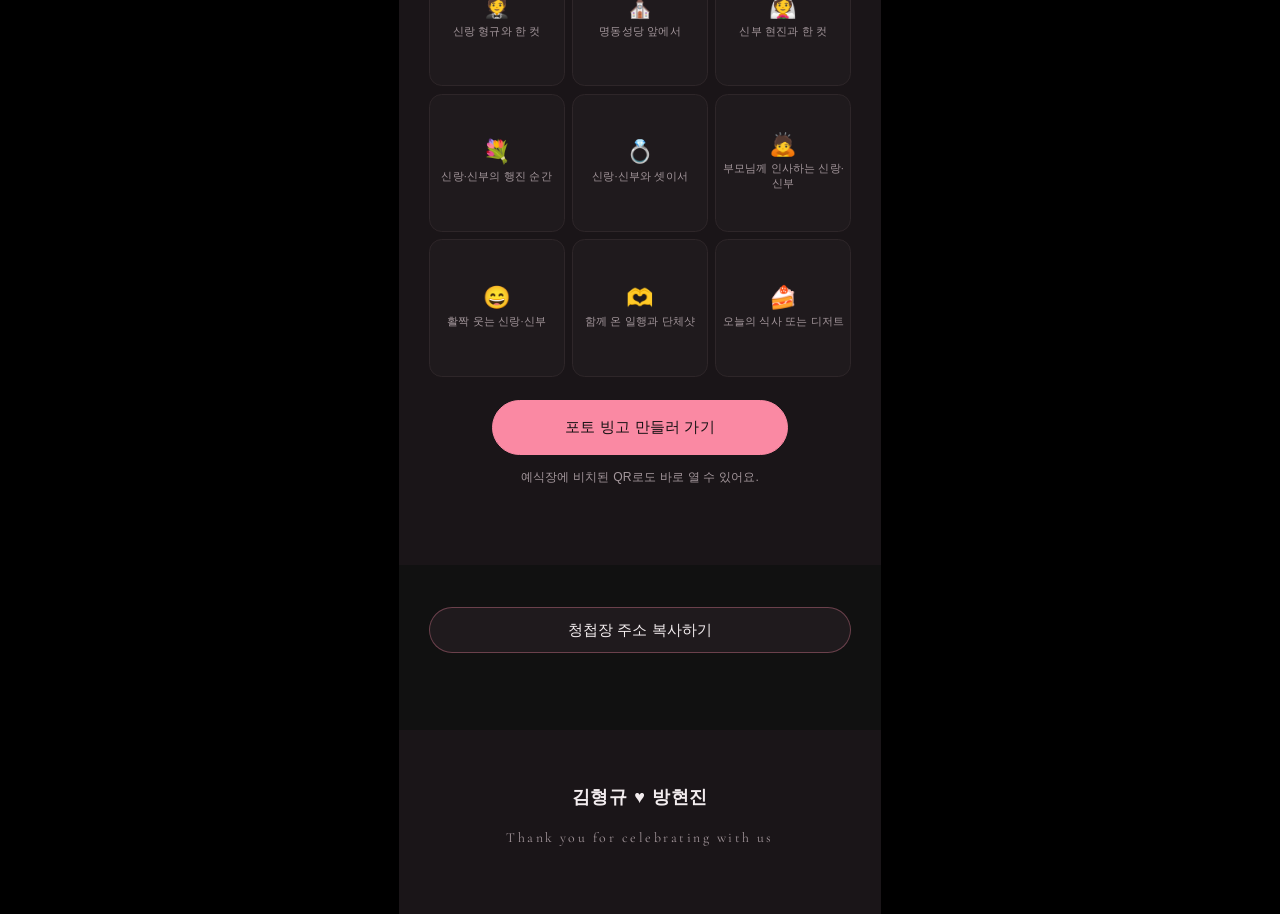
==== commit 70c560dd: "shrink photos and audio for faster first load" ====
--- a/index.html
+++ b/index.html
@@ -32,10 +32,6 @@
     <link rel="stylesheet" href="https://fonts.googleapis.com/css2?family=Cormorant+Garamond:ital,wght@0,400;0,500;0,600;1,400&family=Imperial+Script&family=Barlow+Condensed:wght@300;400&family=Nanum+Pen+Script&family=Nanum+Myeongjo:wght@400;700&display=swap" />
   </noscript>
 
-  <!-- 나눔스퀘어 — 렌더링을 막지 않도록 비동기로 불러옵니다 (실패해도 본문 폰트로 대체) -->
-  <link rel="stylesheet" href="https://cdn.jsdelivr.net/gh/moonspam/NanumSquare@2.0/nanumsquare.css"
-        media="print" onload="this.media='all'" />
-  <noscript><link rel="stylesheet" href="https://cdn.jsdelivr.net/gh/moonspam/NanumSquare@2.0/nanumsquare.css" /></noscript>
   <link rel="stylesheet" href="css/style.css" />
   <!-- 자바스크립트가 꺼져 있으면 봉투 화면에 갇히므로 아예 숨깁니다 -->
   <noscript><style>.splash{display:none!important}body{overflow:auto!important}</style></noscript>
@@ -68,7 +64,7 @@
          (아래 intro__side--left / --right 블록을 서로 교체) -->
     <section class="intro">
       <div class="intro__stage">
-        <img class="intro__bg" src="assets/cover.jpg" alt="신랑 신부 메인 사진" />
+        <img class="intro__bg" src="assets/cover.jpg" alt="신랑 신부 메인 사진" fetchpriority="high" />
         <div class="intro__side intro__side--left">
           <span class="intro__side-role">신랑</span>
           <span class="intro__side-name" id="intro-groom"></span>
@@ -140,7 +136,7 @@
     <section class="section calendar">
       <p class="section__label reveal">SAVE THE DATE</p>
       <h2 class="section__title reveal" id="calendar-title"></h2>
-      <img class="cal-photo reveal" src="assets/calendar.jpg" alt="2026년 11월 캘린더" loading="lazy" style="aspect-ratio:1080/1623" />
+      <img class="cal-photo reveal" src="assets/calendar.jpg" alt="2026년 11월 캘린더" loading="lazy" style="aspect-ratio:1078/1620" />
 
       <!-- 카운트다운 (일 : 시 : 분 : 초) -->
       <div class="countdown reveal">
--- a/css/style.css
+++ b/css/style.css
@@ -499,7 +499,7 @@
 .lt__tag {
   position: absolute;
   z-index: 4;
-  font-family: "NanumSquare", "Nanum Gothic", var(--kr);
+  font-family: var(--kr);   /* 예전엔 NanumSquare를 따로 받아왔지만, 한 곳에만 쓰여 본문 폰트로 통일 */
   font-size: 15px;
   font-weight: 700;
   letter-spacing: .02em;
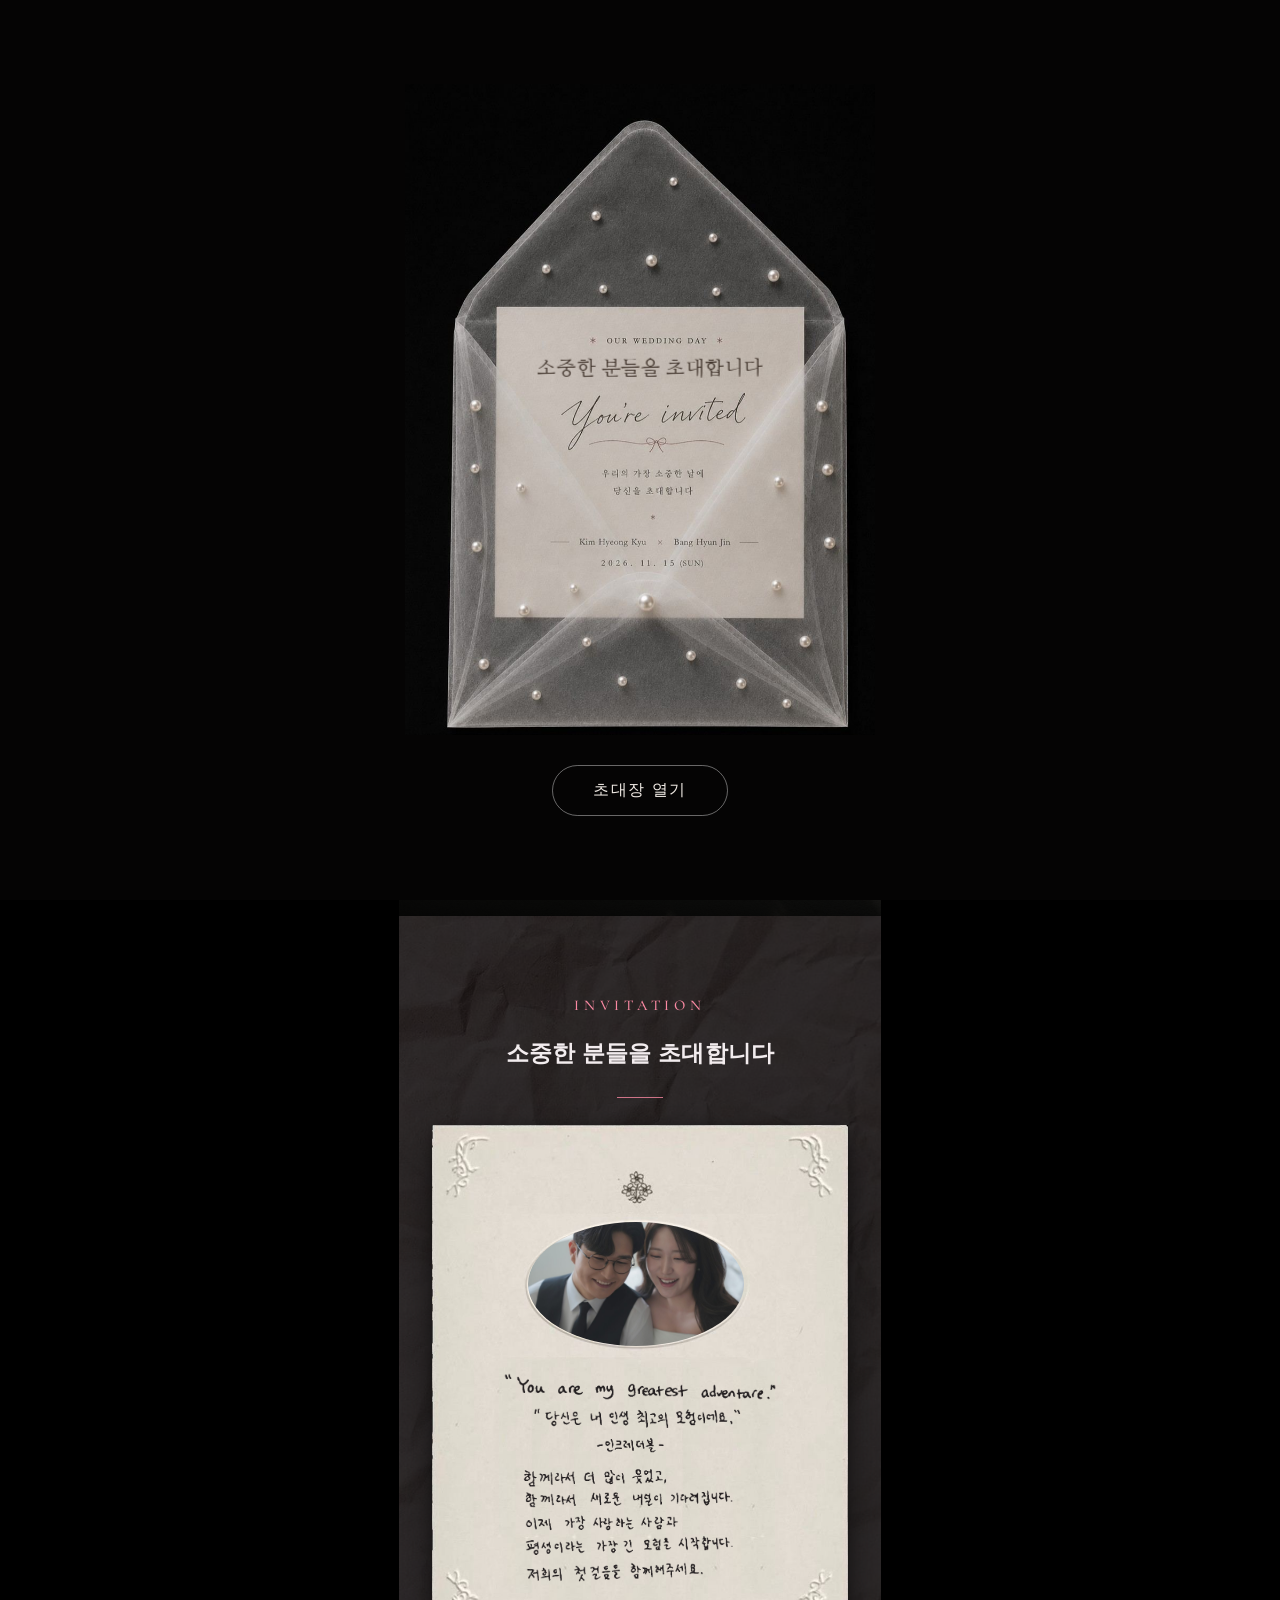
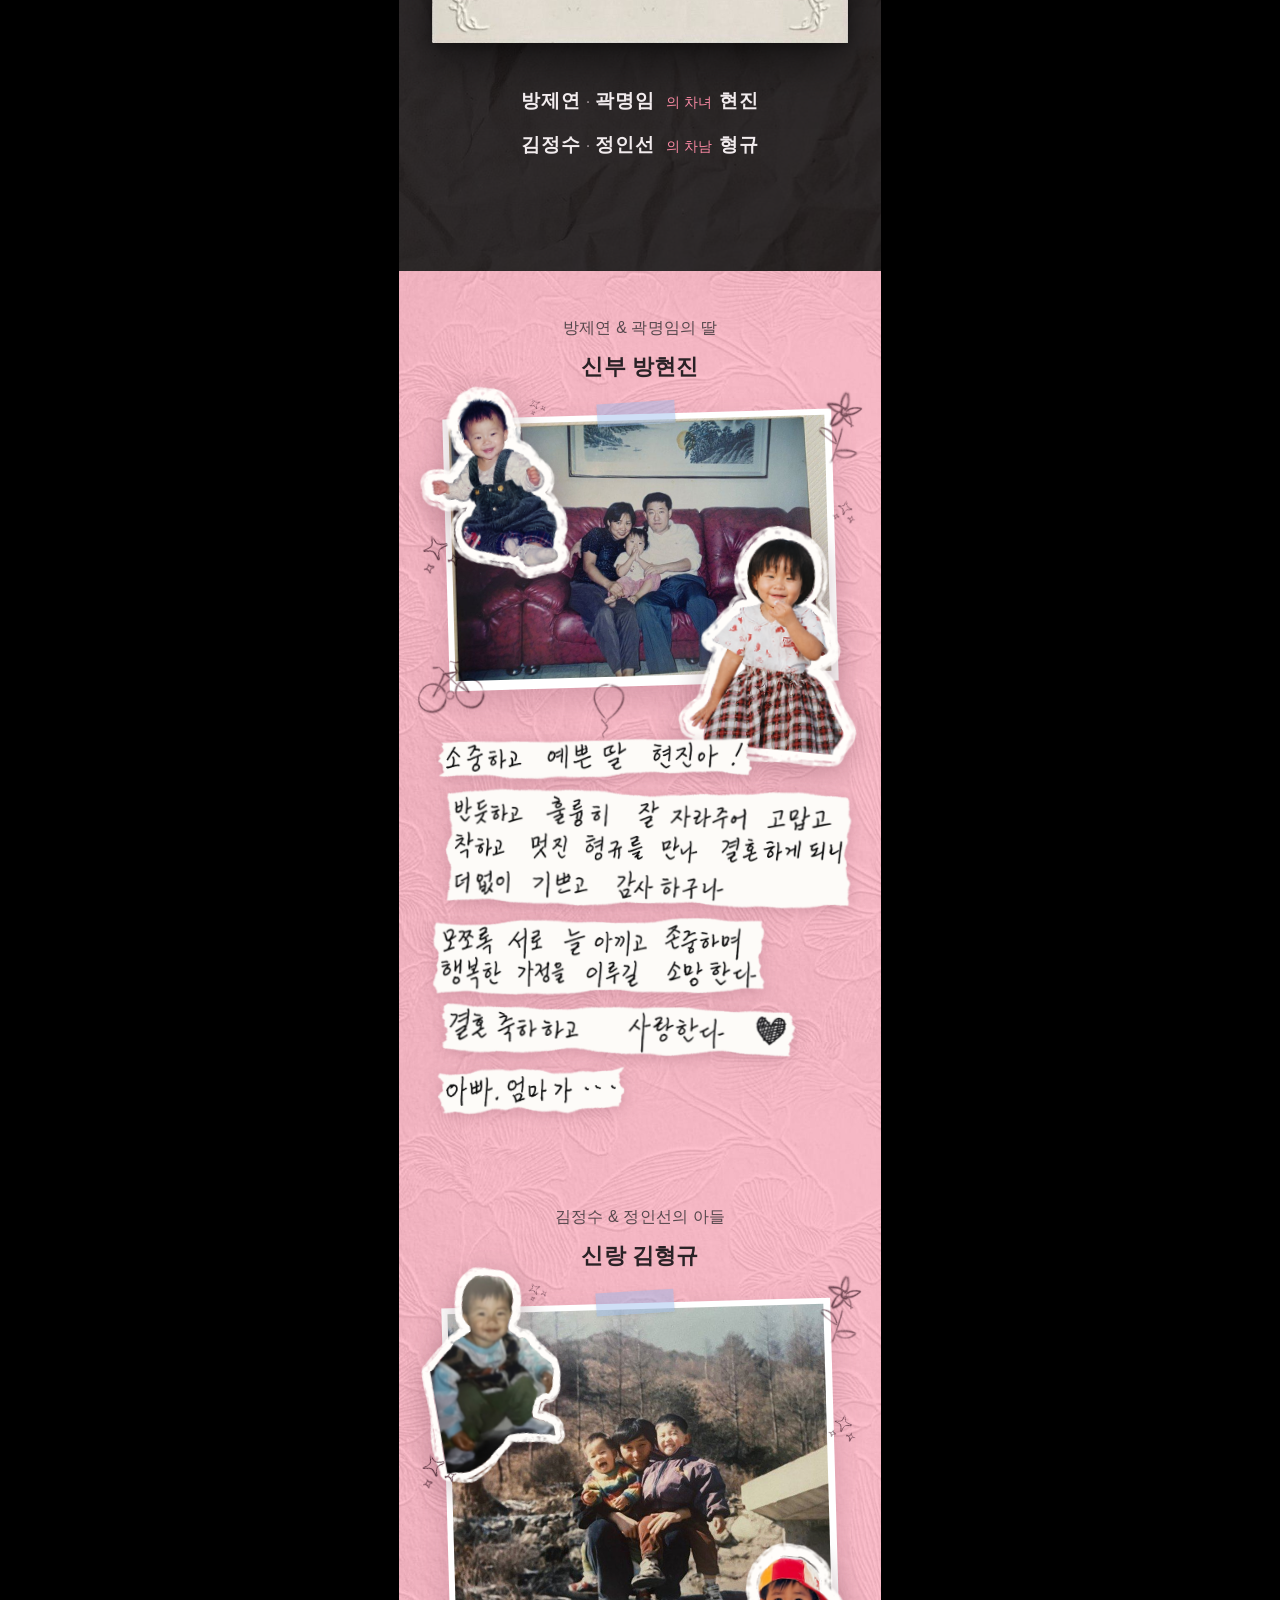
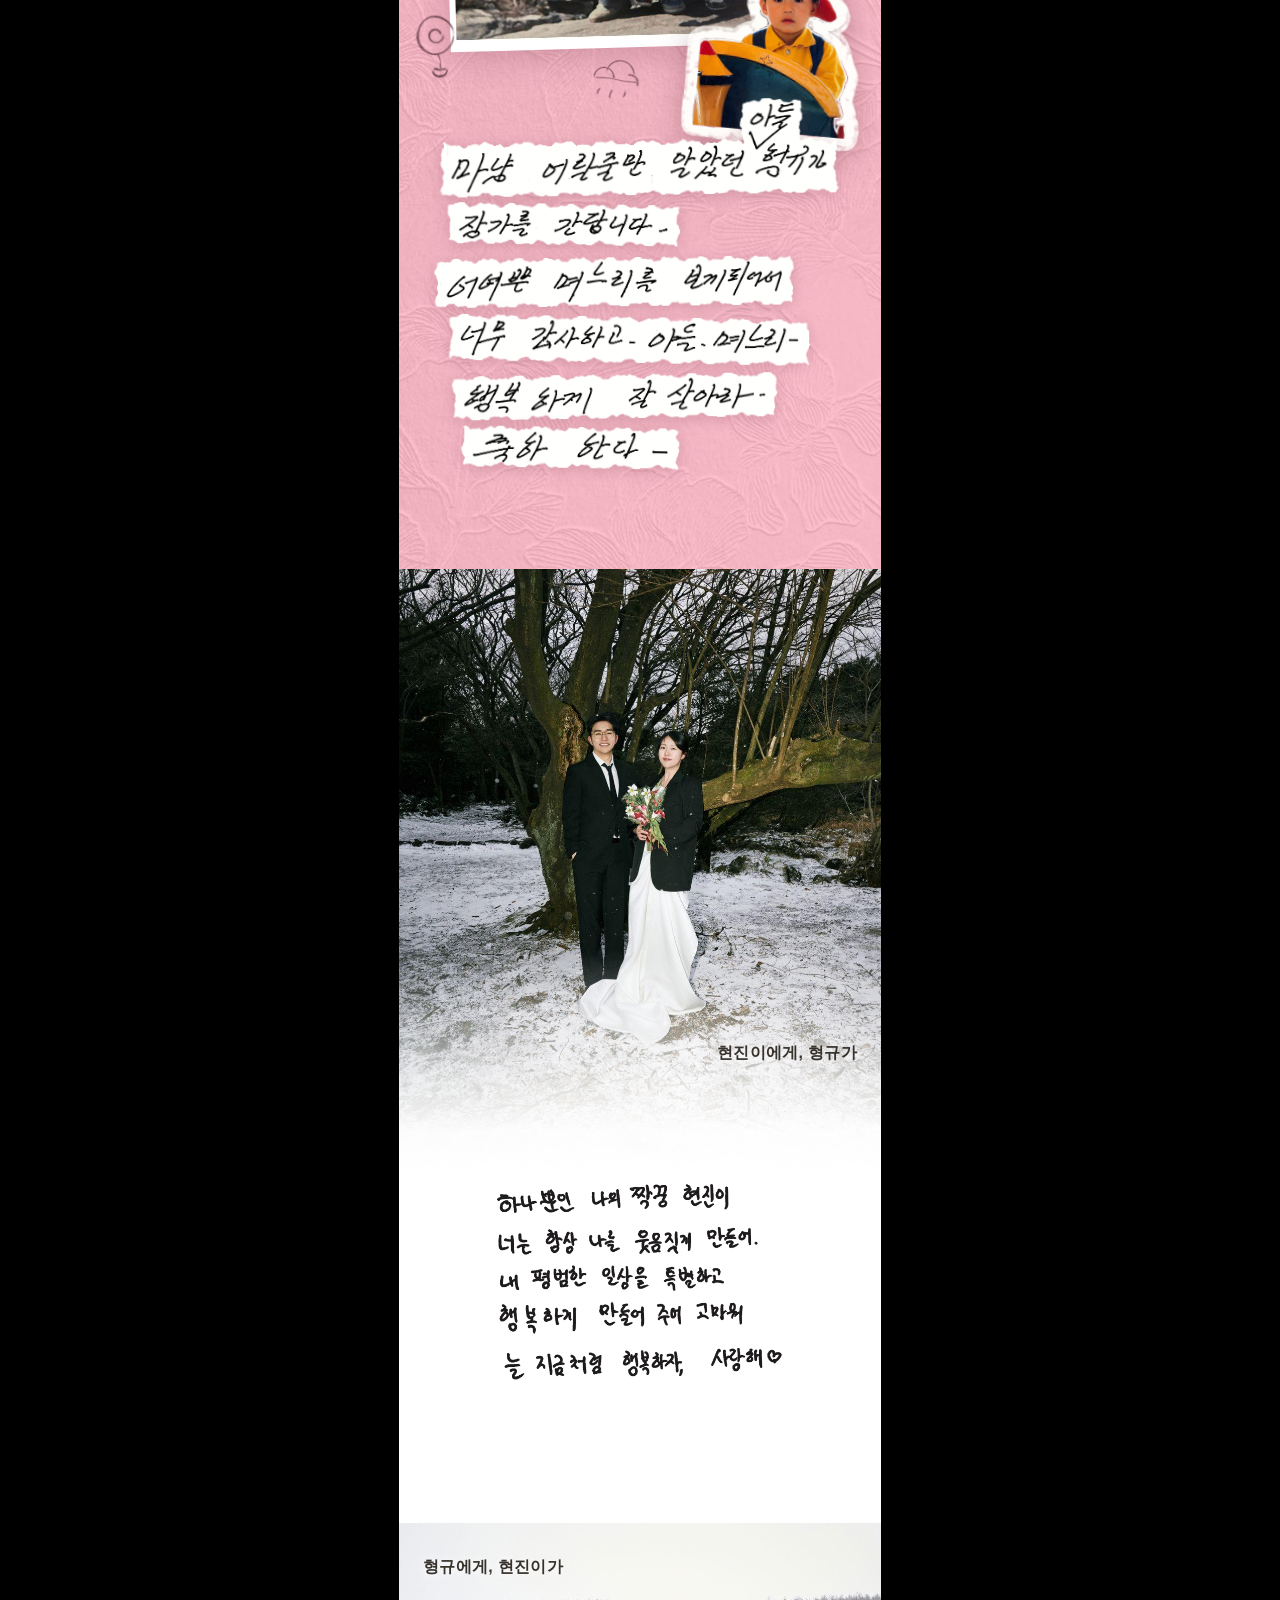
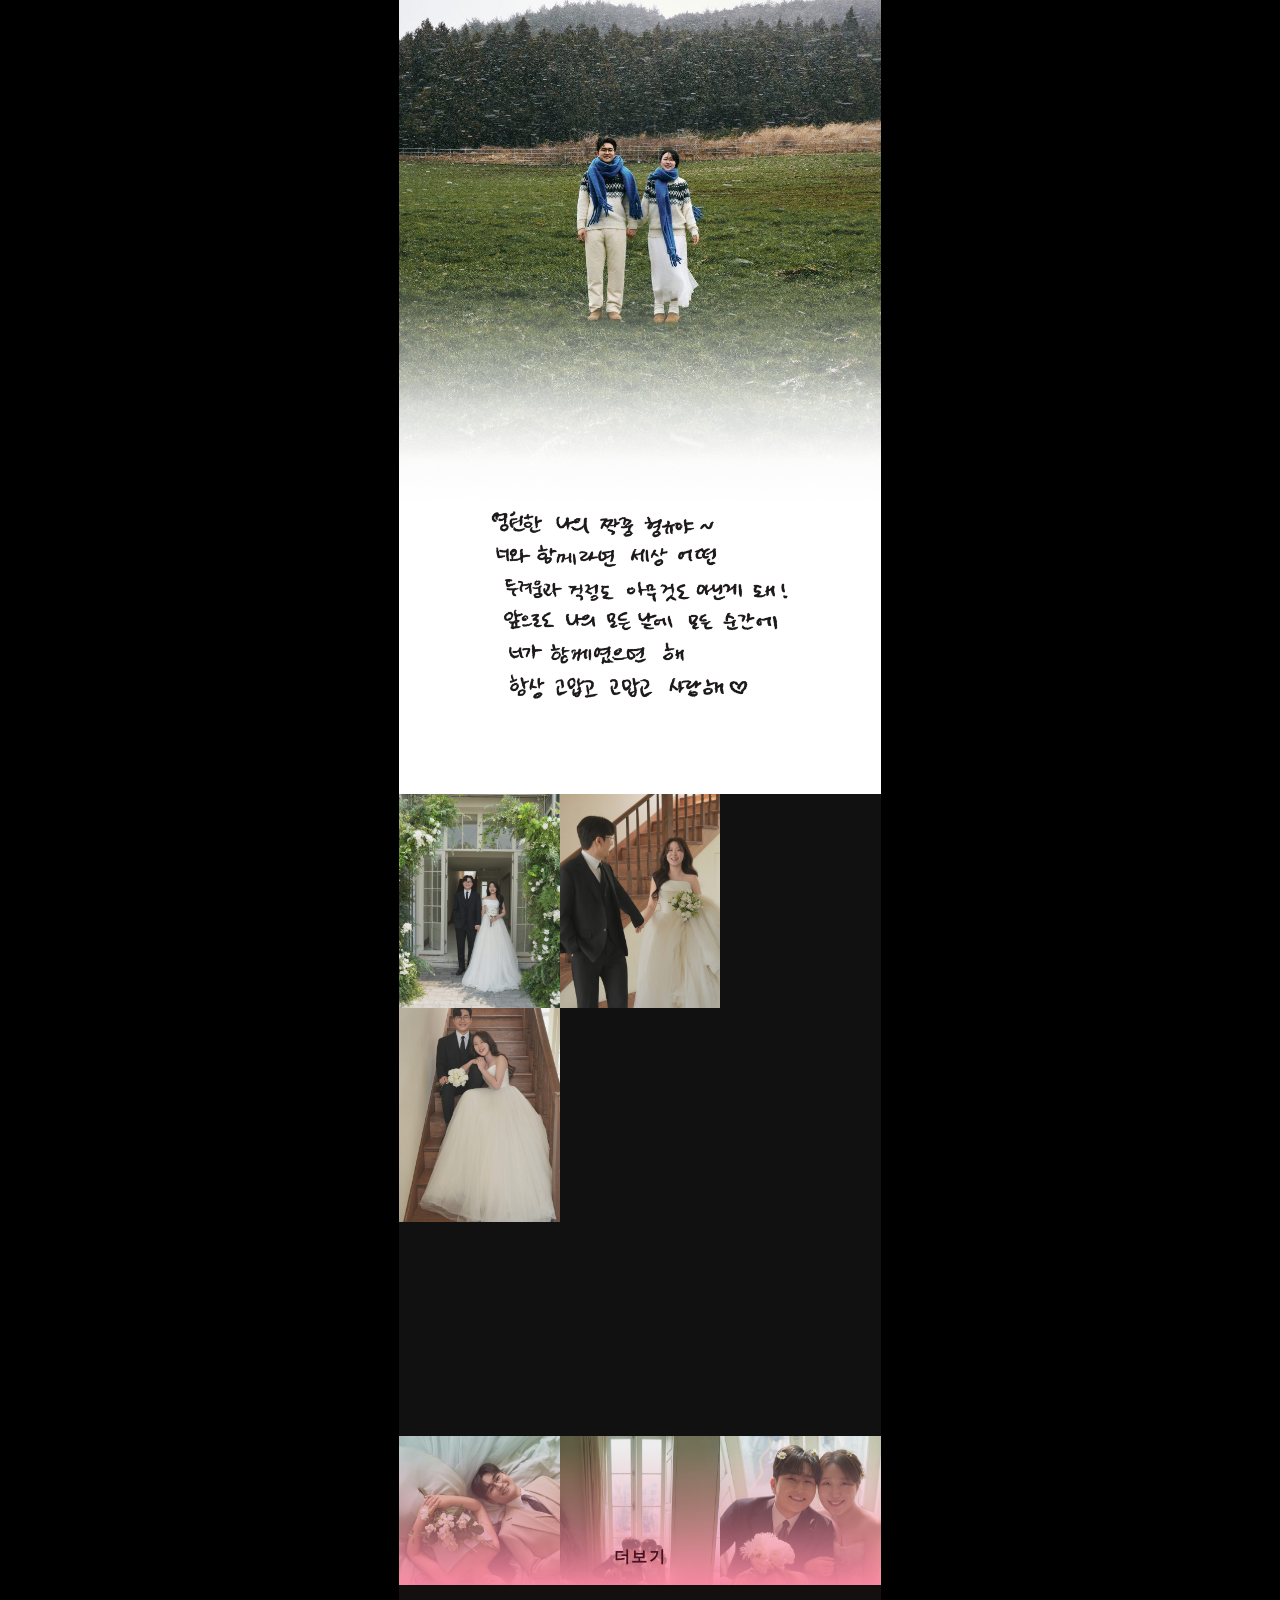
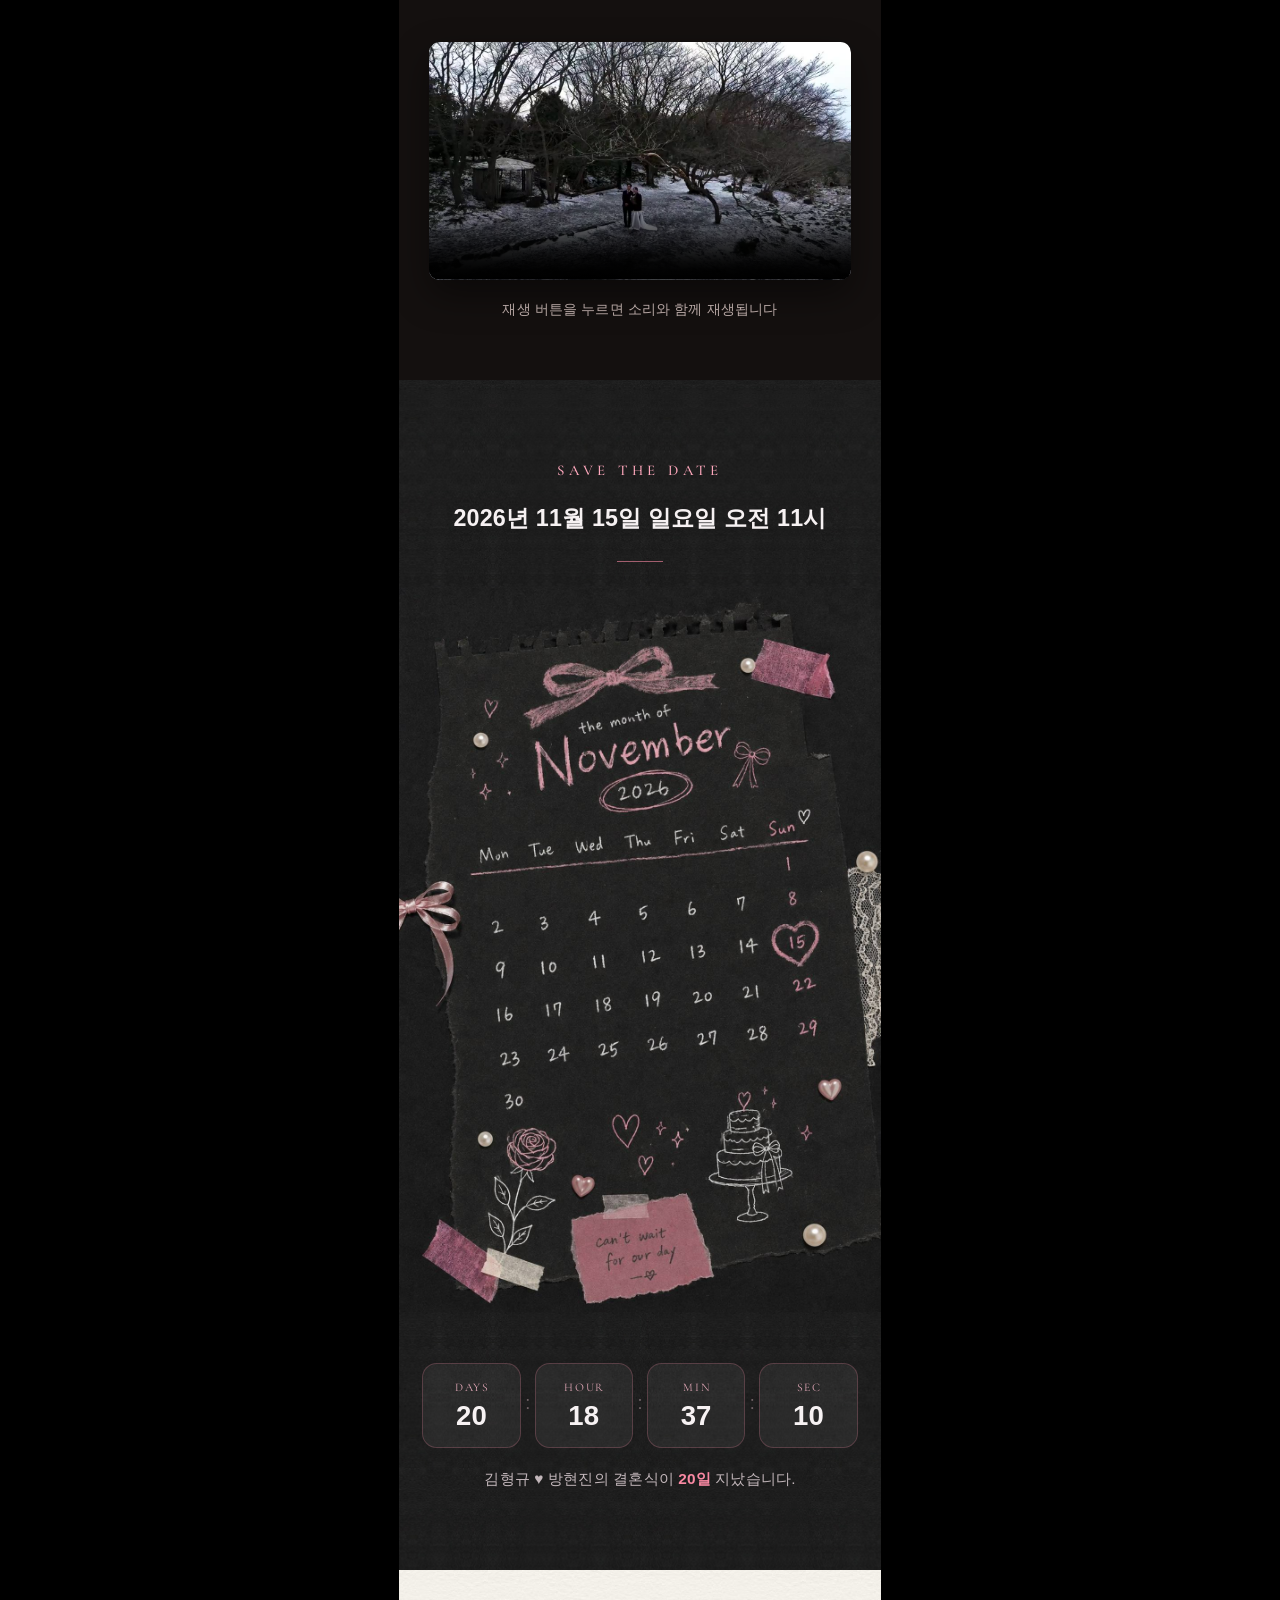
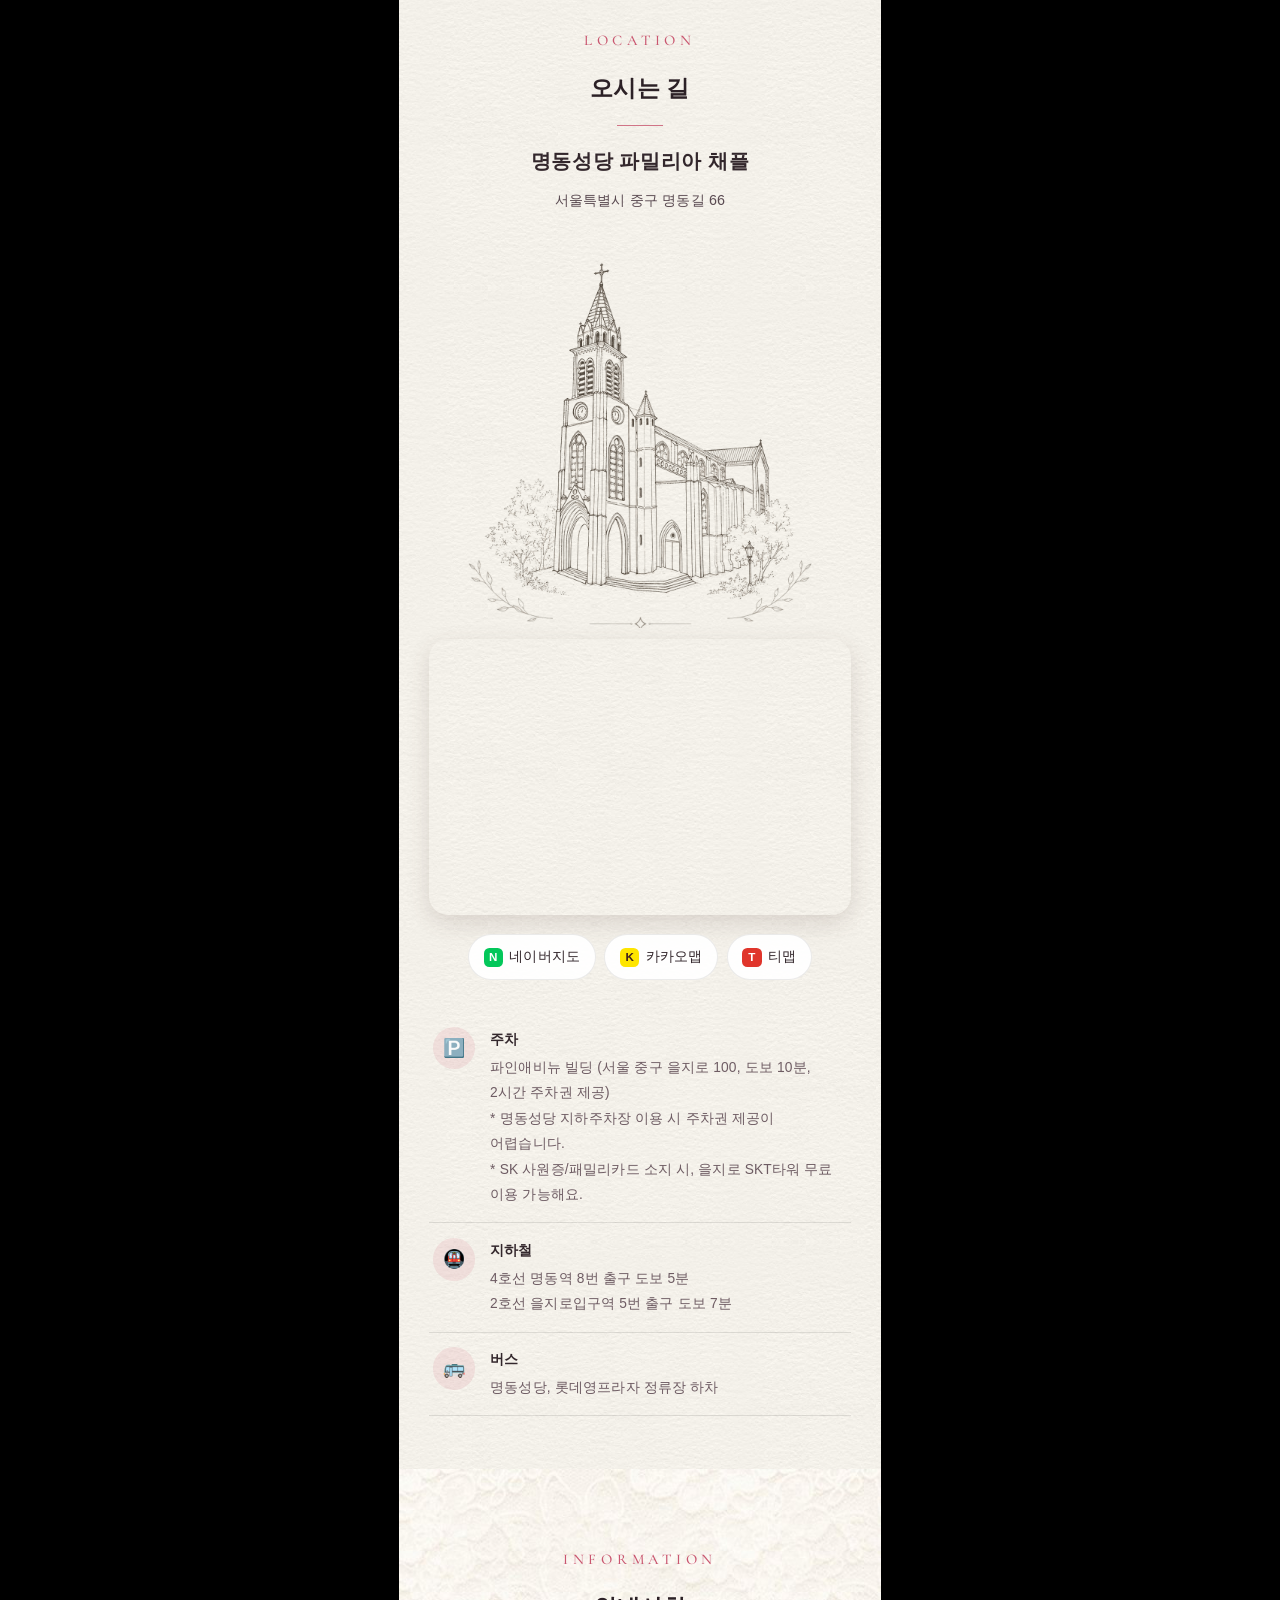
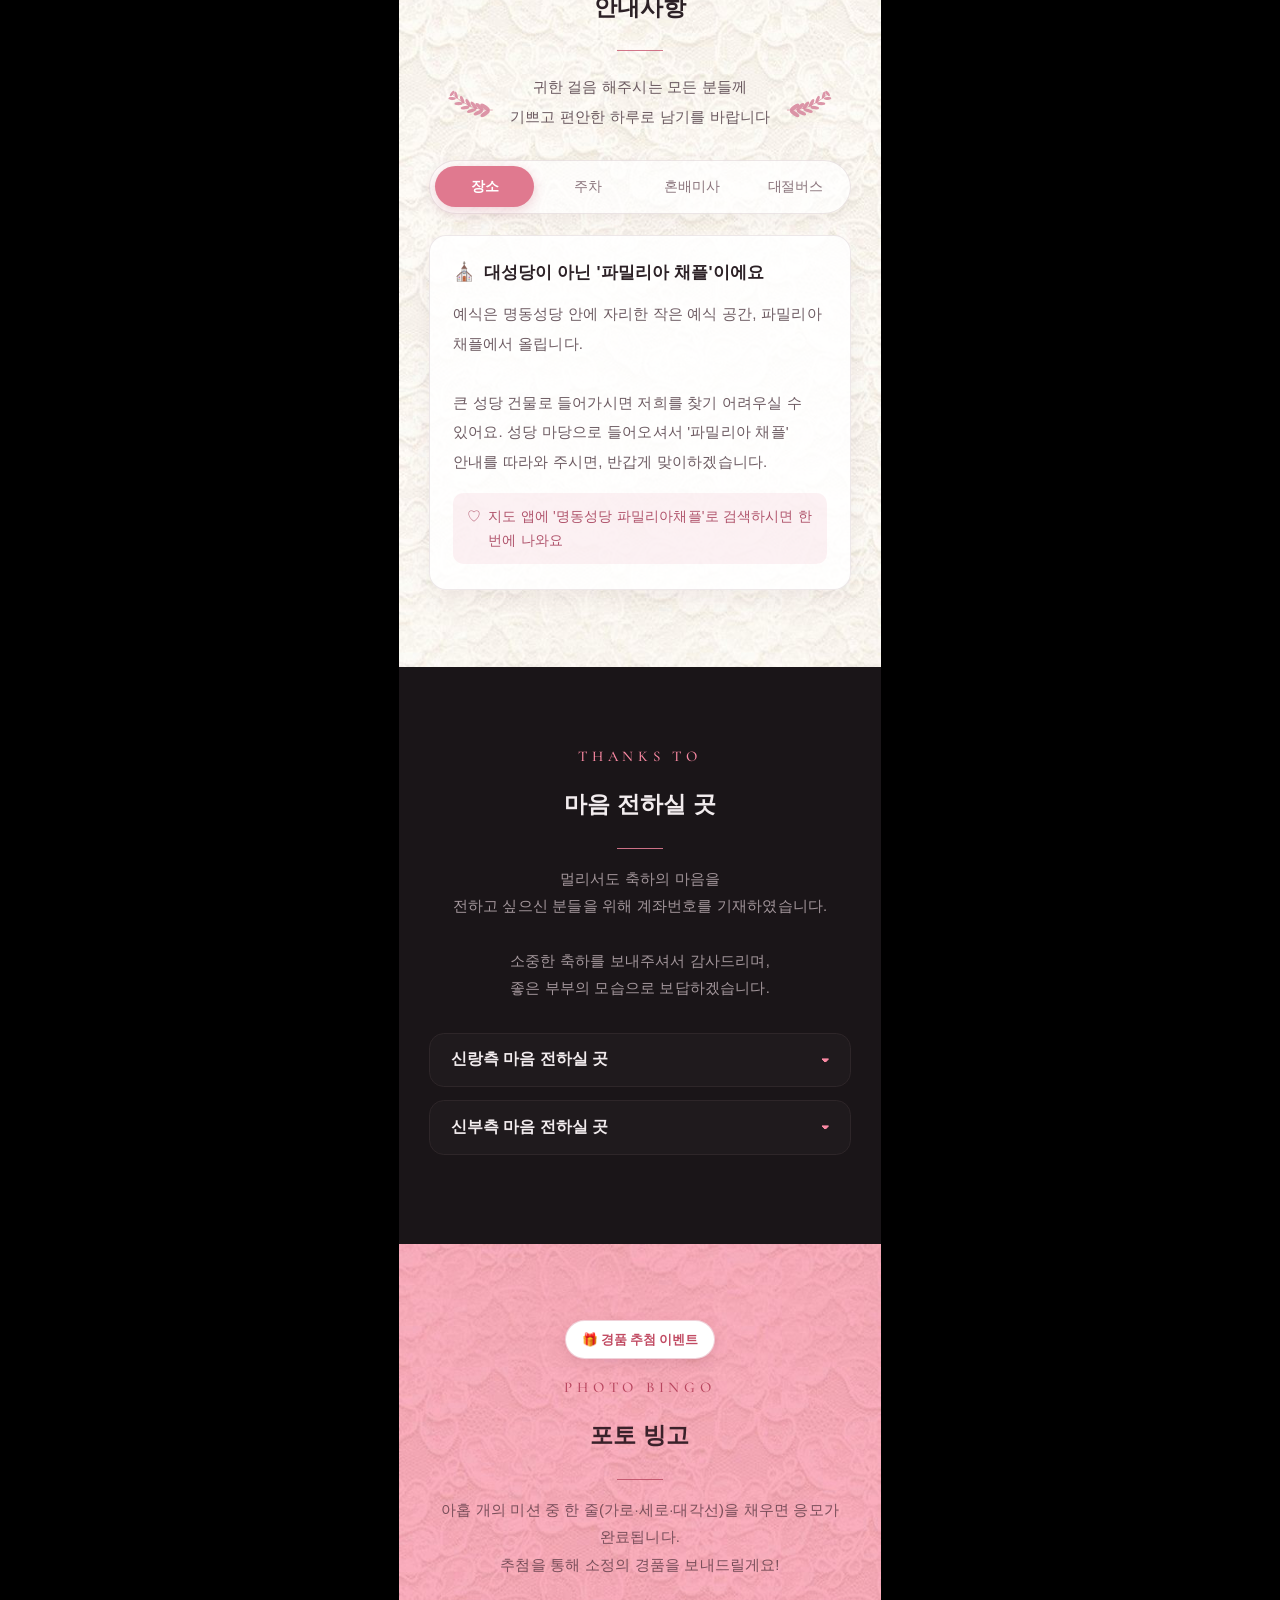
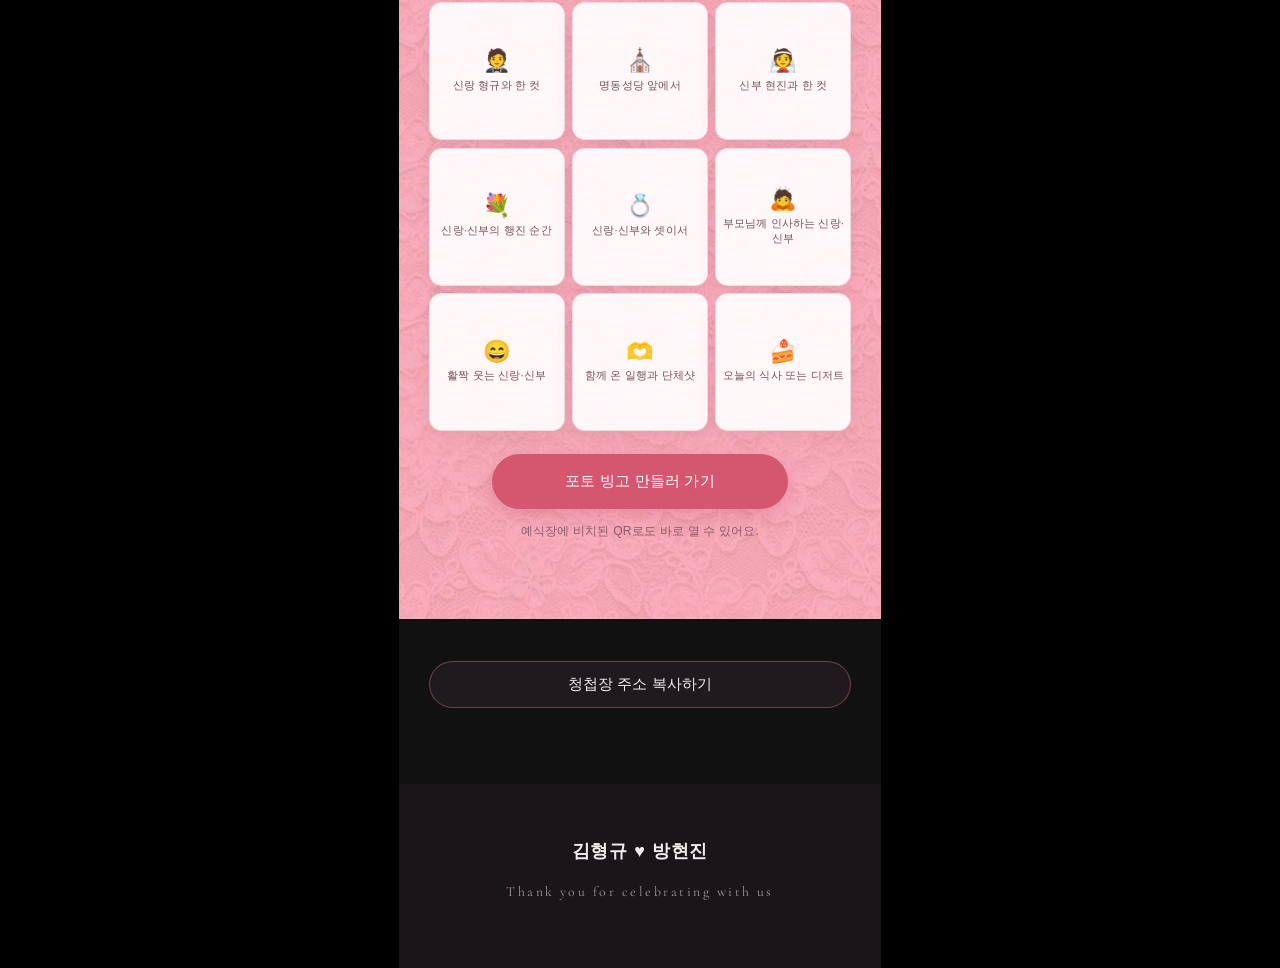
==== commit a244a453: "photo bingo section: pink lace background, prize badge, CTA pulse" ====
--- a/index.html
+++ b/index.html
@@ -217,7 +217,8 @@
     <!-- ═══════════ 9.5 게스트 스냅 · 포토 빙고 ═══════════
          config.js 의 snap.appsScriptUrl 을 채우면 나타납니다.
          연동 방법: 게스트스냅-연동방법.md -->
-    <section class="section snap" id="snap-section" hidden>
+    <section class="section snap snap--invite" id="snap-section" hidden>
+      <p class="snap__prize reveal">🎁 경품 추첨 이벤트</p>
       <p class="section__label reveal">PHOTO BINGO</p>
       <h2 class="section__title reveal" id="bingo-title"></h2>
       <p class="snap__desc reveal" id="bingo-desc"></p>
--- a/css/style.css
+++ b/css/style.css
@@ -2044,3 +2044,69 @@
 body.dayof .invitation > footer.footer { display: block; }
 body.dayof .invitation > section.share { display: none; }
 body.dayof .modal--rsvp { display: none !important; }
+
+/* ═══════════ 포토 빙고 — 핑크 레이스 배경 (청첩장 안 미리보기 전용) ═══════════
+   앞뒤 섹션이 모두 어두워서, 여기만 밝게 만들어 눈에 띄게 합니다.
+   bingo.html 의 빙고판은 그대로 어두운 톤을 유지하므로 .snap--invite 로만 한정합니다. */
+.snap--invite {
+  background: #fbe4ea url("../assets/snap-lace.jpg") center top / 100% auto repeat-y;
+  color: #4a2b34;
+}
+.snap--invite .section__label { color: #b8465f; }
+.snap--invite .section__title { color: #3a212a; }
+.snap--invite .section__title::after { background: #b8465f; }
+.snap--invite .snap__desc { color: #7a4f5b; }
+.snap--invite .bingo-cell {
+  background: rgba(255, 255, 255, .9);
+  border-color: rgba(150, 70, 95, .15);
+  box-shadow: 0 6px 16px rgba(150, 70, 95, .12);
+}
+.snap--invite .bingo-cell__text { color: #7a4f5b; }
+.snap--invite .bingo__go-note { color: #8a5a67; opacity: 1; }
+
+/* 경품 추첨 배지 — 제목보다 먼저 눈에 들어오게 */
+.snap__prize {
+  display: inline-block;
+  margin-bottom: 14px;
+  padding: 6px 15px 7px;
+  border-radius: 999px;
+  background: #fff;
+  color: #c14a62;
+  border: 1px solid rgba(200, 90, 120, .28);
+  font-family: var(--kr);
+  font-size: 12px;
+  font-weight: 700;
+  letter-spacing: -.01em;
+  box-shadow: 0 4px 12px rgba(150, 70, 95, .18);
+}
+
+/* 분홍 바탕에서는 연분홍 버튼이 묻혀서, 한 톤 진한 장미색으로 */
+.snap--invite .bingo__go.btn--fill {
+  background: #d4566f;
+  border-color: #d4566f;
+  color: #fff;
+  box-shadow: 0 6px 18px rgba(190, 70, 100, .28);
+}
+.snap--invite .bingo__go.btn--fill:hover { background: #c14a62; border-color: #c14a62; }
+
+/* 버튼에서 핑크 링이 잠깐 퍼지게 — 화면에 들어올 때 세 번만 */
+.snap--invite .bingo__go { position: relative; }
+.snap--invite .bingo__go::after {
+  content: "";
+  position: absolute;
+  inset: 0;
+  border-radius: 999px;
+  border: 2px solid #d4566f;
+  opacity: 0;
+  pointer-events: none;
+}
+.snap--invite .bingo__go.is-visible::after {
+  animation: snap-ring 1.7s ease-out .7s 3;
+}
+@keyframes snap-ring {
+  0%        { transform: scale(1);    opacity: .6; }
+  70%, 100% { transform: scale(1.16); opacity: 0; }
+}
+@media (prefers-reduced-motion: reduce) {
+  .snap--invite .bingo__go.is-visible::after { animation: none; }
+}
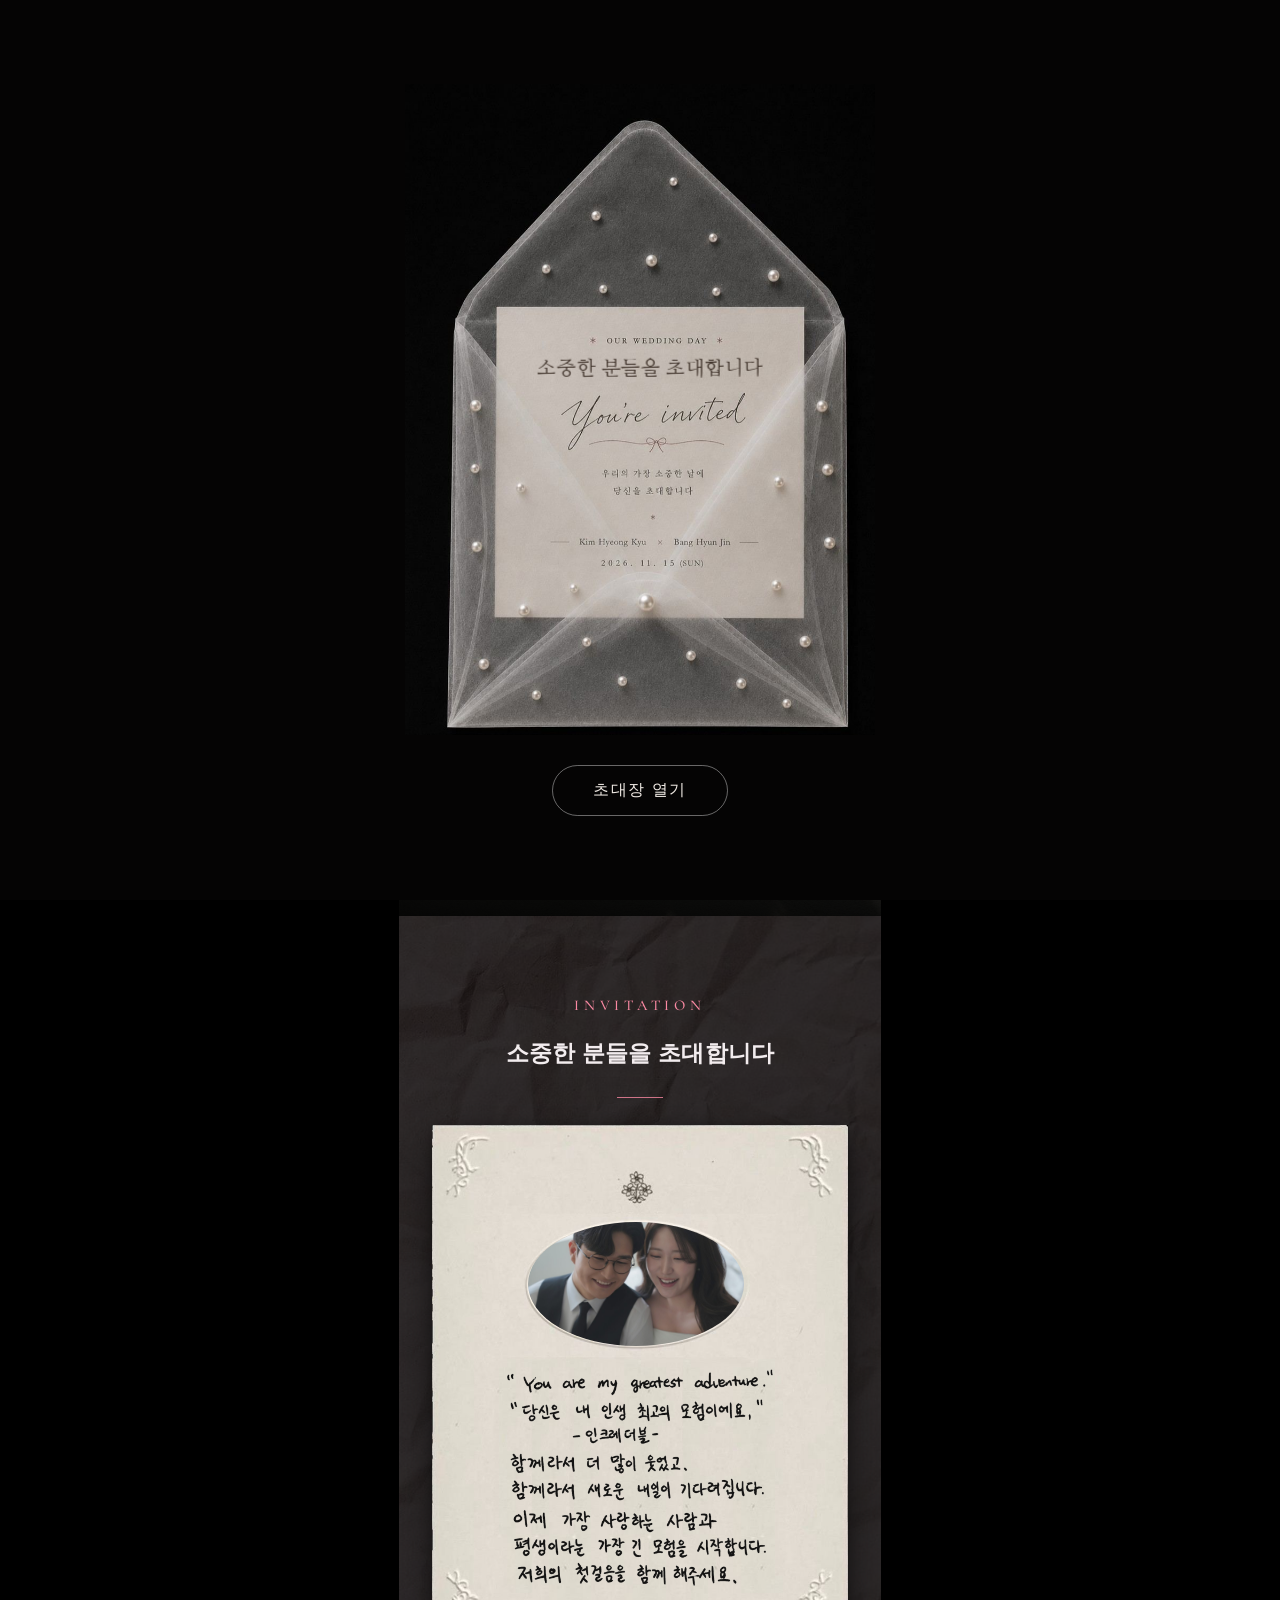
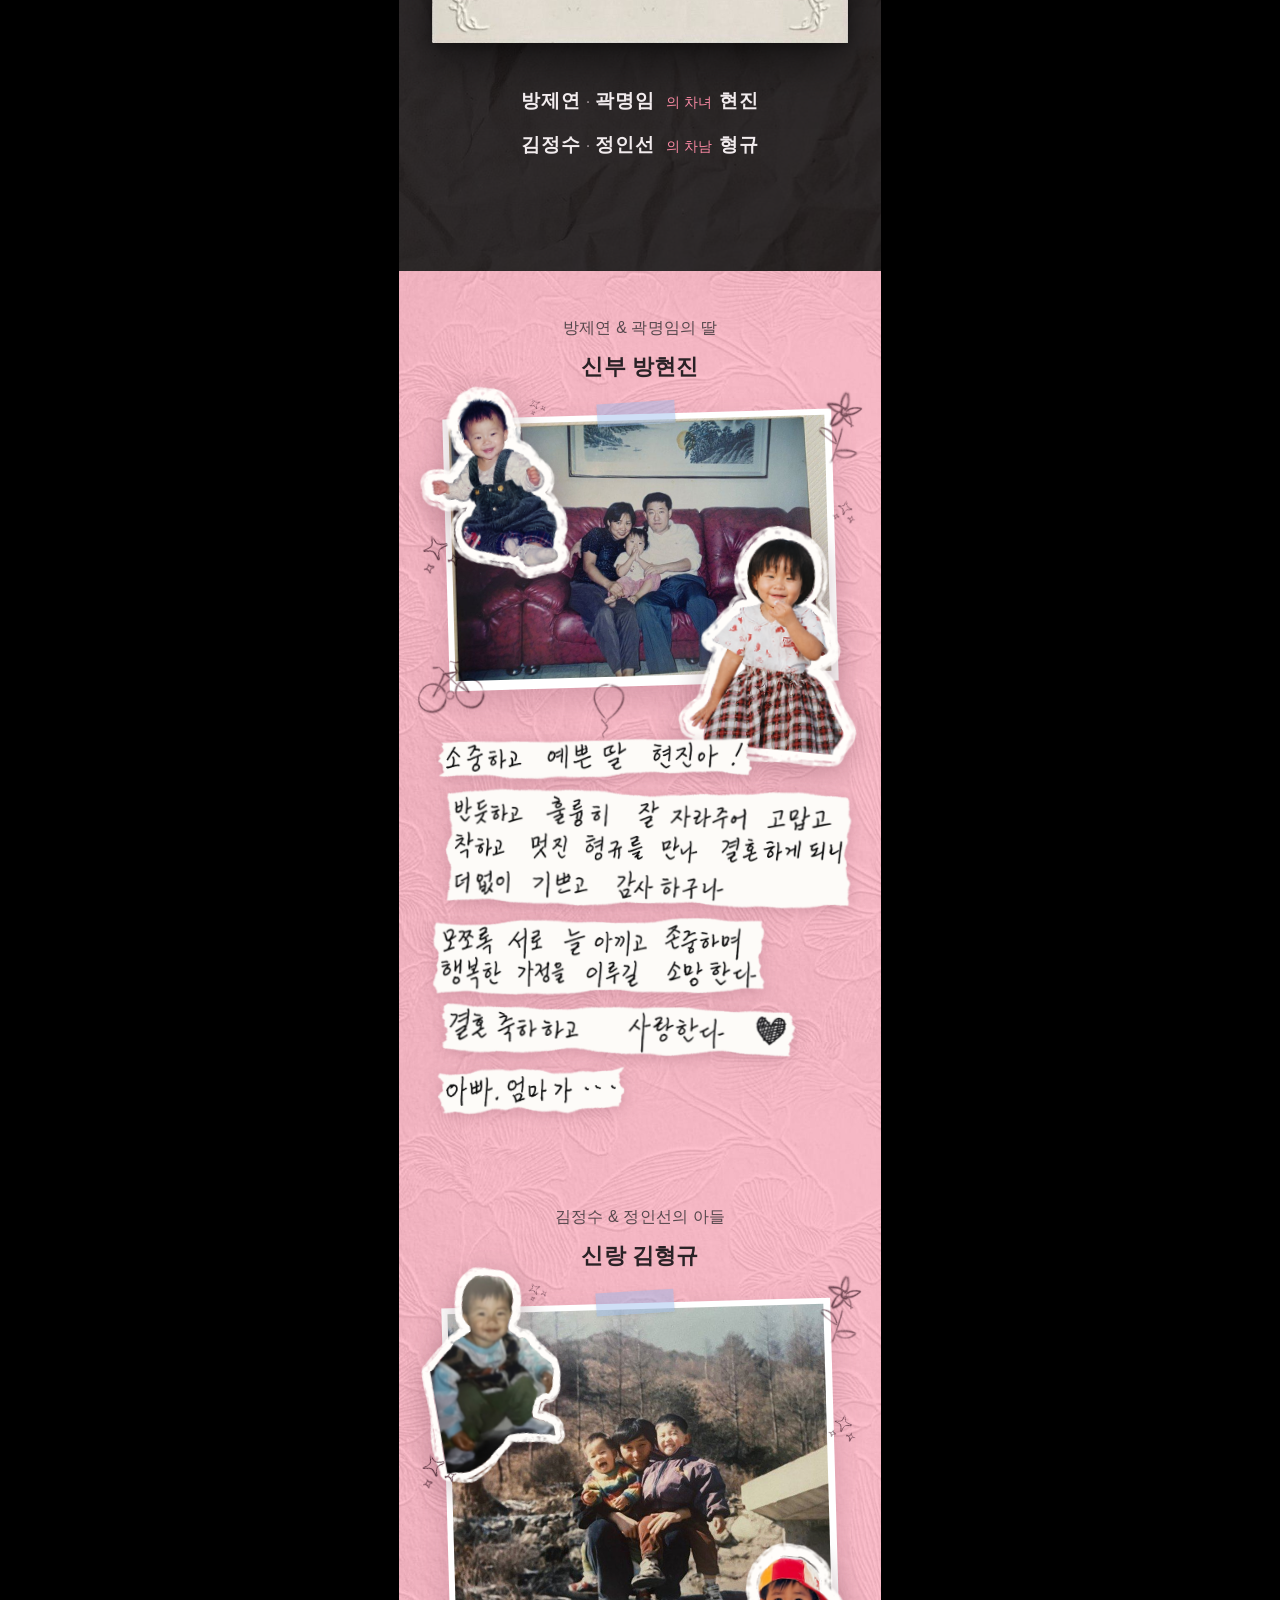
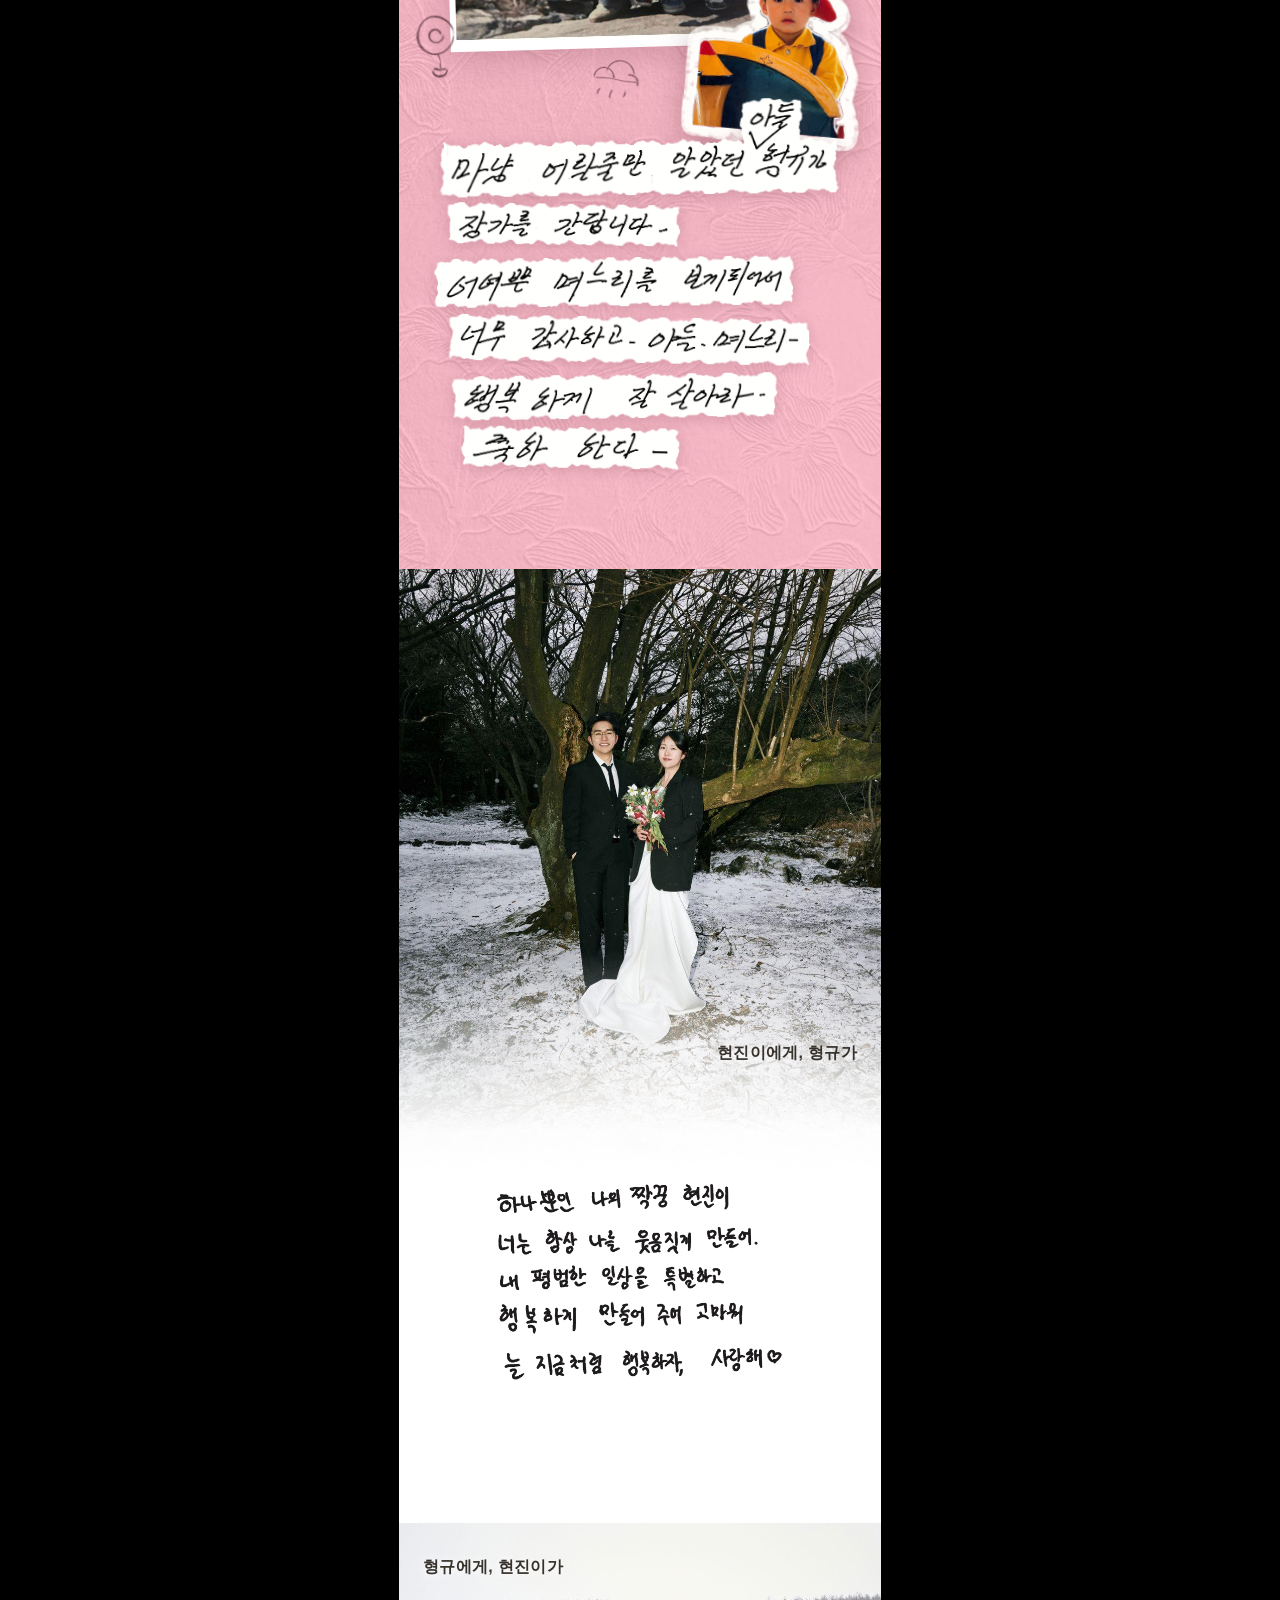
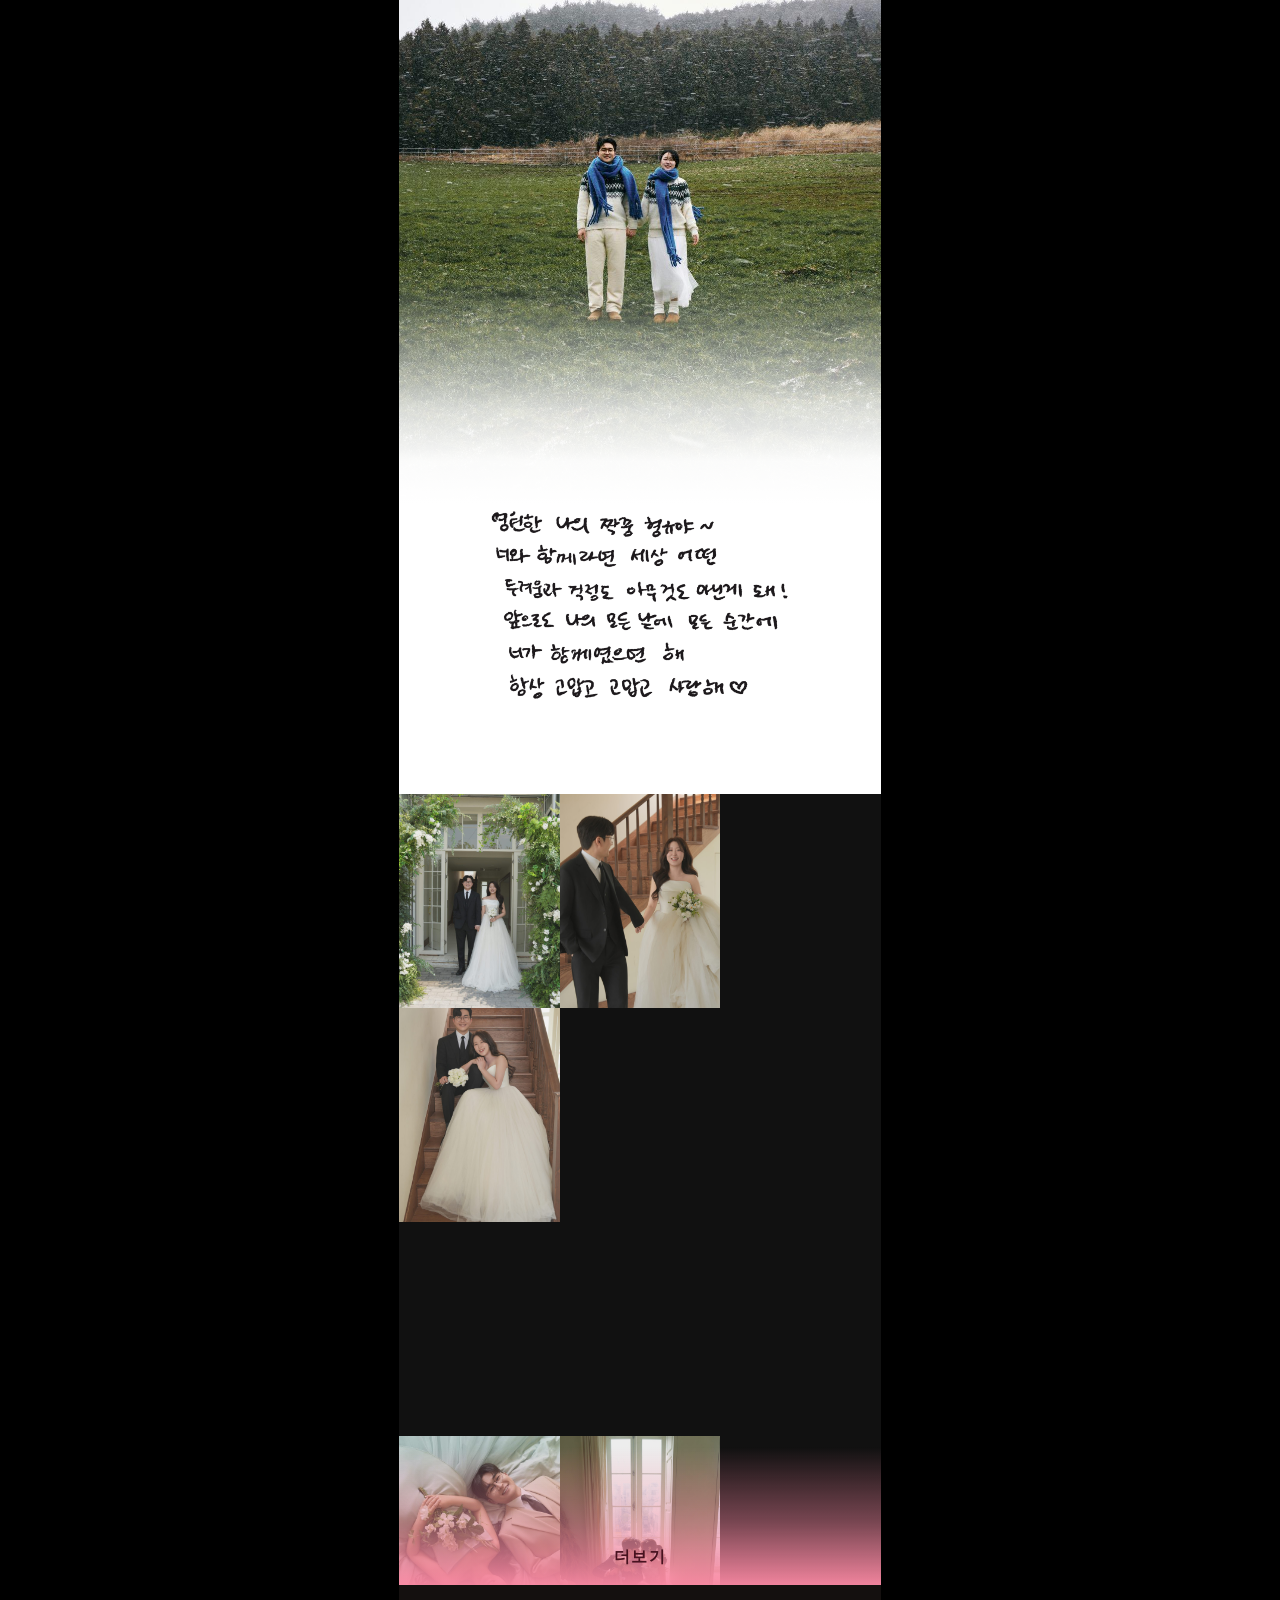
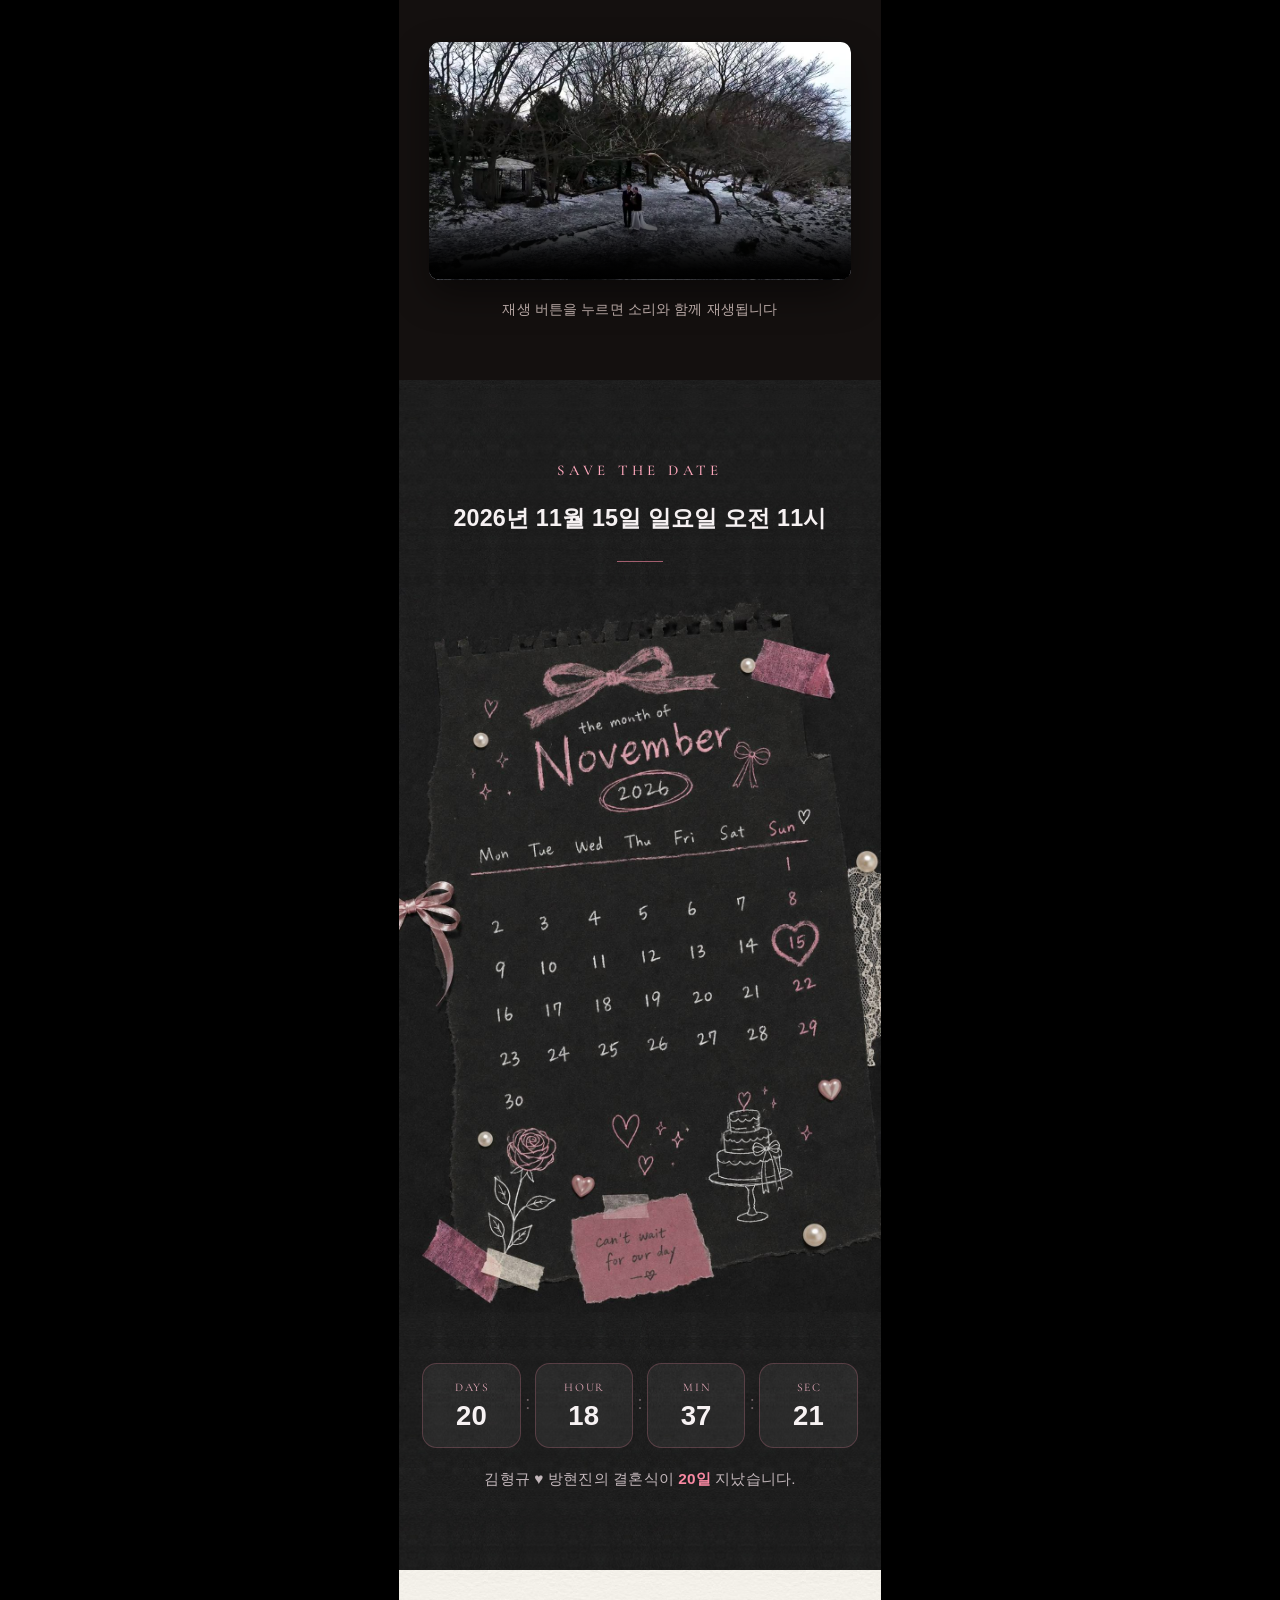
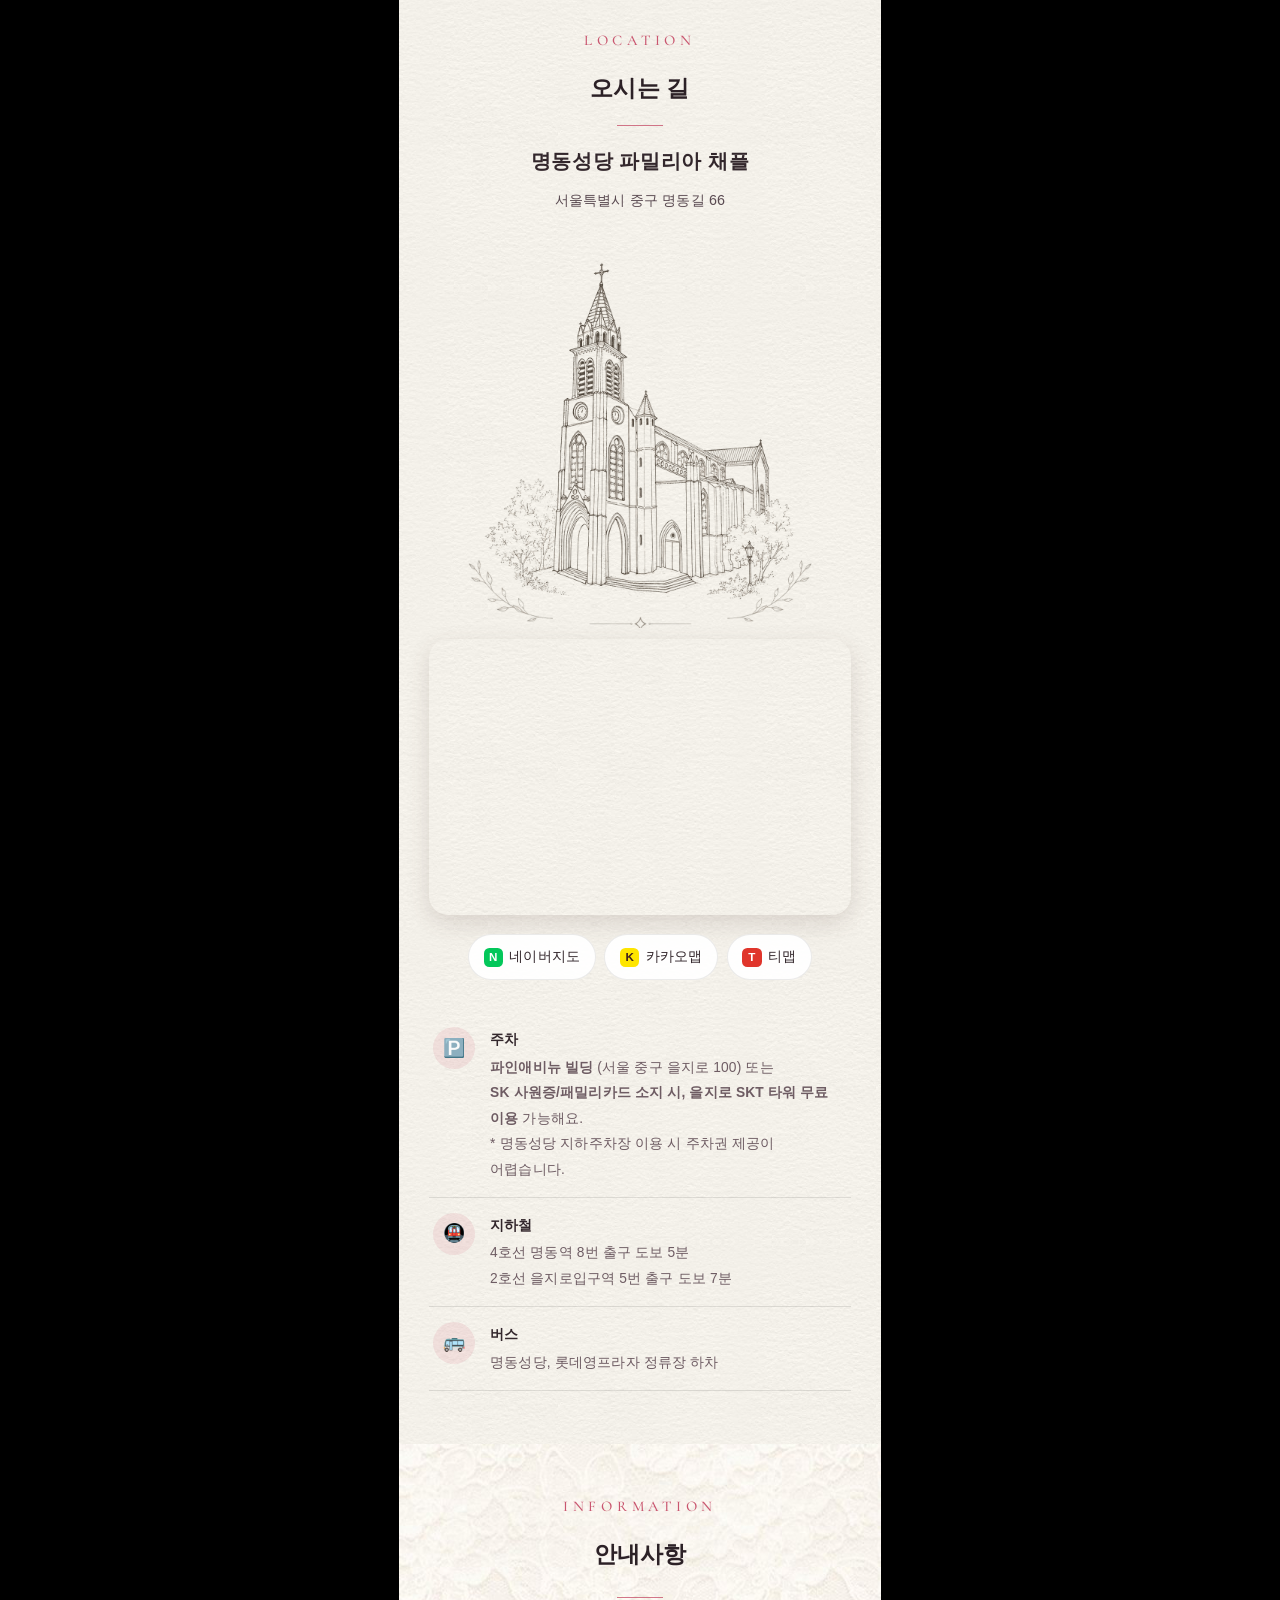
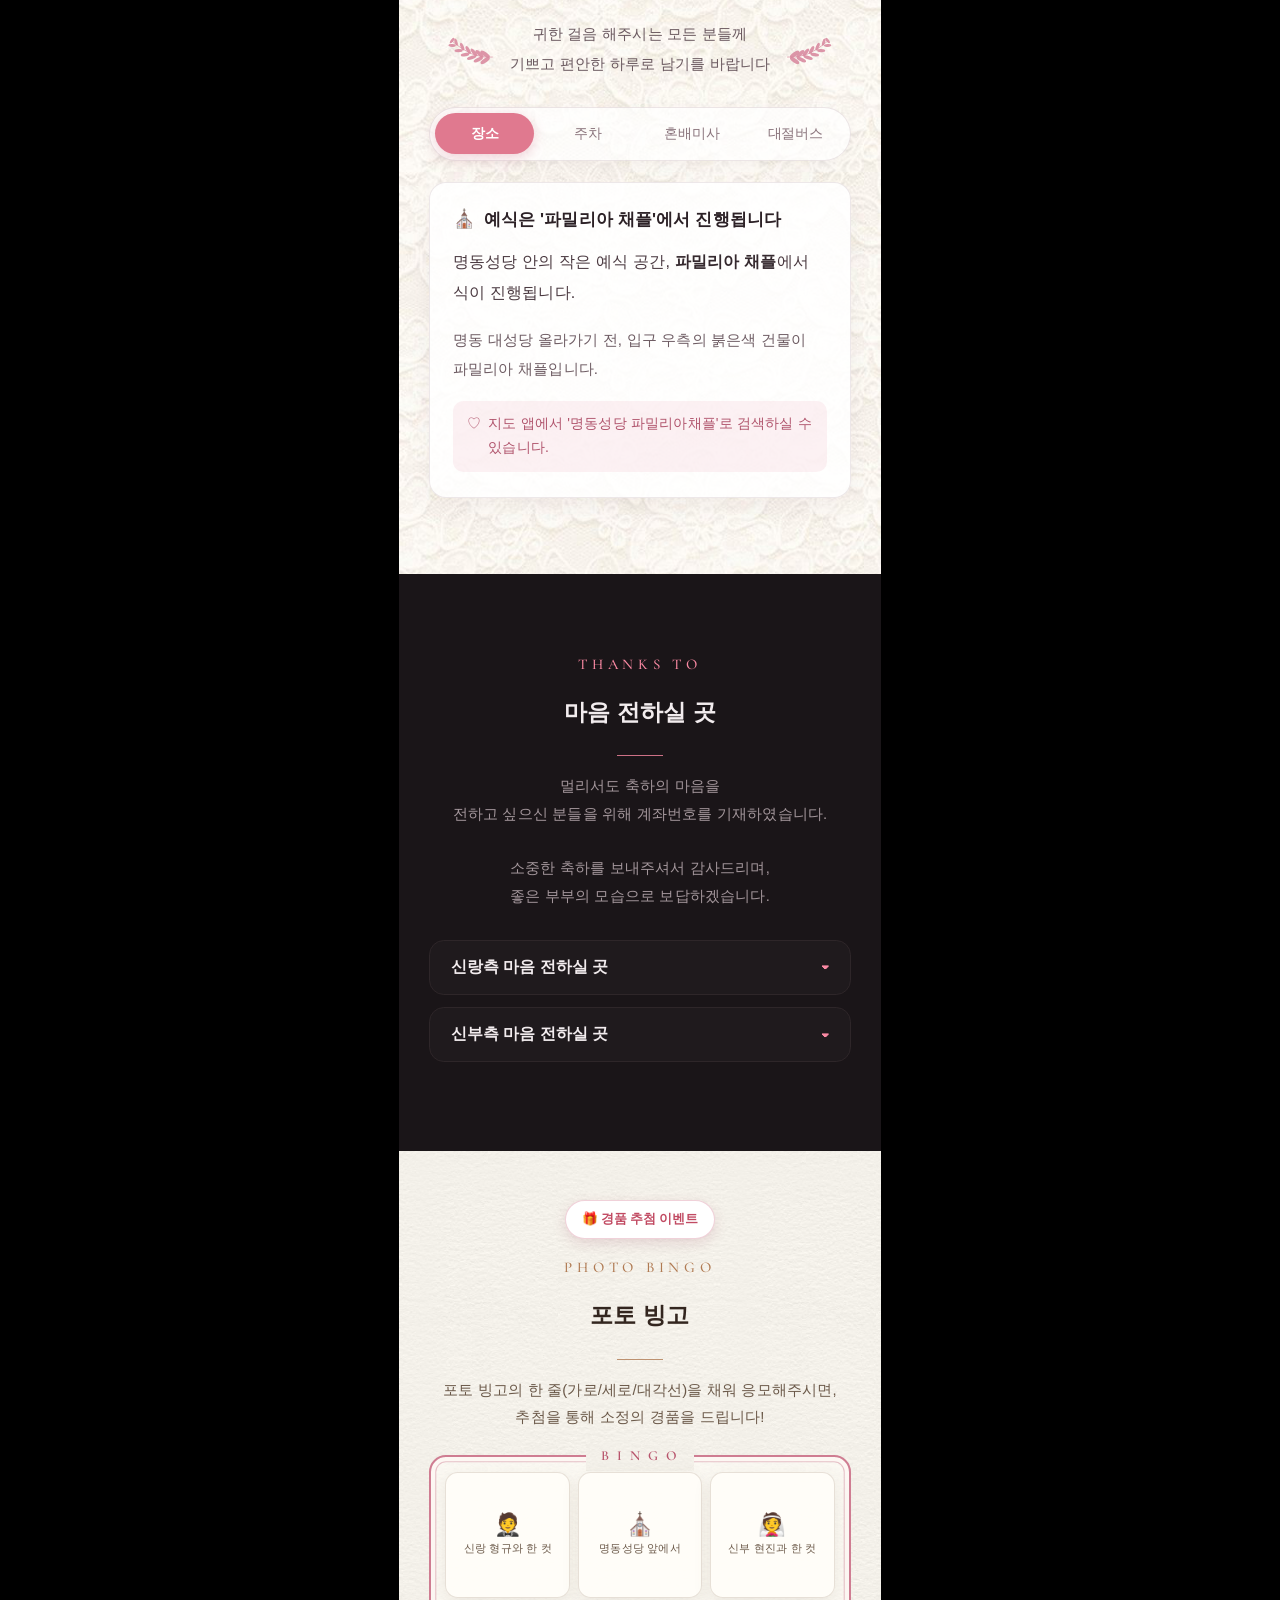
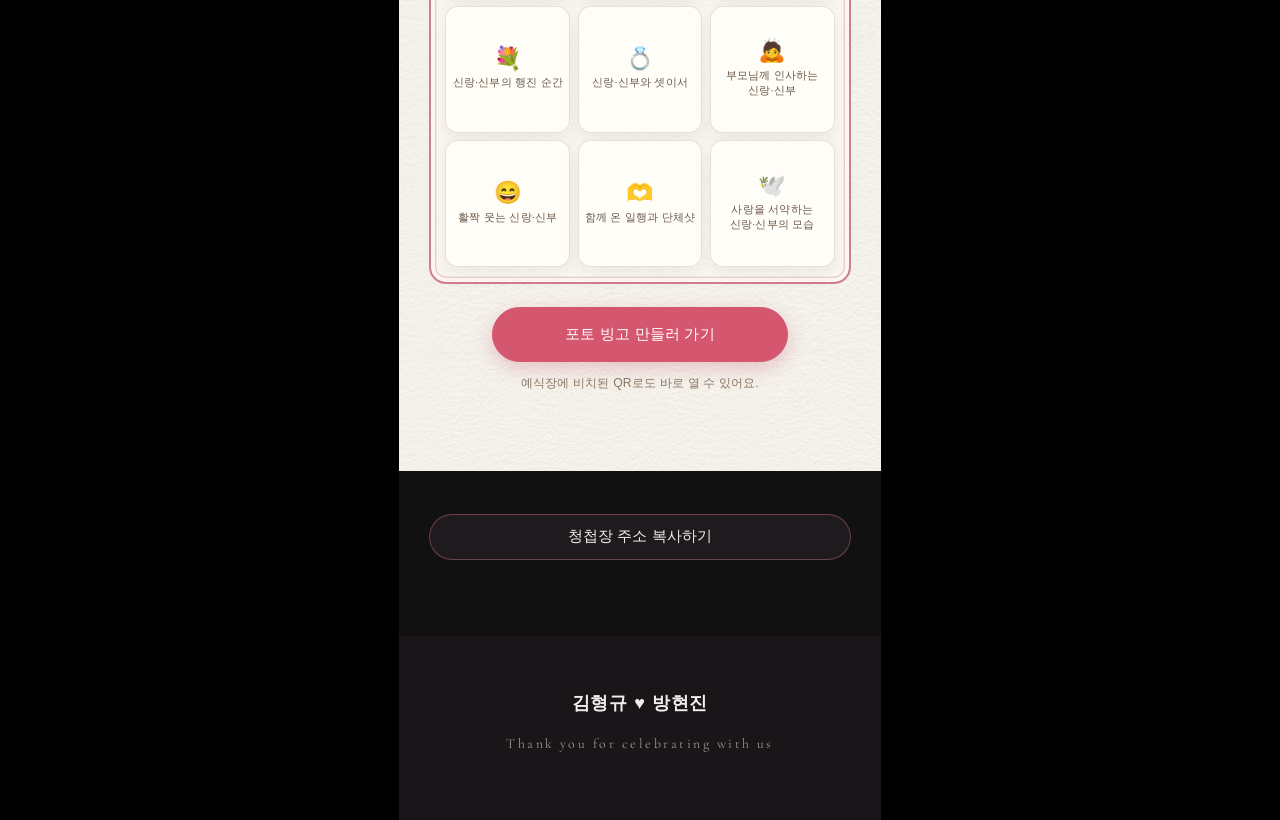
==== commit 61d34ce2: "remove the rsvp popup" ====
--- a/index.html
+++ b/index.html
@@ -261,57 +261,6 @@
   <!-- ═══════════ 연락하기 모달 ═══════════ -->
   <!-- ═══════════ 토스트 알림 ═══════════ -->
 
-  <!-- ═══════════ 참석 의사 전달 (오시는 길을 지나면 팝업) ═══════════ -->
-  <div class="modal modal--rsvp" id="rsvp-modal" hidden>
-    <div class="modal__panel modal__panel--rsvp">
-      <button type="button" class="modal__x" id="rsvp-x" aria-label="닫기">×</button>
-      <p class="section__label">RSVP</p>
-      <h2 class="modal__title">참석 의사 전달</h2>
-<p class="rsvp__desc">참석 여부를 미리 알려주시면<br/>정성껏 준비하여 모시겠습니다.</p>
-      <form id="rsvp-form" class="rsvp__form">
-        <div class="rsvp__field">
-          <p class="rsvp__q">참석하실 수 있나요?</p>
-          <div class="form-row form-row--pair">
-            <label class="chip"><input type="radio" name="rsvp-attend" value="참석" checked /><span>참석할게요</span></label>
-            <label class="chip"><input type="radio" name="rsvp-attend" value="불참" /><span>어려울 것 같아요</span></label>
-          </div>
-        </div>
-
-        <div class="rsvp__field">
-          <p class="rsvp__q">어느 쪽 하객이신가요?</p>
-          <div class="form-row form-row--pair">
-            <label class="chip"><input type="radio" name="rsvp-side" value="신랑측" checked /><span>신랑측</span></label>
-            <label class="chip"><input type="radio" name="rsvp-side" value="신부측" /><span>신부측</span></label>
-          </div>
-        </div>
-
-        <div class="rsvp__field">
-          <p class="rsvp__q">성함을 알려주세요</p>
-          <input type="text" id="rsvp-name" placeholder="예) 김철수" maxlength="20" required />
-        </div>
-
-        <div class="rsvp__field" id="rsvp-only-attend">
-          <p class="rsvp__q">몇 분이 함께 오시나요?</p>
-          <div class="stepper">
-            <button type="button" class="stepper__btn" id="rsvp-minus" aria-label="한 명 줄이기">−</button>
-            <span class="stepper__value"><b id="rsvp-count-label">1</b>명</span>
-            <button type="button" class="stepper__btn" id="rsvp-plus" aria-label="한 명 늘리기">+</button>
-          </div>
-          <input type="hidden" id="rsvp-count" value="1" />
-
-          <p class="rsvp__q rsvp__q--gap">식사도 하고 가시나요?</p>
-          <div class="form-row form-row--pair">
-            <label class="chip"><input type="radio" name="rsvp-meal" value="식사함" checked /><span>식사할게요</span></label>
-            <label class="chip"><input type="radio" name="rsvp-meal" value="식사안함" /><span>안 할게요</span></label>
-          </div>
-        </div>
-
-        <button type="submit" class="btn btn--fill rsvp__submit">참석 의사 보내기</button>
-      </form>
-      <p class="rsvp__done" id="rsvp-done" hidden>소중한 마음 감사히 전달받았습니다 ♥</p>
-        </div>
-  </div>
-
   <div class="toast" id="toast" hidden></div>
 
   <!-- 카카오 SDK는 공유 버튼이 가까워질 때 js/main.js 가 직접 불러옵니다 (초기 로딩 단축) -->
--- a/css/style.css
+++ b/css/style.css
@@ -976,6 +976,61 @@
   color: #6e5c63;
   white-space: pre-line;
 }
+/* 문단이 여러 개일 때 사이를 벌리고, 첫 문단은 조금 크고 진하게 */
+.info__text + .info__text { margin-top: 15px; }
+.info__text--lead {
+  font-size: 15.2px;
+  font-weight: 500;
+  color: #4b3a41;
+}
+/* 제목 아래 한눈에 들어오는 핵심 칩 */
+.info__points {
+  display: flex;
+  flex-wrap: wrap;
+  gap: 6px;
+  margin: 2px 0 15px;
+}
+.info__point {
+  display: inline-flex;
+  align-items: center;
+  gap: 5px;
+  padding: 5px 11px 6px;
+  font-size: 12.3px;
+  font-weight: 600;
+  line-height: 1.5;
+  color: #a5556c;
+  background: rgba(224, 121, 143, .12);
+  border-radius: 999px;
+}
+.info__point-icon { font-style: normal; font-size: 12.5px; }
+/* ※ 로 시작한 줄들 — 본문과 떼어 참고 상자로 */
+.info__marks {
+  list-style: none;
+  display: flex;
+  flex-direction: column;
+  gap: 8px;
+  margin-top: 17px;
+  padding: 13px 15px 14px;
+  background: rgba(150, 120, 105, .09);
+  border-radius: 10px;
+}
+.info__marks li {
+  position: relative;
+  padding-left: 18px;
+  font-size: 12.9px;
+  line-height: 1.75;
+  color: #7d6a71;
+}
+.info__marks li::before {
+  content: "※";
+  position: absolute;
+  left: 0;
+  top: 0;
+  font-size: 11.5px;
+  color: #b98a99;
+}
+.info__marks strong { font-weight: 700; color: #55444b; }
+
 /* 설정 파일에서 **강조**한 부분 */
 .info__text strong, .info__note strong {
   font-weight: 700;
@@ -1009,6 +1064,29 @@
   padding: 2px 9px;
   flex: 0 0 auto;
 }
+/* 주소 복사 버튼 — 누르면 글자가 '복사되었습니다'로 잠깐 바뀝니다 */
+.info__copy {
+  display: inline-flex;
+  align-items: center;
+  gap: 7px;
+  margin-top: 14px;
+  padding: 9px 15px;
+  font-family: var(--kr);
+  font-size: 13px;
+  font-weight: 600;
+  color: #b0546c;
+  background: rgba(255, 255, 255, .9);
+  border: 1px solid rgba(200, 90, 120, .28);
+  border-radius: 999px;
+  cursor: pointer;
+  touch-action: manipulation;
+  -webkit-tap-highlight-color: transparent;
+  transition: background .2s, border-color .2s, color .2s;
+}
+.info__copy svg { width: 14px; height: 14px; flex: 0 0 auto; }
+.info__copy:hover { background: #fff; border-color: rgba(200, 90, 120, .5); }
+.info__copy.is-copied { color: #fff; background: #e0798f; border-color: #e0798f; }
+
 /* 다정하게 덧붙이는 한 줄 */
 .info__note {
   display: flex;
@@ -1132,18 +1210,6 @@
 }
 .acc-card__num.is-copied svg { color: var(--accent); }
 
-/* ═══════════ 8. RSVP ═══════════ */
-.rsvp__desc {
-  font-size: 14px;
-  color: var(--ink-light);
-  margin-bottom: 28px;
-}
-.rsvp__form, .guestbook__form {
-  display: flex;
-  flex-direction: column;
-  gap: 12px;
-  text-align: left;
-}
 .form-row { display: flex; gap: 10px; }
 .form-row--pair .chip { flex: 1; }
 .chip {
@@ -1186,12 +1252,6 @@
 }
 input:focus, textarea:focus { border-color: var(--accent); }
 textarea { resize: none; }
-.rsvp__done {
-  margin-top: 20px;
-  font-family: var(--serif);
-  color: var(--accent-deep);
-  font-size: 15px;
-}
 
 /* ═══════════ 9. 방명록 ═══════════ */
 .guestbook { background: var(--bg-soft); }
@@ -1389,82 +1449,9 @@
 }
 .modal__close { margin-top: 20px; }
 
-/* 참석 의사 전달 팝업 */
-.modal--rsvp { background: rgba(0, 0, 0, .82); }
-.modal__panel--rsvp {
-  position: relative;
-  max-width: 340px;
-  text-align: center;
-  max-height: 92svh;
-  overflow-y: auto;
-  background: #171315;
-  border: 1px solid rgba(250, 137, 163, .45);
-  border-radius: 20px;
-  /* 작은 화면에서도 스크롤 없이 한 번에 보이도록 여백을 줄였습니다 */
-  padding: 18px 18px 18px;
-  box-shadow: 0 24px 60px rgba(0, 0, 0, .7), 0 0 0 6px rgba(250, 137, 163, .07);
-}
-.modal__panel--rsvp .section__label { margin-bottom: 3px; font-size: 12px; }
-.modal__panel--rsvp .modal__title { margin-bottom: 8px; font-size: 18px; }
-.modal__panel--rsvp .rsvp__desc { font-size: 12.5px; line-height: 1.6; margin-bottom: 14px; }
 
 /* 질문별로 묶어서 고르기 쉽게 */
-.rsvp__field { text-align: left; }
-.rsvp__field + .rsvp__field { margin-top: 10px; }
-.rsvp__field[hidden] { display: none; }
-.rsvp__q {
-  font-size: 12.5px;
-  font-weight: 600;
-  color: var(--ink);
-  margin-bottom: 5px;
-  letter-spacing: .01em;
-}
-.rsvp__q--gap { margin-top: 10px; }
-.rsvp__form .chip span { padding: 9px 0; font-size: 13.5px; }
-.rsvp__submit { margin-top: 14px; padding: 11px 26px; }
-.modal__panel--rsvp .rsvp__form { gap: 8px; }
-.modal__panel--rsvp input[type="text"] { padding: 9px 12px; font-size: 13.5px; }
-.modal__panel--rsvp .stepper { padding: 4px; }
-.modal__panel--rsvp .stepper__btn { width: 38px; height: 32px; font-size: 18px; }
-.modal__panel--rsvp .stepper__value { font-size: 13.5px; }
-.modal__panel--rsvp .stepper__value b { font-size: 16px; }
-/* 화면이 짧은 기기(구형 폰 등)에서는 설명을 접고 여백을 더 줄여 한 번에 다 보이게 */
-@media (max-height: 720px) {
-  .modal__panel--rsvp { padding: 14px 16px; }
-  .modal__panel--rsvp .rsvp__desc { display: none; }
-  .modal__panel--rsvp .modal__title { margin-bottom: 10px; }
-  .rsvp__field + .rsvp__field { margin-top: 8px; }
-  .rsvp__form .chip span { padding: 8px 0; }
-  .modal__panel--rsvp input[type="text"] { padding: 8px 12px; }
-  .modal__panel--rsvp .stepper__btn { height: 30px; }
-  .rsvp__submit { margin-top: 11px; padding: 10px 26px; }
-}
-
-/* 인원 선택 */
-.stepper {
-  display: flex;
-  align-items: center;
-  justify-content: space-between;
-  gap: 10px;
-  border: 1px solid var(--line);
-  background: var(--card);
-  border-radius: 12px;
-  padding: 6px;
-}
-.stepper__btn {
-  width: 42px;
-  height: 38px;
-  border: 0;
-  border-radius: 9px;
-  background: rgba(250, 137, 163, .16);
-  color: var(--accent-deep);
-  font-size: 20px;
-  line-height: 1;
-  cursor: pointer;
-}
-.stepper__btn:disabled { opacity: .3; cursor: default; }
-.stepper__value { flex: 1; text-align: center; font-size: 15px; color: var(--ink-light); }
-.stepper__value b { font-size: 18px; font-weight: 700; color: var(--ink); margin-right: 2px; }
+
 .modal__x {
   position: absolute;
   top: 8px; right: 12px;
@@ -1519,10 +1506,36 @@
 }
 
 /* --- 3×3 미션 판 --- */
+/* 빙고판 — 진짜 빙고 카드처럼 이중선 틀을 두르고, 위쪽에 BINGO 글자를 얹습니다 */
 .bingo__grid {
+  position: relative;
   display: grid;
   grid-template-columns: repeat(3, 1fr);
   gap: 7px;
+  margin-top: 16px;
+  padding: 14px;
+  border: 2.5px solid #cf7d92;
+  border-radius: 16px;
+  background: rgba(255, 253, 248, .55);
+  /* 안쪽에 얇은 선을 한 겹 더 — 인쇄한 카드 느낌 */
+  box-shadow: inset 0 0 0 4px rgba(255, 253, 248, .9),
+              inset 0 0 0 5px rgba(207, 125, 146, .45);
+}
+.bingo__grid::before {
+  content: "B I N G O";
+  position: absolute;
+  left: 50%;
+  top: -1px;
+  transform: translate(-50%, -50%);
+  padding: 2px 14px;
+  font-family: var(--en);
+  font-size: 13px;
+  font-weight: 600;
+  letter-spacing: .18em;
+  color: #b8546c;
+  /* 글자 뒤로 선이 지나가지 않도록 종이 바탕을 깔아 가립니다 (섹션과 같은 종이결) */
+  background: #f4f1ea url("../assets/paper-bg.jpg") top left / 300px auto repeat;
+  white-space: nowrap;
 }
 .bingo-cell {
   position: relative;
@@ -1555,6 +1568,7 @@
   line-height: 1.35;
   color: var(--ink-light);
   word-break: keep-all;
+  white-space: pre-line;   /* 설정 파일에서 \n 을 넣으면 그 자리에서 줄이 바뀝니다 */
 }
 .bingo-cell__img {
   position: absolute;
@@ -1975,12 +1989,6 @@
   .splash__photo { --fw: min(78vw, 440px, calc(78svh * 0.7227)); }
   .bgm-btn { width: 50px; height: 50px; top: 22px; right: 22px; }
   .bgm-btn svg { width: 19px; height: 19px; }
-  .modal__panel--rsvp { max-width: 390px; }
-  .modal__panel--rsvp .modal__title { font-size: 20px; }
-  .modal__panel--rsvp .rsvp__desc { font-size: 13.5px; }
-  .rsvp__q { font-size: 13.5px; }
-  .rsvp__form .chip span { padding: 11px 0; font-size: 15px; }
-  .modal__panel--rsvp input[type="text"] { font-size: 14.5px; padding: 11px 14px; }
   .toast { font-size: 15px; padding: 13px 22px; }
   .splash__open { font-size: 15.5px; padding: 14px 40px; }
 }
@@ -2043,26 +2051,30 @@
 body.dayof .invitation > .snap,
 body.dayof .invitation > footer.footer { display: block; }
 body.dayof .invitation > section.share { display: none; }
-body.dayof .modal--rsvp { display: none !important; }
 
 /* ═══════════ 포토 빙고 — 핑크 레이스 배경 (청첩장 안 미리보기 전용) ═══════════
    앞뒤 섹션이 모두 어두워서, 여기만 밝게 만들어 눈에 띄게 합니다.
    bingo.html 의 빙고판은 그대로 어두운 톤을 유지하므로 .snap--invite 로만 한정합니다. */
 .snap--invite {
-  background: #fbe4ea url("../assets/snap-lace.jpg") center top / 100% auto repeat-y;
-  color: #4a2b34;
-}
-.snap--invite .section__label { color: #b8465f; }
-.snap--invite .section__title { color: #3a212a; }
-.snap--invite .section__title::after { background: #b8465f; }
-.snap--invite .snap__desc { color: #7a4f5b; }
+  /* 베이지 편지지 — '오시는 길'과 같은 종이결 (이음새 없는 타일) */
+  background: #f4f1ea url("../assets/paper-bg.jpg") top left / 300px auto repeat;
+  color: #4a3b32;
+}
+.snap--invite .section__label { color: #b07a52; }
+.snap--invite .section__title { color: #33261f; }
+.snap--invite .section__title::after { background: #b07a52; }
+.snap--invite .snap__desc { color: #6b5949; }
 .snap--invite .bingo-cell {
-  background: rgba(255, 255, 255, .9);
-  border-color: rgba(150, 70, 95, .15);
-  box-shadow: 0 6px 16px rgba(150, 70, 95, .12);
-}
-.snap--invite .bingo-cell__text { color: #7a4f5b; }
-.snap--invite .bingo__go-note { color: #8a5a67; opacity: 1; }
+  background: rgba(255, 253, 248, .94);
+  border-color: rgba(120, 95, 70, .18);
+  box-shadow: 0 6px 16px rgba(120, 95, 70, .10);
+}
+.snap--invite .bingo-cell__text { color: #6b5949; }
+.snap--invite .bingo__go-note { color: #8a7563; opacity: 1; }
+
+/* INFORMATION 라벨과 경품 배지를 섹션 위쪽에 조금 더 붙입니다 */
+.info,
+.snap--invite { padding-top: 46px; }
 
 /* 경품 추첨 배지 — 제목보다 먼저 눈에 들어오게 */
 .snap__prize {
@@ -2110,3 +2122,88 @@
 @media (prefers-reduced-motion: reduce) {
   .snap--invite .bingo__go.is-visible::after { animation: none; }
 }
+
+/* ═══════════ 포토 빙고 페이지 (bingo.html) — 청첩장 빙고 섹션과 같은 베이지 편지지 ═══════════
+   청첩장 본문은 어두운 톤 그대로 두고, 이 페이지에서만 밝게 바꿉니다. */
+.bingo-page .invitation {
+  background: #f4f1ea url("../assets/paper-bg.jpg") top left / 300px auto repeat;
+  color: #4a3b32;
+}
+.bingo-page .bingo-page__head,
+.bingo-page .bingo-page__foot,
+.bingo-page .snap { background: transparent; }
+.bingo-page .bingo-page__head { padding-top: 40px; }
+
+.bingo-page .bingo-page__label { color: #b07a52; }
+.bingo-page .bingo-page__names { color: #33261f; }
+.bingo-page .bingo-page__date,
+.bingo-page .bingo-page__back { color: #8a7563; }
+.bingo-page .bingo-page__back { border-bottom-color: rgba(120, 95, 70, .3); }
+
+.bingo-page .section__title { color: #33261f; }
+.bingo-page .section__title::after { background: #b07a52; }
+.bingo-page .snap__desc { color: #6b5949; }
+
+/* 미션 칸 */
+.bingo-page .bingo-cell {
+  background: rgba(255, 253, 248, .94);
+  border-color: rgba(120, 95, 70, .18);
+  box-shadow: 0 6px 16px rgba(120, 95, 70, .10);
+}
+.bingo-page .bingo-cell__text { color: #6b5949; }
+.bingo-page .bingo-cell.is-filled .bingo-cell__text { color: #fff; }
+.bingo-page .bingo-cell.is-line {
+  border-color: #d4566f;
+  box-shadow: 0 0 0 1px #d4566f, 0 0 14px rgba(212, 86, 111, .3);
+}
+.bingo-page .bingo-cell__check { background: #d4566f; color: #fff; }
+
+/* 안내 문구 */
+.bingo-page .bingo__status { color: #6b5949; }
+.bingo-page .bingo__status b,
+.bingo-page .bingo__notice { color: #c14a62; }
+.bingo-page .bingo__note,
+.bingo-page .bingo__extra-desc,
+.bingo-page .bingo__collage-note,
+.bingo-page .snap__status,
+.bingo-page .bingo__again { color: #8a7563; }
+.bingo-page .bingo__done { color: #b06a4a; }
+.bingo-page .bingo__extra { border-top-color: rgba(120, 95, 70, .18); }
+.bingo-page .bingo__collage img { border-color: rgba(120, 95, 70, .2); }
+
+/* 입력칸 · 선택 버튼 */
+.bingo-page .chip span {
+  background: rgba(255, 253, 248, .9);
+  border-color: rgba(120, 95, 70, .2);
+  color: #7a6857;
+}
+.bingo-page .chip input:checked + span {
+  border-color: #d4566f;
+  color: #c14a62;
+  background: rgba(212, 86, 111, .1);
+  font-weight: 600;
+}
+.bingo-page input[type="text"],
+.bingo-page input[type="tel"] {
+  background: rgba(255, 253, 248, .94);
+  border-color: rgba(120, 95, 70, .2);
+  color: #33261f;
+}
+.bingo-page input::placeholder { color: #a99a8c; }
+.bingo-page input:focus { border-color: #d4566f; }
+
+/* 버튼 — 기본 배경이 어두운 색이라 밝은 종이색으로 바꿔줍니다 */
+.bingo-page .btn {
+  background: rgba(255, 253, 248, .92);
+  border-color: rgba(120, 95, 70, .22);
+  color: #4a3b32;
+}
+.bingo-page .btn--fill {
+  background: #d4566f;
+  border-color: #d4566f;
+  color: #fff;
+  box-shadow: 0 6px 18px rgba(190, 70, 100, .22);
+}
+.bingo-page .btn--fill:hover { background: #c14a62; border-color: #c14a62; }
+.bingo-page .btn--outline { border-color: rgba(120, 95, 70, .3); color: #7a6857; }
+.bingo-page .btn--outline:hover { border-color: #d4566f; color: #c14a62; }
